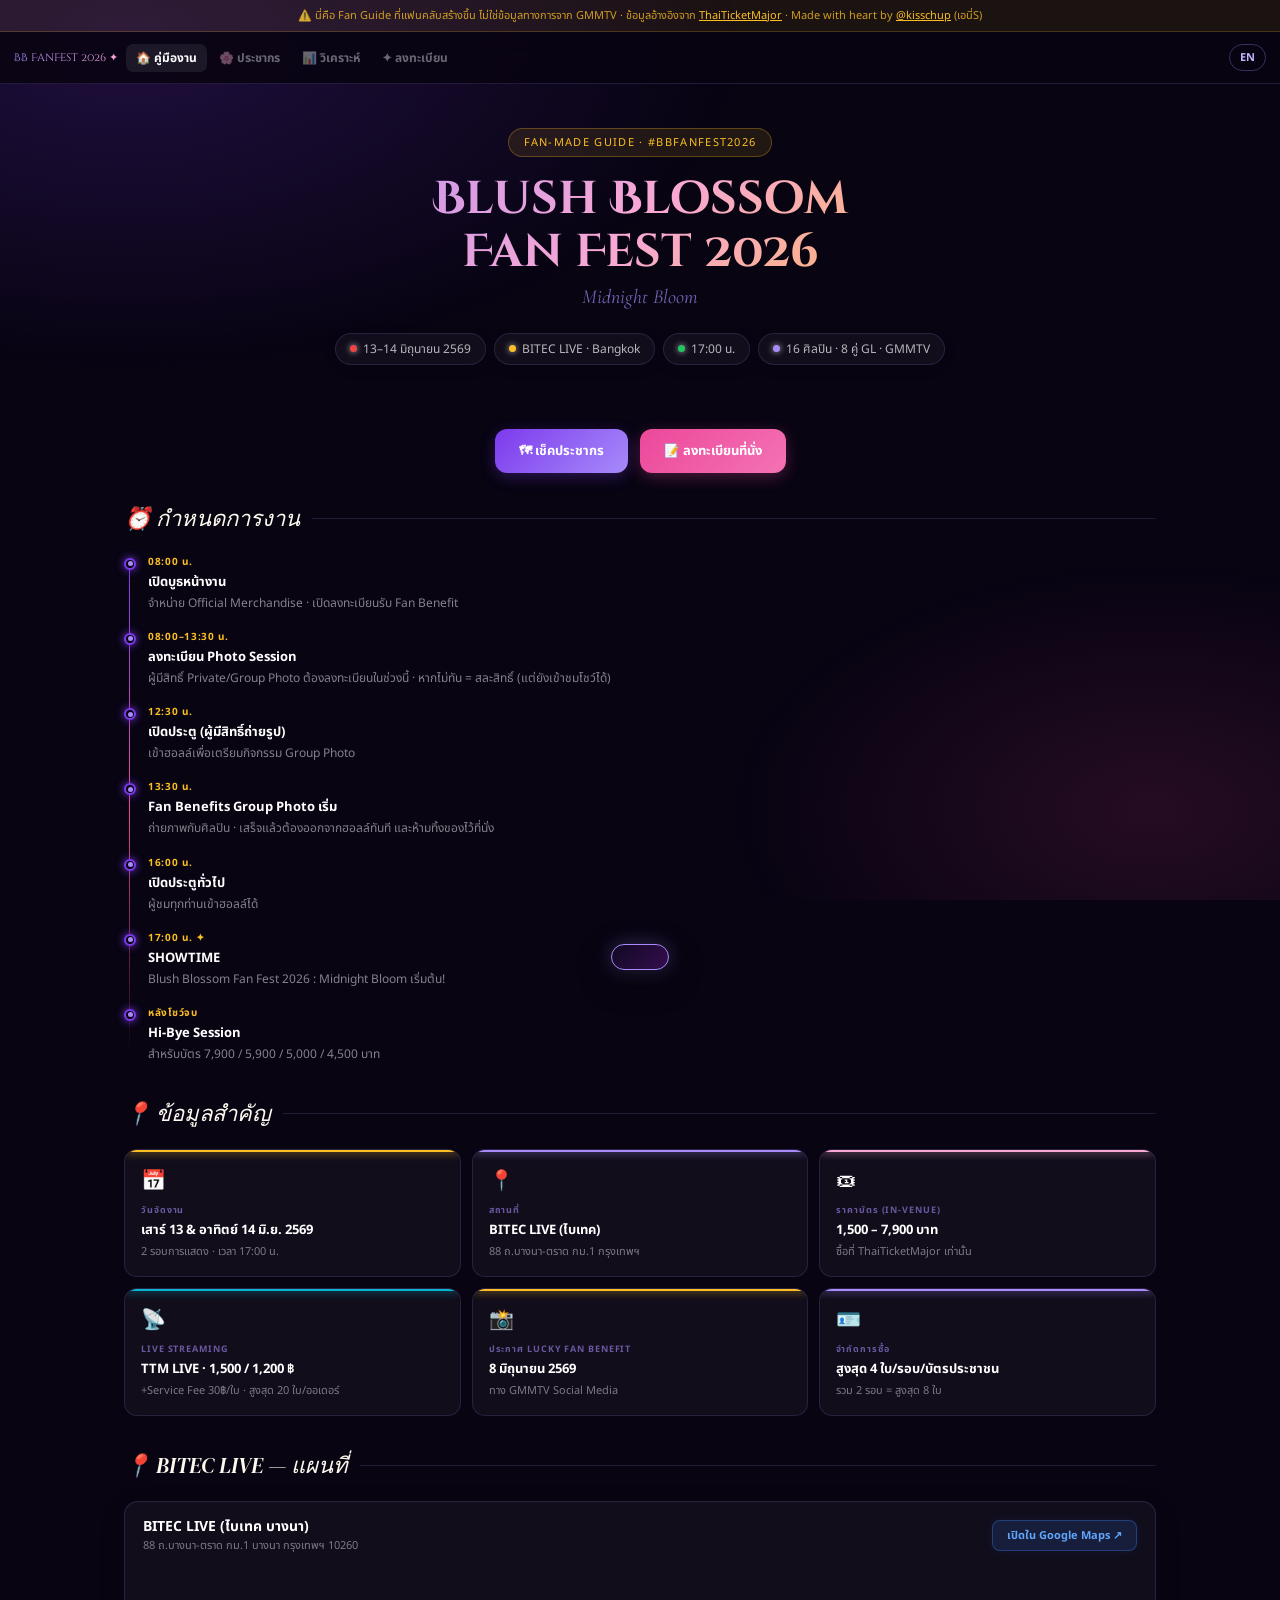
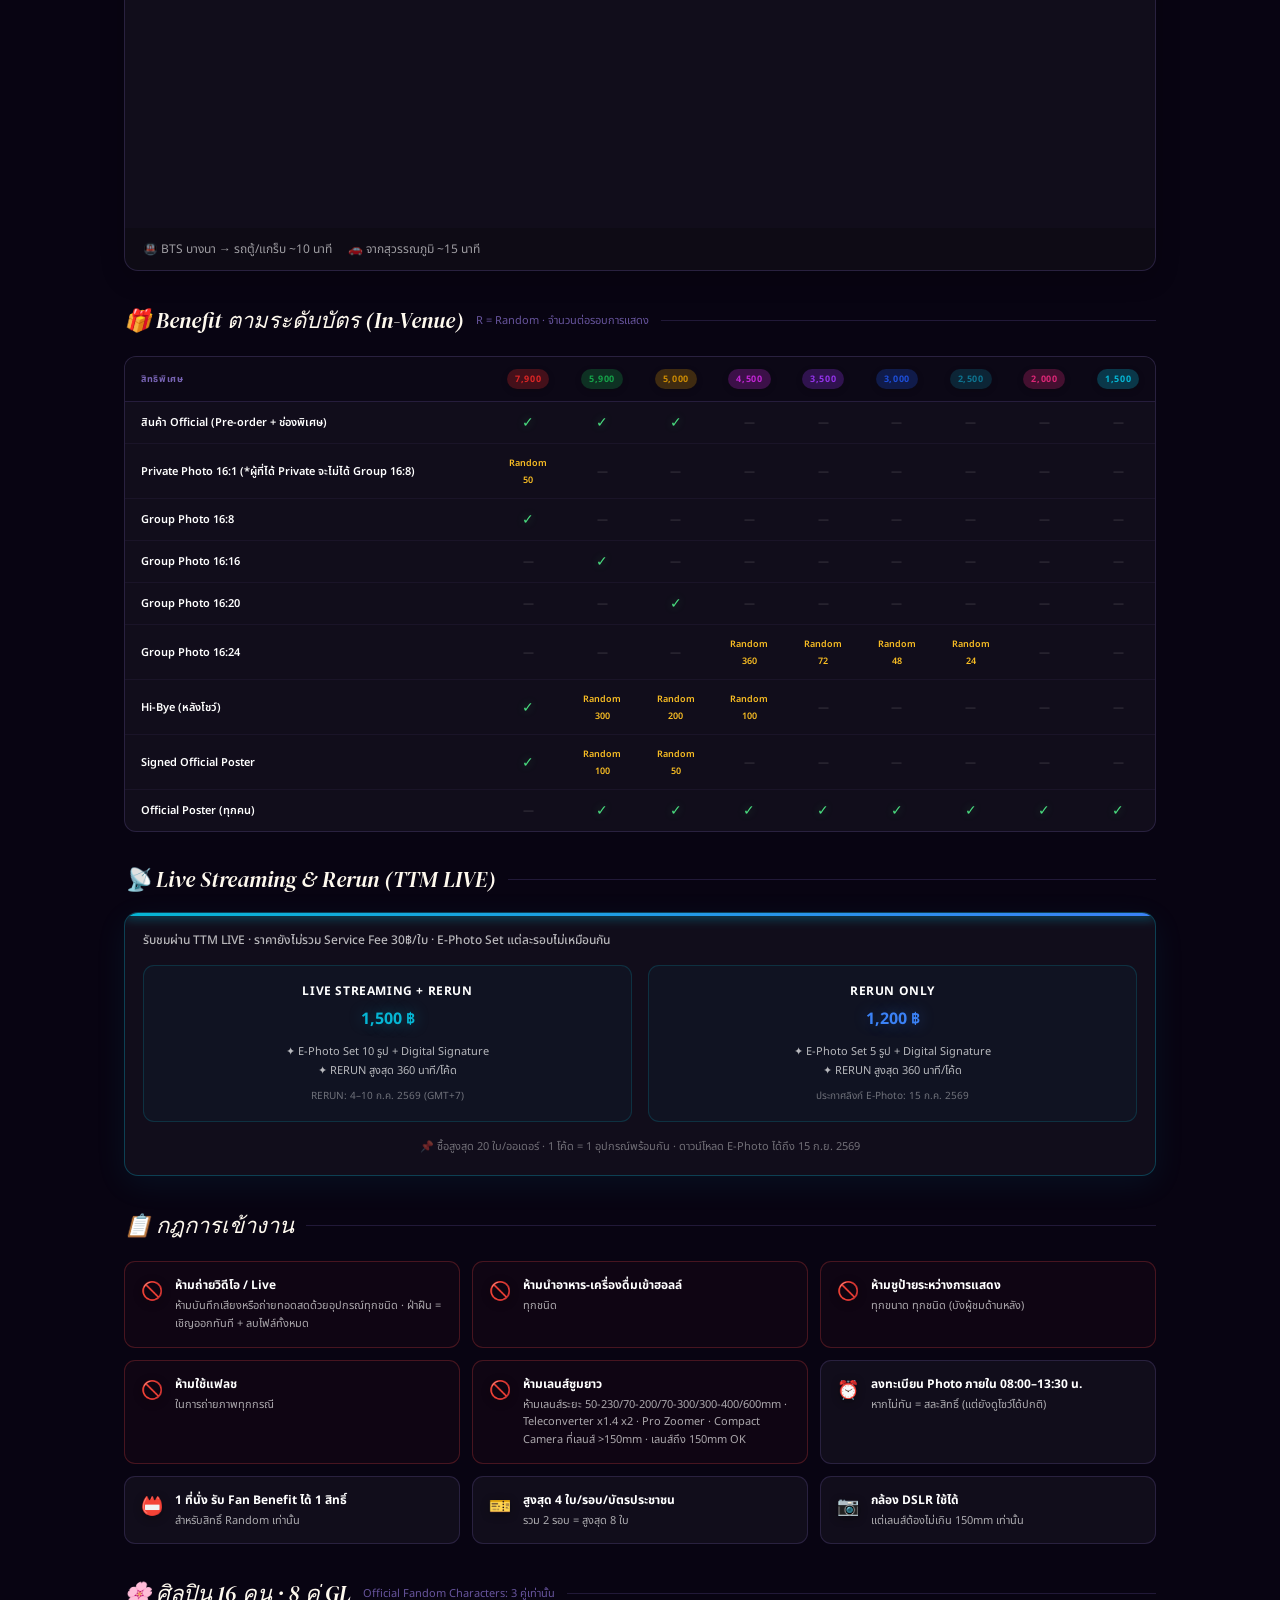
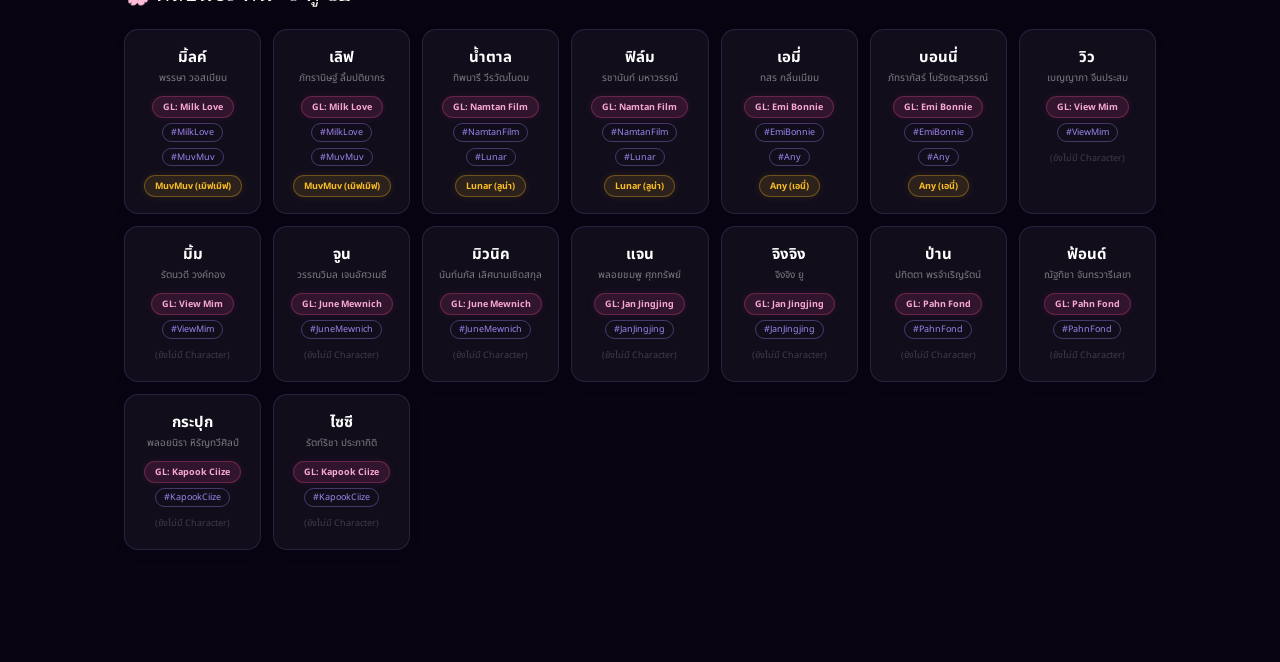
==== index.html @ 3c7a6932 "v5 update" ====
<!DOCTYPE html>
<html lang="th">
<head>
<meta charset="UTF-8">
<meta name="viewport" content="width=device-width, initial-scale=1.0">
<title>Blush Blossom Fan Fest 2026 — Fan Guide (Fan-made)</title>
<link rel="preconnect" href="https://fonts.googleapis.com">
<link href="https://fonts.googleapis.com/css2?family=Noto+Sans+Thai:wght@300;400;600;700&family=Cinzel+Decorative:wght@700&family=Cormorant+Garamond:ital,wght@0,300;0,500;1,300&family=DM+Serif+Display:ital@0;1&display=swap" rel="stylesheet">
<style>
:root{
  --ink:#080412;--card:rgba(255,255,255,.04);--card2:rgba(255,255,255,.08);
  --bdr:rgba(167,139,250,.16);--bdr2:rgba(167,139,250,.32);
  --v:#7c3aed;--lav:#a78bfa;--lav2:#c4b5fd;
  --pk:#ec4899;--rose:#f9a8d4;--gold:#fbbf24;--cream:#fef9ee;
  /* EXACT zone colors from official seating map */
  --cA2:#dc2626; --cA3:#dc2626;   /* red 7900 */
  --cA1:#ca8a04; --cA4:#ca8a04;   /* yellow 5000 */
  --cB23:#16a34a;                  /* green 5900 B2 B3 B4 */
  --cB15:#c026d3;                  /* magenta 4500 B1 B5 */
  --cC24:#c026d3;                  /* magenta 4500 C2 C4 */
  --cC135:#9333ea;                 /* purple 3500 C1 C3 C5 */
  --cDfront:#1d4ed8;               /* blue 3000 D front rows */
  --cDback:#0e7490;                /* teal 2500 D back rows */
  --cEfront:#db2777;               /* pink 2000 E front rows */
  --cEback:#06b6d4;                /* cyan 1500 E back rows */
}
*{box-sizing:border-box;margin:0;padding:0}
html{scroll-behavior:smooth}
body{font-family:'Noto Sans Thai','Sarabun',sans-serif;background:var(--ink);color:#fff;min-height:100vh;overflow-x:hidden}
body::before{content:'';position:fixed;inset:0;pointer-events:none;z-index:0;
  background:radial-gradient(ellipse 80% 60% at 10% 5%,rgba(124,58,237,.2) 0%,transparent 60%),
    radial-gradient(ellipse 60% 50% at 90% 90%,rgba(236,72,153,.13) 0%,transparent 55%)}
.stars{position:fixed;inset:0;pointer-events:none;z-index:0;overflow:hidden}
.star{position:absolute;border-radius:50%;background:#fff;animation:twinkle var(--d) ease-in-out infinite var(--dl);opacity:0}
@keyframes twinkle{0%,100%{opacity:0}50%{opacity:var(--b,.7)}}

/* ── FAN-MADE BANNER ── */
.fanmade-bar{
  background:rgba(251,191,36,.08);border-bottom:1px solid rgba(251,191,36,.2);
  padding:7px 16px;text-align:center;font-size:11px;color:rgba(251,191,36,.8);
  position:relative;z-index:200;
}
.fanmade-bar a{color:var(--gold);text-decoration:underline}

/* ── NAV ── */
nav{position:sticky;top:0;z-index:100;background:rgba(8,4,18,.88);backdrop-filter:blur(24px);
  border-bottom:1px solid var(--bdr);padding:0 14px;display:flex;align-items:center;
  justify-content:space-between;height:52px;gap:8px}
.nav-logo{font-family:'Cinzel Decorative',serif;font-size:11px;
  background:linear-gradient(135deg,var(--lav),var(--rose));
  -webkit-background-clip:text;-webkit-text-fill-color:transparent;background-clip:text;
  white-space:nowrap;flex-shrink:0;max-width:34vw;overflow:hidden;text-overflow:ellipsis}
.nav-tabs{display:flex;gap:2px;overflow-x:auto;-webkit-overflow-scrolling:touch;flex:1;min-width:0;scrollbar-width:none}
.nav-tabs::-webkit-scrollbar{height:0}
.nav-tab{padding:5px 10px;border:none;background:transparent;color:rgba(255,255,255,.4);
  font-family:'Noto Sans Thai',sans-serif;font-size:12px;font-weight:700;
  border-radius:7px;cursor:pointer;transition:all .2s;white-space:nowrap;flex:0 0 auto}
.nav-tab.active{background:var(--card2);color:#fff}
.nav-tab:not(.active):hover{color:var(--lav)}
.lang-btn{padding:4px 10px;border:1px solid var(--bdr2);border-radius:100px;
  background:transparent;color:var(--lav2);font-family:'Noto Sans Thai',sans-serif;
  font-size:11px;font-weight:700;cursor:pointer;transition:all .2s;flex-shrink:0}
.lang-btn:hover{background:var(--card2)}

@media(max-width:760px){
  nav{height:auto;padding:8px 10px;display:grid;grid-template-columns:1fr auto;grid-template-areas:'logo lang' 'tabs tabs';row-gap:8px;align-items:center}
  .nav-logo{grid-area:logo;max-width:100%;font-size:10px}
  .lang-btn{grid-area:lang;justify-self:end}
  .nav-tabs{grid-area:tabs;width:100%;padding-bottom:2px}
  .nav-tab{font-size:11px;padding:6px 10px}
}

/* ── PAGES ── */
.page{display:none;position:relative;z-index:1;animation:fadeUp .3s ease both}
.page.active{display:block}
@keyframes fadeUp{from{opacity:0;transform:translateY(10px)}to{opacity:1;transform:translateY(0)}}
.wrap{max-width:1060px;margin:0 auto;padding:0 14px 80px}

/* ── HERO ── */
.hero{text-align:center;padding:44px 14px 32px}
.hero-badge{display:inline-flex;align-items:center;gap:6px;
  background:rgba(251,191,36,.1);border:1px solid rgba(251,191,36,.28);
  border-radius:100px;padding:5px 15px;font-size:11px;color:var(--gold);
  letter-spacing:.12em;text-transform:uppercase;margin-bottom:16px}
h1{font-family:'Cinzel Decorative',serif;font-size:clamp(22px,5vw,46px);
  background:linear-gradient(135deg,var(--lav),var(--rose) 50%,var(--gold));
  -webkit-background-clip:text;-webkit-text-fill-color:transparent;background-clip:text;
  line-height:1.15;margin-bottom:6px}
.hero-sub{font-family:'Cormorant Garamond',serif;font-style:italic;
  font-size:clamp(14px,2.5vw,20px);color:rgba(167,139,250,.7);margin-bottom:24px}
.hero-pills{display:flex;flex-wrap:wrap;justify-content:center;gap:8px;margin-bottom:32px}
.hero-pill{display:flex;align-items:center;gap:6px;background:var(--card);
  border:1px solid var(--bdr);border-radius:100px;padding:6px 14px;
  font-size:12px;color:rgba(255,255,255,.7);box-shadow:0 4px 12px rgba(0,0,0,0.2)}
.hero-pill .dot{width:7px;height:7px;border-radius:50%;flex-shrink:0;box-shadow:0 0 6px currentColor}

/* ── SECTION HDR ── */
.sec-hd{font-family:'DM Serif Display',serif;font-size:22px;font-style:italic;
  color:var(--cream);margin-bottom:18px;display:flex;align-items:center;gap:12px}
.sec-hd::after{content:'';flex:1;height:1px;background:var(--bdr)}
.sec-hd small{font-size:11px;color:rgba(167,139,250,.6);font-family:'Noto Sans Thai',sans-serif;
  font-style:normal;font-weight:400}

/* ── TIMELINE ── */
.timeline{position:relative;padding-left:24px;margin-bottom:32px}
.timeline::before{content:'';position:absolute;left:5px;top:8px;bottom:8px;width:1px;
  background:linear-gradient(to bottom,var(--v),var(--pk),transparent)}
.tl-item{position:relative;margin-bottom:16px}
.tl-dot{position:absolute;left:-24px;top:4px;width:12px;height:12px;border-radius:50%;
  border:2px solid var(--v);background:var(--ink);display:flex;align-items:center;justify-content:center;box-shadow:0 0 8px var(--v)}
.tl-dot::after{content:'';width:5px;height:5px;border-radius:50%;background:var(--lav)}
.tl-time{font-size:10px;font-weight:700;color:var(--gold);letter-spacing:.07em;margin-bottom:2px}
.tl-title{font-size:13px;font-weight:700;color:#fff;margin-bottom:2px}
.tl-desc{font-size:12px;color:rgba(255,255,255,.5);line-height:1.6}

/* ── INFO CARDS ── */
.info-grid{display:grid;grid-template-columns:repeat(3,minmax(0,1fr));gap:11px;margin-bottom:32px}
.info-card{background:var(--card);border:1px solid var(--bdr);border-radius:13px;padding:16px;position:relative;overflow:hidden;transition:all 0.3s}
.info-card:hover{background:var(--card2);transform:translateY(-2px);box-shadow:0 8px 24px rgba(0,0,0,0.3)}
.info-card::before{content:'';position:absolute;top:0;left:0;right:0;height:2px;background:var(--ac,var(--lav));box-shadow:0 0 8px var(--ac,var(--lav))}
.info-icon{font-size:20px;margin-bottom:7px}
.info-label{font-size:9px;font-weight:700;color:rgba(167,139,250,.6);letter-spacing:.1em;text-transform:uppercase;margin-bottom:4px}
.info-val{font-size:13px;font-weight:700;color:#fff;line-height:1.5}
.info-sub{font-size:11px;color:rgba(255,255,255,.45);margin-top:3px;line-height:1.5}

/* ── MAPS EMBED ── */
.maps-card{background:var(--card);border:1px solid var(--bdr);border-radius:14px;overflow:hidden;margin-bottom:32px;box-shadow:0 8px 24px rgba(0,0,0,0.2)}
.maps-header{padding:14px 18px;display:flex;align-items:center;justify-content:space-between;flex-wrap:wrap;gap:8px}
.maps-title{font-size:14px;font-weight:700;color:#fff}
.maps-sub{font-size:11px;color:rgba(255,255,255,.45)}
.maps-link{padding:6px 14px;background:rgba(59,130,246,.15);border:1px solid rgba(59,130,246,.35);border-radius:8px;color:#60a5fa;font-family:'Noto Sans Thai',sans-serif;font-size:11px;font-weight:700;text-decoration:none;transition:all .2s;box-shadow:0 0 10px rgba(59,130,246,0.1)}
.maps-link:hover{background:rgba(59,130,246,.25);box-shadow:0 0 15px rgba(59,130,246,0.3)}
.maps-iframe{width:100%;height:260px;border:none;display:block}

/* ── BENEFIT TABLE ── */
.benefit-wrap{overflow-x:auto;margin-bottom:32px;border-radius:12px;border:1px solid var(--bdr);background:var(--card)}
.btable{width:100%;border-collapse:collapse;font-size:11px;min-width:640px}
.btable th{padding:12px 9px;text-align:center;font-size:9px;font-weight:700;letter-spacing:.07em;text-transform:uppercase;color:rgba(167,139,250,.7);border-bottom:1px solid var(--bdr);background:rgba(8,4,18,0.5)}
.btable th:first-child{text-align:left;min-width:160px;padding-left:16px}
.btable td{padding:10px 9px;text-align:center;border-bottom:1px solid rgba(167,139,250,.06);color:rgba(255,255,255,.75)}
.btable td:first-child{text-align:left;font-weight:600;font-size:11px;padding-left:16px;color:#fff}
.btable tr:last-child td{border-bottom:none}
.btable tr:hover td{background:rgba(167,139,250,0.05)}
.chk{color:#4ade80;font-size:14px;text-shadow:0 0 8px rgba(74,222,128,0.4)}
.crx{color:rgba(255,255,255,.18);font-size:11px}
.rnd{font-size:9px;color:var(--gold);line-height:1.3;font-weight:600}
.pbadge{display:inline-block;padding:3px 8px;border-radius:100px;font-size:9px;font-weight:700;color:#fff;box-shadow:0 2px 6px rgba(0,0,0,0.2)}

/* ── LIVE STREAMING ── */
.ls-card{background:var(--card);border:1px solid rgba(6,182,212,.3);border-radius:14px;padding:18px;margin-bottom:32px;position:relative;overflow:hidden;box-shadow:0 8px 32px rgba(6,182,212,0.08)}
.ls-card::before{content:'';position:absolute;top:0;left:0;right:0;height:3px;background:linear-gradient(90deg,#06b6d4,#3b82f6);box-shadow:0 0 12px #06b6d4}
.ls-grid{display:grid;grid-template-columns:1fr 1fr;gap:16px}
.ls-tier{text-align:center;padding:16px;background:rgba(6,182,212,.04);border:1px solid rgba(6,182,212,.18);border-radius:11px;transition:all 0.3s}
.ls-tier:hover{background:rgba(6,182,212,.08);border-color:rgba(6,182,212,.4);transform:translateY(-2px)}
.ls-price{font-size:16px;font-weight:700;color:#06b6d4;text-shadow:0 0 15px rgba(6,182,212,0.4)}
.ls-name{font-size:12px;font-weight:700;color:#fff;margin-bottom:7px;letter-spacing:0.05em}
.ls-benefit{font-size:11px;color:rgba(255,255,255,.7);line-height:1.7}

/* ── RULES ── */
.rules-grid{display:grid;grid-template-columns:repeat(auto-fit,minmax(260px,1fr));gap:12px;margin-bottom:32px}
.rule-card{background:var(--card);border:1px solid var(--bdr);border-radius:11px;padding:14px 16px;display:flex;align-items:flex-start;gap:12px;transition:all 0.2s}
.rule-card:hover{background:var(--card2);border-color:var(--bdr2)}
.rule-icon{font-size:18px;flex-shrink:0;margin-top:2px;filter:drop-shadow(0 2px 4px rgba(0,0,0,0.4))}
.rule-text{font-size:11px;color:rgba(255,255,255,.65);line-height:1.6}
.rule-text strong{color:#fff;display:block;margin-bottom:2px;font-size:12px}
.rule-no{border-color:rgba(239,68,68,.25);background:rgba(239,68,68,0.03)}
.rule-no:hover{border-color:rgba(239,68,68,.5);background:rgba(239,68,68,0.06)}

/* ── ARTISTS ── */
.artists-grid{display:grid;grid-template-columns:repeat(auto-fill,minmax(130px,1fr));gap:12px;margin-bottom:32px}
.artist-card{background:var(--card);border:1px solid var(--bdr);border-radius:14px;padding:16px 10px;text-align:center;transition:all .3s ease;box-shadow:0 4px 12px rgba(0,0,0,0.1)}
.artist-card:hover{background:var(--card2);border-color:var(--lav);transform:translateY(-4px);box-shadow:0 8px 20px rgba(167,139,250,0.15)}
.aname{font-size:15px;font-weight:700;color:#fff;margin-bottom:2px}
.afull{font-size:10px;color:rgba(255,255,255,.45);margin-bottom:8px;line-height:1.4}
.agl{display:inline-block;font-size:9px;font-weight:700;background:rgba(236,72,153,.14);border:1px solid rgba(236,72,153,.3);border-radius:100px;padding:3px 10px;color:var(--rose);margin-bottom:5px;box-shadow:0 0 8px rgba(236,72,153,0.1)}
.atag{display:flex;flex-wrap:wrap;gap:6px;justify-content:center;margin-bottom:6px}
.atag a{font-size:9px;color:rgba(167,139,250,.95);text-decoration:none;border:1px solid rgba(167,139,250,.35);border-radius:999px;padding:2px 8px;line-height:1.4;transition:all .2s}
.atag a:hover{color:#fff;border-color:var(--lav2);background:rgba(167,139,250,.25);box-shadow:0 0 10px rgba(167,139,250,0.3)}
.achar{display:inline-block;font-size:9px;font-weight:700;background:rgba(251,191,36,.12);border:1px solid rgba(251,191,36,.3);border-radius:100px;padding:3px 10px;color:var(--gold);box-shadow:0 0 8px rgba(251,191,36,0.1)}
.anochar{font-size:9px;color:rgba(255,255,255,.2);padding:3px 0}

/* ════════════════════════════════
   CENSUS PAGE - ENHANCED MAP UI
════════════════════════════════ */
.census-top{display:flex;align-items:center;justify-content:space-between;margin-bottom:20px;flex-wrap:wrap;gap:12px;padding-top:22px}
.census-title{font-family:'DM Serif Display',serif;font-size:24px;font-style:italic;color:var(--cream);text-shadow:0 2px 10px rgba(254,249,238,0.2)}
.total-badge{background:linear-gradient(135deg,rgba(124,58,237,.25),rgba(236,72,153,.25));border:1px solid rgba(167,139,250,.4);border-radius:100px;padding:8px 16px;font-size:12px;color:var(--lav);box-shadow:0 0 15px rgba(167,139,250,0.2)}
.total-badge strong{color:#fff;font-size:18px;margin:0 4px}
.live-dot{width:8px;height:8px;border-radius:50%;background:#22c55e;display:inline-block;animation:lp 1.4s ease-in-out infinite;vertical-align:middle;margin-right:6px}
@keyframes lp{0%,100%{box-shadow:0 0 0 0 rgba(34,197,94,.6)}50%{box-shadow:0 0 0 6px rgba(34,197,94,0)}}

/* stats */
.stats-top{display:grid;grid-template-columns:repeat(auto-fit,minmax(140px,1fr));gap:12px;margin-bottom:24px}
.stat-card{background:var(--card);border:1px solid var(--bdr);border-radius:14px;padding:18px;text-align:center;position:relative;overflow:hidden;transition:transform .3s, box-shadow .3s;box-shadow:0 4px 15px rgba(0,0,0,0.2)}
.stat-card:hover{transform:translateY(-3px);box-shadow:0 8px 20px rgba(0,0,0,0.3)}
.stat-card::before{content:'';position:absolute;top:0;left:0;right:0;height:3px;background:var(--ac,var(--lav));box-shadow:0 0 10px var(--ac,var(--lav))}
.stat-n{font-size:28px;font-weight:700;line-height:1;text-shadow:0 2px 10px rgba(255,255,255,0.1)}
.stat-l{font-size:10px;color:rgba(255,255,255,.5);margin-top:6px;letter-spacing:0.05em}
.stat-s{font-size:10px;color:var(--lav);margin-top:4px;font-weight:600}

.census-day-filter{display:flex;align-items:center;gap:8px;flex-wrap:wrap;margin:-8px 0 18px}
.cdf-lbl{font-size:11px;color:rgba(255,255,255,.5);font-weight:700;letter-spacing:.05em}
.cdf-chip{padding:6px 12px;border-radius:999px;border:1px solid rgba(167,139,250,.35);background:rgba(0,0,0,.25);color:rgba(255,255,255,.7);font-family:'Noto Sans Thai',sans-serif;font-size:11px;font-weight:700;cursor:pointer;transition:all .2s}
.cdf-chip:hover{border-color:var(--lav);color:#fff;background:rgba(167,139,250,.15)}
.cdf-chip.on{background:rgba(167,139,250,.25);border-color:var(--lav);color:#fff;box-shadow:0 0 12px rgba(167,139,250,.3)}
.cdf-note{width:100%;font-size:10px;color:rgba(255,255,255,.45);margin-top:2px}
.census-day-filter .cdf-lbl{font-size:13px;color:rgba(255,255,255,.7)}
.census-day-filter .cdf-chip{padding:10px 16px;font-size:13px;border-color:rgba(167,139,250,.5)}
.analysis-filter{display:flex;align-items:center;gap:8px;flex-wrap:wrap;margin:-4px 0 18px}
.analysis-filter .cdf-chip{padding:7px 12px;font-size:11px}
.analysis-grid{display:grid;grid-template-columns:repeat(auto-fit,minmax(180px,1fr));gap:12px;margin-bottom:16px}
.analysis-card{background:var(--card);border:1px solid var(--bdr);border-radius:14px;padding:14px;box-shadow:0 4px 15px rgba(0,0,0,0.18)}
.analysis-hd{font-size:10px;font-weight:800;color:var(--lav2);letter-spacing:.08em;text-transform:uppercase;margin-bottom:10px}
.analysis-kpi-n{font-size:24px;font-weight:800;line-height:1}
.analysis-kpi-l{font-size:10px;color:rgba(255,255,255,.6);margin-top:6px}
.analysis-two-col{display:grid;grid-template-columns:1fr 1fr;gap:12px;margin-bottom:12px}
.analysis-live-row{display:grid;grid-template-columns:repeat(3,minmax(0,1fr));gap:12px;margin-top:16px}
.ana-row{display:grid;grid-template-columns:54px 1fr 74px;align-items:center;gap:8px;margin-bottom:6px}
.ana-lbl{font-size:10px;font-weight:700;color:rgba(255,255,255,.8)}
.ana-val{font-size:9.5px;font-weight:800;color:var(--lav2);text-align:right;white-space:nowrap}

/* ══ ENHANCED SEAT MAP (BLUEPRINT STYLE) ══ */
.map-wrap{
  background-color:#0b0616;
  background-image:
    linear-gradient(rgba(167, 139, 250, 0.05) 1px, transparent 1px),
    linear-gradient(90deg, rgba(167, 139, 250, 0.05) 1px, transparent 1px);
  background-size:20px 20px;
  border:1px solid var(--bdr2);
  border-radius:20px;
  padding:24px;
  margin-bottom:24px;
  box-shadow:inset 0 0 40px rgba(0,0,0,0.8), 0 10px 30px rgba(0,0,0,0.3);
  position:relative;
  overflow:hidden;
}
/* Blueprint glowing corner accents */
.map-wrap::before, .map-wrap::after {
  content: ''; position: absolute; width: 40px; height: 40px; pointer-events: none;
}
.map-wrap::before {
  top: 0; left: 0; border-top: 2px solid var(--lav); border-left: 2px solid var(--lav); border-top-left-radius: 20px; opacity: 0.5;
}
.map-wrap::after {
  bottom: 0; right: 0; border-bottom: 2px solid var(--rose); border-right: 2px solid var(--rose); border-bottom-right-radius: 20px; opacity: 0.5;
}

.stage-lbl{text-align:center;margin-bottom:20px;position:relative;z-index:10;}
.stage-box{
  display:inline-block;
  background:linear-gradient(180deg, rgba(255,255,255,0.1), rgba(255,255,255,0.02));
  border:1px solid rgba(255,255,255,.3);
  border-radius:8px;
  padding:8px 40px;
  font-size:12px;
  font-weight:800;
  letter-spacing:.2em;
  color:#fff;
  text-shadow:0 0 10px rgba(255,255,255,0.8);
  box-shadow:0 0 20px rgba(255,255,255,0.1), inset 0 0 10px rgba(255,255,255,0.05);
}

svg.smap{width:100%;max-width:560px;display:block;margin:0 auto;cursor:default;filter:drop-shadow(0 10px 15px rgba(0,0,0,0.5));}

/* SVG Interactive Zones */
.zblk{
  transition:all 0.3s cubic-bezier(0.25, 0.8, 0.25, 1);
  cursor:pointer;
}
.zblk path, .zblk rect {
  stroke:rgba(255,255,255,0.3);
  stroke-width:1.5px;
  transition:all 0.3s ease;
}
.zblk:hover path, .zblk:hover rect {
  stroke:rgba(255,255,255,0.8);
  stroke-width:2px;
  filter:brightness(1.3);
}
/* This handles the glow effect dynamically using SVG filters/dropshadow */
.zblk:hover {
  filter:drop-shadow(0 0 12px currentColor) brightness(1.2);
  transform:translateY(-1px);
}
.zblk.sel {
  filter:drop-shadow(0 0 15px currentColor) brightness(1.4) !important;
  opacity:1 !important;
}
.zblk.sel path, .zblk.sel rect {
  stroke:#fff;
  stroke-width:2.5px;
}
.zblk.dim {
  opacity:0.2 !important;
  filter:grayscale(60%);
}

.zlbl{font-family:'Noto Sans Thai',sans-serif;font-weight:800;font-size:12px;fill:#fff;pointer-events:none;text-anchor:middle;dominant-baseline:middle;text-shadow:0 2px 4px rgba(0,0,0,0.8)}
.zprice{font-family:'Noto Sans Thai',sans-serif;font-size:8.5px;fill:rgba(255,255,255,.8);pointer-events:none;text-anchor:middle;dominant-baseline:middle;font-weight:600;letter-spacing:0.05em}
.zcnt-svg{font-family:'Noto Sans Thai',sans-serif;font-size:9px;fill:#fbbf24;pointer-events:none;text-anchor:middle;dominant-baseline:middle;font-weight:700;text-shadow:0 0 5px rgba(251,191,36,0.6)}

/* map legend */
.map-legend{display:flex;flex-wrap:wrap;gap:10px;justify-content:center;margin-top:20px;background:rgba(0,0,0,0.4);padding:12px;border-radius:12px;border:1px solid rgba(255,255,255,0.05)}
.leg-item{display:flex;align-items:center;gap:6px;font-size:10px;color:rgba(255,255,255,.6);font-weight:600}
.leg-dot{width:10px;height:10px;border-radius:3px;flex-shrink:0;box-shadow:0 0 5px currentColor}

/* D/E strip */
.de-section{margin-top:16px}
.de-zone-label{font-size:11px;font-weight:700;color:rgba(255,255,255,.5);letter-spacing:.1em;text-transform:uppercase;margin-bottom:10px;margin-top:16px;text-align:center}
.de-strip{display:grid;grid-template-columns:repeat(4,1fr);gap:10px}
.de-btn{border-radius:12px;padding:12px 6px;text-align:center;cursor:pointer;transition:all .2s cubic-bezier(0.25, 0.8, 0.25, 1);border:1px solid;background-clip:padding-box}
.de-btn:hover{filter:brightness(1.3);transform:translateY(-2px);box-shadow:0 4px 12px currentColor}
.de-btn.sel{outline:3px solid var(--lav);outline-offset:2px;background-color:rgba(255,255,255,0.1) !important}
.de-label{font-size:14px;font-weight:800;color:#fff;text-shadow:0 1px 3px rgba(0,0,0,0.5)}
.de-prices{font-size:9.5px;margin-top:4px;line-height:1.5;font-weight:600}
.de-cnt{font-size:11px;font-weight:800;margin-top:6px;background:rgba(0,0,0,0.4);display:inline-block;padding:2px 8px;border-radius:100px}

/* ══ GLASSMORPHISM ZONE DETAIL ══ */
.zone-detail{
  display:none;
  background:rgba(18, 9, 36, 0.6);
  backdrop-filter:blur(16px);
  -webkit-backdrop-filter:blur(16px);
  border:1px solid rgba(255,255,255,0.1);
  border-radius:20px;
  padding:24px;
  margin-bottom:24px;
  box-shadow:0 20px 40px rgba(0,0,0,0.4), inset 0 1px 0 rgba(255,255,255,0.1);
  position:relative;
}
.zone-detail.open{display:block;animation:slideUpFade .4s cubic-bezier(0.16, 1, 0.3, 1) both}
@keyframes slideUpFade{
  from{opacity:0;transform:translateY(20px) scale(0.98)}
  to{opacity:1;transform:translateY(0) scale(1)}
}

.zd-header{display:flex;align-items:flex-start;justify-content:space-between;margin-bottom:18px;flex-wrap:wrap;gap:12px;border-bottom:1px solid rgba(255,255,255,0.05);padding-bottom:16px}
.zd-title{font-size:24px;font-weight:800;letter-spacing:0.02em;text-shadow:0 0 15px currentColor}
.zd-meta{font-size:12px;color:rgba(255,255,255,.6);margin-top:4px;font-weight:500}
.zd-close{padding:6px 14px;background:rgba(255,255,255,0.05);border:1px solid rgba(255,255,255,0.1);border-radius:8px;color:rgba(255,255,255,.7);font-family:'Noto Sans Thai',sans-serif;font-size:11px;font-weight:700;cursor:pointer;transition:all .2s}
.zd-close:hover{background:rgba(239,68,68,0.15);color:#fca5a5;border-color:rgba(239,68,68,0.4)}

.filter-bar{display:flex;flex-wrap:wrap;gap:6px;margin-bottom:16px;align-items:center}
.filter-label{font-size:11px;color:rgba(255,255,255,.4);margin-right:4px;font-weight:600}
.fchip{padding:5px 12px;border:1px solid rgba(255,255,255,0.1);border-radius:100px;background:rgba(0,0,0,0.3);color:rgba(255,255,255,.5);font-family:'Noto Sans Thai',sans-serif;font-size:11px;font-weight:600;cursor:pointer;transition:all .2s}
.fchip.on{background:rgba(167,139,250,.2);border-color:var(--lav);color:#fff;box-shadow:0 0 10px rgba(167,139,250,0.3)}
.fchip.dd-on{background:rgba(251,191,36,.2);border-color:var(--gold);color:#fff;box-shadow:0 0 10px rgba(251,191,36,0.3)}
.fchip:hover:not(.on):not(.dd-on){border-color:rgba(255,255,255,0.3);color:#fff;background:rgba(255,255,255,0.05)}

/* 3D SEAT GRID */
.seat-grid-wrap{
  overflow-x:auto;
  overflow-y:visible;
  padding:44px 4px 16px 4px;
  margin:0 -8px;
  /* Custom scrollbar for seat map */
  scrollbar-width: thin;
  scrollbar-color: var(--bdr2) transparent;
}
.seat-grid-wrap::-webkit-scrollbar { height: 6px; }
.seat-grid-wrap::-webkit-scrollbar-thumb { background-color: var(--bdr2); border-radius: 10px; }

.seat-grid{display:flex;flex-direction:column;gap:4px;width:max-content;padding-left:8px}
.row-line{display:flex;align-items:center;gap:4px}
.row-lbl{font-size:10px;font-weight:800;color:rgba(255,255,255,.4);width:28px;text-align:right;flex-shrink:0;font-family:'Courier New', monospace;letter-spacing:-0.5px}

.seat{
  width:24px;
  height:24px;
  border-radius:5px;
  border:1px solid rgba(255,255,255,.1);
  background:rgba(255,255,255,.03);
  display:flex;
  align-items:center;
  justify-content:center;
  font-size:7.5px;
  font-weight:700;
  color:rgba(255,255,255,.25);
  cursor:default;
  transition:all .2s cubic-bezier(0.175, 0.885, 0.32, 1.275);
  position:relative;
  flex-shrink:0;
  font-family:monospace;
  /* 3D un-taken seat look */
  box-shadow: inset 0 2px 0 rgba(255,255,255,0.02), 0 2px 4px rgba(0,0,0,0.2);
}
.seat.taken{
  border-width:1.5px;
  color:#fff;
  cursor:pointer;
  /* Base 3D look for taken seats, color added via JS inline styles */
  box-shadow: inset 0 2px 4px rgba(255,255,255,0.2), 0 2px 8px var(--glow-color, rgba(0,0,0,0.5));
  text-shadow: 0 1px 2px rgba(0,0,0,0.8);
  font-weight: 800;
}
.seat.taken:hover{
  transform:translateY(-3px) scale(1.1);
  z-index: 10;
  filter:brightness(1.2);
  box-shadow: inset 0 2px 4px rgba(255,255,255,0.3), 0 4px 12px var(--glow-color, rgba(255,255,255,0.5));
}
.seat.is-dd{
  background:rgba(251,191,36,.25) !important;
  border-color:var(--gold) !important;
  color:#fff !important;
  --glow-color: rgba(251,191,36,0.4);
}
.seat.dimmed{
  opacity:.15;
  filter:grayscale(80%);
}

/* Enhanced Tooltip */
.seat-tip{
  display:none;
  position:absolute;
  bottom:calc(100% + 8px);
  left:50%;
  transform:translateX(-50%);
  background:rgba(8, 4, 18, 0.95);
  backdrop-filter:blur(4px);
  border:1px solid var(--lav);
  border-radius:8px;
  padding:8px 12px;
  font-size:10px;
  color:#fff;
  white-space:nowrap;
  z-index:250;
  pointer-events:none;
  min-width:120px;
  line-height:1.6;
  box-shadow:0 4px 15px rgba(0,0,0,0.5), 0 0 15px rgba(167,139,250,0.2);
  text-align:center;
}
.seat:hover .seat-tip{display:block;animation: popIn 0.2s cubic-bezier(0.175, 0.885, 0.32, 1.275)}
@keyframes popIn {
  from {opacity: 0; transform: translateX(-50%) translateY(5px) scale(0.9);}
  to {opacity: 1; transform: translateX(-50%) translateY(0) scale(1);}
}
.seat-tip::after{content:'';position:absolute;top:100%;left:50%;transform:translateX(-50%);border:5px solid transparent;border-top-color:var(--lav)}
.seat-tip strong{font-size:12px;color:var(--lav2);letter-spacing:0.5px}
.seat-tip.split-day{white-space:normal;min-width:220px;text-align:left}
.seat-tip-days{display:grid;grid-template-columns:1fr 1fr;gap:8px;margin-top:6px}
.seat-tip-day{background:rgba(255,255,255,.04);border:1px solid rgba(255,255,255,.12);border-radius:8px;padding:6px 8px}
.seat-tip-day-hd{font-size:10px;font-weight:800;color:var(--lav2);margin-bottom:4px}
.seat-tip-day-list{font-size:9px;line-height:1.45;color:rgba(255,255,255,.86)}
.seat-tip-day-empty{font-size:9px;color:rgba(255,255,255,.35)}

.seat-tip.tip-down{
  top:calc(100% + 8px);
  bottom:auto;
}
.seat-tip.tip-down::after{
  top:auto;
  bottom:100%;
  border:5px solid transparent;
  border-bottom-color:var(--lav);
}

.fan-sum{display:flex;flex-wrap:wrap;gap:8px;margin-top:20px;padding-top:16px;border-top:1px solid rgba(255,255,255,0.08)}
.fan-chip{display:flex;align-items:center;gap:6px;background:rgba(0,0,0,0.3);border:1px solid rgba(255,255,255,0.1);border-radius:100px;padding:4px 12px;font-size:11px;font-weight:600}
.fan-dot{width:8px;height:8px;border-radius:50%;flex-shrink:0;box-shadow:0 0 6px currentColor}

/* fandom bars */
.fan-bars{display:flex;flex-direction:column;gap:8px;margin-bottom:32px;background:var(--card);padding:20px;border-radius:16px;border:1px solid var(--bdr)}
.fan-bar-row{display:grid;grid-template-columns:110px 1fr 32px;align-items:center;gap:12px}
.fan-bar-name{font-size:11.5px;font-weight:700;white-space:nowrap;overflow:hidden;text-overflow:ellipsis;color:rgba(255,255,255,0.9)}
.bar-bg{background:rgba(0,0,0,0.4);border-radius:100px;height:8px;overflow:hidden;border:1px solid rgba(255,255,255,0.05);box-shadow:inset 0 1px 3px rgba(0,0,0,0.5)}
.bar-fg{height:100%;border-radius:100px;transition:width 1s cubic-bezier(.34,1.56,.64,1);box-shadow:0 0 10px currentColor}
.fan-cnt{font-size:11px;font-weight:800;color:#fff;text-align:right}
.day-split-wrap{display:flex;height:36px;border-radius:10px;overflow:hidden;gap:3px;margin-bottom:10px;box-shadow:inset 0 2px 5px rgba(0,0,0,0.2)}
.dsb{display:flex;align-items:center;justify-content:center;font-size:12px;font-weight:800;border-radius:8px;transition:flex 1s cubic-bezier(.34,1.56,.64,1);min-width:0;overflow:hidden;color:#fff;text-shadow:0 1px 3px rgba(0,0,0,0.5)}

/* ════════════════════════════════
   REGISTER PAGE
════════════════════════════════ */
/* Styles remain mostly the same, ensuring global variables apply correctly */
.reg-card{background:var(--card);border:1px solid var(--bdr);border-radius:20px;padding:32px;max-width:600px;margin:24px auto 0;position:relative;overflow:hidden;box-shadow:0 15px 35px rgba(0,0,0,0.3)}
.reg-card::before{content:'';position:absolute;top:0;left:0;right:0;height:3px;background:linear-gradient(90deg,transparent,var(--lav),var(--rose),transparent)}
.reg-title{font-family:'Cormorant Garamond',serif;font-size:24px;font-weight:500;color:var(--cream);text-align:center;margin-bottom:24px;text-shadow:0 2px 10px rgba(167,139,250,0.3)}
.frow{display:grid;grid-template-columns:1fr 1fr;gap:16px;margin-bottom:16px}
.frow.full{grid-template-columns:1fr}
.fg{display:flex;flex-direction:column;gap:6px}
.fg label{font-size:10px;font-weight:800;color:var(--lav);letter-spacing:.1em;text-transform:uppercase}
.req::after{content:' *';color:var(--rose)}
.fg select,.fg input[type=text],.fg input[type=number]{background:rgba(0,0,0,0.2);border:1px solid rgba(167,139,250,.3);border-radius:10px;padding:12px 14px;color:#fff;font-family:'Noto Sans Thai',sans-serif;font-size:14px;outline:none;transition:all .3s;width:100%;-webkit-appearance:none;appearance:none;box-shadow:inset 0 2px 4px rgba(0,0,0,0.2)}
.fg select option{background:#150930;color:#fff}
.fg select:focus,.fg input:focus{border-color:var(--rose);background:rgba(236,72,153,.08);box-shadow:0 0 0 4px rgba(236,72,153,.15), inset 0 2px 4px rgba(0,0,0,0.2)}
.seat-check{font-size:11px;min-height:16px;margin-top:2px;font-weight:700}
.seat-check.ok{color:#4ade80}
.seat-check.warn{color:#f59e0b}
.day-grid{display:grid;grid-template-columns:1fr 1fr 1fr;gap:10px}
.day-opt{position:relative}
.day-opt input{position:absolute;opacity:0;pointer-events:none}
.day-opt label{display:flex;flex-direction:column;align-items:center;padding:10px 5px;background:rgba(0,0,0,0.2);border:1px solid rgba(255,255,255,0.1);border-radius:10px;cursor:pointer;transition:all .2s;font-size:11px;color:rgba(255,255,255,.5);text-transform:none;letter-spacing:0}
.day-opt label strong{font-size:16px;color:#fff;display:block;margin-bottom:2px}
.day-opt input:checked+label{border-color:var(--v);background:rgba(124,58,237,.2);color:#fff;box-shadow:0 4px 15px rgba(124,58,237,0.2);transform:translateY(-2px)}
.fandom-wrap{display:flex;flex-wrap:wrap;gap:8px}
.fc{position:relative}
.fc input{position:absolute;opacity:0;pointer-events:none}
.fc label{display:inline-block;padding:6px 14px;background:rgba(0,0,0,0.2);border:1px solid rgba(255,255,255,0.1);border-radius:100px;font-size:12px;color:rgba(255,255,255,.6);cursor:pointer;transition:all .2s;text-transform:none;letter-spacing:0;font-weight:500}
.fc input:checked+label{background:rgba(236,72,153,.2);border-color:var(--pk);color:#fff;box-shadow:0 4px 15px rgba(236,72,153,0.2);transform:translateY(-1px)}
.fc.dd-fc input:checked+label{background:rgba(251,191,36,.2);border-color:var(--gold);color:#fff;box-shadow:0 4px 15px rgba(251,191,36,0.2)}
.divider{height:1px;background:linear-gradient(90deg,transparent,rgba(255,255,255,0.1),transparent);margin:24px 0}
.submit-btn{width:100%;padding:14px;background:linear-gradient(135deg,var(--v),var(--pk));border:none;border-radius:12px;color:#fff;font-family:'Noto Sans Thai',sans-serif;font-size:16px;font-weight:800;letter-spacing:0.05em;cursor:pointer;margin-top:20px;transition:all .3s;box-shadow:0 8px 20px rgba(124,58,237,.4)}
.submit-btn:hover{transform:translateY(-2px);box-shadow:0 12px 25px rgba(236,72,153,.5);filter:brightness(1.1)}
.submit-btn:disabled{opacity:.5;cursor:not-allowed;transform:none;box-shadow:none}
.form-note{font-size:11px;color:rgba(255,255,255,.4);margin-top:16px;text-align:center;line-height:1.7}
.live-subtitle{font-size:11px;color:rgba(255,255,255,.55);text-align:center;margin-top:-12px;margin-bottom:16px}
.live-summary{margin-top:18px;background:rgba(0,0,0,.24);border:1px solid rgba(255,255,255,.08);border-radius:12px;padding:12px}
.live-summary-top{display:grid;grid-template-columns:1fr 1fr 1fr;gap:8px;margin-bottom:10px}
.live-mini{background:rgba(255,255,255,.03);border:1px solid rgba(255,255,255,.08);border-radius:10px;padding:8px 10px}
.live-mini .n{font-size:16px;font-weight:800;line-height:1;color:#fff}
.live-mini .l{font-size:10px;color:rgba(255,255,255,.55);margin-top:4px}
.live-member-summary{margin-top:10px}
.live-country-other{display:none}
.live-fandom-col{grid-column:1 / -1}
.register-tabs{display:flex;gap:8px;justify-content:center;flex-wrap:wrap;margin:18px auto 0;max-width:600px}
.register-tab{padding:10px 16px;border-radius:999px;border:1px solid rgba(167,139,250,.35);background:rgba(0,0,0,.24);color:rgba(255,255,255,.7);font-family:'Noto Sans Thai',sans-serif;font-size:12px;font-weight:800;cursor:pointer;transition:all .2s}
.register-tab.on{background:rgba(167,139,250,.22);border-color:var(--lav);color:#fff;box-shadow:0 0 12px rgba(167,139,250,.25)}
.register-pane{display:none}
.register-pane.active{display:block}
.analysis-live-note{font-size:11px;color:rgba(255,255,255,.5);margin-bottom:12px}

/* setup banner */
.setup-banner{background:rgba(251,191,36,.07);border:1px solid rgba(251,191,36,.3);border-radius:14px;padding:16px 20px;margin-bottom:24px;font-size:12px;display:flex;align-items:flex-start;gap:14px;box-shadow:0 4px 15px rgba(251,191,36,0.05)}
.setup-banner code{background:rgba(0,0,0,0.4);border:1px solid rgba(255,255,255,0.1);border-radius:6px;padding:2px 8px;font-size:11px;color:var(--cream);word-break:break-all}
.setup-banner p{color:rgba(255,255,255,.7);line-height:1.7}

/* toast */
.toast{position:fixed;bottom:30px;left:50%;transform:translateX(-50%) translateY(100px);background:linear-gradient(135deg,rgba(18,9,36,0.95),rgba(56,15,84,0.95));backdrop-filter:blur(20px);border:1px solid var(--lav);border-radius:100px;padding:12px 28px;color:#fff;font-size:13px;font-weight:700;z-index:999;transition:transform .5s cubic-bezier(.34,1.56,.64,1);white-space:nowrap;pointer-events:none;box-shadow:0 10px 30px rgba(0,0,0,0.5), 0 0 20px rgba(167,139,250,0.3)}
.toast.show{transform:translateX(-50%) translateY(0)}

.confirm-modal{position:fixed;inset:0;z-index:1000;display:none;align-items:center;justify-content:center;padding:16px;background:rgba(5,8,20,.7);backdrop-filter:blur(6px)}
.confirm-modal.open{display:flex}
.confirm-modal-card{width:min(560px,100%);background:linear-gradient(165deg,rgba(21,9,48,.95),rgba(12,6,30,.96));border:1px solid rgba(167,139,250,.38);border-radius:16px;padding:18px;box-shadow:0 20px 48px rgba(0,0,0,.5),0 0 24px rgba(167,139,250,.15)}
.confirm-modal-title{font-size:17px;font-weight:800;color:#fff;margin-bottom:8px}
.confirm-modal-desc{font-size:12px;color:rgba(255,255,255,.78);line-height:1.6;margin-bottom:12px}
.confirm-grid{display:grid;grid-template-columns:1fr 1fr;gap:8px;margin-bottom:14px}
.confirm-item{background:rgba(255,255,255,.03);border:1px solid rgba(255,255,255,.08);border-radius:10px;padding:8px 10px}
.confirm-key{display:block;font-size:10px;color:rgba(255,255,255,.55);margin-bottom:4px;font-weight:700;letter-spacing:.04em;text-transform:uppercase}
.confirm-val{display:block;font-size:12px;color:#fff;font-weight:700;line-height:1.45;word-break:break-word}
.confirm-actions{display:flex;gap:8px;justify-content:flex-end}
.confirm-btn{border:none;border-radius:10px;padding:10px 14px;font-family:'Noto Sans Thai',sans-serif;font-size:12px;font-weight:800;cursor:pointer}
.confirm-btn.cancel{background:rgba(255,255,255,.08);color:#fff;border:1px solid rgba(255,255,255,.16)}
.confirm-btn.ok{background:linear-gradient(135deg,#ec4899,#f97316);color:#fff;box-shadow:0 8px 20px rgba(236,72,153,.35)}
.confirm-btn:disabled{opacity:.5;cursor:not-allowed;box-shadow:none;filter:grayscale(.25)}
.confirm-agree{display:flex;align-items:flex-start;gap:8px;padding:10px 12px;background:rgba(255,255,255,.03);border:1px solid rgba(255,255,255,.08);border-radius:10px;margin:0 0 12px}
.confirm-agree input{margin-top:2px}
.confirm-agree label{font-size:11px;color:rgba(255,255,255,.86);line-height:1.5;cursor:pointer}

a,button,input,select,textarea,label{touch-action:manipulation}

@media(max-width:580px){
  .wrap{padding:0 10px 70px}
  .fanmade-bar{padding:7px 10px;font-size:10px;line-height:1.5}
  .hero{padding:28px 8px 24px}
  .hero-badge{font-size:10px;padding:4px 12px;margin-bottom:12px}
  .hero-pills{gap:6px}
  .hero-pill{font-size:11px;padding:6px 10px}

  .sec-hd{font-size:19px;gap:8px;line-height:1.25;flex-wrap:wrap}
  .sec-hd small{width:100%}

  .frow{grid-template-columns:1fr;gap:12px}
  .reg-card{padding:20px 14px;border-radius:16px}
  .reg-title{font-size:22px;margin-bottom:18px}
  .fg select,.fg input[type=text],.fg input[type=number]{min-height:44px;font-size:15px}
  .day-grid{grid-template-columns:1fr 1fr}
  .submit-btn{padding:13px 14px;font-size:15px}
  .setup-banner{padding:12px 14px;gap:10px}
  .live-summary-top{grid-template-columns:1fr}
  .register-tabs{gap:6px}
  .register-tab{padding:9px 12px;font-size:11px}

  .info-grid{grid-template-columns:1fr}
  .artists-grid{grid-template-columns:repeat(auto-fill,minmax(110px,1fr))}
  .de-strip{grid-template-columns:repeat(2,1fr)}
  .ls-grid{grid-template-columns:1fr}
  .census-title{font-size:20px}

  .maps-header{padding:12px 12px;align-items:flex-start}
  .maps-link{width:100%;text-align:center}
  .maps-iframe{height:220px}

  .census-top{padding-top:14px;gap:10px}
  .census-top>div:last-child{width:100%;justify-content:space-between}
  .total-badge{padding:7px 12px;font-size:11px}
  .total-badge strong{font-size:16px}
  .stats-top{grid-template-columns:repeat(2,minmax(0,1fr));gap:8px}
  .stat-card{padding:14px}
  .stat-n{font-size:22px}
  .census-day-filter{gap:6px;margin:-4px 0 14px}
  .census-day-filter .cdf-chip{padding:9px 14px;font-size:12px}
  .analysis-filter{gap:6px;margin:-2px 0 14px}
  .analysis-filter .cdf-chip{padding:6px 10px;font-size:10px}
  .analysis-two-col{grid-template-columns:1fr}
  .cdf-note{font-size:9px}
  #census-charts{grid-template-columns:1fr !important;gap:10px !important}

  .map-wrap{padding:10px;border-radius:14px}
  .map-wrap::before,.map-wrap::after{width:24px;height:24px}
  .stage-lbl{margin-bottom:12px}
  .stage-box{padding:7px 22px;font-size:11px;letter-spacing:.12em}
  svg.smap{max-width:none}
  .map-legend{justify-content:flex-start;flex-wrap:nowrap;overflow-x:auto;padding:10px;gap:8px}
  .leg-item{flex:0 0 auto;white-space:nowrap}

  .zone-detail{padding:14px;border-radius:14px}
  .zd-title{font-size:20px}
  .zd-meta{font-size:11px}
  .filter-bar{flex-wrap:nowrap;overflow-x:auto;padding-bottom:2px}
  .filter-label,.fchip{flex:0 0 auto}

  .seat-grid-wrap{padding:34px 2px 12px 2px;margin:0 -4px}
  .row-lbl{width:24px;font-size:9px}
  .seat{width:26px;height:26px;font-size:8px;border-radius:6px}
  .seat-tip{font-size:9px;min-width:102px;padding:7px 10px}
  .seat-tip.split-day{min-width:180px}
  .seat-tip-days{grid-template-columns:1fr}

  .fan-bars{padding:14px}
  .fan-bar-row{grid-template-columns:88px 1fr 28px;gap:8px}

  .toast{max-width:calc(100vw - 20px);white-space:normal;line-height:1.5;text-align:center;padding:10px 14px;border-radius:14px}
  .confirm-grid{grid-template-columns:1fr}
  .confirm-modal-card{padding:14px}
}

@media(max-width:920px){
  .info-grid{grid-template-columns:repeat(2,minmax(0,1fr))}
  .analysis-live-row{grid-template-columns:1fr}
}

@media(max-width:400px){
  .nav-logo{font-size:9px}
  .nav-tab{font-size:10px;padding:6px 8px}
  .lang-btn{font-size:10px;padding:4px 8px}
  .hero-pill{font-size:10px}
  .stats-top{grid-template-columns:1fr}
}
</style>
</head>
<body>

<div class="stars" id="stars"></div>

<div class="fanmade-bar">
  ⚠️ <span data-th="นี่คือ Fan Guide ที่แฟนคลับสร้างขึ้น ไม่ใช่ข้อมูลทางการจาก GMMTV · ข้อมูลอ้างอิงจาก" data-en="This is a fan-made guide, not official GMMTV content · Info sourced from">นี่คือ Fan Guide ที่แฟนคลับสร้างขึ้น ไม่ใช่ข้อมูลทางการจาก GMMTV · ข้อมูลอ้างอิงจาก</span>
  <a href="https://www.thaiticketmajor.com/concert/blush-blossom-fan-fest-2026-midnight-bloom.html" target="_blank">ThaiTicketMajor</a>
  <span> · </span>
  <span>Made with heart by </span>
  <a href="https://x.com/kisschup" target="_blank" rel="noopener noreferrer">@kisschup</a>
  <span> (เอนี่S)</span>
</div>

<nav>
  <div class="nav-logo">BB FanFest 2026 ✦</div>
  <div class="nav-tabs">
    <button class="nav-tab active" onclick="goPage('home')" data-page="home">
      <span data-th="🏠 คู่มืองาน" data-en="🏠 Guide">🏠 คู่มืองาน</span>
    </button>
    <button class="nav-tab" onclick="goPage('census')" data-page="census">
      <span data-th="🌸 ประชากร" data-en="🌸 Census">🌸 ประชากร</span>
    </button>
    <button class="nav-tab" onclick="goPage('analysis')" data-page="analysis">
      <span data-th="📊 วิเคราะห์" data-en="📊 Analysis">📊 วิเคราะห์</span>
    </button>
    <button class="nav-tab" onclick="goPage('register')" data-page="register">
      <span data-th="✦ ลงทะเบียน" data-en="✦ Register">✦ ลงทะเบียน</span>
    </button>
  </div>
  <button class="lang-btn" onclick="toggleLang()" id="lang-btn">EN</button>
</nav>

<div class="page active" id="page-home">
<div class="wrap">
  <div class="hero">
    <div class="hero-badge">Fan-made Guide · #BBFanFest2026</div>
    <h1>Blush Blossom<br>Fan Fest 2026</h1>
    <div class="hero-sub">Midnight Bloom</div>
    <div class="hero-pills">
      <div class="hero-pill"><div class="dot" style="background:#ef4444"></div>
        <span data-th="13–14 มิถุนายน 2569" data-en="13–14 June 2026">13–14 มิถุนายน 2569</span></div>
      <div class="hero-pill"><div class="dot" style="background:var(--gold)"></div><span>BITEC LIVE · Bangkok</span></div>
      <div class="hero-pill"><div class="dot" style="background:#22c55e"></div>
        <span data-th="17:00 น." data-en="5:00 PM">17:00 น.</span></div>
      <div class="hero-pill"><div class="dot" style="background:var(--lav)"></div>
        <span data-th="16 ศิลปิน · 8 คู่ GL · GMMTV" data-en="16 Artists · 8 GL Pairs · GMMTV">16 ศิลปิน · 8 คู่ GL · GMMTV</span></div>
    </div>
  </div>

  <div style="display:flex;gap:12px;margin-bottom:28px;flex-wrap:wrap;justify-content:center">
    <button onclick="goPage('census')" style="padding:12px 24px;background:linear-gradient(135deg,#7c3aed,#a78bfa);border:none;border-radius:12px;color:#fff;font-family:'Noto Sans Thai',sans-serif;font-size:13px;font-weight:700;cursor:pointer;box-shadow:0 4px 15px rgba(124,58,237,0.3);transition:all 0.2s" onmouseover="this.style.boxShadow='0 6px 20px rgba(124,58,237,0.5)'" onmouseout="this.style.boxShadow='0 4px 15px rgba(124,58,237,0.3)'" data-th="🗺 เช็คประชากร" data-en="🗺 Census">🗺 เช็คประชากร</button>
    <button onclick="goPage('register')" style="padding:12px 24px;background:linear-gradient(135deg,#ec4899,#f472b6);border:none;border-radius:12px;color:#fff;font-family:'Noto Sans Thai',sans-serif;font-size:13px;font-weight:700;cursor:pointer;box-shadow:0 4px 15px rgba(236,72,153,0.3);transition:all 0.2s" onmouseover="this.style.boxShadow='0 6px 20px rgba(236,72,153,0.5)'" onmouseout="this.style.boxShadow='0 4px 15px rgba(236,72,153,0.3)'" data-th="📝 ลงทะเบียนที่นั่ง" data-en="📝 Register Seat">📝 ลงทะเบียนที่นั่ง</button>
  </div>

  <div class="sec-hd"><span data-th="⏰ กำหนดการงาน" data-en="⏰ Day Schedule">⏰ กำหนดการงาน</span></div>
  <div class="timeline" id="tl-wrap"></div>

  <div class="sec-hd"><span data-th="📍 ข้อมูลสำคัญ" data-en="📍 Key Info">📍 ข้อมูลสำคัญ</span></div>
  <div class="info-grid" id="info-grid"></div>

  <div class="sec-hd"><span data-th="📍 BITEC LIVE — แผนที่" data-en="📍 BITEC LIVE — Location">📍 BITEC LIVE — แผนที่</span></div>
  <div class="maps-card">
    <div class="maps-header">
      <div>
        <div class="maps-title">BITEC LIVE (ไบเทค บางนา)</div>
        <div class="maps-sub">88 ถ.บางนา-ตราด กม.1 บางนา กรุงเทพฯ 10260</div>
      </div>
      <a class="maps-link" href="https://www.google.com/maps/search/?api=1&query=BITEC+LIVE+Bangkok" target="_blank" rel="noopener noreferrer">
        <span data-th="เปิดใน Google Maps" data-en="Open in Google Maps">เปิดใน Google Maps</span> ↗
      </a>
    </div>
    <iframe class="maps-iframe"
      src="https://www.google.com/maps/embed?pb=!1m18!1m12!1m3!1d3877.249898752576!2d100.60756827497598!3d13.681610786716218!2m3!1f0!2f0!3f0!3m2!1i1024!2i768!4f13.1!3m3!1m2!1s0x30e2a00391d2f42b%3A0x6c6e3a28db218dba!2sBITEC%20LIVE!5e0!3m2!1sth!2sth!4v1713500000000!5m2!1sth!2sth"
      allowfullscreen="" loading="lazy" referrerpolicy="no-referrer-when-downgrade">
    </iframe>
    <div style="padding:12px 18px;font-size:12px;color:rgba(255,255,255,.6);display:flex;flex-wrap:wrap;gap:16px;background:rgba(0,0,0,0.2)">
      <span data-th="🚇 BTS บางนา → รถตู้/แกร็บ ~10 นาที" data-en="🚇 BTS Bangna → Shuttle/Grab ~10 min">🚇 BTS บางนา → รถตู้/แกร็บ ~10 นาที</span>
      <span data-th="🚗 จากสุวรรณภูมิ ~15 นาที" data-en="🚗 From Suvarnabhumi ~15 min">🚗 จากสุวรรณภูมิ ~15 นาที</span>
    </div>
  </div>

  <div class="sec-hd">
    <span data-th="🎁 Benefit ตามระดับบัตร (In-Venue)" data-en="🎁 Ticket Benefits — In-Venue">🎁 Benefit ตามระดับบัตร (In-Venue)</span>
    <small data-th="R = Random · จำนวนต่อรอบการแสดง" data-en="R = Random · quantity per show">R = Random · จำนวนต่อรอบการแสดง</small>
  </div>
  <div class="benefit-wrap"><table class="btable" id="btable"></table></div>

  <div class="sec-hd"><span data-th="📡 Live Streaming & Rerun (TTM LIVE)" data-en="📡 Live Streaming & Rerun (TTM LIVE)">📡 Live Streaming & Rerun (TTM LIVE)</span></div>
  <div class="ls-card">
    <div style="font-size:12px;color:rgba(255,255,255,.7);margin-bottom:16px;font-weight:500"
      data-th="รับชมผ่าน TTM LIVE · ราคายังไม่รวม Service Fee 30฿/ใบ · E-Photo Set แต่ละรอบไม่เหมือนกัน"
      data-en="Via TTM LIVE · Prices exclude 30 THB service fee · E-Photo Set differs per show">
      รับชมผ่าน TTM LIVE · ราคายังไม่รวม Service Fee 30฿/ใบ · E-Photo Set แต่ละรอบไม่เหมือนกัน
    </div>
    <div class="ls-grid">
      <div class="ls-tier">
        <div class="ls-name" data-th="LIVE STREAMING + RERUN" data-en="LIVE + RERUN">LIVE STREAMING + RERUN</div>
        <div class="ls-price">1,500 ฿</div>
        <div class="ls-benefit" style="margin-top:12px">
          <div data-th="✦ E-Photo Set 10 รูป + Digital Signature" data-en="✦ E-Photo Set 10 photos + Digital Sig.">✦ E-Photo Set 10 รูป + Digital Signature</div>
          <div data-th="✦ RERUN สูงสุด 360 นาที/โค้ด" data-en="✦ RERUN up to 360 min/code">✦ RERUN สูงสุด 360 นาที/โค้ด</div>
          <div style="color:rgba(255,255,255,.4);font-size:10px;margin-top:8px"
            data-th="RERUN: 4–10 ก.ค. 2569 (GMT+7)" data-en="RERUN: 4–10 Jul 2026 (GMT+7)">RERUN: 4–10 ก.ค. 2569 (GMT+7)</div>
        </div>
      </div>
      <div class="ls-tier">
        <div class="ls-name" data-th="RERUN ONLY" data-en="RERUN ONLY">RERUN ONLY</div>
        <div class="ls-price" style="color:#3b82f6;text-shadow:0 0 15px rgba(59,130,246,0.4)">1,200 ฿</div>
        <div class="ls-benefit" style="margin-top:12px">
          <div data-th="✦ E-Photo Set 5 รูป + Digital Signature" data-en="✦ E-Photo Set 5 photos + Digital Sig.">✦ E-Photo Set 5 รูป + Digital Signature</div>
          <div data-th="✦ RERUN สูงสุด 360 นาที/โค้ด" data-en="✦ RERUN up to 360 min/code">✦ RERUN สูงสุด 360 นาที/โค้ด</div>
          <div style="color:rgba(255,255,255,.4);font-size:10px;margin-top:8px"
            data-th="ประกาศลิงก์ E-Photo: 15 ก.ค. 2569" data-en="E-Photo link: 15 Jul 2026">ประกาศลิงก์ E-Photo: 15 ก.ค. 2569</div>
        </div>
      </div>
    </div>
    <div style="margin-top:16px;font-size:11px;color:rgba(255,255,255,.4);line-height:1.7;text-align:center"
      data-th="📌 ซื้อสูงสุด 20 ใบ/ออเดอร์ · 1 โค้ด = 1 อุปกรณ์พร้อมกัน · ดาวน์โหลด E-Photo ได้ถึง 15 ก.ย. 2569"
      data-en="📌 Max 20 tickets/order · 1 code = 1 device · E-Photo download until 15 Sep 2026">
      📌 ซื้อสูงสุด 20 ใบ/ออเดอร์ · 1 โค้ด = 1 อุปกรณ์พร้อมกัน · ดาวน์โหลด E-Photo ได้ถึง 15 ก.ย. 2569
    </div>
  </div>

  <div class="sec-hd"><span data-th="📋 กฎการเข้างาน" data-en="📋 Event Rules">📋 กฎการเข้างาน</span></div>
  <div class="rules-grid" id="rules-grid"></div>

  <div class="sec-hd">
    <span data-th="🌸 ศิลปิน 16 คน · 8 คู่ GL" data-en="🌸 16 Artists · 8 GL Pairs">🌸 ศิลปิน 16 คน · 8 คู่ GL</span>
    <small data-th="Official Fandom Character มี 3 คู่เท่านั้น" data-en="Official Fandom Characters: 3 pairs only">Official Fandom Characters: 3 คู่เท่านั้น</small>
  </div>
  <div class="artists-grid" id="artists-grid"></div>
</div>
</div>

<div class="page" id="page-census">
<div class="wrap">
  <div class="census-top">
    <div>
      <div class="census-title" data-th="ผังประชากรแฟนเฟสต์" data-en="Fan Census Map">ผังประชากรแฟนเฟสต์</div>
      <span style="font-size:12px;color:rgba(255,255,255,.6);display:inline-block;margin-top:4px">
        <span class="live-dot"></span>
        <span data-th="ข้อมูลจากผู้ลงทะเบียนเรียลไทม์" data-en="Live from registered fans">ข้อมูลจากผู้ลงทะเบียนเรียลไทม์</span>
      </span>
    </div>
    <div style="display:flex;gap:10px;align-items:center;flex-wrap:wrap">
      <div class="total-badge">
        <span data-th="รวม" data-en="Total">รวม</span>
        <strong id="total-cnt">0</strong>
        <span data-th="คน" data-en="fans">คน</span>
      </div>
      <button onclick="renderCensus()" style="padding:8px 16px;background:rgba(167,139,250,.15);border:1px solid var(--lav);border-radius:100px;color:#fff;font-family:'Noto Sans Thai',sans-serif;font-size:12px;font-weight:700;cursor:pointer;box-shadow:0 0 10px rgba(167,139,250,0.2);transition:all 0.2s"
        onmouseover="this.style.background='rgba(167,139,250,0.3)';this.style.boxShadow='0 0 15px rgba(167,139,250,0.4)'"
        onmouseout="this.style.background='rgba(167,139,250,0.15)';this.style.boxShadow='0 0 10px rgba(167,139,250,0.2)'"
        data-th="↻ อัปเดตข้อมูล" data-en="↻ Refresh">↻ อัปเดตข้อมูล</button>
    </div>
  </div>

  <div class="stats-top" id="census-stats"></div>
  <div class="census-day-filter" id="census-day-filter"></div>
  <div style="display:grid;grid-template-columns:1fr 1fr;gap:16px;margin-bottom:30px" id="census-charts"></div>

  <div class="sec-hd"><span data-th="🗺 คลิกโซนเพื่อดูที่นั่ง" data-en="🗺 Click zone to explore seats">🗺 คลิกโซนเพื่อดูที่นั่ง</span></div>
  
  <div class="map-wrap">
    <div class="stage-lbl"><div class="stage-box">MAIN STAGE</div></div>
    
    <svg class="smap" viewBox="0 0 520 500" xmlns="http://www.w3.org/2000/svg" id="census-map">
      <g class="zblk" id="zb-A1" onclick="openZone('A1')" style="color:var(--cA1)">
        <path d="M8 32 L70 32 L70 130 L8 116 Z" fill="rgba(202, 138, 4, 0.5)"/>
        <text class="zlbl" x="40" y="78">A1</text>
        <text class="zprice" x="40" y="92">5,000฿</text>
        <text class="zcnt-svg" x="40" y="106" id="sc-A1"></text>
      </g>
      <g class="zblk" id="zb-A2" onclick="openZone('A2')" style="color:var(--cA2)">
        <rect x="76" y="20" width="152" height="114" fill="rgba(220, 38, 38, 0.5)"/>
        <text class="zlbl" x="150" y="76">A2</text>
        <text class="zprice" x="150" y="90">7,900฿</text>
        <text class="zcnt-svg" x="150" y="104" id="sc-A2"></text>
      </g>
      <g class="zblk" id="zb-A3" onclick="openZone('A3')" style="color:var(--cA3)">
        <rect x="292" y="20" width="152" height="114" fill="rgba(220, 38, 38, 0.5)"/>
        <text class="zlbl" x="372" y="76">A3</text>
        <text class="zprice" x="372" y="90">7,900฿</text>
        <text class="zcnt-svg" x="372" y="104" id="sc-A3"></text>
      </g>
      <g class="zblk" id="zb-A4" onclick="openZone('A4')" style="color:var(--cA4)">
        <path d="M450 32 L512 32 L512 116 L450 130 Z" fill="rgba(202, 138, 4, 0.5)"/>
        <text class="zlbl" x="481" y="78">A4</text>
        <text class="zprice" x="481" y="92">5,000฿</text>
        <text class="zcnt-svg" x="481" y="106" id="sc-A4"></text>
      </g>

      <g class="zblk" id="zb-B1" onclick="openZone('B1')" style="color:var(--cB15)">
        <rect x="8" y="140" width="100" height="94" fill="rgba(192, 38, 211, 0.5)"/>
        <text class="zlbl" x="58" y="185">B1</text>
        <text class="zprice" x="58" y="198">4,500฿</text>
        <text class="zcnt-svg" x="58" y="211" id="sc-B1"></text>
      </g>
      <g class="zblk" id="zb-B2" onclick="openZone('B2')" style="color:var(--cB23)">
        <rect x="112" y="152" width="98" height="82" fill="rgba(22, 163, 74, 0.45)"/>
        <text class="zlbl" x="162" y="188">B2</text>
        <text class="zprice" x="162" y="201">5,900฿</text>
        <text class="zcnt-svg" x="162" y="214" id="sc-B2"></text>
      </g>
      <g class="zblk" id="zb-B3" onclick="openZone('B3')" style="color:var(--cB23)">
        <path d="M224 196 L296 196 L296 238 L224 238 Z" fill="rgba(22, 163, 74, 0.4)"/>
        <text class="zlbl" x="260" y="213">B3</text>
        <text class="zprice" x="260" y="225">5,900฿</text>
        <text class="zcnt-svg" x="260" y="236" id="sc-B3"></text>
      </g>
      <g class="zblk" id="zb-B4" onclick="openZone('B4')" style="color:var(--cB23)">
        <rect x="310" y="152" width="98" height="82" fill="rgba(22, 163, 74, 0.45)"/>
        <text class="zlbl" x="360" y="188">B4</text>
        <text class="zprice" x="360" y="201">5,900฿</text>
        <text class="zcnt-svg" x="360" y="214" id="sc-B4"></text>
      </g>
      <g class="zblk" id="zb-B5" onclick="openZone('B5')" style="color:var(--cB15)">
        <rect x="412" y="140" width="100" height="94" fill="rgba(192, 38, 211, 0.5)"/>
        <text class="zlbl" x="462" y="185">B5</text>
        <text class="zprice" x="462" y="198">4,500฿</text>
        <text class="zcnt-svg" x="462" y="211" id="sc-B5"></text>
      </g>

      <g class="zblk" id="zb-C1" onclick="openZone('C1')" style="color:var(--cC135)">
        <rect x="8" y="242" width="96" height="76" fill="rgba(147, 51, 234, 0.5)"/>
        <text class="zlbl" x="56" y="278">C1</text>
        <text class="zprice" x="56" y="292">3,500฿</text>
        <text class="zcnt-svg" x="56" y="306" id="sc-C1"></text>
      </g>
      <g class="zblk" id="zb-C2" onclick="openZone('C2')" style="color:var(--cC24)">
        <path d="M108 242 L238 242 L238 318 L108 318 Z" fill="rgba(192, 38, 211, 0.4)"/>
        <text class="zlbl" x="173" y="278">C2</text>
        <text class="zprice" x="173" y="292">4,500฿</text>
        <text class="zcnt-svg" x="173" y="306" id="sc-C2"></text>
      </g>
      <g class="zblk" id="zb-C3" onclick="openZone('C3')" style="color:var(--cC24)">
        <rect x="244" y="258" width="34" height="60" rx="4" fill="rgba(192, 38, 211, 0.4)"/>
        <text class="zlbl" x="261" y="286">C3</text>
        <text class="zprice" x="261" y="298">4,500฿</text>
        <text class="zcnt-svg" x="261" y="310" id="sc-C3"></text>
      </g>
      <g class="zblk" id="zb-C4" onclick="openZone('C4')" style="color:var(--cC24)">
        <rect x="282" y="242" width="130" height="76" fill="rgba(192, 38, 211, 0.4)"/>
        <text class="zlbl" x="347" y="278">C4</text>
        <text class="zprice" x="347" y="292">4,500฿</text>
        <text class="zcnt-svg" x="347" y="306" id="sc-C4"></text>
      </g>
      <g class="zblk" id="zb-C5" onclick="openZone('C5')" style="color:var(--cC135)">
        <rect x="416" y="242" width="96" height="76" fill="rgba(147, 51, 234, 0.5)"/>
        <text class="zlbl" x="464" y="278">C5</text>
        <text class="zprice" x="464" y="292">3,500฿</text>
        <text class="zcnt-svg" x="464" y="306" id="sc-C5"></text>
      </g>

      <g class="zblk" id="zb-D1" onclick="openZone('D1')" style="color:var(--cDfront)">
        <rect x="8" y="328" width="122" height="62" fill="rgba(29, 78, 216, 0.5)"/>
        <rect x="8" y="352" width="122" height="38" fill="rgba(14, 116, 144, 0.6)"/>
        <text class="zlbl" x="69" y="344">D1</text>
        <text class="zprice" x="69" y="358">3,000/2,500฿</text>
        <text class="zcnt-svg" x="69" y="374" id="sc-D1"></text>
      </g>
      <g class="zblk" id="zb-D2" onclick="openZone('D2')" style="color:var(--cDfront)">
        <rect x="136" y="328" width="122" height="62" fill="rgba(29, 78, 216, 0.5)"/>
        <rect x="136" y="352" width="122" height="38" fill="rgba(14, 116, 144, 0.6)"/>
        <text class="zlbl" x="197" y="344">D2</text>
        <text class="zprice" x="197" y="358">3,000/2,500฿</text>
        <text class="zcnt-svg" x="197" y="374" id="sc-D2"></text>
      </g>
      <g class="zblk" id="zb-D3" onclick="openZone('D3')" style="color:var(--cDfront)">
        <rect x="262" y="328" width="122" height="62" fill="rgba(29, 78, 216, 0.5)"/>
        <rect x="262" y="352" width="122" height="38" fill="rgba(14, 116, 144, 0.6)"/>
        <text class="zlbl" x="323" y="344">D3</text>
        <text class="zprice" x="323" y="358">3,000/2,500฿</text>
        <text class="zcnt-svg" x="323" y="374" id="sc-D3"></text>
      </g>
      <g class="zblk" id="zb-D4" onclick="openZone('D4')" style="color:var(--cDfront)">
        <rect x="390" y="328" width="122" height="62" fill="rgba(29, 78, 216, 0.5)"/>
        <rect x="390" y="352" width="122" height="38" fill="rgba(14, 116, 144, 0.6)"/>
        <text class="zlbl" x="451" y="344">D4</text>
        <text class="zprice" x="451" y="358">3,000/2,500฿</text>
        <text class="zcnt-svg" x="451" y="374" id="sc-D4"></text>
      </g>

      <g class="zblk" id="zb-E1" onclick="openZone('E1')" style="color:var(--cEfront)">
        <rect x="8" y="438" width="122" height="36" fill="rgba(219, 39, 119, 0.5)"/>
        <rect x="8" y="456" width="122" height="18" fill="rgba(6, 182, 212, 0.6)"/>
        <text class="zlbl" x="69" y="448">E1</text>
        <text class="zprice" x="69" y="460">2,000/1,500฿</text>
        <text class="zcnt-svg" x="69" y="470" id="sc-E1"></text>
      </g>
      <g class="zblk" id="zb-E2" onclick="openZone('E2')" style="color:var(--cEfront)">
        <rect x="136" y="438" width="122" height="36" fill="rgba(219, 39, 119, 0.5)"/>
        <rect x="136" y="456" width="122" height="18" fill="rgba(6, 182, 212, 0.6)"/>
        <text class="zlbl" x="197" y="448">E2</text>
        <text class="zprice" x="197" y="460">2,000/1,500฿</text>
        <text class="zcnt-svg" x="197" y="470" id="sc-E2"></text>
      </g>
      <g class="zblk" id="zb-E3" onclick="openZone('E3')" style="color:var(--cEfront)">
        <rect x="262" y="438" width="122" height="36" fill="rgba(219, 39, 119, 0.5)"/>
        <rect x="262" y="456" width="122" height="18" fill="rgba(6, 182, 212, 0.6)"/>
        <text class="zlbl" x="323" y="448">E3</text>
        <text class="zprice" x="323" y="460">2,000/1,500฿</text>
        <text class="zcnt-svg" x="323" y="470" id="sc-E3"></text>
      </g>
      <g class="zblk" id="zb-E4" onclick="openZone('E4')" style="color:var(--cEfront)">
        <rect x="390" y="438" width="122" height="36" fill="rgba(219, 39, 119, 0.5)"/>
        <rect x="390" y="456" width="122" height="18" fill="rgba(6, 182, 212, 0.6)"/>
        <text class="zlbl" x="451" y="448">E4</text>
        <text class="zprice" x="451" y="460">2,000/1,500฿</text>
        <text class="zcnt-svg" x="451" y="470" id="sc-E4"></text>
      </g>
    </svg>

    <div class="map-legend">
      <div class="leg-item"><div class="leg-dot" style="background:var(--cA2);box-shadow:0 0 8px var(--cA2)"></div>A2/A3 — 7,900฿</div>
      <div class="leg-item"><div class="leg-dot" style="background:var(--cB23);box-shadow:0 0 8px var(--cB23)"></div>B2/B3/B4 — 5,900฿</div>
      <div class="leg-item"><div class="leg-dot" style="background:var(--cA1);box-shadow:0 0 8px var(--cA1)"></div>A1/A4 — 5,000฿</div>
      <div class="leg-item"><div class="leg-dot" style="background:var(--cB15);box-shadow:0 0 8px var(--cB15)"></div>B1/B5/C2/C3/C4 — 4,500฿</div>
      <div class="leg-item"><div class="leg-dot" style="background:var(--cC135);box-shadow:0 0 8px var(--cC135)"></div>C1/C5 — 3,500฿</div>
      <div class="leg-item"><div class="leg-dot" style="background:var(--cDfront);box-shadow:0 0 8px var(--cDfront)"></div>D — 3,000฿ (หน้า)</div>
      <div class="leg-item"><div class="leg-dot" style="background:var(--cDback);box-shadow:0 0 8px var(--cDback)"></div>D — 2,500฿ (หลัง)</div>
      <div class="leg-item"><div class="leg-dot" style="background:var(--cEfront);box-shadow:0 0 8px var(--cEfront)"></div>E — 2,000฿ (หน้า)</div>
      <div class="leg-item"><div class="leg-dot" style="background:var(--cEback);box-shadow:0 0 8px var(--cEback)"></div>E — 1,500฿ (หลัง)</div>
    </div>
  </div>

  <div class="zone-detail" id="zone-detail">
    <div class="zd-header">
      <div>
        <div class="zd-title" id="zd-title">Zone A2</div>
        <div class="zd-meta" id="zd-meta"></div>
      </div>
      <button class="zd-close" onclick="closeZone()" data-th="✕ ปิด" data-en="✕ Close">✕ ปิด</button>
    </div>
    <div class="filter-bar" id="zd-filter"></div>
    <div class="seat-grid-wrap"><div class="seat-grid" id="seat-grid"></div></div>
    <div class="fan-sum" id="fan-sum"></div>
  </div>

  <div class="sec-hd" style="margin-top:16px"><span data-th="🌸 ด้อมที่ลงทะเบียน" data-en="🌸 Registered Fandoms">🌸 ด้อมที่ลงทะเบียน</span></div>
  <div class="fan-bars" id="census-fandoms"></div>
</div>
</div>

<div class="page" id="page-analysis">
<div class="wrap">
  <div class="census-top">
    <div>
      <div class="census-title" data-th="📊 วิเคราะห์ข้อมูลแฟน" data-en="📊 Fan Data Analysis">📊 วิเคราะห์ข้อมูลแฟน</div>
      <span style="font-size:12px;color:rgba(255,255,255,.6);display:inline-block;margin-top:4px" data-th="กรองได้ทั้งวันและด้อม เพื่อดูภาพรวมเชิงลึก" data-en="Filter by both day and fandom for deeper insights">กรองได้ทั้งวันและด้อม เพื่อดูภาพรวมเชิงลึก</span>
    </div>
    <div style="display:flex;gap:10px;align-items:center;flex-wrap:wrap">
      <button onclick="renderAnalysis()" style="padding:8px 16px;background:rgba(167,139,250,.15);border:1px solid var(--lav);border-radius:100px;color:#fff;font-family:'Noto Sans Thai',sans-serif;font-size:12px;font-weight:700;cursor:pointer;box-shadow:0 0 10px rgba(167,139,250,0.2);transition:all 0.2s"
        onmouseover="this.style.background='rgba(167,139,250,0.3)';this.style.boxShadow='0 0 15px rgba(167,139,250,0.4)'"
        onmouseout="this.style.background='rgba(167,139,250,0.15)';this.style.boxShadow='0 0 10px rgba(167,139,250,0.2)'"
        data-th="↻ อัปเดตข้อมูล" data-en="↻ Refresh">↻ อัปเดตข้อมูล</button>
    </div>
  </div>

  <div class="analysis-filter" id="analysis-filter"></div>
  <div class="analysis-grid" id="analysis-kpis"></div>
  <div class="analysis-two-col">
    <div class="analysis-card">
      <div class="analysis-hd" data-th="กระจายตามโซนหลัก" data-en="Main Zone Split">กระจายตามโซนหลัก</div>
      <div id="analysis-zone-bars"></div>
    </div>
    <div class="analysis-card">
      <div class="analysis-hd" data-th="กระจายตามด้อม" data-en="Fandom Split">กระจายตามด้อม</div>
      <div id="analysis-fandom-bars"></div>
    </div>
  </div>
  <div class="analysis-two-col">
    <div class="analysis-card">
      <div class="analysis-hd" data-th="ตำแหน่งซ้าย/ขวา" data-en="Left/Right Position">ตำแหน่งซ้าย/ขวา</div>
      <div id="analysis-side-bars"></div>
    </div>
    <div class="analysis-card">
      <div class="analysis-hd" data-th="ตำแหน่งหน้า/หลัง" data-en="Front/Back Position">ตำแหน่งหน้า/หลัง</div>
      <div id="analysis-depth-bars"></div>
    </div>
  </div>
  <div class="analysis-card">
    <div class="analysis-hd" data-th="Top โซนย่อย" data-en="Top Sub-zones">Top โซนย่อย</div>
    <div id="analysis-subzone-bars"></div>
  </div>
  <div class="analysis-live-row">
    <div class="analysis-card">
      <div class="analysis-hd" data-th="Live Streaming Insights" data-en="Live Streaming Insights">Live Streaming Insights</div>
      <div class="analysis-live-note" data-th="ส่วนนี้ใช้ฟิลเตอร์วันร่วมกับหน้า Analysis แต่ไม่ใช้ฟิลเตอร์ด้อม" data-en="This section uses the day filter from Analysis, but not the fandom filter">ส่วนนี้ใช้ฟิลเตอร์วันร่วมกับหน้า Analysis แต่ไม่ใช้ฟิลเตอร์ด้อม</div>
      <div class="analysis-grid" id="analysis-live-kpis"></div>
    </div>
    <div class="analysis-card">
      <div class="analysis-hd" data-th="ประเทศยอดนิยม (Live)" data-en="Top Countries (Live)">ประเทศยอดนิยม (Live)</div>
      <div id="analysis-live-country-bars"></div>
    </div>
    <div class="analysis-card">
      <div class="analysis-hd" data-th="ปริมาณด้อม (Live)" data-en="Live Fandom Volume">ปริมาณด้อม (Live)</div>
      <div id="analysis-live-fandom-bars"></div>
    </div>
  </div>
</div>
</div>

<div class="page" id="page-register">
<div class="wrap">
  <div class="register-tabs">
    <button class="register-tab on" id="register-tab-seat" onclick="setRegisterTab('seat')" data-th="🎟 ที่นั่ง" data-en="🎟 Seat">🎟 ที่นั่ง</button>
    <button class="register-tab" id="register-tab-live" onclick="setRegisterTab('live')" data-th="📡 Live Streaming" data-en="📡 Live Streaming">📡 Live Streaming</button>
  </div>

  <div class="register-pane active" id="register-pane-seat">
  <div class="reg-card">
    <div class="setup-banner" id="setup-banner">
      <div style="font-size:22px;flex-shrink:0">⚙️</div>
      <p>
        <strong style="color:var(--gold);font-size:14px;display:block;margin-bottom:4px">ตั้งค่า Google Sheets:</strong>
        แก้บรรทัด <code>const GAS_URL = ''</code> ในไฟล์ HTML ด้วย URL จาก Apps Script
        <br><span style="color:rgba(255,255,255,0.4);font-size:11px;margin-top:4px;display:inline-block">· ดูไฟล์ apps-script-code.gs และ SETUP_GUIDE.md ที่แนบมา</span>
      </p>
    </div>

    <div class="reg-title" data-th="📝 เช็กประชากร — ลงทะเบียนที่นั่ง" data-en="📝 Census — Register Your Seat">📝 เช็กประชากร — ลงทะเบียนที่นั่ง</div>

    <div class="fg" style="margin-bottom:16px">
      <label class="req" data-th="วันที่ไป (เลือก 1 วันต่อ 1 รายการ)" data-en="Day (1 day per entry)">วันที่ไป (เลือก 1 วันต่อ 1 รายการ)</label>
      <div class="day-grid">
        <div class="day-opt"><input type="radio" name="show-day" id="d13" value="13" onchange="checkSeatDuplicateRealtime()"><label for="d13"><strong>13</strong><span data-th="มิ.ย." data-en="Jun">มิ.ย.</span></label></div>
        <div class="day-opt"><input type="radio" name="show-day" id="d14" value="14" onchange="checkSeatDuplicateRealtime()"><label for="d14"><strong>14</strong><span data-th="มิ.ย." data-en="Jun">มิ.ย.</span></label></div>
      </div>
    </div>

    <div class="frow">
      <div class="fg">
        <label class="req" data-th="โซนหลัก" data-en="Zone">โซนหลัก</label>
        <select id="main-zone" onchange="updateSub()">
          <option value="" disabled selected data-th="เลือกโซน" data-en="Select zone">เลือกโซน</option>
          <option value="A">A (5,000–7,900฿)</option>
          <option value="B">B (4,500–5,900฿)</option>
          <option value="C">C (3,500–4,500฿)</option>
          <option value="D">D (2,500–3,000฿)</option>
          <option value="E">E Grand Stand (1,500–2,000฿)</option>
        </select>
      </div>
      <div class="fg">
        <label class="req" data-th="โซนย่อย" data-en="Sub-Zone">โซนย่อย</label>
        <select id="sub-zone" onchange="updatePrice();updateRowOptions();checkSeatDuplicateRealtime()"><option value="" disabled selected>—</option></select>
      </div>
    </div>

    <div class="frow">
      <div class="fg">
        <label class="req" data-th="ราคาบัตร" data-en="Ticket Price">ราคาบัตร</label>
        <select id="seat-price"><option value="" disabled selected data-th="เลือกราคา" data-en="Select price">เลือกราคา</option></select>
      </div>
      <div class="fg" style="display:grid;grid-template-columns:1fr 1fr;gap:12px">
        <div class="fg">
          <label class="req" data-th="แถว" data-en="Row">แถว</label>
          <select id="seat-row" onchange="updateSeatOptions();checkSeatDuplicateRealtime()"><option value="" disabled selected>—</option></select>
        </div>
        <div class="fg">
          <label class="req" data-th="ที่นั่ง" data-en="Seat">ที่นั่ง</label>
          <select id="seat-num" onchange="checkSeatDuplicateRealtime()"><option value="" disabled selected>—</option></select>
        </div>
      </div>
      <div class="seat-check" id="seat-check-msg"></div>
    </div>

    <div class="divider"></div>

    <div class="fg" style="margin-bottom:16px">
      <label class="req" data-th="ด้อมของคุณ (เลือกได้หลายคน)" data-en="Your Fandom(s)">ด้อมของคุณ (เลือกได้หลายคน)</label>
      <div style="font-size:11px;color:rgba(251,191,36,.8);margin-bottom:10px"
        data-th="💛 DD = ชอบทุกคน"
        data-en="💛 DD = Love all">
        💛 DD = ชอบทุกคน
      </div>
      <div class="fandom-wrap" id="fandom-wrap"></div>
    </div>

    <div class="frow full">
      <div class="fg">
        <label data-th="Twitter / ชื่อเล่น (ไม่บังคับ)" data-en="Twitter / Nickname (optional)">Twitter / ชื่อเล่น (ไม่บังคับ)</label>
        <input type="text" id="nickname" placeholder="@yourname">
      </div>
    </div>

    <button class="submit-btn" onclick="submitForm()" id="submit-btn"
      data-th="✦ บันทึก & ส่งข้อมูล" data-en="✦ Save & Submit">✦ บันทึก & ส่งข้อมูล</button>
    <p class="form-note"
      data-th="ข้อมูลถูกส่งไปเก็บที่ Google Sheets · ไม่มีข้อมูลส่วนตัวที่ระบุตัวตนได้ · Fan-made เพื่อแฟนด้อม 🌸"
      data-en="Data saved to Google Sheets · No personally identifiable info · Fan-made for fans 🌸">
      ข้อมูลถูกส่งไปเก็บที่ Google Sheets · ไม่มีข้อมูลส่วนตัวที่ระบุตัวตนได้ · Fan-made เพื่อแฟนด้อม 🌸
    </p>
  </div>
  </div>

  <div class="register-pane" id="register-pane-live">
  <div class="reg-card">
    <div class="reg-title" data-th="📡 สำรวจแฟนคลับ Live Streaming" data-en="📡 Live Streaming Fan Census">📡 สำรวจแฟนคลับ Live Streaming</div>
    <div class="live-subtitle" data-th="ฟอร์มนี้แยกจากฟอร์มที่นั่งหลัก · ใช้ดูปริมาณผู้ชมสตรีมตามประเทศ" data-en="This form is separate from seat registration · Track streaming viewers by country">ฟอร์มนี้แยกจากฟอร์มที่นั่งหลัก · ใช้ดูปริมาณผู้ชมสตรีมตามประเทศ</div>

    <div class="frow">
      <div class="fg">
        <label class="req" data-th="วันรับชม" data-en="Viewing Day">วันรับชม</label>
        <select id="live-day">
          <option value="13">13 Jun</option>
          <option value="14">14 Jun</option>
          <option value="both">Both Days</option>
        </select>
      </div>
      <div class="fg">
        <label class="req" data-th="ประเทศ" data-en="Country">ประเทศ</label>
        <select id="live-country" onchange="updateLiveCountryOtherVisibility()"></select>
      </div>
    </div>

    <div class="frow">
      <div class="fg live-country-other" id="live-country-other-wrap">
        <label class="req" data-th="ประเทศ (พิมพ์อังกฤษ)" data-en="Country (English only)">ประเทศ (พิมพ์อังกฤษ)</label>
        <input type="text" id="live-country-other" placeholder="e.g. Argentina">
      </div>
      <div class="fg live-fandom-col">
        <label class="req" data-th="ด้อมของคุณ (เลือกได้หลายคน)" data-en="Your Fandom(s)">ด้อมของคุณ (เลือกได้หลายคน)</label>
        <div style="font-size:11px;color:rgba(251,191,36,.8);margin-bottom:10px"
          data-th="💛 DD = ชอบทุกคน"
          data-en="💛 DD = Love all">
          💛 DD = ชอบทุกคน
        </div>
        <div class="fandom-wrap" id="live-fandom-wrap"></div>
      </div>
    </div>

    <div class="frow full">
      <div class="fg">
        <label class="req" data-th="ชื่อทวิตเตอร์" data-en="Twitter Handle">ชื่อทวิตเตอร์</label>
        <input type="text" id="live-twitter" placeholder="@fanclubTH">
      </div>
    </div>

    <button class="submit-btn" onclick="submitLiveStreamingForm()" id="live-submit-btn" data-th="✦ บันทึก Live Streaming" data-en="✦ Save Live Streaming">✦ บันทึก Live Streaming</button>
    <div class="live-summary" id="live-summary"></div>
  </div>
  </div>
</div>
</div>

<div class="toast" id="toast"></div>

<div class="confirm-modal" id="seat-overwrite-modal" aria-hidden="true">
  <div class="confirm-modal-card" role="dialog" aria-modal="true" aria-labelledby="seat-overwrite-title">
    <div class="confirm-modal-title" id="seat-overwrite-title">ยืนยันการลงทับข้อมูลที่นั่ง</div>
    <div class="confirm-modal-desc" id="seat-overwrite-desc">การลงทะเบียนนี้เป็นการลงทับข้อมูลที่มีอยู่ โปรดแน่ใจว่าข้อมูลดังกล่าวเป็นข้อมูลของท่านเอง</div>
    <div class="confirm-grid">
      <div class="confirm-item"><span class="confirm-key">Day</span><span class="confirm-val" id="ow-day">-</span></div>
      <div class="confirm-item"><span class="confirm-key">Zone</span><span class="confirm-val" id="ow-zone">-</span></div>
      <div class="confirm-item"><span class="confirm-key">Row / Seat</span><span class="confirm-val" id="ow-seat">-</span></div>
      <div class="confirm-item"><span class="confirm-key">Price</span><span class="confirm-val" id="ow-price">-</span></div>
      <div class="confirm-item"><span class="confirm-key">Fandoms</span><span class="confirm-val" id="ow-fandoms">-</span></div>
      <div class="confirm-item"><span class="confirm-key">Twitter / Nickname</span><span class="confirm-val" id="ow-nickname">-</span></div>
    </div>
    <div class="confirm-agree">
      <input type="checkbox" id="ow-self-confirm">
      <label for="ow-self-confirm" id="ow-self-confirm-label">ยืนยันว่าเป็นข้อมูลของตนเองและอนุญาตให้ลงทับข้อมูลที่นั่งนี้</label>
    </div>
    <div class="confirm-actions">
      <button class="confirm-btn cancel" id="ow-cancel" type="button">ยกเลิก</button>
      <button class="confirm-btn ok" id="ow-confirm" type="button" disabled>ยืนยันลงทับ</button>
    </div>
  </div>
</div>

<script>
/* ══════════════════════════════════════
   CONFIG — แก้ตรงนี้เพียงจุดเดียว
══════════════════════════════════════ */
const GAS_URL = 'https://script.google.com/macros/s/AKfycbxM7qb34OBMz6mglki6smCaOiQnmK1oxmldkVk5P33j_NzxPeUgMsPpPUtSEBT8V59j/exec';
// วาง URL ที่ได้จาก Google Apps Script "Deploy as Web App" ตรงนี้
// ตัวอย่าง: 'https://script.google.com/macros/s/AKfycb.../exec'

/* ══════════════════════════════════════
   ARTISTS DATA — verified from ThaiTicketMajor
══════════════════════════════════════ */
const ARTISTS = [
  {id:'milk',   name:'มิ้ลค์',   nameEn:'Milk',     full:'พรรษา วอสเบียน',            glPair:'love',    pairTag:'Milk Love',      charTh:'MuvMuv (เมิฟเมิฟ)', charEn:'MuvMuv', color:'#818cf8'},
  {id:'love',   name:'เลิฟ',    nameEn:'Love',     full:'ภัทรานิษฐ์ ลิ้มปติยากร',   glPair:'milk',    pairTag:'Milk Love',      charTh:'MuvMuv (เมิฟเมิฟ)', charEn:'MuvMuv', color:'#c084fc'},
  {id:'namtan', name:'น้ำตาล',  nameEn:'Namtan',   full:'ทิพนารี วีรวัฒโนดม',        glPair:'film',    pairTag:'Namtan Film',    charTh:'Lunar (ลูน่า)',      charEn:'Lunar',  color:'#fb923c'},
  {id:'film',   name:'ฟิล์ม',   nameEn:'Film',     full:'รชานันท์ มหาวรรณ์',         glPair:'namtan',  pairTag:'Namtan Film',    charTh:'Lunar (ลูน่า)',      charEn:'Lunar',  color:'#f472b6'},
  {id:'emi',    name:'เอมี่',    nameEn:'Emi',      full:'ทสร กลิ่นเนียม',             glPair:'bonnie',  pairTag:'Emi Bonnie',     charTh:'Any (เอนี่)',        charEn:'Any',    color:'#38bdf8'},
  {id:'bonnie', name:'บอนนี่',  nameEn:'Bonnie',   full:'ภัทราภัสร์ โบรัชตะสุวรรณ์', glPair:'emi',     pairTag:'Emi Bonnie',     charTh:'Any (เอนี่)',        charEn:'Any',    color:'#fb7185'},
  {id:'view',   name:'วิว',     nameEn:'View',     full:'เบญญาภา จีนประสม',          glPair:'mim',     pairTag:'View Mim',       charTh:null, charEn:null, color:'#34d399'},
  {id:'mim',    name:'มิ้ม',    nameEn:'Mim',      full:'รัตนวดี วงค์ทอง',            glPair:'view',    pairTag:'View Mim',       charTh:null, charEn:null, color:'#f9a8d4'},
  {id:'june',   name:'จูน',     nameEn:'June',     full:'วรรณวิมล เจนอัศวเมธี',      glPair:'munich',  pairTag:'June Mewnich',   charTh:null, charEn:null, color:'#fde68a'},
  {id:'munich', name:'มิวนิค',  nameEn:'Mewnich',  full:'นันท์นภัส เลิศนามเชิดสกุล', glPair:'june',    pairTag:'June Mewnich',   charTh:null, charEn:null, color:'#7dd3fc'},
  {id:'jan',    name:'แจน',     nameEn:'Jan',      full:'พลอยชมพู ศุภทรัพย์',        glPair:'jing',    pairTag:'Jan Jingjing',   charTh:null, charEn:null, color:'#a5f3fc'},
  {id:'jing',   name:'จิงจิง',  nameEn:'Jingjing', full:'จิงจิง ยู',                  glPair:'jan',     pairTag:'Jan Jingjing',   charTh:null, charEn:null, color:'#fdba74'},
  {id:'pan',    name:'ป่าน',    nameEn:'Pahn',     full:'ปทิตตา พรจำเริญรัตน์',      glPair:'fond',    pairTag:'Pahn Fond',      charTh:null, charEn:null, color:'#d8b4fe'},
  {id:'fond',   name:'ฟ้อนด์',  nameEn:'Fond',     full:'ณัฐทิชา จันทรวารีเลขา',     glPair:'pan',     pairTag:'Pahn Fond',      charTh:null, charEn:null, color:'#fca5a5'},
  {id:'krapook',name:'กระปุก', nameEn:'Kapook',   full:'พลอยนิรา หิรัญทวีศิลป์',    glPair:'saisee',  pairTag:'Kapook Ciize',   charTh:null, charEn:null, color:'#6ee7b7'},
  {id:'saisee', name:'ไซซี',   nameEn:'Ciize',    full:'รัตท์ริชา ประภากิติ',        glPair:'krapook', pairTag:'Kapook Ciize',   charTh:null, charEn:null, color:'#fde68a'},
];

const PAIR_HASHTAGS = {
  'Milk Love':'#MilkLove #MuvMuv',
  'Namtan Film':'#NamtanFilm #Lunar',
  'Emi Bonnie':'#EmiBonnie #Any',
  'View Mim':'#ViewMim',
  'June Mewnich':'#JuneMewnich',
  'Jan Jingjing':'#JanJingjing',
  'Pahn Fond':'#PahnFond',
  'Kapook Ciize':'#KapookCiize',
};

const PAIRS = [
  {id:'milklove', tag:'Milk Love', th:'มิ้ลค์×เลิฟ', color:'#a78bfa'},
  {id:'namtanfilm', tag:'Namtan Film', th:'น้ำตาล×ฟิล์ม', color:'#fb923c'},
  {id:'emibonnie', tag:'Emi Bonnie', th:'เอมี่×บอนนี่', color:'#38bdf8'},
  {id:'viewmim', tag:'View Mim', th:'วิว×มิ้ม', color:'#34d399'},
  {id:'junemewnich', tag:'June Mewnich', th:'จูน×มิวนิค', color:'#fde68a'},
  {id:'janjingjing', tag:'Jan Jingjing', th:'แจน×จิงจิง', color:'#fdba74'},
  {id:'pahnfond', tag:'Pahn Fond', th:'ป่าน×ฟ้อนด์', color:'#d8b4fe'},
  {id:'kapookciize', tag:'Kapook Ciize', th:'กระปุก×ไซซี', color:'#6ee7b7'},
];
const PAIR_BY_ID = Object.fromEntries(PAIRS.map(p=>[p.id,p]));
const ARTIST_TO_PAIR = {
  milk:'milklove',love:'milklove',
  namtan:'namtanfilm',film:'namtanfilm',
  emi:'emibonnie',bonnie:'emibonnie',
  view:'viewmim',mim:'viewmim',
  june:'junemewnich',munich:'junemewnich',
  jan:'janjingjing',jing:'janjingjing',
  pan:'pahnfond',fond:'pahnfond',
  krapook:'kapookciize',saisee:'kapookciize',
};

function normalizeFandoms(raw){
  const arr=Array.isArray(raw)?raw:(raw?[raw]:[]);
  const out=[];
  arr.forEach(f=>{
    if(!f)return;
    if(f==='dd'){out.push('dd');return;}
    if(PAIR_BY_ID[f]){out.push(f);return;}
    if(ARTIST_TO_PAIR[f]){out.push(ARTIST_TO_PAIR[f]);return;}
    out.push(f);
  });
  return [...new Set(out)];
}
function fandomName(fid){
  if(fid==='dd') return '💛 DD';
  const p=PAIR_BY_ID[fid];
  if(!p) return fid;
  return lang==='th'?p.th:p.tag;
}
function fandomColor(fid){
  if(fid==='dd') return 'var(--gold)';
  return PAIR_BY_ID[fid]?.color||'var(--lav)';
}

/* ══════════════════════════════════════
   ZONE CONFIG — corrected prices
══════════════════════════════════════ */
const ZONES = {
  A:{subs:['A1','A2','A3','A4'],
     prices:{A1:'5,000',A2:'7,900',A3:'7,900',A4:'5,000'},
     colors:{A1:'#ca8a04',A2:'#dc2626',A3:'#dc2626',A4:'#ca8a04'},
     mainColor:'#dc2626'},
  B:{subs:['B1','B2','B3','B4','B5'],
     prices:{B1:'4,500',B2:'5,900',B3:'5,900',B4:'5,900',B5:'4,500'},
     colors:{B1:'#c026d3',B2:'#16a34a',B3:'#16a34a',B4:'#16a34a',B5:'#c026d3'},
     mainColor:'#16a34a'},
  C:{subs:['C1','C2','C3','C4','C5'],
     prices:{C1:'3,500',C2:'4,500',C3:'4,500',C4:'4,500',C5:'3,500'},
     colors:{C1:'#9333ea',C2:'#c026d3',C3:'#c026d3',C4:'#c026d3',C5:'#9333ea'},
     mainColor:'#9333ea'},
  D:{subs:['D1','D2','D3','D4'],
     prices:{D1:'3,000/2,500',D2:'3,000/2,500',D3:'3,000/2,500',D4:'3,000/2,500'},
     colors:{D1:'#1d4ed8',D2:'#1d4ed8',D3:'#1d4ed8',D4:'#1d4ed8'},
     colorBack:{D1:'#0e7490',D2:'#0e7490',D3:'#0e7490',D4:'#0e7490'},
     mainColor:'#1d4ed8'},
  E:{subs:['E1','E2','E3','E4'],
     prices:{E1:'2,000/1,500',E2:'2,000/1,500',E3:'2,000/1,500',E4:'2,000/1,500'},
     colors:{E1:'#db2777',E2:'#db2777',E3:'#db2777',E4:'#db2777'},
     colorBack:{E1:'#06b6d4',E2:'#06b6d4',E3:'#06b6d4',E4:'#06b6d4'},
     mainColor:'#db2777'},
};

// Seat rows per main zone (reference)
const ZONE_ROWS = {
  A:['A','B','C','D','E','F','G','H','J','K','L','M','N','P','Q','R','S','T','U','V','W','X','Y','Z'],
  B:['BA','BB','BC','BD','BE','BF','BG','BH','BJ','BK','BL','BM','BN','BP','BQ','BR','BS','BT','BU','BV','BW'],
  C:['CA','CB','CC','CD','CE','CF','CG','CH','CJ','CK'],
  D:['DA','DB','DC','DD','DE','DF','DG','DH','DJ','DK','DL','DM'],
  E:['EA','EB','EC','ED','EE','EF','EG','EH','EJ','EK','EL','EM','EN','EP','EQ'],
};

// Exact row list per sub-zone (from user-provided zoomed map)
const SZ_ROWS = {
  A1:['A','B','C','D','E','F','G','H','J','K','L','M','N','P','Q','R','S','T','U'],
  A2:['A','B','C','D','E','F','G','H','J','K','L','M','N','P','Q','R','S','T'],
  A3:['A','B','C','D','E','F','G','H','J','K','L','M','N','P','Q','R','S','T','U','V','W','X','Y','Z'],
  A4:['A','B','C','D','E','F','G','H','J','K','L','M','N','P','Q','R','S','T','U','V','W','X','Y','Z'],
  B1:['BA','BB','BC','BD','BE','BF','BG','BH','BJ','BK','BL','BM','BN','BP','BQ','BR','BS','BT','BU','BV','BW'],
  B2:['BC','BD','BE','BF','BG','BH','BJ','BK','BL','BM','BN','BP','BQ','BR','BS','BT','BU','BV','BW'],
  B3:['BK','BL','BM','BN','BP','BQ','BR','BS','BT','BU','BV','BW'],
  B4:['BJ','BK','BL','BM','BN','BP','BQ','BR','BS','BT','BU','BV','BW'],
  B5:['BF','BG','BH','BJ','BK','BL','BM','BN','BP','BQ','BR','BS','BT','BU','BV','BW'],
  C1:['CA','CB','CC','CD','CE','CF','CG','CH','CJ','CK'],
  C2:['CA','CB','CC','CD','CE','CF','CG','CH','CJ','CK'],
  C3:['CA','CB','CC','CD','CE','CF','CG','CH','CJ','CK'],
  C4:['CA','CB','CC','CD','CE','CF','CG','CH','CJ','CK'],
  C5:['CA','CB','CC','CD','CE','CF','CG','CH','CJ','CK'],
  D1:['DA','DB','DC','DD','DE','DF','DG','DH','DJ','DK','DL','DM'],
  D2:['DA','DB','DC','DD','DE','DF','DG','DH','DJ','DK','DL','DM'],
  D3:['DA','DB','DC','DD','DE','DF','DG','DH','DJ','DK','DL','DM'],
  D4:['DA','DB','DC','DD','DE','DF','DG','DH','DJ','DK','DL','DM'],
  E1:['EA','EB','EC','ED','EE','EF','EG','EH','EJ','EK','EL','EM','EN','EP','EQ'],
  E2:['EA','EB','EC','ED','EE','EF','EG','EH','EJ','EK','EL','EM','EN','EP','EQ'],
  E3:['EA','EB','EC','ED','EE','EF','EG','EH','EJ','EK','EL','EM','EN','EP','EQ'],
  E4:['EA','EB','EC','ED','EE','EF','EG','EH','EJ','EK','EL','EM','EN','EP','EQ'],
};

// Sub-zone seat column ranges
const SZ_RANGE = {
  A1:{r:[1,17]},A2:{r:[18,50]},A3:{r:[52,67]},A4:{r:[68,83]},
  B1:{r:[1,17]},B2:{r:[18,35]},B3:{r:[39,52]},B4:{r:[53,67]},B5:{r:[68,83]},
  C1:{r:[1,17]},C2:{r:[18,37]},C3:{r:[38,52]},C4:{r:[53,67]},C5:{r:[68,83]},
  D1:{r:[1,12]},D2:{r:[13,28]},D3:{r:[45,60]},D4:{r:[61,72]},
  E1:{r:[1,16]},E2:{r:[17,36]},E3:{r:[37,56]},E4:{r:[57,72]},
};

// Exact row->seat window per sub-zone (from user-provided zoomed map)
const SZ_WINDOWS = {
  A1:{A:[14,17],B:[12,17],C:[10,17],D:[8,17],E:[6,17],F:[4,17],G:[2,17],H:[1,17],J:[1,17],K:[1,17],L:[1,17],M:[1,17],N:[1,17],P:[1,17],Q:[1,17],R:[1,17],S:[1,17],T:[1,17],U:[1,17]},
  A2:{A:[18,44],B:[18,46],C:[18,47],D:[18,48],E:[18,49],F:[18,50],G:[18,50],H:[18,50],J:[18,50],K:[18,50],L:[18,50],M:[18,50],N:[18,49],P:[18,48],Q:[18,48],R:[18,38],S:[18,36],T:[18,22]},
  A3:{A:[53,67],B:[54,67],C:[54,67],D:[55,67],E:[55,67],F:[55,67],G:[55,67],H:[55,67],J:[55,67],K:[55,67],L:[55,67],M:[55,67],N:[54,67],P:[54,67],Q:[53,67],R:[52,67],S:[52,67],T:[55,67],U:[56,67],V:[56,67],W:[57,67],X:[58,67],Y:[58,64],Z:[58,61]},
  A4:{A:[68,73],B:[68,75],C:[68,77],D:[68,79],E:[68,81],F:[68,83],G:[68,83],H:[68,83],J:[68,83],K:[68,83],L:[68,83],M:[68,83],N:[68,83],P:[68,83],Q:[68,83],R:[68,83],S:[68,83],T:[68,83],U:[72,83],V:[74,83],W:[77,83],X:[80,83],Y:[80,83],Z:[78,83]},

  B1:{BA:[1,11],BB:[1,9],BC:[1,8],BD:[1,7],BE:[1,9],BF:[1,11],BG:[1,14],BH:[1,17],BJ:[1,17],BK:[1,17],BL:[1,17],BM:[1,17],BN:[1,17],BP:[1,17],BQ:[1,17],BR:[1,17],BS:[1,17],BT:[1,17],BU:[1,17],BV:[1,17],BW:[1,17]},
  B2:{BC:[24,28],BD:[21,28],BE:[19,29],BF:[18,30],BG:[18,30],BH:[18,31],BJ:[18,33],BK:[18,35],BL:[18,34],BM:[18,33],BN:[18,33],BP:[18,32],BQ:[18,32],BR:[18,31],BS:[18,31],BT:[18,31],BU:[18,31],BV:[18,31],BW:[18,31]},
  B3:{BK:[51,52],BL:[50,52],BM:[41,52],BN:[41,52],BP:[40,52],BQ:[40,52],BR:[39,52],BS:[39,52],BT:[39,52],BU:[39,52],BV:[40,52],BW:[41,52]},
  B4:{BJ:[53,67],BK:[53,67],BL:[53,67],BM:[53,67],BN:[53,67],BP:[53,67],BQ:[53,67],BR:[53,67],BS:[53,67],BT:[53,67],BU:[53,67],BV:[53,67],BW:[53,67]},
  B5:{BF:[73,83],BG:[70,83],BH:[68,83],BJ:[68,83],BK:[68,83],BL:[68,83],BM:[68,83],BN:[68,83],BP:[68,83],BQ:[68,83],BR:[68,83],BS:[68,83],BT:[68,83],BU:[68,83],BV:[68,83],BW:[68,83]},

  C1:{CA:[1,17],CB:[1,17],CC:[1,17],CD:[1,17],CE:[1,17],CF:[1,17],CG:[1,17],CH:[1,17],CJ:[1,17],CK:[1,17]},
  C2:{CA:[18,32],CB:[18,33],CC:[18,33],CD:[18,34],CE:[18,35],CF:[18,36],CG:[18,37],CH:[18,37],CJ:[18,37],CK:[18,37]},
  C3:{CA:[43,52],CB:[44,52],CC:[45,52],CD:[46,52],CE:[48,52],CF:[49,52],CG:[49,52],CH:[38,52],CJ:[38,52],CK:[38,52]},
  C4:{CA:[53,67],CB:[53,67],CC:[53,67],CD:[53,67],CE:[53,67],CF:[53,67],CG:[53,67],CH:[53,67],CJ:[53,67],CK:[53,67]},
  C5:{CA:[68,83],CB:[68,83],CC:[68,83],CD:[68,83],CE:[68,83],CF:[68,83],CG:[68,83],CH:[68,83],CJ:[68,83],CK:[68,83]},

  D1:{DA:[1,12],DB:[1,12],DC:[1,12],DD:[1,12],DE:[1,12],DF:[1,12],DG:[1,12],DH:[1,12],DJ:[1,12],DK:[1,12],DL:[1,12],DM:[1,12]},
  D2:{DA:[13,28],DB:[13,28],DC:[13,28],DD:[13,28],DE:[13,28],DF:[13,28],DG:[13,28],DH:[13,28],DJ:[13,28],DK:[13,28],DL:[13,28],DM:[13,28]},
  D3:{DA:[45,60],DB:[45,60],DC:[45,60],DD:[45,60],DE:[45,60],DF:[45,60],DG:[45,60],DH:[45,60],DJ:[45,60],DK:[45,60],DL:[45,60],DM:[45,60]},
  D4:{DA:[61,72],DB:[61,72],DC:[61,72],DD:[61,72],DE:[61,72],DF:[61,72],DG:[61,72],DH:[61,72],DJ:[61,72],DK:[61,72],DL:[61,72],DM:[61,72]},

  E1:{EA:[1,16],EB:[1,16],EC:[1,16],ED:[1,16],EE:[1,16],EF:[1,16],EG:[1,16],EH:[1,16],EJ:[1,16],EK:[1,16],EL:[1,16],EM:[1,16],EN:[1,16],EP:[1,16],EQ:[1,16]},
  E2:{EA:[17,36],EB:[17,36],EC:[17,36],ED:[17,36],EE:[17,36],EF:[17,36],EG:[17,36],EH:[17,36],EJ:[17,36],EK:[17,36],EL:[17,36],EM:[17,36],EN:[17,36],EP:[17,36],EQ:[17,36]},
  E3:{EA:[37,56],EB:[37,56],EC:[37,56],ED:[37,56],EE:[37,56],EF:[37,56],EG:[37,56],EH:[37,56],EJ:[37,56],EK:[37,56],EL:[37,56],EM:[37,56],EN:[37,56],EP:[37,56],EQ:[37,56]},
  E4:{EA:[57,72],EB:[57,72],EC:[57,72],ED:[57,72],EE:[57,72],EF:[57,72],EG:[57,72],EH:[57,72],EJ:[57,72],EK:[57,72],EL:[57,72],EM:[57,72],EN:[57,72],EP:[57,72],EQ:[57,72]},
};

function calcZoneCapacity(zoneId){
  const rows=SZ_ROWS[zoneId]||[];
  let sum=0;
  rows.forEach(r=>{
    const w=SZ_WINDOWS[zoneId]?.[r];
    if(w){sum+=Math.max(0,w[1]-w[0]+1);return;}
    const rg=SZ_RANGE[zoneId]?.r;
    if(rg) sum+=Math.max(0,rg[1]-rg[0]+1);
  });
  return sum;
}

const SUBZONE_CAPACITY=Object.fromEntries(
  Object.keys(SZ_ROWS).map(sz=>[sz,calcZoneCapacity(sz)])
);

function getRowSeatWindow(zoneId,rowName){
  const r=(rowName||'').toUpperCase();
  const w=SZ_WINDOWS[zoneId]?.[r];
  if(w)return{start:w[0],end:w[1],count:w[1]-w[0]+1};
  const rg=SZ_RANGE[zoneId]?.r;
  return rg?{start:rg[0],end:rg[1],count:rg[1]-rg[0]+1}:null;
}

function normalizeRowForZone(mainZone,rowRaw){
  const r=(rowRaw||'').toUpperCase().trim();
  if(mainZone==='A'&&/^A[A-Z]$/.test(r)) return r.slice(1); // backward compatibility: AA->A, AB->B ...
  return r;
}
// All sub-zone price options (for dropdown)
const SZ_PRICES = {
  A1:['5,000'],A2:['7,900'],A3:['7,900'],A4:['5,000'],
  B1:['4,500'],B2:['5,900'],B3:['5,900'],B4:['5,900'],B5:['4,500'],
  C1:['3,500'],C2:['4,500'],C3:['4,500'],C4:['4,500'],C5:['3,500'],
  D1:['3,000','2,500'],D2:['3,000','2,500'],D3:['3,000','2,500'],D4:['3,000','2,500'],
  E1:['2,000','1,500'],E2:['2,000','1,500'],E3:['2,000','1,500'],E4:['2,000','1,500'],
};

/* ══ STARS ══ */
(()=>{const se=document.getElementById('stars');for(let i=0;i<120;i++){const s=document.createElement('div');s.className='star';s.style.left=Math.random()*100+'%';s.style.top=Math.random()*100+'%';const sz=Math.random()<.15?3:2;s.style.width=s.style.height=sz+'px';s.style.setProperty('--d',(2+Math.random()*5)+'s');s.style.setProperty('--dl',(-Math.random()*7)+'s');s.style.setProperty('--b',(0.3+Math.random()*.7).toFixed(2));se.appendChild(s);}})();

/* ══ SETUP BANNER ══ */
if(GAS_URL) document.getElementById('setup-banner').style.display='none';

/* ══ LANG ══ */
let lang='th';
function toggleLang(){
  lang=lang==='th'?'en':'th';
  document.getElementById('lang-btn').textContent=lang==='th'?'EN':'ไทย';
  document.querySelectorAll('[data-th]').forEach(el=>{
    const v=el.dataset[lang]||el.dataset.th;
    if(['OPTION','SPAN','STRONG','SMALL','A','DIV','P'].includes(el.tagName)||!el.children.length)
      el.textContent=v;
  });
  buildHomePage();buildFandomChips();buildDEStrip();buildCensusDayFilter();buildAnalysisFilter();buildLiveCountryOptions();buildLiveFandomChips();renderLiveStreamingSummary();setRegisterTab(registerTab);checkSeatDuplicateRealtime();
  syncLiveData().then(()=>{
    renderLiveStreamingSummary();
    if(document.getElementById('page-analysis')?.classList.contains('active')) renderAnalysis();
  });
  if(document.getElementById('page-census')?.classList.contains('active')) renderCensus();
  if(document.getElementById('page-analysis')?.classList.contains('active')) renderAnalysis();
}

/* ══ NAV ══ */
function goPage(id){
  document.querySelectorAll('.page').forEach(p=>p.classList.remove('active'));
  document.getElementById('page-'+id).classList.add('active');
  document.querySelectorAll('.nav-tab').forEach(b=>b.classList.toggle('active',b.dataset.page===id));
  if(id==='census')renderCensus();
  if(id==='analysis')renderAnalysis();
  if(id==='register'){
    Promise.all([syncData(true),syncLiveData(true)]).then(()=>{
      setRegisterTab(registerTab);
      checkSeatDuplicateRealtime();
      renderLiveStreamingSummary();
    });
  }
}

/* ══ TOAST ══ */
function toast(msg,dur=3200){const el=document.getElementById('toast');el.textContent=msg;el.classList.add('show');setTimeout(()=>el.classList.remove('show'),dur)}

function openSeatOverwriteModal(payload){
  const modal=document.getElementById('seat-overwrite-modal');
  if(!modal) return Promise.resolve(false);

  const set=(id,v)=>{const el=document.getElementById(id);if(el) el.textContent=v||'-';};
  const dayLabel=(payload?.day==='13'||payload?.day==='14')?`${payload.day} ${lang==='th'?'มิ.ย.':'Jun'}`:'-';
  set('ow-day',dayLabel);
  set('ow-zone',`${payload?.mainZone||'-'} / ${payload?.subZone||'-'}`);
  set('ow-seat',`${payload?.row||'-'} / ${payload?.seatNum||'-'}`);
  set('ow-price',payload?.price?`${payload.price}฿`:'-');
  set('ow-fandoms',(payload?.fandomNames||[]).join(', ')||'-');
  set('ow-nickname',payload?.nickname||'—');

  const title=document.getElementById('seat-overwrite-title');
  const desc=document.getElementById('seat-overwrite-desc');
  const btnCancel=document.getElementById('ow-cancel');
  const btnConfirm=document.getElementById('ow-confirm');
  const chkOwn=document.getElementById('ow-self-confirm');
  const chkOwnLabel=document.getElementById('ow-self-confirm-label');
  if(title) title.textContent=lang==='th'?'ยืนยันการลงทับข้อมูลที่นั่ง':'Confirm seat overwrite';
  if(desc) desc.textContent=lang==='th'
    ? 'การลงทะเบียนนี้เป็นการลงทับข้อมูลที่มีอยู่ โปรดแน่ใจว่าข้อมูลดังกล่าวเป็นข้อมูลของท่านเอง'
    : 'This submission will overwrite existing seat data. Please make sure this record belongs to you.';
  if(btnCancel) btnCancel.textContent=lang==='th'?'ยกเลิก':'Cancel';
  if(btnConfirm) btnConfirm.textContent=lang==='th'?'ยืนยันลงทับ':'Confirm overwrite';
  if(chkOwnLabel) chkOwnLabel.textContent=lang==='th'
    ? 'ยืนยันว่าเป็นข้อมูลของตนเองและอนุญาตให้ลงทับข้อมูลที่นั่งนี้'
    : 'I confirm this is my own record and allow overwriting this seat entry.';
  if(chkOwn){chkOwn.checked=false;}
  if(btnConfirm){btnConfirm.disabled=true;}

  return new Promise(resolve=>{
    const cleanup=()=>{
      modal.classList.remove('open');
      modal.setAttribute('aria-hidden','true');
      modal.removeEventListener('click',onBackdrop);
      document.removeEventListener('keydown',onEsc);
      btnCancel?.removeEventListener('click',onCancel);
      btnConfirm?.removeEventListener('click',onConfirm);
      chkOwn?.removeEventListener('change',onAgreeChange);
    };
    const close=(ok)=>{cleanup();resolve(ok);};
    const onCancel=()=>close(false);
    const onConfirm=()=>close(true);
    const onAgreeChange=()=>{if(btnConfirm) btnConfirm.disabled=!chkOwn?.checked;};
    const onBackdrop=(ev)=>{if(ev.target===modal) close(false);};
    const onEsc=(ev)=>{if(ev.key==='Escape') close(false);};

    btnCancel?.addEventListener('click',onCancel);
    btnConfirm?.addEventListener('click',onConfirm);
    chkOwn?.addEventListener('change',onAgreeChange);
    modal.addEventListener('click',onBackdrop);
    document.addEventListener('keydown',onEsc);
    modal.classList.add('open');
    modal.setAttribute('aria-hidden','false');
  });
}

/* ══════════════════════════════════════
   HOME PAGE DATA
══════════════════════════════════════ */
const TL={
  th:[
    {t:'08:00 น.',h:'เปิดบูธหน้างาน',d:'จำหน่าย Official Merchandise · เปิดลงทะเบียนรับ Fan Benefit'},
    {t:'08:00–13:30 น.',h:'ลงทะเบียน Photo Session',d:'ผู้มีสิทธิ์ Private/Group Photo ต้องลงทะเบียนในช่วงนี้ · หากไม่ทัน = สละสิทธิ์ (แต่ยังเข้าชมโชว์ได้)'},
    {t:'12:30 น.',h:'เปิดประตู (ผู้มีสิทธิ์ถ่ายรูป)',d:'เข้าฮอลล์เพื่อเตรียมกิจกรรม Group Photo'},
    {t:'13:30 น.',h:'Fan Benefits Group Photo เริ่ม',d:'ถ่ายภาพกับศิลปิน · เสร็จแล้วต้องออกจากฮอลล์ทันที และห้ามทิ้งของไว้ที่นั่ง'},
    {t:'16:00 น.',h:'เปิดประตูทั่วไป',d:'ผู้ชมทุกท่านเข้าฮอลล์ได้'},
    {t:'17:00 น. ✦',h:'SHOWTIME',d:'Blush Blossom Fan Fest 2026 : Midnight Bloom เริ่มต้น!'},
    {t:'หลังโชว์จบ',h:'Hi-Bye Session',d:'สำหรับบัตร 7,900 / 5,900 / 5,000 / 4,500 บาท'},
  ],
  en:[
    {t:'8:00 AM',h:'Merchandise Booth Opens',d:'Official goods on sale · Fan Benefit registration begins'},
    {t:'8:00–1:30 PM',h:'Photo Session Registration',d:'Must register during this window · Late = forfeit slot (can still attend show)'},
    {t:'12:30 PM',h:'Hall Opens (Photo holders)',d:'Enter hall to prepare for Group Photo'},
    {t:'1:30 PM',h:'Fan Benefit Group Photo Starts',d:'Photos with artists · Must exit hall immediately after · Do not leave belongings'},
    {t:'4:00 PM',h:'General Doors Open',d:'All ticket holders may enter'},
    {t:'5:00 PM ✦',h:'SHOWTIME',d:'Blush Blossom Fan Fest 2026 : Midnight Bloom begins!'},
    {t:'After show',h:'Hi-Bye Session',d:'For 7,900 / 5,900 / 5,000 / 4,500 THB tickets'},
  ]
};
const INFO={
  th:[
    {i:'📅',l:'วันจัดงาน',v:'เสาร์ 13 & อาทิตย์ 14 มิ.ย. 2569',s:'2 รอบการแสดง · เวลา 17:00 น.',ac:'var(--gold)'},
    {i:'📍',l:'สถานที่',v:'BITEC LIVE (ไบเทค)',s:'88 ถ.บางนา-ตราด กม.1 กรุงเทพฯ',ac:'var(--lav)'},
    {i:'🎟',l:'ราคาบัตร (In-Venue)',v:'1,500 – 7,900 บาท',s:'ซื้อที่ ThaiTicketMajor เท่านั้น',ac:'var(--rose)'},
    {i:'📡',l:'Live Streaming',v:'TTM LIVE · 1,500 / 1,200 ฿',s:'+Service Fee 30฿/ใบ · สูงสุด 20 ใบ/ออเดอร์',ac:'#06b6d4'},
    {i:'📸',l:'ประกาศ Lucky Fan Benefit',v:'8 มิถุนายน 2569',s:'ทาง GMMTV Social Media',ac:'var(--gold)'},
    {i:'🪪',l:'จำกัดการซื้อ',v:'สูงสุด 4 ใบ/รอบ/บัตรประชาชน',s:'รวม 2 รอบ = สูงสุด 8 ใบ',ac:'var(--lav)'},
  ],
  en:[
    {i:'📅',l:'Date',v:'Sat 13 & Sun 14 June 2026',s:'2 shows · 5:00 PM each',ac:'var(--gold)'},
    {i:'📍',l:'Venue',v:'BITEC LIVE',s:'88 Bangna-Trad Rd. Km.1, Bangkok',ac:'var(--lav)'},
    {i:'🎟',l:'In-Venue Tickets',v:'1,500 – 7,900 THB',s:'ThaiTicketMajor only',ac:'var(--rose)'},
    {i:'📡',l:'Live Streaming',v:'TTM LIVE · 1,500 / 1,200 THB',s:'+30 THB service fee · Max 20/order',ac:'#06b6d4'},
    {i:'📸',l:'Fan Benefit Lucky Draw',v:'8 June 2026',s:'Via GMMTV Social Media',ac:'var(--gold)'},
    {i:'🪪',l:'Purchase Limit',v:'Max 4 tickets/show per ID',s:'Max 8 across both shows',ac:'var(--lav)'},
  ]
};
const BPRICES=['7,900','5,900','5,000','4,500','3,500','3,000','2,500','2,000','1,500'];
const BCOLORS=['#dc2626','#16a34a','#ca8a04','#c026d3','#9333ea','#1d4ed8','#0e7490','#db2777','#06b6d4'];
const BROWS={
  th:[
    {l:'สินค้า Official (Pre-order + ช่องพิเศษ)',v:['✓','✓','✓','—','—','—','—','—','—']},
    {l:'Private Photo 16:1 (*ผู้ที่ได้ Private จะไม่ได้ Group 16:8)',v:['R50','—','—','—','—','—','—','—','—']},
    {l:'Group Photo 16:8',v:['✓','—','—','—','—','—','—','—','—']},
    {l:'Group Photo 16:16',v:['—','✓','—','—','—','—','—','—','—']},
    {l:'Group Photo 16:20',v:['—','—','✓','—','—','—','—','—','—']},
    {l:'Group Photo 16:24',v:['—','—','—','R360','R72','R48','R24','—','—']},
    {l:'Hi-Bye (หลังโชว์)',v:['✓','R300','R200','R100','—','—','—','—','—']},
    {l:'Signed Official Poster',v:['✓','R100','R50','—','—','—','—','—','—']},
    {l:'Official Poster (ทุกคน)',v:['—','✓','✓','✓','✓','✓','✓','✓','✓']},
  ],
  en:[
    {l:'Official Merch (pre-order + special lane)',v:['✓','✓','✓','—','—','—','—','—','—']},
    {l:'Private Photo 16:1 (*Private winners ineligible for Group 16:8)',v:['R50','—','—','—','—','—','—','—','—']},
    {l:'Group Photo 16:8',v:['✓','—','—','—','—','—','—','—','—']},
    {l:'Group Photo 16:16',v:['—','✓','—','—','—','—','—','—','—']},
    {l:'Group Photo 16:20',v:['—','—','✓','—','—','—','—','—','—']},
    {l:'Group Photo 16:24',v:['—','—','—','R360','R72','R48','R24','—','—']},
    {l:'Hi-Bye (post-show)',v:['✓','R300','R200','R100','—','—','—','—','—']},
    {l:'Signed Official Poster',v:['✓','R100','R50','—','—','—','—','—','—']},
    {l:'Official Poster (everyone)',v:['—','✓','✓','✓','✓','✓','✓','✓','✓']},
  ]
};
const RULES={
  th:[
    {i:'🚫',t:'ห้ามถ่ายวิดีโอ / Live',d:'ห้ามบันทึกเสียงหรือถ่ายทอดสดด้วยอุปกรณ์ทุกชนิด · ฝ่าฝืน = เชิญออกทันที + ลบไฟล์ทั้งหมด',no:true},
    {i:'🚫',t:'ห้ามนำอาหาร-เครื่องดื่มเข้าฮอลล์',d:'ทุกชนิด',no:true},
    {i:'🚫',t:'ห้ามชูป้ายระหว่างการแสดง',d:'ทุกขนาด ทุกชนิด (บังผู้ชมด้านหลัง)',no:true},
    {i:'🚫',t:'ห้ามใช้แฟลช',d:'ในการถ่ายภาพทุกกรณี',no:true},
    {i:'🚫',t:'ห้ามเลนส์ซูมยาว',d:'ห้ามเลนส์ระยะ 50-230/70-200/70-300/300-400/600mm · Teleconverter x1.4 x2 · Pro Zoomer · Compact Camera ที่เลนส์ >150mm · เลนส์ถึง 150mm OK',no:true},
    {i:'⏰',t:'ลงทะเบียน Photo ภายใน 08:00–13:30 น.',d:'หากไม่ทัน = สละสิทธิ์ (แต่ยังดูโชว์ได้ปกติ)',no:false},
    {i:'📛',t:'1 ที่นั่ง รับ Fan Benefit ได้ 1 สิทธิ์',d:'สำหรับสิทธิ์ Random เท่านั้น',no:false},
    {i:'🎫',t:'สูงสุด 4 ใบ/รอบ/บัตรประชาชน',d:'รวม 2 รอบ = สูงสุด 8 ใบ',no:false},
    {i:'📷',t:'กล้อง DSLR ใช้ได้',d:'แต่เลนส์ต้องไม่เกิน 150mm เท่านั้น',no:false},
  ],
  en:[
    {i:'🚫',t:'No video/livestream',d:'No recording of any kind · Violators = removed immediately + files deleted',no:true},
    {i:'🚫',t:'No food or drinks inside hall',d:'All types prohibited',no:true},
    {i:'🚫',t:'No signs during show',d:'All types/sizes (blocks other fans\' view)',no:true},
    {i:'🚫',t:'No flash photography',d:'At any time',no:true},
    {i:'🚫',t:'Long zoom lenses prohibited',d:'50-230/70-200/70-300/300-400/600mm · Teleconverters · Pro Zoomer · Compact with >150mm · Up to 150mm OK',no:true},
    {i:'⏰',t:'Register for photo by 1:30 PM',d:'Late = forfeit slot (can still attend show)',no:false},
    {i:'📛',t:'1 ticket = 1 Fan Benefit slot',d:'For randomly allocated benefits only',no:false},
    {i:'🎫',t:'Max 4 tickets/show per ID',d:'Max 8 across both shows',no:false},
    {i:'📷',t:'DSLR cameras allowed',d:'Lens must be 150mm or shorter',no:false},
  ]
};

const LIVE_COUNTRIES=[
  'Thailand','Japan','China','Taiwan','Hong Kong','South Korea','Philippines','Vietnam','Indonesia','Malaysia','Singapore','Myanmar','Cambodia','Laos','India','United States','Canada','Mexico','Brazil','United Kingdom','France','Germany','Australia','New Zealand'
];

function buildHomePage(){
  document.getElementById('tl-wrap').innerHTML=TL[lang].map(t=>`
    <div class="tl-item"><div class="tl-dot"></div>
      <div class="tl-time">${t.t}</div>
      <div class="tl-title">${t.h}</div>
      <div class="tl-desc">${t.d}</div>
    </div>`).join('');
  document.getElementById('info-grid').innerHTML=INFO[lang].map(c=>`
    <div class="info-card" style="--ac:${c.ac}">
      <div class="info-icon">${c.i}</div>
      <div class="info-label">${c.l}</div>
      <div class="info-val">${c.v}</div>
      <div class="info-sub">${c.s}</div>
    </div>`).join('');
  // Benefit table
  const rows=BROWS[lang];
  let th=`<thead><tr><th style="min-width:170px">${lang==='th'?'สิทธิพิเศษ':'Benefit'}</th>`;
  BPRICES.forEach((p,i)=>th+=`<th><span class="pbadge" style="background:${BCOLORS[i]}44;color:${BCOLORS[i]}">${p}</span></th>`);
  th+='</tr></thead>';
  const tb='<tbody>'+rows.map(r=>`<tr><td>${r.l}</td>${r.v.map(v=>{
    if(v==='✓')return`<td><span class="chk">✓</span></td>`;
    if(v==='—')return`<td><span class="crx">—</span></td>`;
    return`<td><span class="rnd">Random<br>${v.replace('R','')}</span></td>`;
  }).join('')}</tr>`).join('')+'</tbody>';
  document.getElementById('btable').innerHTML=th+tb;
  // Rules
  document.getElementById('rules-grid').innerHTML=RULES[lang].map(r=>`
    <div class="rule-card ${r.no?'rule-no':''}">
      <div class="rule-icon">${r.i}</div>
      <div class="rule-text"><strong>${r.t}</strong>${r.d}</div>
    </div>`).join('');
  // Artists
  document.getElementById('artists-grid').innerHTML=ARTISTS.map(a=>{
    const glPairLabel=a.pairTag||'—';
    const pairTags=(PAIR_HASHTAGS[glPairLabel]||'').split(' ').filter(Boolean);
    const tagLinks=pairTags.map(tag=>`<a href="https://x.com/search?q=${encodeURIComponent(tag)}" target="_blank" rel="noopener noreferrer">${tag}</a>`).join('');
    return`<div class="artist-card">
      <div class="aname">${lang==='th'?a.name:a.nameEn}</div>
      <div class="afull">${a.full}</div>
      <div class="agl">GL: ${glPairLabel}</div>
      ${pairTags.length?`<div class="atag">${tagLinks}</div>`:''}
      ${a.charTh?`<div class="achar">${lang==='th'?a.charTh:a.charEn}</div>`:`<div class="anochar">${lang==='th'?'(ยังไม่มี Character)':'(No official char.)'}</div>`}
    </div>`;
  }).join('');
}

/* ══ SUB-ZONE + PRICE SELECTS ══ */
function updateSub(){
  const m=document.getElementById('main-zone').value;
  const ss=document.getElementById('sub-zone');
  const sp=document.getElementById('seat-price');
  const sr=document.getElementById('seat-row');
  const sn=document.getElementById('seat-num');
  ss.innerHTML='';sp.innerHTML='';sr.innerHTML='';sn.innerHTML='';
  const addDash=(el)=>{const ph=document.createElement('option');ph.value='';ph.disabled=true;ph.selected=true;ph.textContent='—';el.appendChild(ph);};
  addDash(ss);addDash(sp);addDash(sr);addDash(sn);
  if(!m){setSeatCheckMessage('','');return;}
  ZONES[m].subs.forEach(z=>{
    const o=document.createElement('option');o.value=z;
    o.textContent=`${z} — ${ZONES[m].prices[z]}฿`;ss.appendChild(o);
  });
  updatePrice();
  updateRowOptions();
  checkSeatDuplicateRealtime();
}
function updatePrice(){
  const sz=document.getElementById('sub-zone').value;
  const sp=document.getElementById('seat-price');sp.innerHTML='';
  const ph=document.createElement('option');
  ph.value='';ph.disabled=true;ph.selected=true;ph.textContent='—';
  sp.appendChild(ph);
  if(!sz)return;
  (SZ_PRICES[sz]||[]).forEach(p=>{const o=document.createElement('option');o.value=p;o.textContent=p+'฿';sp.appendChild(o);});
}

function updateRowOptions(){
  const sz=document.getElementById('sub-zone').value;
  const mz=document.getElementById('main-zone').value;
  const sr=document.getElementById('seat-row');
  const sn=document.getElementById('seat-num');
  sr.innerHTML='';sn.innerHTML='';
  const addDash=(el)=>{const ph=document.createElement('option');ph.value='';ph.disabled=true;ph.selected=true;ph.textContent='—';el.appendChild(ph);};
  addDash(sr);addDash(sn);
  if(!sz||!mz)return;
  const rows=SZ_ROWS[sz]||ZONE_ROWS[mz]||[];
  rows.forEach(r=>{const o=document.createElement('option');o.value=r;o.textContent=r;sr.appendChild(o);});
}

function updateSeatOptions(){
  const sz=document.getElementById('sub-zone').value;
  const row=document.getElementById('seat-row').value;
  const sn=document.getElementById('seat-num');
  sn.innerHTML='';
  const ph=document.createElement('option');
  ph.value='';ph.disabled=true;ph.selected=true;ph.textContent='—';
  sn.appendChild(ph);
  if(!sz||!row)return;
  const win=getRowSeatWindow(sz,row);
  if(!win)return;
  for(let s=win.start;s<=win.end;s++){
    const o=document.createElement('option');
    o.value=String(s);
    o.textContent=s<10?'0'+s:String(s);
    sn.appendChild(o);
  }
}

function setSeatCheckMessage(type,msg){
  const el=document.getElementById('seat-check-msg');
  if(!el)return;
  el.className='seat-check'+(type?` ${type}`:'');
  el.textContent=msg||'';
}

/* ══ FANDOM CHIPS ══ */
function buildFandomChips(){
  const fw=document.getElementById('fandom-wrap');fw.innerHTML='';
  const dd=document.createElement('div');dd.className='fc dd-fc';
  dd.innerHTML=`<input type="checkbox" id="f-dd" value="dd"><label for="f-dd">💛 DD (ได้หมด)</label>`;
  fw.appendChild(dd);
  PAIRS.forEach(p=>{
    const d=document.createElement('div');d.className='fc';
    const lbl=lang==='th'?`${p.th} (${p.tag})`:p.tag;
    d.innerHTML=`<input type="checkbox" id="f-${p.id}" value="${p.id}"><label for="f-${p.id}" style="border-color:${p.color}44">${lbl}</label>`;
    fw.appendChild(d);
  });
}

/* ══ LIVE STREAMING (SEPARATE FORM) ══ */
const LIVE_LOCAL_KEY='bb_live_stream_v1';
let LIVE_DATA_CACHE=(()=>{try{return JSON.parse(localStorage.getItem(LIVE_LOCAL_KEY)||'[]')}catch{return[]}})();
let LIVE_LAST_SYNC_AT=0;

function normalizeLiveEntry(e){
  const day=String(e?.day||'').trim().toLowerCase();
  const safeDay=(day==='13'||day==='14'||day==='both')?day:'';
  const country=normalizeCountryName(e?.country||'');
  const fandoms=normalizeLiveFandoms(
    Array.isArray(e?.fandoms)
      ? e.fandoms
      : (Array.isArray(e?.members)?e.members:(e?.member?[e.member]:[]))
  );
  const twitter=normalizeTwitterHandle(e?.twitter||'');
  return {
    id:Number(e?.id||Date.now()),
    day:safeDay,
    country,
    fandoms,
    twitter,
    ts:String(e?.ts||new Date().toISOString())
  };
}

function dedupeLiveEntries(list){
  const arr=Array.isArray(list)?list:[];
  const map=new Map();
  arr.forEach(raw=>{
    const e=normalizeLiveEntry(raw);
    if(!e.day||!e.country||!e.twitter) return;
    const key=`${e.day}|${e.twitter}`;
    const prev=map.get(key);
    if(!prev){map.set(key,e);return;}
    const tPrev=Date.parse(prev?.ts||'')||0;
    const tCur=Date.parse(e?.ts||'')||0;
    if(tCur>=tPrev) map.set(key,e);
  });
  return [...map.values()];
}

function getLiveData(){
  const clean=dedupeLiveEntries(Array.isArray(LIVE_DATA_CACHE)?LIVE_DATA_CACHE:[]);
  if(clean.length!==((Array.isArray(LIVE_DATA_CACHE)?LIVE_DATA_CACHE:[]).length)){
    LIVE_DATA_CACHE=clean;
    localStorage.setItem(LIVE_LOCAL_KEY,JSON.stringify(LIVE_DATA_CACHE));
  }
  return clean;
}

function saveLiveData(list){
  LIVE_DATA_CACHE=dedupeLiveEntries(Array.isArray(list)?list:[]);
  localStorage.setItem(LIVE_LOCAL_KEY,JSON.stringify(LIVE_DATA_CACHE));
}

async function fetchRemoteLiveData(){
  if(!GAS_URL) return null;
  const url=`${GAS_URL}${GAS_URL.includes('?')?'&':'?'}action=read_live&t=${Date.now()}`;
  const res=await fetch(url,{method:'GET'});
  if(!res.ok) throw new Error(`Live read failed: ${res.status}`);
  const json=await res.json();
  const arr=Array.isArray(json?.data)?json.data:[];
  return dedupeLiveEntries(arr.map(normalizeLiveEntry));
}

async function syncLiveData(force=false){
  const now=Date.now();
  if(!force&&(now-LIVE_LAST_SYNC_AT)<10000&&getLiveData().length) return getLiveData();
  if(GAS_URL){
    try{
      const remote=await fetchRemoteLiveData();
      if(Array.isArray(remote)){
        saveLiveData(remote);
        LIVE_LAST_SYNC_AT=now;
        return remote;
      }
    }catch(err){console.warn('GAS live read error',err)}
  }
  const local=(()=>{try{return JSON.parse(localStorage.getItem(LIVE_LOCAL_KEY)||'[]')}catch{return[]}})();
  LIVE_DATA_CACHE=dedupeLiveEntries(Array.isArray(local)?local.map(normalizeLiveEntry):[]);
  LIVE_LAST_SYNC_AT=now;
  return LIVE_DATA_CACHE;
}

function buildLiveCountryOptions(){
  const sel=document.getElementById('live-country');
  if(!sel) return;
  const cur=sel.value;
  sel.innerHTML=`<option value="" disabled selected>${lang==='th'?'เลือกประเทศ':'Select country'}</option>`+
    LIVE_COUNTRIES.map(c=>`<option value="${c}">${c}</option>`).join('')+
    `<option value="OTHER">${lang==='th'?'Other (พิมพ์อังกฤษ)':'Other (type in English)'}</option>`;
  if(cur&&[...sel.options].some(o=>o.value===cur)) sel.value=cur;
  updateLiveCountryOtherVisibility();
}

function normalizeLiveFandoms(raw){
  return normalizeFandoms(raw).filter(id=>id==='dd'||!!PAIR_BY_ID[id]);
}

function buildLiveFandomChips(){
  const wrap=document.getElementById('live-fandom-wrap');
  if(!wrap) return;
  const selected=new Set(getSelectedLiveFandoms());
  wrap.innerHTML='';

  const dd=document.createElement('div');dd.className='fc dd-fc';
  dd.innerHTML=`<input type="checkbox" id="lf-dd" value="dd"><label for="lf-dd">💛 DD (ได้หมด)</label>`;
  wrap.appendChild(dd);

  PAIRS.forEach(p=>{
    const d=document.createElement('div');d.className='fc';
    const lbl=lang==='th'?`${p.th} (${p.tag})`:p.tag;
    d.innerHTML=`<input type="checkbox" id="lf-${p.id}" value="${p.id}"><label for="lf-${p.id}" style="border-color:${p.color}44">${lbl}</label>`;
    wrap.appendChild(d);
  });

  [...wrap.querySelectorAll('input[type="checkbox"]')].forEach(inp=>{inp.checked=selected.has(inp.value)});
}

function getSelectedLiveFandoms(){
  const wrap=document.getElementById('live-fandom-wrap');
  if(!wrap) return [];
  return normalizeLiveFandoms([...wrap.querySelectorAll('input[type="checkbox"]:checked')].map(i=>i.value));
}

function clearLiveFandomSelection(){
  const wrap=document.getElementById('live-fandom-wrap');
  if(!wrap) return;
  wrap.querySelectorAll('input[type="checkbox"]').forEach(inp=>{inp.checked=false;});
}

function liveFandomName(id){
  return fandomName(id);
}

function liveFandomColor(id){
  return fandomColor(id);
}

function updateLiveCountryOtherVisibility(){
  const sel=document.getElementById('live-country');
  const wrap=document.getElementById('live-country-other-wrap');
  const inp=document.getElementById('live-country-other');
  if(!sel||!wrap||!inp) return;
  const isOther=sel.value==='OTHER';
  wrap.style.display=isOther?'flex':'none';
  if(!isOther) inp.value='';
}

function normalizeCountryName(v){
  return String(v||'').trim().replace(/\s+/g,' ');
}

function isEnglishCountryName(v){
  return /^[A-Za-z][A-Za-z .'-]{1,39}$/.test(String(v||'').trim());
}

function normalizeTwitterHandle(v){
  const raw=String(v||'').trim().replace(/^@+/,'').toLowerCase();
  return raw?`@${raw}`:'';
}

function isValidTwitterHandle(v){
  return /^@[A-Za-z0-9_]{1,15}$/.test(String(v||'').trim());
}

function getLiveDaySet(day){
  if(day==='both') return new Set(['13','14']);
  return new Set([String(day||'')]);
}

function hasLiveTwitterDuplicate(handle,day){
  const targetHandle=normalizeTwitterHandle(handle);
  const targetDays=getLiveDaySet(day);
  return getLiveData().some(e=>{
    if(normalizeTwitterHandle(e?.twitter)!==targetHandle) return false;
    const existingDays=getLiveDaySet(e?.day);
    return [...targetDays].some(d=>existingDays.has(d));
  });
}

function renderLiveStreamingSummary(){
  const box=document.getElementById('live-summary');
  if(!box) return;
  const data=getLiveData();
  if(!data.length){
    box.innerHTML=`<div style="color:rgba(255,255,255,.45);font-size:12px;text-align:center;padding:8px 4px">${lang==='th'?'ยังไม่มีข้อมูล Live Streaming':'No live streaming data yet'}</div>`;
    return;
  }
  const totalQty=data.length;
  const dayCnt={13:0,14:0};
  const countryCnt={};
  const fandomCnt={};
  data.forEach(e=>{
    const day=String(e.day||'both');
    if(day==='13'||day==='both') dayCnt[13]+=1;
    if(day==='14'||day==='both') dayCnt[14]+=1;
    const c=String(e.country||'Unknown');
    countryCnt[c]=(countryCnt[c]||0)+1;
    normalizeLiveFandoms(e.fandoms||[]).forEach(fid=>{fandomCnt[fid]=(fandomCnt[fid]||0)+1;});
  });
  const sorted=Object.entries(countryCnt).sort((a,b)=>b[1]-a[1]).slice(0,8);
  const max=Math.max(...sorted.map(([,v])=>v),1);
  const fanSorted=Object.entries(fandomCnt).sort((a,b)=>b[1]-a[1]).slice(0,6);
  const fanMax=Math.max(...fanSorted.map(([,v])=>v),1);
  box.innerHTML=`
    <div class="live-summary-top">
      <div class="live-mini"><div class="n">${totalQty}</div><div class="l">${lang==='th'?'รวมทั้งหมด':'Total Fans'}</div></div>
      <div class="live-mini"><div class="n">${dayCnt[13]}</div><div class="l">13 Jun</div></div>
      <div class="live-mini"><div class="n">${dayCnt[14]}</div><div class="l">14 Jun</div></div>
    </div>
    ${sorted.map(([c,v])=>`<div class="ana-row"><div class="ana-lbl">${c}</div><div class="bar-bg"><div class="bar-fg" style="width:${v/max*100}%;background:linear-gradient(90deg,#06b6d4,#3b82f6)"></div></div><div class="ana-val">${v} (${Math.round(v/Math.max(totalQty,1)*100)}%)</div></div>`).join('')}
    ${fanSorted.length?`<div style="height:1px;background:rgba(255,255,255,.08);margin:10px 0"></div><div style="font-size:11px;color:rgba(255,255,255,.55);margin-bottom:6px">${lang==='th'?'ด้อม (Live)':'Live fandoms'}</div>${fanSorted.map(([fid,v])=>`<div class="ana-row"><div class="ana-lbl">${liveFandomName(fid)}</div><div class="bar-bg"><div class="bar-fg" style="width:${v/fanMax*100}%;background:${liveFandomColor(fid)};box-shadow:0 0 8px ${liveFandomColor(fid)}"></div></div><div class="ana-val">${v}</div></div>`).join('')}`:''}
  `;
}

async function submitLiveStreamingForm(){
  const day=document.getElementById('live-day')?.value||'';
  const countrySel=document.getElementById('live-country')?.value||'';
  const otherRaw=document.getElementById('live-country-other')?.value||'';
  const fandoms=getSelectedLiveFandoms();
  const twitter=normalizeTwitterHandle(document.getElementById('live-twitter')?.value||'');
  if(!day){toast('❌ '+(lang==='th'?'กรุณาเลือกวัน':'Please select day'));return}
  if(!countrySel){toast('❌ '+(lang==='th'?'กรุณาเลือกประเทศ':'Please select country'));return}
  if(!fandoms.length){toast('❌ '+(lang==='th'?'กรุณาเลือกด้อมอย่างน้อย 1 ด้อม':'Please select at least one fandom'));return}
  let country=countrySel;
  if(countrySel==='OTHER'){
    country=normalizeCountryName(otherRaw);
    if(!isEnglishCountryName(country)){
      toast('❌ '+(lang==='th'?'ประเทศอื่นๆ กรุณาพิมพ์เป็นภาษาอังกฤษ':'Other country must be English text'));
      return;
    }
  }
  if(!isValidTwitterHandle(twitter)){
    toast('❌ '+(lang==='th'?'กรุณาใส่ชื่อทวิตให้ถูกต้อง เช่น @fanclubTH':'Please enter a valid Twitter handle, e.g. @fanclubTH'));
    return;
  }
  await syncLiveData(true);
  if(hasLiveTwitterDuplicate(twitter,day)){
    toast('❌ '+(lang==='th'?'ชื่อทวิตนี้เคยส่งแล้วในวันเดียวกัน':'This Twitter handle was already submitted for the same day.'));
    return;
  }
  const entry={id:Date.now(),day,country,fandoms,twitter,ts:new Date().toISOString()};
  const btn=document.getElementById('live-submit-btn');
  if(btn){btn.disabled=true;btn.textContent='⏳...';}

  let remoteStatus='none';
  let remoteMessage='';
  if(GAS_URL){
    try{
      const res=await fetch(GAS_URL,{
        method:'POST',
        mode:'cors',
        headers:{'Content-Type':'text/plain;charset=utf-8'},
        body:JSON.stringify({...entry,action:'save_live',type:'live'})
      });
      if(!res.ok) throw new Error(`Live write failed: ${res.status}`);
      const json=await res.json();
      remoteStatus=String(json?.status||'').toLowerCase();
      remoteMessage=String(json?.message||'').trim();
      if(remoteStatus==='ok'){
        await syncLiveData(true);
      }
    }catch(err){console.warn('GAS live write error',err)}
  }

  if(remoteStatus==='skipped'){
    if(btn){btn.disabled=false;btn.textContent=lang==='th'?'✦ บันทึก Live Streaming':'✦ Save Live Streaming';}
    toast('❌ '+(lang==='th'?'ชื่อทวิตนี้เคยส่งแล้วในวันเดียวกัน':'This Twitter handle was already submitted for the same day.'));
    return;
  }

  if(remoteStatus!=='ok'){
    saveLiveData([...getLiveData(),entry]);
  }

  renderLiveStreamingSummary();
  if(document.getElementById('page-analysis')?.classList.contains('active')) renderAnalysis();
  document.getElementById('live-day').value='13';
  document.getElementById('live-country').value='';
  document.getElementById('live-country-other').value='';
  clearLiveFandomSelection();
  document.getElementById('live-twitter').value='';
  updateLiveCountryOtherVisibility();
  if(btn){btn.disabled=false;btn.textContent=lang==='th'?'✦ บันทึก Live Streaming':'✦ Save Live Streaming';}
  if(remoteStatus==='ok'){
    toast(lang==='th'?'📡 บันทึก Live ลง Sheets แล้ว':'📡 Live data saved to Sheets');
  }else{
    const reason=remoteMessage?` (${remoteMessage})`:'';
    toast((lang==='th'
      ? `📡 บันทึก Live แบบ Local (fallback) แล้ว · กรุณาเช็กการ Deploy Apps Script${reason}`
      : `📡 Live data saved locally (fallback) · Please verify Apps Script deployment${reason}`));
  }
}

/* ══ D/E STRIP ══ */
function buildDEStrip(){
  ['D','E'].forEach(m=>{
    const el=document.getElementById(`de-${m}-strip`);if(!el)return;
    el.innerHTML=ZONES[m].subs.map(z=>`
      <div class="de-btn" id="deb-${z}" onclick="openZone('${z}')"
        style="background:${ZONES[m].colors[z]}22;border-color:${ZONES[m].colors[z]}55">
        <div class="de-label">${z}</div>
        <div class="de-prices">
          <span style="color:${ZONES[m].colors[z]}">${m==='D'?'3,000':'2,000'}฿</span>
          <span style="color:rgba(255,255,255,.3)"> / </span>
          <span style="color:${ZONES[m].colorBack[z]}">${m==='D'?'2,500':'1,500'}฿</span>
        </div>
        <div class="de-cnt" id="dbc-${z}" style="color:${ZONES[m].colors[z]}">0</div>
      </div>`).join('');
  });
}

/* ══════════════════════════════════════
   STORAGE & GOOGLE SHEETS
══════════════════════════════════════ */
const LOCAL_KEY='bb_v3';
let DATA_CACHE=(()=>{try{return JSON.parse(localStorage.getItem(LOCAL_KEY)||'[]')}catch{return[]}})();
let lastSyncAt=0;

function dedupeEntries(list){
  const arr=Array.isArray(list)?list:[];
  const map=new Map();
  arr.forEach(raw=>{
    const e=normalizeEntry(raw);
    const days=getEntryDays(e).sort().join(',');
    const key=`${days}|${String(e?.subZone||'').toUpperCase()}|${String(e?.row||'').toUpperCase()}|${Number(e?.seatNum||0)}`;
    const prev=map.get(key);
    if(!prev){map.set(key,e);return;}
    const tPrev=Date.parse(prev?.ts||prev?.submittedAt||'')||0;
    const tCur=Date.parse(e?.ts||e?.submittedAt||'')||0;
    if(tCur>=tPrev) map.set(key,e);
  });
  return [...map.values()];
}
function getData(){
  const clean=dedupeEntries(Array.isArray(DATA_CACHE)?DATA_CACHE:[]);
  if(clean.length!==((Array.isArray(DATA_CACHE)?DATA_CACHE:[]).length)){
    DATA_CACHE=clean;
    localStorage.setItem(LOCAL_KEY,JSON.stringify(DATA_CACHE));
  }
  return clean;
}
function saveLocal(d){
  DATA_CACHE=dedupeEntries(Array.isArray(d)?d:[]);
  localStorage.setItem(LOCAL_KEY,JSON.stringify(DATA_CACHE));
}
function normalizeEntry(e){
  const mainZone=String(e?.mainZone||'').toUpperCase();
  return {
    ...e,
    mainZone,
    subZone:String(e?.subZone||'').toUpperCase(),
    row:normalizeRowForZone(mainZone,String(e?.row||'').toUpperCase()),
    seatNum:Number(e?.seatNum||0),
    days:getEntryDays(e)
  };
}
async function fetchRemoteData(){
  if(!GAS_URL)return null;
  const url=`${GAS_URL}${GAS_URL.includes('?')?'&':'?'}action=read&t=${Date.now()}`;
  const res=await fetch(url,{method:'GET'});
  if(!res.ok) throw new Error(`Read failed: ${res.status}`);
  const json=await res.json();
  const arr=Array.isArray(json?.data)?json.data:[];
  return arr.map(normalizeEntry);
}
async function syncData(force=false){
  const now=Date.now();
  if(!force&&(now-lastSyncAt)<10000&&getData().length) return getData();
  if(GAS_URL){
    try{
      const remote=await fetchRemoteData();
      if(Array.isArray(remote)){saveLocal(remote);lastSyncAt=now;return remote;}
    }catch(err){console.warn('GAS read error',err)}
  }
  const local=(()=>{try{return JSON.parse(localStorage.getItem(LOCAL_KEY)||'[]')}catch{return[]}})();
  DATA_CACHE=dedupeEntries(Array.isArray(local)?local.map(normalizeEntry):[]);
  lastSyncAt=now;
  return DATA_CACHE;
}
function isSeatTaken(data,{day,subZone,row,seatNum}){
  return (data||[]).some(e=>
    String(e?.subZone||'').toUpperCase()===String(subZone||'').toUpperCase()&&
    String(e?.row||'').toUpperCase()===String(row||'').toUpperCase()&&
    Number(e?.seatNum||0)===Number(seatNum||0)&&
    getEntryDays(e).includes(String(day||''))
  );
}
async function checkSeatDuplicateRealtime(){
  const day=document.querySelector('.day-opt input:checked')?.value||'';
  const mz=document.getElementById('main-zone').value;
  const sz=document.getElementById('sub-zone').value;
  const row=document.getElementById('seat-row').value;
  const num=document.getElementById('seat-num').value;
  if(!(day&&mz&&sz&&row&&num)){setSeatCheckMessage('','');return false;}
  const seatNum=parseInt(num,10);
  if(!Number.isInteger(seatNum)||seatNum<1){setSeatCheckMessage('','');return false;}
  await syncData();
  const dup=isSeatTaken(getData(),{day,subZone:sz,row,seatNum});
  if(dup){
    setSeatCheckMessage('warn',lang==='th'?'⚠️ ที่นั่งนี้มีคนลงแล้วในวันนี้':'⚠️ Seat already taken for this day');
    return true;
  }
  setSeatCheckMessage('ok',lang==='th'?'✅ ที่นั่งนี้ยังว่าง':'✅ Seat is available');
  return false;
}

async function submitForm(){
  const day=document.querySelector('.day-opt input:checked')?.value||'';
  if(!day){toast('❌ '+(lang==='th'?'กรุณาเลือกวันที่ไป':'Select day'));return}
  const mz=document.getElementById('main-zone').value;
  const sz=document.getElementById('sub-zone').value;
  const pr=document.getElementById('seat-price').value;
  const rowRaw=document.getElementById('seat-row').value.trim().toUpperCase();
  const num=document.getElementById('seat-num').value.trim();
  if(!mz){toast('❌ '+(lang==='th'?'กรุณาเลือกโซน':'Select zone'));return}
  if(!sz){toast('❌ '+(lang==='th'?'กรุณาเลือกโซนย่อย':'Select sub-zone'));return}
  if(!pr){toast('❌ '+(lang==='th'?'กรุณาเลือกราคา':'Select price'));return}
  if(!rowRaw){toast('❌ '+(lang==='th'?'กรุณาเลือกแถว':'Select row'));return}
  if(!num){toast('❌ '+(lang==='th'?'กรุณาเลือกเลขที่นั่ง':'Select seat no.'));return}
  const row=normalizeRowForZone(mz,rowRaw);
  const seatNum=parseInt(num,10);
  if(!Number.isInteger(seatNum)||seatNum<1){toast('❌ '+(lang==='th'?'เลขที่นั่งไม่ถูกต้อง':'Invalid seat number'));return}
  const validRows=SZ_ROWS[sz]||ZONE_ROWS[mz]||[];
  if(!validRows.includes(row)){toast('❌ '+(lang==='th'?'แถวไม่ตรงกับโซนที่เลือก':'Row does not match selected zone'));return}
  const rowWin=getRowSeatWindow(sz,row);
  if(!rowWin){toast('❌ '+(lang==='th'?`แถว ${row} ไม่มีที่นั่งใน ${sz}`:`Row ${row} has no seats in ${sz}`));return}
  if(seatNum<rowWin.start||seatNum>rowWin.end){toast('❌ '+(lang==='th'?`เลขที่นั่งของ ${sz} แถว ${row} ต้องอยู่ระหว่าง ${rowWin.start}-${rowWin.end}`:`Seat number for ${sz} row ${row} must be ${rowWin.start}-${rowWin.end}`));return}
  const fandoms=[...document.querySelectorAll('#fandom-wrap input:checked')].map(c=>c.value);
  if(!fandoms.length){toast('❌ '+(lang==='th'?'กรุณาเลือกคู่/ด้อม':'Select pair/fandom'));return}
  const normalizedFandoms=normalizeFandoms(fandoms);
  const nickname=document.getElementById('nickname').value.trim()||'—';
  await syncData(true);
  let overwrite=false;
  if(isSeatTaken(getData(),{day,subZone:sz,row,seatNum})){
    setSeatCheckMessage('warn',lang==='th'?'⚠️ ที่นั่งนี้ถูกลงทะเบียนแล้วในวันเดียวกัน':'⚠️ This seat is already registered for this day');
    const ok=await openSeatOverwriteModal({
      day,mainZone:mz,subZone:sz,row,seatNum,price:pr,
      fandomNames:normalizedFandoms.map(fid=>fandomName(fid)),
      nickname
    });
    if(!ok){
      toast('❌ '+(lang==='th'?'ยกเลิกการลงทับข้อมูล':'Overwrite cancelled'));
      return;
    }
    overwrite=true;
  }
  const dayStr=day+' มิ.ย.';
  const entry={id:Date.now(),days:[day],dayStr,mainZone:mz,subZone:sz,price:pr,row,seatNum,fandoms:normalizedFandoms,nickname,overwrite,ts:new Date().toISOString()};
  const btn=document.getElementById('submit-btn');btn.disabled=true;btn.textContent='⏳...';
  // Save to Google Sheets
  let remoteStatus='none';
  let remoteMessage='';
  if(GAS_URL){
    try{
      const res=await fetch(GAS_URL,{
        method:'POST',
        mode:'cors',
        headers:{'Content-Type':'text/plain;charset=utf-8'},
        body:JSON.stringify(entry)
      });
      if(!res.ok) throw new Error(`Seat write failed: ${res.status}`);
      const json=await res.json();
      remoteStatus=String(json?.status||'').toLowerCase();
      remoteMessage=String(json?.message||'').trim();
    }catch(e){console.warn('GAS error',e)}
  }

  if(remoteStatus==='skipped'){
    setSeatCheckMessage('warn',lang==='th'?'⚠️ ที่นั่งนี้ถูกลงทะเบียนแล้วในวันเดียวกัน':'⚠️ This seat is already registered for this day');
    toast('❌ '+(lang==='th'?'ที่นั่งนี้มีคนลงไว้แล้ว (วันเดียวกัน)':'Seat already taken for this day'));
    btn.disabled=false;btn.textContent=lang==='th'?'✦ บันทึก & ส่งข้อมูล':'✦ Save & Submit';
    return;
  }

  const remoteSaved=remoteStatus==='ok'||remoteStatus==='updated';

  // Save local only when remote did not persist
  if(!remoteSaved){
    const data=[...getData(),normalizeEntry(entry)];
    saveLocal(data);
    // Keep recent local state hot to avoid immediate remote overwrite path.
    lastSyncAt=Date.now();
  }else{
    await syncData(true);
  }
  if(remoteStatus==='ok'){
    toast(lang==='th'?'🌸 บันทึกสำเร็จ! (Google Sheets)':'🌸 Saved to Google Sheets');
  }else if(remoteStatus==='updated'){
    toast(lang==='th'?'🌸 ลงทับข้อมูลเดิมสำเร็จ (Google Sheets)':'🌸 Existing seat entry overwritten successfully (Google Sheets)');
  }else{
    const reason=remoteMessage?` (${remoteMessage})`:'';
    toast(lang==='th'
      ? `🌸 บันทึก Local แล้ว · Responses ยังไม่เข้า${reason}`
      : `🌸 Saved locally · Responses sheet not updated${reason}`);
  }
  // Reset
  document.querySelectorAll('.day-opt input,.fc input').forEach(c=>c.checked=false);
  ['nickname'].forEach(id=>document.getElementById(id).value='');
  document.getElementById('main-zone').value='';
  document.getElementById('sub-zone').innerHTML='<option value="" disabled selected>—</option>';
  document.getElementById('seat-price').innerHTML='<option value="" disabled selected>—</option>';
  document.getElementById('seat-row').innerHTML='<option value="" disabled selected>—</option>';
  document.getElementById('seat-num').innerHTML='<option value="" disabled selected>—</option>';
  setSeatCheckMessage('','');
  btn.disabled=false;btn.textContent=lang==='th'?'✦ บันทึก & ส่งข้อมูล':'✦ Save & Submit';
}

/* ══════════════════════════════════════
   CENSUS RENDER
══════════════════════════════════════ */
let curZone=null,curFilter='all';
let censusDayFilter='all';
let analysisDayFilter='all';
let analysisFandomFilter='all';
let registerTab='seat';

function setRegisterTab(tab){
  registerTab=tab;
  const isSeat=tab==='seat';
  document.getElementById('register-tab-seat')?.classList.toggle('on',isSeat);
  document.getElementById('register-tab-live')?.classList.toggle('on',!isSeat);
  document.getElementById('register-pane-seat')?.classList.toggle('active',isSeat);
  document.getElementById('register-pane-live')?.classList.toggle('active',!isSeat);
}

function getEntryDays(entry){
  const out=[];
  const add=(v)=>{const s=String(v||'').trim();if(s==='13'||s==='14')out.push(s)};
  if(Array.isArray(entry?.days)) entry.days.forEach(add);
  else if(entry?.days){
    const parts=String(entry.days).split(/[^0-9]+/).filter(Boolean);
    parts.forEach(add);
  }
  if(!out.length&&entry?.dayStr){
    const m=String(entry.dayStr).match(/13|14/g)||[];
    m.forEach(add);
  }
  return [...new Set(out)];
}

function getCensusFilteredData(){
  const data=getData();
  if(censusDayFilter==='all') return data;
  return data.filter(e=>getEntryDays(e).includes(censusDayFilter));
}

function buildCensusDayFilter(){
  const wrap=document.getElementById('census-day-filter');
  if(!wrap) return;
  wrap.innerHTML=`
    <span class="cdf-lbl">${lang==='th'?'แยกวัน:':'Day Filter:'}</span>
    <button class="cdf-chip ${censusDayFilter==='all'?'on':''}" onclick="setCensusDayFilter('all')">${lang==='th'?'ทั้งหมด':'All'}</button>
    <button class="cdf-chip ${censusDayFilter==='13'?'on':''}" onclick="setCensusDayFilter('13')">13 ${lang==='th'?'มิ.ย.':'Jun'}</button>
    <button class="cdf-chip ${censusDayFilter==='14'?'on':''}" onclick="setCensusDayFilter('14')">14 ${lang==='th'?'มิ.ย.':'Jun'}</button>
    <span class="cdf-note">${censusDayFilter==='all'
      ? (lang==='th'?'โหมดทั้งหมดใช้ดูภาพรวม · ถ้าจะดูคนนั่งใกล้กันให้เลือกวัน':'All mode is for overview · select a day to inspect nearby seats')
      : (lang==='th'?'กำลังดูข้อมูลรายวัน เหมาะสำหรับดูคนนั่งใกล้กัน':'Day view enabled for nearby-seat fandom analysis')}
    </span>
  `;
}

function setCensusDayFilter(day){
  censusDayFilter=day;
  buildCensusDayFilter();
  renderCensus();
}

function getAnalysisFilteredData(){
  let data=getData();
  if(analysisDayFilter!=='all') data=data.filter(e=>getEntryDays(e).includes(analysisDayFilter));
  if(analysisFandomFilter!=='all') data=data.filter(e=>normalizeFandoms(e.fandoms).includes(analysisFandomFilter));
  return data;
}

function getFilteredLiveData(){
  const data=getLiveData();
  if(analysisDayFilter==='all') return data;
  return data.filter(e=>getLiveDaySet(e?.day).has(analysisDayFilter));
}

function buildAnalysisFilter(){
  const wrap=document.getElementById('analysis-filter');
  if(!wrap) return;
  const chips=[{id:'all',label:lang==='th'?'ทุกด้อม':'All fandoms'},{id:'dd',label:'DD'}];
  PAIRS.forEach(p=>chips.push({id:p.id,label:fandomName(p.id)}));
  wrap.innerHTML=`
    <span class="cdf-lbl">${lang==='th'?'วัน:':'Day:'}</span>
    <button class="cdf-chip ${analysisDayFilter==='all'?'on':''}" onclick="setAnalysisDayFilter('all')">${lang==='th'?'ทั้งหมด':'All'}</button>
    <button class="cdf-chip ${analysisDayFilter==='13'?'on':''}" onclick="setAnalysisDayFilter('13')">13 ${lang==='th'?'มิ.ย.':'Jun'}</button>
    <button class="cdf-chip ${analysisDayFilter==='14'?'on':''}" onclick="setAnalysisDayFilter('14')">14 ${lang==='th'?'มิ.ย.':'Jun'}</button>
    <span class="cdf-lbl" style="margin-left:8px">${lang==='th'?'ด้อม:':'Fandom:'}</span>
    ${chips.map(c=>`<button class="cdf-chip ${analysisFandomFilter===c.id?'on':''}" onclick="setAnalysisFandomFilter('${c.id}')">${c.label}</button>`).join('')}
  `;
}

function setAnalysisDayFilter(day){
  analysisDayFilter=day;
  buildAnalysisFilter();
  renderAnalysis();
}

function setAnalysisFandomFilter(fid){
  analysisFandomFilter=fid;
  buildAnalysisFilter();
  renderAnalysis();
}

function resolveEntrySubZone(entry){
  const main=String(entry?.mainZone||'').toUpperCase();
  const explicit=String(entry?.subZone||'').toUpperCase();
  if(explicit) return explicit;
  if(!ZONES[main]) return main;
  const row=normalizeRowForZone(main,String(entry?.row||'').toUpperCase());
  const seatNum=Number(entry?.seatNum||0);
  const hit=ZONES[main].subs.find(sz=>{
    const win=getRowSeatWindow(sz,row);
    return !!(win&&Number.isInteger(seatNum)&&seatNum>=win.start&&seatNum<=win.end);
  });
  return hit||main;
}

function getSideBucket(subZone){
  const main=String(subZone||'')[0];
  const subs=ZONES[main]?.subs||[];
  const idx=subs.indexOf(subZone);
  if(idx<0) return 'unknown';
  const mid=Math.floor(subs.length/2);
  if(subs.length%2===1&&idx===mid) return 'center';
  return idx<subs.length/2?'left':'right';
}

function getDepthBucket(mainZone){
  return ['A','B','C'].includes(mainZone)?'front':'back';
}

async function renderAnalysis(){
  await syncData();
  await syncLiveData();
  buildAnalysisFilter();
  const data=getAnalysisFilteredData();
  const total=data.length;
  const zoneCnt={},subCnt={},fanCnt={},sideCnt={},depthCnt={};
  data.forEach(r=>{
    const mz=String(r.mainZone||'').toUpperCase();
    zoneCnt[mz]=(zoneCnt[mz]||0)+1;
    const sz=resolveEntrySubZone(r);
    subCnt[sz]=(subCnt[sz]||0)+1;
    const side=getSideBucket(sz);
    sideCnt[side]=(sideCnt[side]||0)+1;
    const depth=getDepthBucket(mz);
    depthCnt[depth]=(depthCnt[depth]||0)+1;
    normalizeFandoms(r.fandoms).forEach(f=>{fanCnt[f]=(fanCnt[f]||0)+1});
  });
  const topZone=Object.entries(zoneCnt).sort((a,b)=>b[1]-a[1])[0];
  const topFandom=Object.entries(fanCnt).sort((a,b)=>b[1]-a[1])[0];
  const leftCnt=sideCnt.left||0;
  const rightCnt=sideCnt.right||0;
  const frontCnt=depthCnt.front||0;
  const backCnt=depthCnt.back||0;
  const sideLead=leftCnt===rightCnt
    ? (lang==='th'?'ซ้าย-ขวาเท่ากัน':'Left/Right Tie')
    : (leftCnt>rightCnt
      ? (lang==='th'?'ฝั่งซ้ายมากกว่า':'Left side leads')
      : (lang==='th'?'ฝั่งขวามากกว่า':'Right side leads'));
  const depthLead=frontCnt===backCnt
    ? (lang==='th'?'หน้า-หลังเท่ากัน':'Front/Back Tie')
    : (frontCnt>backCnt
      ? (lang==='th'?'โซนหน้ามากกว่า':'Front zones lead')
      : (lang==='th'?'โซนหลังมากกว่า':'Back zones lead'));
  const seatKeys=new Set(data.map(e=>`${resolveEntrySubZone(e)}|${normalizeRowForZone(e.mainZone,e.row)}|${Number(e.seatNum||0)}|${getEntryDays(e).sort().join(',')}`));
  document.getElementById('analysis-kpis').innerHTML=`
    <div class="analysis-card"><div class="analysis-kpi-n">${total}</div><div class="analysis-kpi-l">${lang==='th'?'รายการหลังกรอง':'Filtered entries'}</div></div>
    <div class="analysis-card"><div class="analysis-kpi-n">${seatKeys.size}</div><div class="analysis-kpi-l">${lang==='th'?'ที่นั่งไม่ซ้ำ':'Unique seats'}</div></div>
    <div class="analysis-card"><div class="analysis-kpi-n">${topZone?('Zone '+topZone[0]):'—'}</div><div class="analysis-kpi-l">${lang==='th'?'โซนหลักนำ':'Leading main zone'}</div></div>
    <div class="analysis-card"><div class="analysis-kpi-n">${topFandom?fandomName(topFandom[0]):'—'}</div><div class="analysis-kpi-l">${lang==='th'?'ด้อมนำ':'Leading fandom'}</div></div>
    <div class="analysis-card"><div class="analysis-kpi-n" style="font-size:16px;line-height:1.3">${sideLead}</div><div class="analysis-kpi-l">${lang==='th'?'เปรียบเทียบซ้าย/ขวา':'Left vs Right'}</div></div>
    <div class="analysis-card"><div class="analysis-kpi-n" style="font-size:16px;line-height:1.3">${depthLead}</div><div class="analysis-kpi-l">${lang==='th'?'เปรียบเทียบหน้า/หลัง':'Front vs Back'}</div></div>
  `;

  const renderRows=(obj,getLabel,getColor,maxCount=10,showPct=false)=>{
    const entries=Object.entries(obj).sort((a,b)=>b[1]-a[1]).slice(0,maxCount);
    const max=Math.max(...entries.map(e=>e[1]),1);
    const sum=Math.max(entries.reduce((acc,[,v])=>acc+v,0),1);
    if(!entries.length) return `<div style="color:rgba(255,255,255,.35);font-size:12px;padding:8px 0">${lang==='th'?'ยังไม่มีข้อมูล':'No data'}</div>`;
    return entries.map(([k,c])=>{
      const pct=Math.round((c/sum)*100);
      const val=showPct?`${c} (${pct}%)`:`${c}`;
      return `<div class="ana-row"><div class="ana-lbl" style="color:${getColor(k)}">${getLabel(k)}</div><div class="bar-bg"><div class="bar-fg" style="width:${c/max*100}%;background:${getColor(k)};box-shadow:0 0 8px ${getColor(k)}"></div></div><div class="ana-val">${val}</div></div>`;
    }).join('');
  };

  document.getElementById('analysis-zone-bars').innerHTML=renderRows(zoneCnt,k=>'Zone '+k,k=>ZONES[k]?.mainColor||'var(--lav)',8);
  document.getElementById('analysis-fandom-bars').innerHTML=renderRows(fanCnt,k=>fandomName(k),k=>fandomColor(k),12);
  document.getElementById('analysis-side-bars').innerHTML=renderRows(
    sideCnt,
    k=>k==='left'?(lang==='th'?'ซ้าย':'Left'):k==='right'?(lang==='th'?'ขวา':'Right'):k==='center'?(lang==='th'?'กลาง':'Center'):(lang==='th'?'ไม่ทราบ':'Unknown'),
    k=>k==='left'?'#60a5fa':k==='right'?'#f472b6':k==='center'?'#c084fc':'#94a3b8',
    4,
    true
  );
  document.getElementById('analysis-depth-bars').innerHTML=renderRows(
    depthCnt,
    k=>k==='front'?(lang==='th'?'หน้า':'Front'):(lang==='th'?'หลัง':'Back'),
    k=>k==='front'?'#f59e0b':'#22d3ee',
    2,
    true
  );
  document.getElementById('analysis-subzone-bars').innerHTML=renderRows(subCnt,k=>k,k=>ZONES[k[0]]?.colors?.[k]||ZONES[k[0]]?.mainColor||'var(--lav)',20);

  const live=getFilteredLiveData();
  const liveKpis=document.getElementById('analysis-live-kpis');
  const liveCountries=document.getElementById('analysis-live-country-bars');
  const liveFandoms=document.getElementById('analysis-live-fandom-bars');
  if(liveKpis&&liveCountries&&liveFandoms){
    if(!live.length){
      liveKpis.innerHTML='';
      liveCountries.innerHTML=`<div style="color:rgba(255,255,255,.35);font-size:12px;padding:8px 0">${lang==='th'?'ยังไม่มีข้อมูล Live Streaming':'No live streaming data'}</div>`;
      liveFandoms.innerHTML=`<div style="color:rgba(255,255,255,.35);font-size:12px;padding:8px 0">${lang==='th'?'ยังไม่มีข้อมูลด้อมใน Live':'No live fandom data'}</div>`;
    }else{
      const liveCountryCnt={}, liveDayCnt={13:0,14:0}, liveFandomCnt={};
      live.forEach(e=>{
        const country=String(e.country||'Unknown');
        liveCountryCnt[country]=(liveCountryCnt[country]||0)+1;
        normalizeLiveFandoms(e?.fandoms||e?.members||[]).forEach(f=>{liveFandomCnt[f]=(liveFandomCnt[f]||0)+1;});
        const day=String(e.day||'both');
        if(day==='13'||day==='both') liveDayCnt[13]+=1;
        if(day==='14'||day==='both') liveDayCnt[14]+=1;
      });
      const topCountry=Object.entries(liveCountryCnt).sort((a,b)=>b[1]-a[1])[0];
      liveKpis.innerHTML=`
        <div class="analysis-card"><div class="analysis-kpi-n">${live.length}</div><div class="analysis-kpi-l">${lang==='th'?'บัญชี Live ที่ตรงฟิลเตอร์วัน':'Live accounts matching day filter'}</div></div>
        <div class="analysis-card"><div class="analysis-kpi-n">${topCountry?topCountry[0]:'—'}</div><div class="analysis-kpi-l">${lang==='th'?'ประเทศนำ':'Top country'}</div></div>
        <div class="analysis-card"><div class="analysis-kpi-n">${liveDayCnt[13]}</div><div class="analysis-kpi-l">13 Jun</div></div>
        <div class="analysis-card"><div class="analysis-kpi-n">${liveDayCnt[14]}</div><div class="analysis-kpi-l">14 Jun</div></div>
      `;
      liveCountries.innerHTML=renderRows(liveCountryCnt,k=>k,()=>'#38bdf8',10,true);
      liveFandoms.innerHTML=renderRows(liveFandomCnt,k=>liveFandomName(k),k=>liveFandomColor(k),12,true);
    }
  }
}

async function renderCensus(){
  await syncData();
  buildCensusDayFilter();
  const data=getCensusFilteredData();
  document.getElementById('total-cnt').textContent=data.length;
  const zoneCnt={},subCnt={},fanCnt={},dayCnt={'13':0,'14':0};
  data.forEach(r=>{
    zoneCnt[r.mainZone]=(zoneCnt[r.mainZone]||0)+1;
    const sz=r.subZone||r.mainZone;subCnt[sz]=(subCnt[sz]||0)+1;
    normalizeFandoms(r.fandoms).forEach(f=>{fanCnt[f]=(fanCnt[f]||0)+1});
    getEntryDays(r).forEach(d=>{if(d in dayCnt)dayCnt[d]++});
  });
  const total=data.length||1;
  const topZ=Object.entries(zoneCnt).sort((a,b)=>b[1]-a[1])[0];
  const topF=Object.entries(fanCnt).sort((a,b)=>b[1]-a[1])[0];
  const ddCnt=fanCnt['dd']||0;
  document.getElementById('census-stats').innerHTML=`
    <div class="stat-card" style="--ac:var(--lav)"><div class="stat-n">${data.length}</div><div class="stat-l">${lang==='th'?'ลงทะเบียนแล้ว':'Registered'}</div></div>
    <div class="stat-card" style="--ac:${topZ?ZONES[topZ[0]]?.mainColor:'var(--pk)'}"><div class="stat-n">${topZ?'Zone '+topZ[0]:'—'}</div><div class="stat-l">${lang==='th'?'โซนยอดนิยม':'Top Zone'}</div><div class="stat-s">${topZ?.[1]||0}${lang==='th'?'คน':' fans'}</div></div>
    <div class="stat-card" style="--ac:var(--rose)"><div class="stat-n">${topF?fandomName(topF[0]):'—'}</div><div class="stat-l">${lang==='th'?'ด้อมมากสุด':'Top Fandom'}</div><div class="stat-s">${topF?.[1]||0}${lang==='th'?'คน':' fans'}</div></div>
    <div class="stat-card" style="--ac:var(--gold)"><div class="stat-n">${ddCnt}</div><div class="stat-l">💛 DD${lang==='th'?'(ได้หมด)':'(All-rounder)'}</div><div class="stat-s">${Math.round(ddCnt/total*100)}%</div></div>
  `;
  // Charts
  const d13=dayCnt['13'],d14=dayCnt['14'];
  document.getElementById('census-charts').innerHTML=`
    <div style="background:var(--card);border:1px solid var(--bdr);border-radius:16px;padding:18px;box-shadow:0 4px 15px rgba(0,0,0,0.1)">
      <div style="font-size:10px;font-weight:800;color:var(--lav);letter-spacing:.1em;text-transform:uppercase;margin-bottom:12px">${lang==='th'?'วันที่ไป':'Attendance'}</div>
      <div class="day-split-wrap">
        <div class="dsb" style="flex:${d13||.01};background:linear-gradient(135deg,#7c3aed,#a855f7)">${d13>0?d13:''}</div>
        <div class="dsb" style="flex:${d14||.01};background:linear-gradient(135deg,#ec4899,#f97316)">${d14>0?d14:''}</div>
      </div>
      <div style="font-size:11px;color:rgba(255,255,255,.5);display:flex;gap:12px;flex-wrap:wrap;margin-top:8px;font-weight:600">
        <span><span style="color:#a855f7">●</span> 13 มิ.ย. (${d13})</span><span><span style="color:#f97316">●</span> 14 มิ.ย. (${d14})</span>
      </div>
    </div>
    <div style="background:var(--card);border:1px solid var(--bdr);border-radius:16px;padding:18px;box-shadow:0 4px 15px rgba(0,0,0,0.1)">
      <div style="font-size:10px;font-weight:800;color:var(--lav);letter-spacing:.1em;text-transform:uppercase;margin-bottom:12px">${lang==='th'?'สัดส่วนโซน':'Zone Split'}</div>
      ${Object.entries(ZONES).map(([k,v])=>{const c=zoneCnt[k]||0;return`<div style="display:grid;grid-template-columns:46px 1fr 28px;align-items:center;gap:8px;margin-bottom:6px"><span style="font-size:10px;color:${v.mainColor};font-weight:800">Zone ${k}</span><div class="bar-bg"><div class="bar-fg" style="background:${v.mainColor};width:${c/total*100}%;box-shadow:0 0 10px ${v.mainColor}"></div></div><span style="font-size:10px;font-weight:800;color:${v.mainColor};text-align:right">${c}</span></div>`;}).join('')}
    </div>
  `;
  // SVG zone count labels
  Object.keys(ZONES).forEach(m=>{
    ZONES[m].subs.forEach(sz=>{
      const el=document.getElementById('sc-'+sz);
      if(el){
        const reg=subCnt[sz]||0;
        const cap=SUBZONE_CAPACITY[sz]||0;
        el.textContent=cap?`${reg}/${cap}`:`${reg}`;
        el.removeAttribute('title');
      }
    });
  });
  // D/E strip counts
  [...ZONES.D.subs,...ZONES.E.subs].forEach(sz=>{
    const el=document.getElementById('dbc-'+sz);
    if(el){
      const reg=subCnt[sz]||0;
      const cap=SUBZONE_CAPACITY[sz]||0;
      el.textContent=cap?`${reg}/${cap}`:`${reg}`;
      el.removeAttribute('title');
    }
  });
  // Fandom bars
  const sortedF=Object.entries(fanCnt).sort((a,b)=>b[1]-a[1]);
  const maxF=Math.max(...sortedF.map(f=>f[1]),1);
  document.getElementById('census-fandoms').innerHTML=sortedF.slice(0,14).map(([id,c])=>{
    const nm=fandomName(id);
    const col=fandomColor(id);
    return`<div class="fan-bar-row"><div class="fan-bar-name">${nm}</div><div class="bar-bg"><div class="bar-fg" style="background:${id==='dd'?'linear-gradient(90deg,var(--gold),#f97316)':'linear-gradient(90deg,'+col+','+col+'88)'};width:${c/maxF*100}%;box-shadow:0 0 8px ${col}"></div></div><div class="fan-cnt">${c}</div></div>`;
  }).join('')||`<div style="color:rgba(255,255,255,.28);font-size:13px;text-align:center;padding:20px 0">${lang==='th'?'ยังไม่มีข้อมูล · ไปลงทะเบียนกันก่อนเลย 🌸':'No data yet · Go register! 🌸'}</div>`;
  
  if(curZone) openZone(curZone);
}

/* ══ ZONE DETAIL ══ */
function entryBelongsToZone(entry,zoneId){
  const main=zoneId[0];
  if(String(entry?.mainZone||'').toUpperCase()!==main) return false;
  const sub=String(entry?.subZone||'').toUpperCase();
  if(sub) return sub===zoneId;
  const row=normalizeRowForZone(main,String(entry?.row||'').toUpperCase());
  const seatNum=Number(entry?.seatNum||0);
  const win=getRowSeatWindow(zoneId,row);
  return !!(win&&Number.isInteger(seatNum)&&seatNum>=win.start&&seatNum<=win.end);
}

function openZone(zoneId){
  curZone=zoneId;curFilter='all';
  const m=zoneId[0];
  const col=ZONES[m].colors[zoneId]||ZONES[m].mainColor;
  const pr=ZONES[m].prices[zoneId]||'';
  const cap=SUBZONE_CAPACITY[zoneId]||0;
  document.querySelectorAll('.zblk').forEach(g=>{g.classList.toggle('sel',g.id==='zb-'+zoneId);g.classList.toggle('dim',g.id!=='zb-'+zoneId&&g.id.startsWith('zb-'))});
  document.querySelectorAll('.de-btn').forEach(b=>b.classList.toggle('sel',b.id==='deb-'+zoneId));
  const data=getCensusFilteredData();
  const entries=data.filter(e=>entryBelongsToZone(e,zoneId));
  const uniqueSeats=new Set(entries.map(e=>`${normalizeRowForZone(m,e.row)}-${Number(e.seatNum||0)}`)).size;
  const det=document.getElementById('zone-detail');
  det.style.borderColor=col+'88';
  det.style.boxShadow=`0 20px 40px rgba(0,0,0,0.6), inset 0 1px 0 rgba(255,255,255,0.2), 0 0 20px ${col}22`;
  det.classList.add('open');
  det.scrollIntoView({behavior:'smooth',block:'center'});
  document.getElementById('zd-title').textContent=`Zone ${zoneId}`;
  document.getElementById('zd-title').style.color=col;
  document.getElementById('zd-meta').textContent=
    censusDayFilter==='all'
      ? (lang==='th'
          ? `${uniqueSeats}/${cap||'—'} ที่นั่ง · ${entries.length} รายการลงทะเบียน · ${pr}฿`
          : `${uniqueSeats}/${cap||'—'} seats · ${entries.length} registrations · ${pr}฿`)
      : `${entries.length}/${cap||'—'} ${lang==='th'?'คนลงทะเบียน':'registered fans'} · ${pr}฿`;
  const fanIds=[...new Set(entries.flatMap(e=>normalizeFandoms(e.fandoms)))];
  document.getElementById('zd-filter').innerHTML=`
    <span class="filter-label">${lang==='th'?'กรองด้อม:':'Filter:'}</span>
    <button class="fchip on" onclick="filterZone('all',this)">${lang==='th'?'ทั้งหมด':'All'}</button>
    <button class="fchip" onclick="filterZone('dd',this)">💛 DD</button>
    ${fanIds.filter(f=>f!=='dd').map(f=>{const p=PAIR_BY_ID[f];return`<button class="fchip" onclick="filterZone('${f}',this)" style="border-color:${(p?.color||'var(--lav)')}44">${fandomName(f)}</button>`;}).join('')}
  `;
  buildSeatGrid(zoneId,entries,'all');
}
function closeZone(){
  curZone=null;
  document.getElementById('zone-detail').classList.remove('open');
  document.querySelectorAll('.zblk').forEach(g=>{g.classList.remove('sel','dim')});
  document.querySelectorAll('.de-btn').forEach(b=>b.classList.remove('sel'));
}
function filterZone(fid,btn){
  curFilter=fid;
  document.querySelectorAll('#zd-filter .fchip').forEach(b=>b.classList.remove('on','dd-on'));
  btn.classList.add(fid==='dd'?'dd-on':'on');
  const data=getCensusFilteredData();const m=curZone[0];
  const entries=data.filter(e=>entryBelongsToZone(e,curZone));
  buildSeatGrid(curZone,entries,fid);
}
function buildSeatGrid(zoneId,entries,filter){
  const m=zoneId[0];
  const range=SZ_RANGE[zoneId]||{r:[1,20]};
  const [sMin,sMax]=range.r;
  const rows=SZ_ROWS[zoneId]||ZONE_ROWS[m]||[];
  const sMap={};
  entries.forEach(e=>{
    const rr=normalizeRowForZone(m,e.row);
    const k=`${rr}-${e.seatNum}`;
    if(!sMap[k])sMap[k]=[];
    sMap[k].push(e);
  });
  const grid=document.getElementById('seat-grid');grid.innerHTML='';
  rows.forEach((rowName,rowIdx)=>{
    const line=document.createElement('div');line.className='row-line';
    const lbl=document.createElement('div');lbl.className='row-lbl';lbl.textContent=rowName;line.appendChild(lbl);
    const win=getRowSeatWindow(zoneId,rowName);
    for(let s=sMin;s<=sMax;s++){
      const k=`${rowName}-${s}`;const es=sMap[k]||[];
      const btn=document.createElement('div');btn.className='seat';btn.textContent=s<10?'0'+s:s;
      if(!win||s<win.start||s>win.end){
        btn.style.visibility='hidden';
        btn.style.pointerEvents='none';
        btn.textContent='';
        line.appendChild(btn);
        continue;
      }
      let match=es;if(filter!=='all')match=es.filter(e=>normalizeFandoms(e.fandoms).includes(filter));
      if(match.length>0){
        btn.classList.add('taken');
        const by13=match.filter(e=>getEntryDays(e).includes('13'));
        const by14=match.filter(e=>getEntryDays(e).includes('14'));
        const sameDayCollision=by13.length>1||by14.length>1;
        const crossDayOnly=!sameDayCollision&&by13.length>0&&by14.length>0;
        const ff=normalizeFandoms(match[0].fandoms||[]);const isDD=ff.includes('dd')&&ff.length===1;
        if(sameDayCollision){
          btn.style.background='rgba(251,191,36,.28)';
          btn.style.borderColor='#fbbf24';
          btn.style.setProperty('--glow-color','#fbbf24');
        }else if(crossDayOnly){
          btn.style.background='rgba(59,130,246,.22)';
          btn.style.borderColor='#60a5fa';
          btn.style.setProperty('--glow-color','#60a5fa');
        }else if(isDD){btn.classList.add('is-dd')}
        else{
          const mainF=ff.filter(f=>f!=='dd')[0];
          const col=fandomColor(mainF).replace('var(--lav)','#a78bfa');
          btn.style.background=col+'44';
          btn.style.borderColor=col;
          // Set CSS variable for glow effect
          btn.style.setProperty('--glow-color', col);
        }
        const tip=document.createElement('div');tip.className='seat-tip';
        const showDown=rowIdx<Math.ceil(rows.length*0.35);
        if(showDown) tip.classList.add('tip-down');
        if(sameDayCollision){
          tip.classList.add('split-day');
          const renderDayList=(arr)=>{
            if(!arr.length) return `<div class="seat-tip-day-empty">${lang==='th'?'ไม่มีข้อมูล':'No data'}</div>`;
            const lines=arr.slice(0,3).map(e=>{
              const ftxt=normalizeFandoms(e.fandoms||[]).map(f=>fandomName(f)).join(', ');
              return `<div>${e.nickname||'—'} · ${ftxt}</div>`;
            }).join('');
            const more=arr.length>3?`<div>+${arr.length-3} ${lang==='th'?'รายการ':'more'}</div>`:'';
            return `${lines}${more}`;
          };
          tip.innerHTML=`
            <strong>${lang==='th'?'ที่นั่งซ้ำในวันเดียวกัน':'Same seat conflict in the same day'} (${match.length})</strong>
            <div class="seat-tip-days">
              <div class="seat-tip-day">
                <div class="seat-tip-day-hd">13 ${lang==='th'?'มิ.ย.':'Jun'} (${by13.length})</div>
                <div class="seat-tip-day-list">${renderDayList(by13)}</div>
              </div>
              <div class="seat-tip-day">
                <div class="seat-tip-day-hd">14 ${lang==='th'?'มิ.ย.':'Jun'} (${by14.length})</div>
                <div class="seat-tip-day-list">${renderDayList(by14)}</div>
              </div>
            </div>`;
        }else if(crossDayOnly){
          tip.classList.add('split-day');
          const renderDayList=(arr)=>{
            if(!arr.length) return `<div class="seat-tip-day-empty">${lang==='th'?'ไม่มีข้อมูล':'No data'}</div>`;
            const lines=arr.slice(0,3).map(e=>{
              const ftxt=normalizeFandoms(e.fandoms||[]).map(f=>fandomName(f)).join(', ');
              return `<div>${e.nickname||'—'} · ${ftxt}</div>`;
            }).join('');
            const more=arr.length>3?`<div>+${arr.length-3} ${lang==='th'?'รายการ':'more'}</div>`:'';
            return `${lines}${more}`;
          };
          tip.innerHTML=`
            <strong>${lang==='th'?'ที่นั่งนี้มีผู้ลงทะเบียนคนละวัน':'Seat used on different days'}</strong>
            <div class="seat-tip-days">
              <div class="seat-tip-day">
                <div class="seat-tip-day-hd">13 ${lang==='th'?'มิ.ย.':'Jun'} (${by13.length})</div>
                <div class="seat-tip-day-list">${renderDayList(by13)}</div>
              </div>
              <div class="seat-tip-day">
                <div class="seat-tip-day-hd">14 ${lang==='th'?'มิ.ย.':'Jun'} (${by14.length})</div>
                <div class="seat-tip-day-list">${renderDayList(by14)}</div>
              </div>
            </div>`;
        }else{
          const fn=ff.map(f=>fandomName(f)).join(', ');
          const singleDays=[...new Set(getEntryDays(match[0]))].sort().map(d=>`${d} ${lang==='th'?'มิ.ย.':'Jun'}`).join(', ');
          tip.innerHTML=`<strong>${match[0].nickname||'—'}</strong><br>${fn}<br><span style="color:rgba(255,255,255,.4);font-size:9px">${singleDays||''} · ${match[0].price||''}฿</span>`;
        }
        btn.appendChild(tip);
      } else if(es.length>0)btn.classList.add('dimmed');
      line.appendChild(btn);
    }
    grid.appendChild(line);
  });
  // Fan summary
  const fanCnt={};
  (filter==='all'?entries:entries.filter(e=>normalizeFandoms(e.fandoms).includes(filter))).forEach(e=>normalizeFandoms(e.fandoms).forEach(f=>{fanCnt[f]=(fanCnt[f]||0)+1}));
  document.getElementById('fan-sum').innerHTML=`<span style="font-size:11px;color:rgba(255,255,255,.5);margin-right:8px;font-weight:600">${lang==='th'?'ด้อมในโซนนี้:':'Fandoms here:'}</span>`+
    Object.entries(fanCnt).sort((a,b)=>b[1]-a[1]).slice(0,12).map(([id,c])=>{
      const col=fandomColor(id);
      return`<div class="fan-chip" style="border-color:${col}44"><div class="fan-dot" style="background:${col};box-shadow:0 0 5px ${col}"></div><span style="color:rgba(255,255,255,0.8)">${fandomName(id)}</span><strong style="color:${col}">${c}</strong></div>`;
    }).join('');
}

/* ══ INIT ══ */
buildHomePage();
buildFandomChips();
buildDEStrip();
buildLiveCountryOptions();
buildLiveFandomChips();
renderLiveStreamingSummary();
syncData(true);
syncLiveData(true).then(()=>renderLiveStreamingSummary());

// Trigger initial fetch if GAS_URL is set
if(GAS_URL) renderCensus();
</script>
</body>
</html>
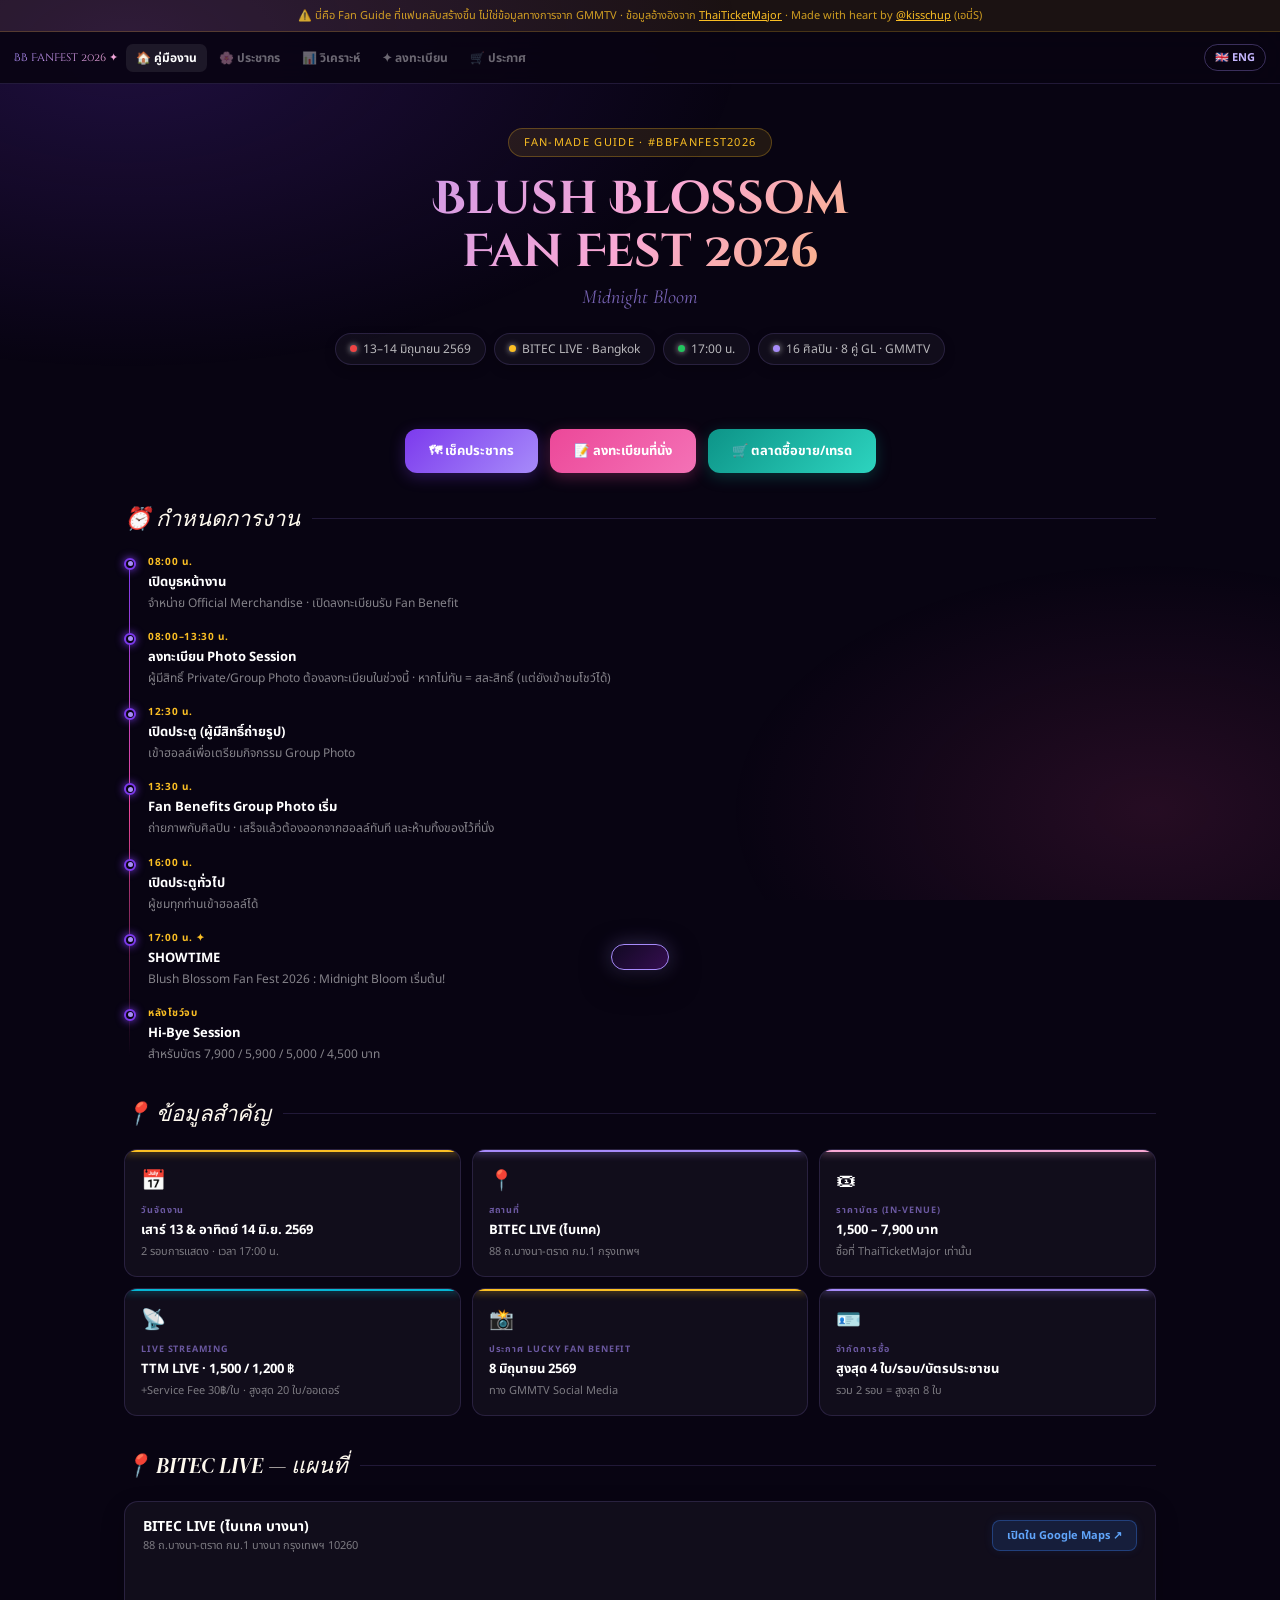
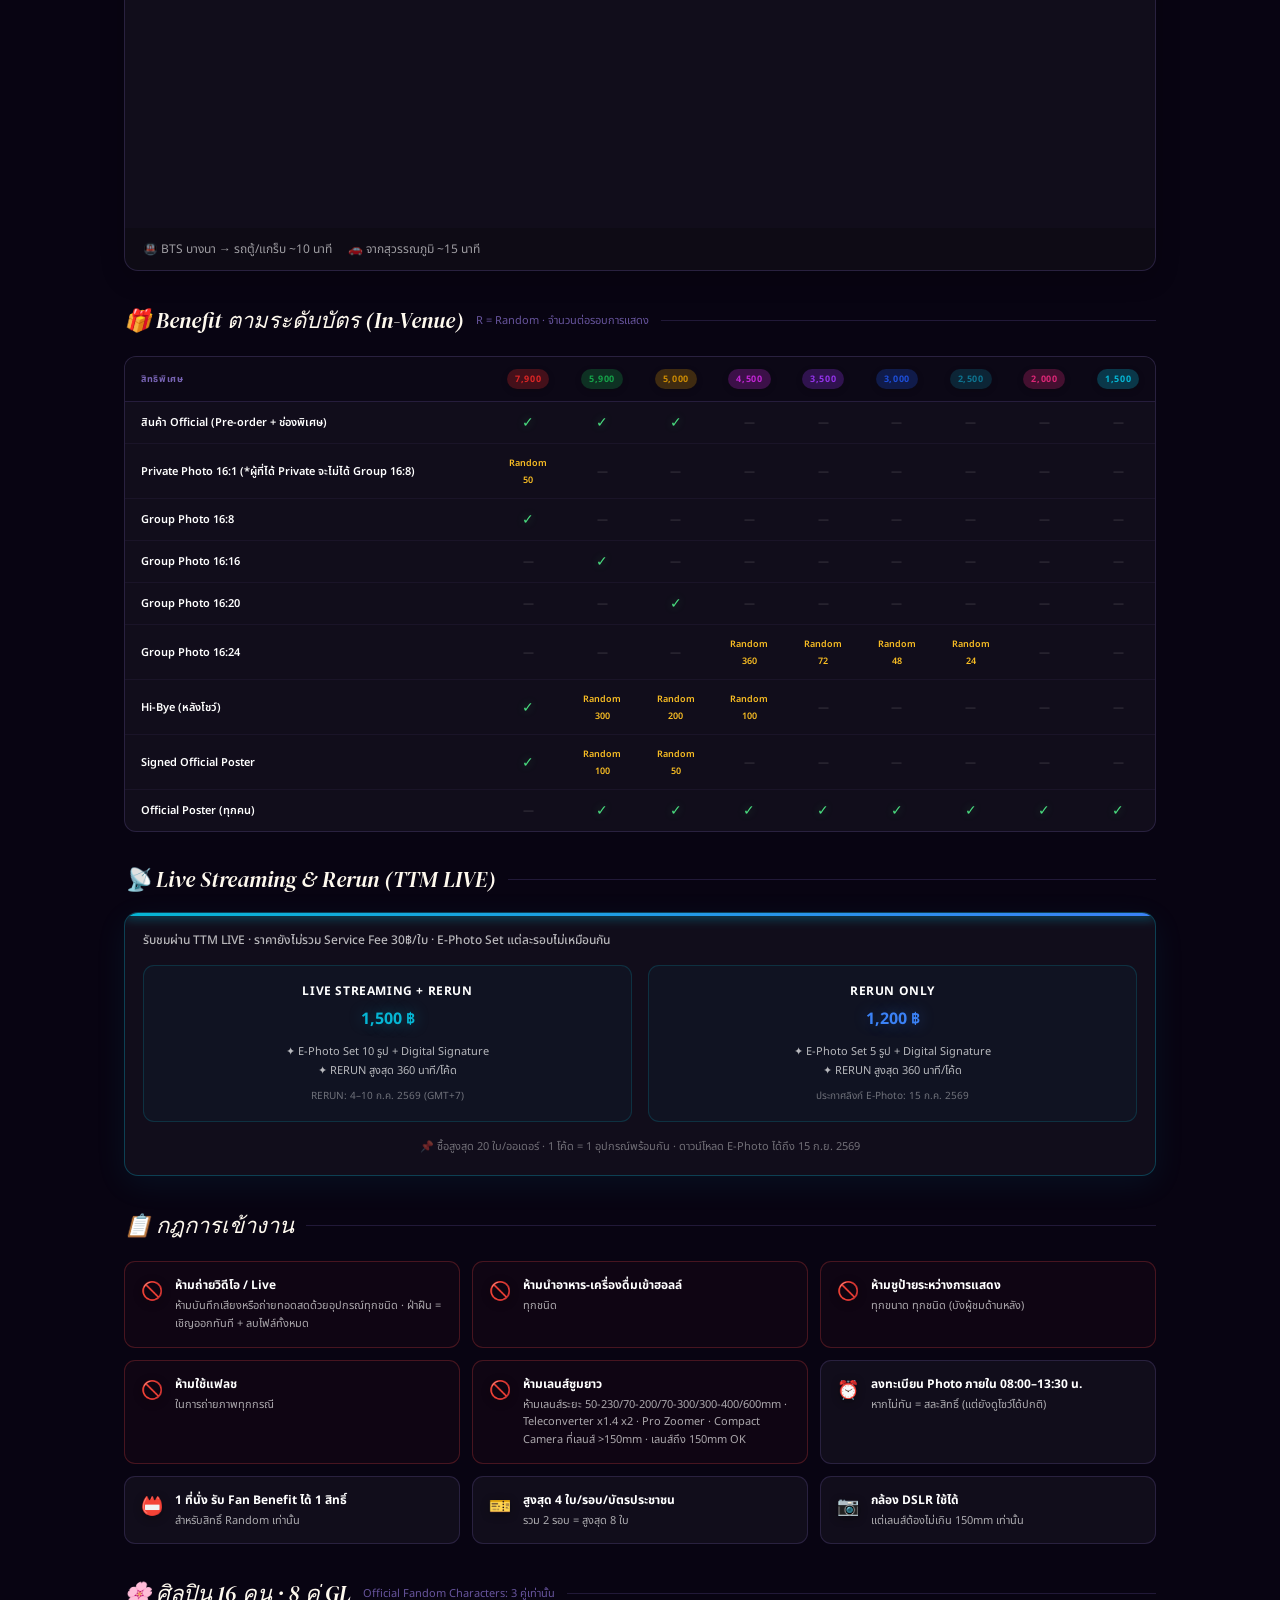
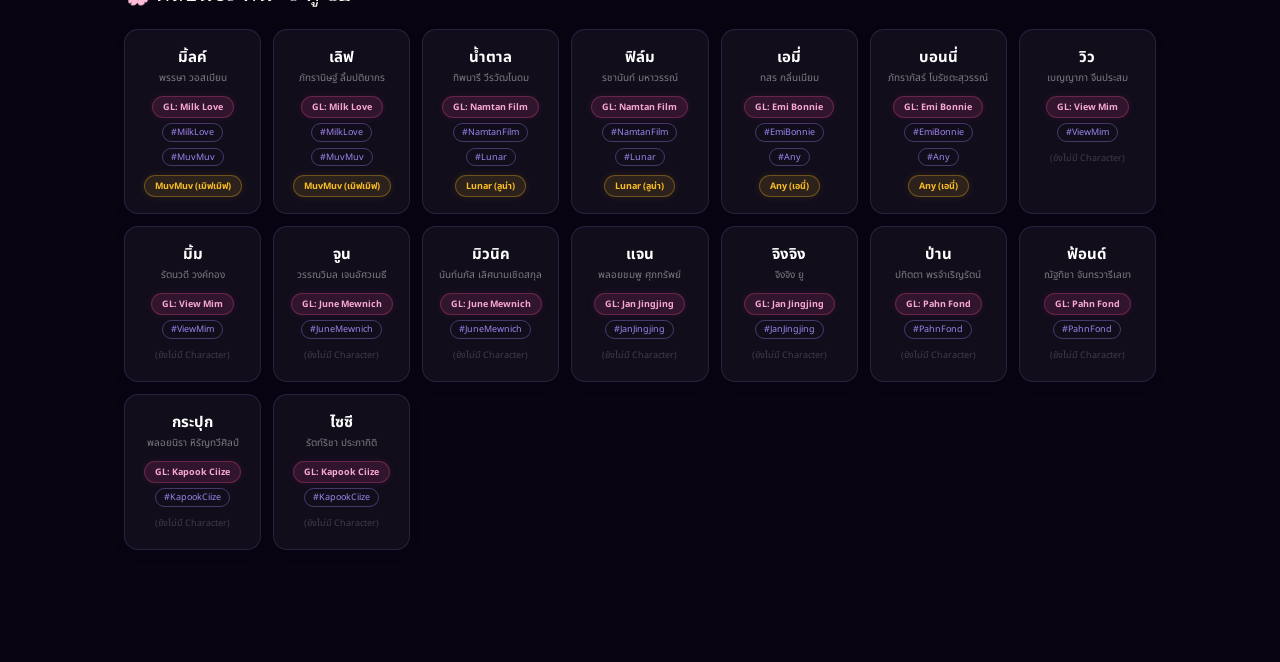
==== commit 7c31fd66: "market feature" ====
--- a/index.html
+++ b/index.html
@@ -1,645 +1,12 @@
-<!DOCTYPE html>
+﻿<!DOCTYPE html>
 <html lang="th">
 <head>
 <meta charset="UTF-8">
 <meta name="viewport" content="width=device-width, initial-scale=1.0">
 <title>Blush Blossom Fan Fest 2026 — Fan Guide (Fan-made)</title>
 <link rel="preconnect" href="https://fonts.googleapis.com">
-<link href="https://fonts.googleapis.com/css2?family=Noto+Sans+Thai:wght@300;400;600;700&family=Cinzel+Decorative:wght@700&family=Cormorant+Garamond:ital,wght@0,300;0,500;1,300&family=DM+Serif+Display:ital@0;1&display=swap" rel="stylesheet">
-<style>
-:root{
-  --ink:#080412;--card:rgba(255,255,255,.04);--card2:rgba(255,255,255,.08);
-  --bdr:rgba(167,139,250,.16);--bdr2:rgba(167,139,250,.32);
-  --v:#7c3aed;--lav:#a78bfa;--lav2:#c4b5fd;
-  --pk:#ec4899;--rose:#f9a8d4;--gold:#fbbf24;--cream:#fef9ee;
-  /* EXACT zone colors from official seating map */
-  --cA2:#dc2626; --cA3:#dc2626;   /* red 7900 */
-  --cA1:#ca8a04; --cA4:#ca8a04;   /* yellow 5000 */
-  --cB23:#16a34a;                  /* green 5900 B2 B3 B4 */
-  --cB15:#c026d3;                  /* magenta 4500 B1 B5 */
-  --cC24:#c026d3;                  /* magenta 4500 C2 C4 */
-  --cC135:#9333ea;                 /* purple 3500 C1 C3 C5 */
-  --cDfront:#1d4ed8;               /* blue 3000 D front rows */
-  --cDback:#0e7490;                /* teal 2500 D back rows */
-  --cEfront:#db2777;               /* pink 2000 E front rows */
-  --cEback:#06b6d4;                /* cyan 1500 E back rows */
-}
-*{box-sizing:border-box;margin:0;padding:0}
-html{scroll-behavior:smooth}
-body{font-family:'Noto Sans Thai','Sarabun',sans-serif;background:var(--ink);color:#fff;min-height:100vh;overflow-x:hidden}
-body::before{content:'';position:fixed;inset:0;pointer-events:none;z-index:0;
-  background:radial-gradient(ellipse 80% 60% at 10% 5%,rgba(124,58,237,.2) 0%,transparent 60%),
-    radial-gradient(ellipse 60% 50% at 90% 90%,rgba(236,72,153,.13) 0%,transparent 55%)}
-.stars{position:fixed;inset:0;pointer-events:none;z-index:0;overflow:hidden}
-.star{position:absolute;border-radius:50%;background:#fff;animation:twinkle var(--d) ease-in-out infinite var(--dl);opacity:0}
-@keyframes twinkle{0%,100%{opacity:0}50%{opacity:var(--b,.7)}}
-
-/* ── FAN-MADE BANNER ── */
-.fanmade-bar{
-  background:rgba(251,191,36,.08);border-bottom:1px solid rgba(251,191,36,.2);
-  padding:7px 16px;text-align:center;font-size:11px;color:rgba(251,191,36,.8);
-  position:relative;z-index:200;
-}
-.fanmade-bar a{color:var(--gold);text-decoration:underline}
-
-/* ── NAV ── */
-nav{position:sticky;top:0;z-index:100;background:rgba(8,4,18,.88);backdrop-filter:blur(24px);
-  border-bottom:1px solid var(--bdr);padding:0 14px;display:flex;align-items:center;
-  justify-content:space-between;height:52px;gap:8px}
-.nav-logo{font-family:'Cinzel Decorative',serif;font-size:11px;
-  background:linear-gradient(135deg,var(--lav),var(--rose));
-  -webkit-background-clip:text;-webkit-text-fill-color:transparent;background-clip:text;
-  white-space:nowrap;flex-shrink:0;max-width:34vw;overflow:hidden;text-overflow:ellipsis}
-.nav-tabs{display:flex;gap:2px;overflow-x:auto;-webkit-overflow-scrolling:touch;flex:1;min-width:0;scrollbar-width:none}
-.nav-tabs::-webkit-scrollbar{height:0}
-.nav-tab{padding:5px 10px;border:none;background:transparent;color:rgba(255,255,255,.4);
-  font-family:'Noto Sans Thai',sans-serif;font-size:12px;font-weight:700;
-  border-radius:7px;cursor:pointer;transition:all .2s;white-space:nowrap;flex:0 0 auto}
-.nav-tab.active{background:var(--card2);color:#fff}
-.nav-tab:not(.active):hover{color:var(--lav)}
-.lang-btn{padding:4px 10px;border:1px solid var(--bdr2);border-radius:100px;
-  background:transparent;color:var(--lav2);font-family:'Noto Sans Thai',sans-serif;
-  font-size:11px;font-weight:700;cursor:pointer;transition:all .2s;flex-shrink:0}
-.lang-btn:hover{background:var(--card2)}
-
-@media(max-width:760px){
-  nav{height:auto;padding:8px 10px;display:grid;grid-template-columns:1fr auto;grid-template-areas:'logo lang' 'tabs tabs';row-gap:8px;align-items:center}
-  .nav-logo{grid-area:logo;max-width:100%;font-size:10px}
-  .lang-btn{grid-area:lang;justify-self:end}
-  .nav-tabs{grid-area:tabs;width:100%;padding-bottom:2px}
-  .nav-tab{font-size:11px;padding:6px 10px}
-}
-
-/* ── PAGES ── */
-.page{display:none;position:relative;z-index:1;animation:fadeUp .3s ease both}
-.page.active{display:block}
-@keyframes fadeUp{from{opacity:0;transform:translateY(10px)}to{opacity:1;transform:translateY(0)}}
-.wrap{max-width:1060px;margin:0 auto;padding:0 14px 80px}
-
-/* ── HERO ── */
-.hero{text-align:center;padding:44px 14px 32px}
-.hero-badge{display:inline-flex;align-items:center;gap:6px;
-  background:rgba(251,191,36,.1);border:1px solid rgba(251,191,36,.28);
-  border-radius:100px;padding:5px 15px;font-size:11px;color:var(--gold);
-  letter-spacing:.12em;text-transform:uppercase;margin-bottom:16px}
-h1{font-family:'Cinzel Decorative',serif;font-size:clamp(22px,5vw,46px);
-  background:linear-gradient(135deg,var(--lav),var(--rose) 50%,var(--gold));
-  -webkit-background-clip:text;-webkit-text-fill-color:transparent;background-clip:text;
-  line-height:1.15;margin-bottom:6px}
-.hero-sub{font-family:'Cormorant Garamond',serif;font-style:italic;
-  font-size:clamp(14px,2.5vw,20px);color:rgba(167,139,250,.7);margin-bottom:24px}
-.hero-pills{display:flex;flex-wrap:wrap;justify-content:center;gap:8px;margin-bottom:32px}
-.hero-pill{display:flex;align-items:center;gap:6px;background:var(--card);
-  border:1px solid var(--bdr);border-radius:100px;padding:6px 14px;
-  font-size:12px;color:rgba(255,255,255,.7);box-shadow:0 4px 12px rgba(0,0,0,0.2)}
-.hero-pill .dot{width:7px;height:7px;border-radius:50%;flex-shrink:0;box-shadow:0 0 6px currentColor}
-
-/* ── SECTION HDR ── */
-.sec-hd{font-family:'DM Serif Display',serif;font-size:22px;font-style:italic;
-  color:var(--cream);margin-bottom:18px;display:flex;align-items:center;gap:12px}
-.sec-hd::after{content:'';flex:1;height:1px;background:var(--bdr)}
-.sec-hd small{font-size:11px;color:rgba(167,139,250,.6);font-family:'Noto Sans Thai',sans-serif;
-  font-style:normal;font-weight:400}
-
-/* ── TIMELINE ── */
-.timeline{position:relative;padding-left:24px;margin-bottom:32px}
-.timeline::before{content:'';position:absolute;left:5px;top:8px;bottom:8px;width:1px;
-  background:linear-gradient(to bottom,var(--v),var(--pk),transparent)}
-.tl-item{position:relative;margin-bottom:16px}
-.tl-dot{position:absolute;left:-24px;top:4px;width:12px;height:12px;border-radius:50%;
-  border:2px solid var(--v);background:var(--ink);display:flex;align-items:center;justify-content:center;box-shadow:0 0 8px var(--v)}
-.tl-dot::after{content:'';width:5px;height:5px;border-radius:50%;background:var(--lav)}
-.tl-time{font-size:10px;font-weight:700;color:var(--gold);letter-spacing:.07em;margin-bottom:2px}
-.tl-title{font-size:13px;font-weight:700;color:#fff;margin-bottom:2px}
-.tl-desc{font-size:12px;color:rgba(255,255,255,.5);line-height:1.6}
-
-/* ── INFO CARDS ── */
-.info-grid{display:grid;grid-template-columns:repeat(3,minmax(0,1fr));gap:11px;margin-bottom:32px}
-.info-card{background:var(--card);border:1px solid var(--bdr);border-radius:13px;padding:16px;position:relative;overflow:hidden;transition:all 0.3s}
-.info-card:hover{background:var(--card2);transform:translateY(-2px);box-shadow:0 8px 24px rgba(0,0,0,0.3)}
-.info-card::before{content:'';position:absolute;top:0;left:0;right:0;height:2px;background:var(--ac,var(--lav));box-shadow:0 0 8px var(--ac,var(--lav))}
-.info-icon{font-size:20px;margin-bottom:7px}
-.info-label{font-size:9px;font-weight:700;color:rgba(167,139,250,.6);letter-spacing:.1em;text-transform:uppercase;margin-bottom:4px}
-.info-val{font-size:13px;font-weight:700;color:#fff;line-height:1.5}
-.info-sub{font-size:11px;color:rgba(255,255,255,.45);margin-top:3px;line-height:1.5}
-
-/* ── MAPS EMBED ── */
-.maps-card{background:var(--card);border:1px solid var(--bdr);border-radius:14px;overflow:hidden;margin-bottom:32px;box-shadow:0 8px 24px rgba(0,0,0,0.2)}
-.maps-header{padding:14px 18px;display:flex;align-items:center;justify-content:space-between;flex-wrap:wrap;gap:8px}
-.maps-title{font-size:14px;font-weight:700;color:#fff}
-.maps-sub{font-size:11px;color:rgba(255,255,255,.45)}
-.maps-link{padding:6px 14px;background:rgba(59,130,246,.15);border:1px solid rgba(59,130,246,.35);border-radius:8px;color:#60a5fa;font-family:'Noto Sans Thai',sans-serif;font-size:11px;font-weight:700;text-decoration:none;transition:all .2s;box-shadow:0 0 10px rgba(59,130,246,0.1)}
-.maps-link:hover{background:rgba(59,130,246,.25);box-shadow:0 0 15px rgba(59,130,246,0.3)}
-.maps-iframe{width:100%;height:260px;border:none;display:block}
-
-/* ── BENEFIT TABLE ── */
-.benefit-wrap{overflow-x:auto;margin-bottom:32px;border-radius:12px;border:1px solid var(--bdr);background:var(--card)}
-.btable{width:100%;border-collapse:collapse;font-size:11px;min-width:640px}
-.btable th{padding:12px 9px;text-align:center;font-size:9px;font-weight:700;letter-spacing:.07em;text-transform:uppercase;color:rgba(167,139,250,.7);border-bottom:1px solid var(--bdr);background:rgba(8,4,18,0.5)}
-.btable th:first-child{text-align:left;min-width:160px;padding-left:16px}
-.btable td{padding:10px 9px;text-align:center;border-bottom:1px solid rgba(167,139,250,.06);color:rgba(255,255,255,.75)}
-.btable td:first-child{text-align:left;font-weight:600;font-size:11px;padding-left:16px;color:#fff}
-.btable tr:last-child td{border-bottom:none}
-.btable tr:hover td{background:rgba(167,139,250,0.05)}
-.chk{color:#4ade80;font-size:14px;text-shadow:0 0 8px rgba(74,222,128,0.4)}
-.crx{color:rgba(255,255,255,.18);font-size:11px}
-.rnd{font-size:9px;color:var(--gold);line-height:1.3;font-weight:600}
-.pbadge{display:inline-block;padding:3px 8px;border-radius:100px;font-size:9px;font-weight:700;color:#fff;box-shadow:0 2px 6px rgba(0,0,0,0.2)}
-
-/* ── LIVE STREAMING ── */
-.ls-card{background:var(--card);border:1px solid rgba(6,182,212,.3);border-radius:14px;padding:18px;margin-bottom:32px;position:relative;overflow:hidden;box-shadow:0 8px 32px rgba(6,182,212,0.08)}
-.ls-card::before{content:'';position:absolute;top:0;left:0;right:0;height:3px;background:linear-gradient(90deg,#06b6d4,#3b82f6);box-shadow:0 0 12px #06b6d4}
-.ls-grid{display:grid;grid-template-columns:1fr 1fr;gap:16px}
-.ls-tier{text-align:center;padding:16px;background:rgba(6,182,212,.04);border:1px solid rgba(6,182,212,.18);border-radius:11px;transition:all 0.3s}
-.ls-tier:hover{background:rgba(6,182,212,.08);border-color:rgba(6,182,212,.4);transform:translateY(-2px)}
-.ls-price{font-size:16px;font-weight:700;color:#06b6d4;text-shadow:0 0 15px rgba(6,182,212,0.4)}
-.ls-name{font-size:12px;font-weight:700;color:#fff;margin-bottom:7px;letter-spacing:0.05em}
-.ls-benefit{font-size:11px;color:rgba(255,255,255,.7);line-height:1.7}
-
-/* ── RULES ── */
-.rules-grid{display:grid;grid-template-columns:repeat(auto-fit,minmax(260px,1fr));gap:12px;margin-bottom:32px}
-.rule-card{background:var(--card);border:1px solid var(--bdr);border-radius:11px;padding:14px 16px;display:flex;align-items:flex-start;gap:12px;transition:all 0.2s}
-.rule-card:hover{background:var(--card2);border-color:var(--bdr2)}
-.rule-icon{font-size:18px;flex-shrink:0;margin-top:2px;filter:drop-shadow(0 2px 4px rgba(0,0,0,0.4))}
-.rule-text{font-size:11px;color:rgba(255,255,255,.65);line-height:1.6}
-.rule-text strong{color:#fff;display:block;margin-bottom:2px;font-size:12px}
-.rule-no{border-color:rgba(239,68,68,.25);background:rgba(239,68,68,0.03)}
-.rule-no:hover{border-color:rgba(239,68,68,.5);background:rgba(239,68,68,0.06)}
-
-/* ── ARTISTS ── */
-.artists-grid{display:grid;grid-template-columns:repeat(auto-fill,minmax(130px,1fr));gap:12px;margin-bottom:32px}
-.artist-card{background:var(--card);border:1px solid var(--bdr);border-radius:14px;padding:16px 10px;text-align:center;transition:all .3s ease;box-shadow:0 4px 12px rgba(0,0,0,0.1)}
-.artist-card:hover{background:var(--card2);border-color:var(--lav);transform:translateY(-4px);box-shadow:0 8px 20px rgba(167,139,250,0.15)}
-.aname{font-size:15px;font-weight:700;color:#fff;margin-bottom:2px}
-.afull{font-size:10px;color:rgba(255,255,255,.45);margin-bottom:8px;line-height:1.4}
-.agl{display:inline-block;font-size:9px;font-weight:700;background:rgba(236,72,153,.14);border:1px solid rgba(236,72,153,.3);border-radius:100px;padding:3px 10px;color:var(--rose);margin-bottom:5px;box-shadow:0 0 8px rgba(236,72,153,0.1)}
-.atag{display:flex;flex-wrap:wrap;gap:6px;justify-content:center;margin-bottom:6px}
-.atag a{font-size:9px;color:rgba(167,139,250,.95);text-decoration:none;border:1px solid rgba(167,139,250,.35);border-radius:999px;padding:2px 8px;line-height:1.4;transition:all .2s}
-.atag a:hover{color:#fff;border-color:var(--lav2);background:rgba(167,139,250,.25);box-shadow:0 0 10px rgba(167,139,250,0.3)}
-.achar{display:inline-block;font-size:9px;font-weight:700;background:rgba(251,191,36,.12);border:1px solid rgba(251,191,36,.3);border-radius:100px;padding:3px 10px;color:var(--gold);box-shadow:0 0 8px rgba(251,191,36,0.1)}
-.anochar{font-size:9px;color:rgba(255,255,255,.2);padding:3px 0}
-
-/* ════════════════════════════════
-   CENSUS PAGE - ENHANCED MAP UI
-════════════════════════════════ */
-.census-top{display:flex;align-items:center;justify-content:space-between;margin-bottom:20px;flex-wrap:wrap;gap:12px;padding-top:22px}
-.census-title{font-family:'DM Serif Display',serif;font-size:24px;font-style:italic;color:var(--cream);text-shadow:0 2px 10px rgba(254,249,238,0.2)}
-.total-badge{background:linear-gradient(135deg,rgba(124,58,237,.25),rgba(236,72,153,.25));border:1px solid rgba(167,139,250,.4);border-radius:100px;padding:8px 16px;font-size:12px;color:var(--lav);box-shadow:0 0 15px rgba(167,139,250,0.2)}
-.total-badge strong{color:#fff;font-size:18px;margin:0 4px}
-.live-dot{width:8px;height:8px;border-radius:50%;background:#22c55e;display:inline-block;animation:lp 1.4s ease-in-out infinite;vertical-align:middle;margin-right:6px}
-@keyframes lp{0%,100%{box-shadow:0 0 0 0 rgba(34,197,94,.6)}50%{box-shadow:0 0 0 6px rgba(34,197,94,0)}}
-
-/* stats */
-.stats-top{display:grid;grid-template-columns:repeat(auto-fit,minmax(140px,1fr));gap:12px;margin-bottom:24px}
-.stat-card{background:var(--card);border:1px solid var(--bdr);border-radius:14px;padding:18px;text-align:center;position:relative;overflow:hidden;transition:transform .3s, box-shadow .3s;box-shadow:0 4px 15px rgba(0,0,0,0.2)}
-.stat-card:hover{transform:translateY(-3px);box-shadow:0 8px 20px rgba(0,0,0,0.3)}
-.stat-card::before{content:'';position:absolute;top:0;left:0;right:0;height:3px;background:var(--ac,var(--lav));box-shadow:0 0 10px var(--ac,var(--lav))}
-.stat-n{font-size:28px;font-weight:700;line-height:1;text-shadow:0 2px 10px rgba(255,255,255,0.1)}
-.stat-l{font-size:10px;color:rgba(255,255,255,.5);margin-top:6px;letter-spacing:0.05em}
-.stat-s{font-size:10px;color:var(--lav);margin-top:4px;font-weight:600}
-
-.census-day-filter{display:flex;align-items:center;gap:8px;flex-wrap:wrap;margin:-8px 0 18px}
-.cdf-lbl{font-size:11px;color:rgba(255,255,255,.5);font-weight:700;letter-spacing:.05em}
-.cdf-chip{padding:6px 12px;border-radius:999px;border:1px solid rgba(167,139,250,.35);background:rgba(0,0,0,.25);color:rgba(255,255,255,.7);font-family:'Noto Sans Thai',sans-serif;font-size:11px;font-weight:700;cursor:pointer;transition:all .2s}
-.cdf-chip:hover{border-color:var(--lav);color:#fff;background:rgba(167,139,250,.15)}
-.cdf-chip.on{background:rgba(167,139,250,.25);border-color:var(--lav);color:#fff;box-shadow:0 0 12px rgba(167,139,250,.3)}
-.cdf-note{width:100%;font-size:10px;color:rgba(255,255,255,.45);margin-top:2px}
-.census-day-filter .cdf-lbl{font-size:13px;color:rgba(255,255,255,.7)}
-.census-day-filter .cdf-chip{padding:10px 16px;font-size:13px;border-color:rgba(167,139,250,.5)}
-.analysis-filter{display:flex;align-items:center;gap:8px;flex-wrap:wrap;margin:-4px 0 18px}
-.analysis-filter .cdf-chip{padding:7px 12px;font-size:11px}
-.analysis-grid{display:grid;grid-template-columns:repeat(auto-fit,minmax(180px,1fr));gap:12px;margin-bottom:16px}
-.analysis-card{background:var(--card);border:1px solid var(--bdr);border-radius:14px;padding:14px;box-shadow:0 4px 15px rgba(0,0,0,0.18)}
-.analysis-hd{font-size:10px;font-weight:800;color:var(--lav2);letter-spacing:.08em;text-transform:uppercase;margin-bottom:10px}
-.analysis-kpi-n{font-size:24px;font-weight:800;line-height:1}
-.analysis-kpi-l{font-size:10px;color:rgba(255,255,255,.6);margin-top:6px}
-.analysis-two-col{display:grid;grid-template-columns:1fr 1fr;gap:12px;margin-bottom:12px}
-.analysis-live-row{display:grid;grid-template-columns:repeat(3,minmax(0,1fr));gap:12px;margin-top:16px}
-.ana-row{display:grid;grid-template-columns:54px 1fr 74px;align-items:center;gap:8px;margin-bottom:6px}
-.ana-lbl{font-size:10px;font-weight:700;color:rgba(255,255,255,.8)}
-.ana-val{font-size:9.5px;font-weight:800;color:var(--lav2);text-align:right;white-space:nowrap}
-
-/* ══ ENHANCED SEAT MAP (BLUEPRINT STYLE) ══ */
-.map-wrap{
-  background-color:#0b0616;
-  background-image:
-    linear-gradient(rgba(167, 139, 250, 0.05) 1px, transparent 1px),
-    linear-gradient(90deg, rgba(167, 139, 250, 0.05) 1px, transparent 1px);
-  background-size:20px 20px;
-  border:1px solid var(--bdr2);
-  border-radius:20px;
-  padding:24px;
-  margin-bottom:24px;
-  box-shadow:inset 0 0 40px rgba(0,0,0,0.8), 0 10px 30px rgba(0,0,0,0.3);
-  position:relative;
-  overflow:hidden;
-}
-/* Blueprint glowing corner accents */
-.map-wrap::before, .map-wrap::after {
-  content: ''; position: absolute; width: 40px; height: 40px; pointer-events: none;
-}
-.map-wrap::before {
-  top: 0; left: 0; border-top: 2px solid var(--lav); border-left: 2px solid var(--lav); border-top-left-radius: 20px; opacity: 0.5;
-}
-.map-wrap::after {
-  bottom: 0; right: 0; border-bottom: 2px solid var(--rose); border-right: 2px solid var(--rose); border-bottom-right-radius: 20px; opacity: 0.5;
-}
-
-.stage-lbl{text-align:center;margin-bottom:20px;position:relative;z-index:10;}
-.stage-box{
-  display:inline-block;
-  background:linear-gradient(180deg, rgba(255,255,255,0.1), rgba(255,255,255,0.02));
-  border:1px solid rgba(255,255,255,.3);
-  border-radius:8px;
-  padding:8px 40px;
-  font-size:12px;
-  font-weight:800;
-  letter-spacing:.2em;
-  color:#fff;
-  text-shadow:0 0 10px rgba(255,255,255,0.8);
-  box-shadow:0 0 20px rgba(255,255,255,0.1), inset 0 0 10px rgba(255,255,255,0.05);
-}
-
-svg.smap{width:100%;max-width:560px;display:block;margin:0 auto;cursor:default;filter:drop-shadow(0 10px 15px rgba(0,0,0,0.5));}
-
-/* SVG Interactive Zones */
-.zblk{
-  transition:all 0.3s cubic-bezier(0.25, 0.8, 0.25, 1);
-  cursor:pointer;
-}
-.zblk path, .zblk rect {
-  stroke:rgba(255,255,255,0.3);
-  stroke-width:1.5px;
-  transition:all 0.3s ease;
-}
-.zblk:hover path, .zblk:hover rect {
-  stroke:rgba(255,255,255,0.8);
-  stroke-width:2px;
-  filter:brightness(1.3);
-}
-/* This handles the glow effect dynamically using SVG filters/dropshadow */
-.zblk:hover {
-  filter:drop-shadow(0 0 12px currentColor) brightness(1.2);
-  transform:translateY(-1px);
-}
-.zblk.sel {
-  filter:drop-shadow(0 0 15px currentColor) brightness(1.4) !important;
-  opacity:1 !important;
-}
-.zblk.sel path, .zblk.sel rect {
-  stroke:#fff;
-  stroke-width:2.5px;
-}
-.zblk.dim {
-  opacity:0.2 !important;
-  filter:grayscale(60%);
-}
-
-.zlbl{font-family:'Noto Sans Thai',sans-serif;font-weight:800;font-size:12px;fill:#fff;pointer-events:none;text-anchor:middle;dominant-baseline:middle;text-shadow:0 2px 4px rgba(0,0,0,0.8)}
-.zprice{font-family:'Noto Sans Thai',sans-serif;font-size:8.5px;fill:rgba(255,255,255,.8);pointer-events:none;text-anchor:middle;dominant-baseline:middle;font-weight:600;letter-spacing:0.05em}
-.zcnt-svg{font-family:'Noto Sans Thai',sans-serif;font-size:9px;fill:#fbbf24;pointer-events:none;text-anchor:middle;dominant-baseline:middle;font-weight:700;text-shadow:0 0 5px rgba(251,191,36,0.6)}
-
-/* map legend */
-.map-legend{display:flex;flex-wrap:wrap;gap:10px;justify-content:center;margin-top:20px;background:rgba(0,0,0,0.4);padding:12px;border-radius:12px;border:1px solid rgba(255,255,255,0.05)}
-.leg-item{display:flex;align-items:center;gap:6px;font-size:10px;color:rgba(255,255,255,.6);font-weight:600}
-.leg-dot{width:10px;height:10px;border-radius:3px;flex-shrink:0;box-shadow:0 0 5px currentColor}
-
-/* D/E strip */
-.de-section{margin-top:16px}
-.de-zone-label{font-size:11px;font-weight:700;color:rgba(255,255,255,.5);letter-spacing:.1em;text-transform:uppercase;margin-bottom:10px;margin-top:16px;text-align:center}
-.de-strip{display:grid;grid-template-columns:repeat(4,1fr);gap:10px}
-.de-btn{border-radius:12px;padding:12px 6px;text-align:center;cursor:pointer;transition:all .2s cubic-bezier(0.25, 0.8, 0.25, 1);border:1px solid;background-clip:padding-box}
-.de-btn:hover{filter:brightness(1.3);transform:translateY(-2px);box-shadow:0 4px 12px currentColor}
-.de-btn.sel{outline:3px solid var(--lav);outline-offset:2px;background-color:rgba(255,255,255,0.1) !important}
-.de-label{font-size:14px;font-weight:800;color:#fff;text-shadow:0 1px 3px rgba(0,0,0,0.5)}
-.de-prices{font-size:9.5px;margin-top:4px;line-height:1.5;font-weight:600}
-.de-cnt{font-size:11px;font-weight:800;margin-top:6px;background:rgba(0,0,0,0.4);display:inline-block;padding:2px 8px;border-radius:100px}
-
-/* ══ GLASSMORPHISM ZONE DETAIL ══ */
-.zone-detail{
-  display:none;
-  background:rgba(18, 9, 36, 0.6);
-  backdrop-filter:blur(16px);
-  -webkit-backdrop-filter:blur(16px);
-  border:1px solid rgba(255,255,255,0.1);
-  border-radius:20px;
-  padding:24px;
-  margin-bottom:24px;
-  box-shadow:0 20px 40px rgba(0,0,0,0.4), inset 0 1px 0 rgba(255,255,255,0.1);
-  position:relative;
-}
-.zone-detail.open{display:block;animation:slideUpFade .4s cubic-bezier(0.16, 1, 0.3, 1) both}
-@keyframes slideUpFade{
-  from{opacity:0;transform:translateY(20px) scale(0.98)}
-  to{opacity:1;transform:translateY(0) scale(1)}
-}
-
-.zd-header{display:flex;align-items:flex-start;justify-content:space-between;margin-bottom:18px;flex-wrap:wrap;gap:12px;border-bottom:1px solid rgba(255,255,255,0.05);padding-bottom:16px}
-.zd-title{font-size:24px;font-weight:800;letter-spacing:0.02em;text-shadow:0 0 15px currentColor}
-.zd-meta{font-size:12px;color:rgba(255,255,255,.6);margin-top:4px;font-weight:500}
-.zd-close{padding:6px 14px;background:rgba(255,255,255,0.05);border:1px solid rgba(255,255,255,0.1);border-radius:8px;color:rgba(255,255,255,.7);font-family:'Noto Sans Thai',sans-serif;font-size:11px;font-weight:700;cursor:pointer;transition:all .2s}
-.zd-close:hover{background:rgba(239,68,68,0.15);color:#fca5a5;border-color:rgba(239,68,68,0.4)}
-
-.filter-bar{display:flex;flex-wrap:wrap;gap:6px;margin-bottom:16px;align-items:center}
-.filter-label{font-size:11px;color:rgba(255,255,255,.4);margin-right:4px;font-weight:600}
-.fchip{padding:5px 12px;border:1px solid rgba(255,255,255,0.1);border-radius:100px;background:rgba(0,0,0,0.3);color:rgba(255,255,255,.5);font-family:'Noto Sans Thai',sans-serif;font-size:11px;font-weight:600;cursor:pointer;transition:all .2s}
-.fchip.on{background:rgba(167,139,250,.2);border-color:var(--lav);color:#fff;box-shadow:0 0 10px rgba(167,139,250,0.3)}
-.fchip.dd-on{background:rgba(251,191,36,.2);border-color:var(--gold);color:#fff;box-shadow:0 0 10px rgba(251,191,36,0.3)}
-.fchip:hover:not(.on):not(.dd-on){border-color:rgba(255,255,255,0.3);color:#fff;background:rgba(255,255,255,0.05)}
-
-/* 3D SEAT GRID */
-.seat-grid-wrap{
-  overflow-x:auto;
-  overflow-y:visible;
-  padding:44px 4px 16px 4px;
-  margin:0 -8px;
-  /* Custom scrollbar for seat map */
-  scrollbar-width: thin;
-  scrollbar-color: var(--bdr2) transparent;
-}
-.seat-grid-wrap::-webkit-scrollbar { height: 6px; }
-.seat-grid-wrap::-webkit-scrollbar-thumb { background-color: var(--bdr2); border-radius: 10px; }
-
-.seat-grid{display:flex;flex-direction:column;gap:4px;width:max-content;padding-left:8px}
-.row-line{display:flex;align-items:center;gap:4px}
-.row-lbl{font-size:10px;font-weight:800;color:rgba(255,255,255,.4);width:28px;text-align:right;flex-shrink:0;font-family:'Courier New', monospace;letter-spacing:-0.5px}
-
-.seat{
-  width:24px;
-  height:24px;
-  border-radius:5px;
-  border:1px solid rgba(255,255,255,.1);
-  background:rgba(255,255,255,.03);
-  display:flex;
-  align-items:center;
-  justify-content:center;
-  font-size:7.5px;
-  font-weight:700;
-  color:rgba(255,255,255,.25);
-  cursor:default;
-  transition:all .2s cubic-bezier(0.175, 0.885, 0.32, 1.275);
-  position:relative;
-  flex-shrink:0;
-  font-family:monospace;
-  /* 3D un-taken seat look */
-  box-shadow: inset 0 2px 0 rgba(255,255,255,0.02), 0 2px 4px rgba(0,0,0,0.2);
-}
-.seat.taken{
-  border-width:1.5px;
-  color:#fff;
-  cursor:pointer;
-  /* Base 3D look for taken seats, color added via JS inline styles */
-  box-shadow: inset 0 2px 4px rgba(255,255,255,0.2), 0 2px 8px var(--glow-color, rgba(0,0,0,0.5));
-  text-shadow: 0 1px 2px rgba(0,0,0,0.8);
-  font-weight: 800;
-}
-.seat.taken:hover{
-  transform:translateY(-3px) scale(1.1);
-  z-index: 10;
-  filter:brightness(1.2);
-  box-shadow: inset 0 2px 4px rgba(255,255,255,0.3), 0 4px 12px var(--glow-color, rgba(255,255,255,0.5));
-}
-.seat.is-dd{
-  background:rgba(251,191,36,.25) !important;
-  border-color:var(--gold) !important;
-  color:#fff !important;
-  --glow-color: rgba(251,191,36,0.4);
-}
-.seat.dimmed{
-  opacity:.15;
-  filter:grayscale(80%);
-}
-
-/* Enhanced Tooltip */
-.seat-tip{
-  display:none;
-  position:absolute;
-  bottom:calc(100% + 8px);
-  left:50%;
-  transform:translateX(-50%);
-  background:rgba(8, 4, 18, 0.95);
-  backdrop-filter:blur(4px);
-  border:1px solid var(--lav);
-  border-radius:8px;
-  padding:8px 12px;
-  font-size:10px;
-  color:#fff;
-  white-space:nowrap;
-  z-index:250;
-  pointer-events:none;
-  min-width:120px;
-  line-height:1.6;
-  box-shadow:0 4px 15px rgba(0,0,0,0.5), 0 0 15px rgba(167,139,250,0.2);
-  text-align:center;
-}
-.seat:hover .seat-tip{display:block;animation: popIn 0.2s cubic-bezier(0.175, 0.885, 0.32, 1.275)}
-@keyframes popIn {
-  from {opacity: 0; transform: translateX(-50%) translateY(5px) scale(0.9);}
-  to {opacity: 1; transform: translateX(-50%) translateY(0) scale(1);}
-}
-.seat-tip::after{content:'';position:absolute;top:100%;left:50%;transform:translateX(-50%);border:5px solid transparent;border-top-color:var(--lav)}
-.seat-tip strong{font-size:12px;color:var(--lav2);letter-spacing:0.5px}
-.seat-tip.split-day{white-space:normal;min-width:220px;text-align:left}
-.seat-tip-days{display:grid;grid-template-columns:1fr 1fr;gap:8px;margin-top:6px}
-.seat-tip-day{background:rgba(255,255,255,.04);border:1px solid rgba(255,255,255,.12);border-radius:8px;padding:6px 8px}
-.seat-tip-day-hd{font-size:10px;font-weight:800;color:var(--lav2);margin-bottom:4px}
-.seat-tip-day-list{font-size:9px;line-height:1.45;color:rgba(255,255,255,.86)}
-.seat-tip-day-empty{font-size:9px;color:rgba(255,255,255,.35)}
-
-.seat-tip.tip-down{
-  top:calc(100% + 8px);
-  bottom:auto;
-}
-.seat-tip.tip-down::after{
-  top:auto;
-  bottom:100%;
-  border:5px solid transparent;
-  border-bottom-color:var(--lav);
-}
-
-.fan-sum{display:flex;flex-wrap:wrap;gap:8px;margin-top:20px;padding-top:16px;border-top:1px solid rgba(255,255,255,0.08)}
-.fan-chip{display:flex;align-items:center;gap:6px;background:rgba(0,0,0,0.3);border:1px solid rgba(255,255,255,0.1);border-radius:100px;padding:4px 12px;font-size:11px;font-weight:600}
-.fan-dot{width:8px;height:8px;border-radius:50%;flex-shrink:0;box-shadow:0 0 6px currentColor}
-
-/* fandom bars */
-.fan-bars{display:flex;flex-direction:column;gap:8px;margin-bottom:32px;background:var(--card);padding:20px;border-radius:16px;border:1px solid var(--bdr)}
-.fan-bar-row{display:grid;grid-template-columns:110px 1fr 32px;align-items:center;gap:12px}
-.fan-bar-name{font-size:11.5px;font-weight:700;white-space:nowrap;overflow:hidden;text-overflow:ellipsis;color:rgba(255,255,255,0.9)}
-.bar-bg{background:rgba(0,0,0,0.4);border-radius:100px;height:8px;overflow:hidden;border:1px solid rgba(255,255,255,0.05);box-shadow:inset 0 1px 3px rgba(0,0,0,0.5)}
-.bar-fg{height:100%;border-radius:100px;transition:width 1s cubic-bezier(.34,1.56,.64,1);box-shadow:0 0 10px currentColor}
-.fan-cnt{font-size:11px;font-weight:800;color:#fff;text-align:right}
-.day-split-wrap{display:flex;height:36px;border-radius:10px;overflow:hidden;gap:3px;margin-bottom:10px;box-shadow:inset 0 2px 5px rgba(0,0,0,0.2)}
-.dsb{display:flex;align-items:center;justify-content:center;font-size:12px;font-weight:800;border-radius:8px;transition:flex 1s cubic-bezier(.34,1.56,.64,1);min-width:0;overflow:hidden;color:#fff;text-shadow:0 1px 3px rgba(0,0,0,0.5)}
-
-/* ════════════════════════════════
-   REGISTER PAGE
-════════════════════════════════ */
-/* Styles remain mostly the same, ensuring global variables apply correctly */
-.reg-card{background:var(--card);border:1px solid var(--bdr);border-radius:20px;padding:32px;max-width:600px;margin:24px auto 0;position:relative;overflow:hidden;box-shadow:0 15px 35px rgba(0,0,0,0.3)}
-.reg-card::before{content:'';position:absolute;top:0;left:0;right:0;height:3px;background:linear-gradient(90deg,transparent,var(--lav),var(--rose),transparent)}
-.reg-title{font-family:'Cormorant Garamond',serif;font-size:24px;font-weight:500;color:var(--cream);text-align:center;margin-bottom:24px;text-shadow:0 2px 10px rgba(167,139,250,0.3)}
-.frow{display:grid;grid-template-columns:1fr 1fr;gap:16px;margin-bottom:16px}
-.frow.full{grid-template-columns:1fr}
-.fg{display:flex;flex-direction:column;gap:6px}
-.fg label{font-size:10px;font-weight:800;color:var(--lav);letter-spacing:.1em;text-transform:uppercase}
-.req::after{content:' *';color:var(--rose)}
-.fg select,.fg input[type=text],.fg input[type=number]{background:rgba(0,0,0,0.2);border:1px solid rgba(167,139,250,.3);border-radius:10px;padding:12px 14px;color:#fff;font-family:'Noto Sans Thai',sans-serif;font-size:14px;outline:none;transition:all .3s;width:100%;-webkit-appearance:none;appearance:none;box-shadow:inset 0 2px 4px rgba(0,0,0,0.2)}
-.fg select option{background:#150930;color:#fff}
-.fg select:focus,.fg input:focus{border-color:var(--rose);background:rgba(236,72,153,.08);box-shadow:0 0 0 4px rgba(236,72,153,.15), inset 0 2px 4px rgba(0,0,0,0.2)}
-.seat-check{font-size:11px;min-height:16px;margin-top:2px;font-weight:700}
-.seat-check.ok{color:#4ade80}
-.seat-check.warn{color:#f59e0b}
-.day-grid{display:grid;grid-template-columns:1fr 1fr 1fr;gap:10px}
-.day-opt{position:relative}
-.day-opt input{position:absolute;opacity:0;pointer-events:none}
-.day-opt label{display:flex;flex-direction:column;align-items:center;padding:10px 5px;background:rgba(0,0,0,0.2);border:1px solid rgba(255,255,255,0.1);border-radius:10px;cursor:pointer;transition:all .2s;font-size:11px;color:rgba(255,255,255,.5);text-transform:none;letter-spacing:0}
-.day-opt label strong{font-size:16px;color:#fff;display:block;margin-bottom:2px}
-.day-opt input:checked+label{border-color:var(--v);background:rgba(124,58,237,.2);color:#fff;box-shadow:0 4px 15px rgba(124,58,237,0.2);transform:translateY(-2px)}
-.fandom-wrap{display:flex;flex-wrap:wrap;gap:8px}
-.fc{position:relative}
-.fc input{position:absolute;opacity:0;pointer-events:none}
-.fc label{display:inline-block;padding:6px 14px;background:rgba(0,0,0,0.2);border:1px solid rgba(255,255,255,0.1);border-radius:100px;font-size:12px;color:rgba(255,255,255,.6);cursor:pointer;transition:all .2s;text-transform:none;letter-spacing:0;font-weight:500}
-.fc input:checked+label{background:rgba(236,72,153,.2);border-color:var(--pk);color:#fff;box-shadow:0 4px 15px rgba(236,72,153,0.2);transform:translateY(-1px)}
-.fc.dd-fc input:checked+label{background:rgba(251,191,36,.2);border-color:var(--gold);color:#fff;box-shadow:0 4px 15px rgba(251,191,36,0.2)}
-.divider{height:1px;background:linear-gradient(90deg,transparent,rgba(255,255,255,0.1),transparent);margin:24px 0}
-.submit-btn{width:100%;padding:14px;background:linear-gradient(135deg,var(--v),var(--pk));border:none;border-radius:12px;color:#fff;font-family:'Noto Sans Thai',sans-serif;font-size:16px;font-weight:800;letter-spacing:0.05em;cursor:pointer;margin-top:20px;transition:all .3s;box-shadow:0 8px 20px rgba(124,58,237,.4)}
-.submit-btn:hover{transform:translateY(-2px);box-shadow:0 12px 25px rgba(236,72,153,.5);filter:brightness(1.1)}
-.submit-btn:disabled{opacity:.5;cursor:not-allowed;transform:none;box-shadow:none}
-.form-note{font-size:11px;color:rgba(255,255,255,.4);margin-top:16px;text-align:center;line-height:1.7}
-.live-subtitle{font-size:11px;color:rgba(255,255,255,.55);text-align:center;margin-top:-12px;margin-bottom:16px}
-.live-summary{margin-top:18px;background:rgba(0,0,0,.24);border:1px solid rgba(255,255,255,.08);border-radius:12px;padding:12px}
-.live-summary-top{display:grid;grid-template-columns:1fr 1fr 1fr;gap:8px;margin-bottom:10px}
-.live-mini{background:rgba(255,255,255,.03);border:1px solid rgba(255,255,255,.08);border-radius:10px;padding:8px 10px}
-.live-mini .n{font-size:16px;font-weight:800;line-height:1;color:#fff}
-.live-mini .l{font-size:10px;color:rgba(255,255,255,.55);margin-top:4px}
-.live-member-summary{margin-top:10px}
-.live-country-other{display:none}
-.live-fandom-col{grid-column:1 / -1}
-.register-tabs{display:flex;gap:8px;justify-content:center;flex-wrap:wrap;margin:18px auto 0;max-width:600px}
-.register-tab{padding:10px 16px;border-radius:999px;border:1px solid rgba(167,139,250,.35);background:rgba(0,0,0,.24);color:rgba(255,255,255,.7);font-family:'Noto Sans Thai',sans-serif;font-size:12px;font-weight:800;cursor:pointer;transition:all .2s}
-.register-tab.on{background:rgba(167,139,250,.22);border-color:var(--lav);color:#fff;box-shadow:0 0 12px rgba(167,139,250,.25)}
-.register-pane{display:none}
-.register-pane.active{display:block}
-.analysis-live-note{font-size:11px;color:rgba(255,255,255,.5);margin-bottom:12px}
-
-/* setup banner */
-.setup-banner{background:rgba(251,191,36,.07);border:1px solid rgba(251,191,36,.3);border-radius:14px;padding:16px 20px;margin-bottom:24px;font-size:12px;display:flex;align-items:flex-start;gap:14px;box-shadow:0 4px 15px rgba(251,191,36,0.05)}
-.setup-banner code{background:rgba(0,0,0,0.4);border:1px solid rgba(255,255,255,0.1);border-radius:6px;padding:2px 8px;font-size:11px;color:var(--cream);word-break:break-all}
-.setup-banner p{color:rgba(255,255,255,.7);line-height:1.7}
-
-/* toast */
-.toast{position:fixed;bottom:30px;left:50%;transform:translateX(-50%) translateY(100px);background:linear-gradient(135deg,rgba(18,9,36,0.95),rgba(56,15,84,0.95));backdrop-filter:blur(20px);border:1px solid var(--lav);border-radius:100px;padding:12px 28px;color:#fff;font-size:13px;font-weight:700;z-index:999;transition:transform .5s cubic-bezier(.34,1.56,.64,1);white-space:nowrap;pointer-events:none;box-shadow:0 10px 30px rgba(0,0,0,0.5), 0 0 20px rgba(167,139,250,0.3)}
-.toast.show{transform:translateX(-50%) translateY(0)}
-
-.confirm-modal{position:fixed;inset:0;z-index:1000;display:none;align-items:center;justify-content:center;padding:16px;background:rgba(5,8,20,.7);backdrop-filter:blur(6px)}
-.confirm-modal.open{display:flex}
-.confirm-modal-card{width:min(560px,100%);background:linear-gradient(165deg,rgba(21,9,48,.95),rgba(12,6,30,.96));border:1px solid rgba(167,139,250,.38);border-radius:16px;padding:18px;box-shadow:0 20px 48px rgba(0,0,0,.5),0 0 24px rgba(167,139,250,.15)}
-.confirm-modal-title{font-size:17px;font-weight:800;color:#fff;margin-bottom:8px}
-.confirm-modal-desc{font-size:12px;color:rgba(255,255,255,.78);line-height:1.6;margin-bottom:12px}
-.confirm-grid{display:grid;grid-template-columns:1fr 1fr;gap:8px;margin-bottom:14px}
-.confirm-item{background:rgba(255,255,255,.03);border:1px solid rgba(255,255,255,.08);border-radius:10px;padding:8px 10px}
-.confirm-key{display:block;font-size:10px;color:rgba(255,255,255,.55);margin-bottom:4px;font-weight:700;letter-spacing:.04em;text-transform:uppercase}
-.confirm-val{display:block;font-size:12px;color:#fff;font-weight:700;line-height:1.45;word-break:break-word}
-.confirm-actions{display:flex;gap:8px;justify-content:flex-end}
-.confirm-btn{border:none;border-radius:10px;padding:10px 14px;font-family:'Noto Sans Thai',sans-serif;font-size:12px;font-weight:800;cursor:pointer}
-.confirm-btn.cancel{background:rgba(255,255,255,.08);color:#fff;border:1px solid rgba(255,255,255,.16)}
-.confirm-btn.ok{background:linear-gradient(135deg,#ec4899,#f97316);color:#fff;box-shadow:0 8px 20px rgba(236,72,153,.35)}
-.confirm-btn:disabled{opacity:.5;cursor:not-allowed;box-shadow:none;filter:grayscale(.25)}
-.confirm-agree{display:flex;align-items:flex-start;gap:8px;padding:10px 12px;background:rgba(255,255,255,.03);border:1px solid rgba(255,255,255,.08);border-radius:10px;margin:0 0 12px}
-.confirm-agree input{margin-top:2px}
-.confirm-agree label{font-size:11px;color:rgba(255,255,255,.86);line-height:1.5;cursor:pointer}
-
-a,button,input,select,textarea,label{touch-action:manipulation}
-
-@media(max-width:580px){
-  .wrap{padding:0 10px 70px}
-  .fanmade-bar{padding:7px 10px;font-size:10px;line-height:1.5}
-  .hero{padding:28px 8px 24px}
-  .hero-badge{font-size:10px;padding:4px 12px;margin-bottom:12px}
-  .hero-pills{gap:6px}
-  .hero-pill{font-size:11px;padding:6px 10px}
-
-  .sec-hd{font-size:19px;gap:8px;line-height:1.25;flex-wrap:wrap}
-  .sec-hd small{width:100%}
-
-  .frow{grid-template-columns:1fr;gap:12px}
-  .reg-card{padding:20px 14px;border-radius:16px}
-  .reg-title{font-size:22px;margin-bottom:18px}
-  .fg select,.fg input[type=text],.fg input[type=number]{min-height:44px;font-size:15px}
-  .day-grid{grid-template-columns:1fr 1fr}
-  .submit-btn{padding:13px 14px;font-size:15px}
-  .setup-banner{padding:12px 14px;gap:10px}
-  .live-summary-top{grid-template-columns:1fr}
-  .register-tabs{gap:6px}
-  .register-tab{padding:9px 12px;font-size:11px}
-
-  .info-grid{grid-template-columns:1fr}
-  .artists-grid{grid-template-columns:repeat(auto-fill,minmax(110px,1fr))}
-  .de-strip{grid-template-columns:repeat(2,1fr)}
-  .ls-grid{grid-template-columns:1fr}
-  .census-title{font-size:20px}
-
-  .maps-header{padding:12px 12px;align-items:flex-start}
-  .maps-link{width:100%;text-align:center}
-  .maps-iframe{height:220px}
-
-  .census-top{padding-top:14px;gap:10px}
-  .census-top>div:last-child{width:100%;justify-content:space-between}
-  .total-badge{padding:7px 12px;font-size:11px}
-  .total-badge strong{font-size:16px}
-  .stats-top{grid-template-columns:repeat(2,minmax(0,1fr));gap:8px}
-  .stat-card{padding:14px}
-  .stat-n{font-size:22px}
-  .census-day-filter{gap:6px;margin:-4px 0 14px}
-  .census-day-filter .cdf-chip{padding:9px 14px;font-size:12px}
-  .analysis-filter{gap:6px;margin:-2px 0 14px}
-  .analysis-filter .cdf-chip{padding:6px 10px;font-size:10px}
-  .analysis-two-col{grid-template-columns:1fr}
-  .cdf-note{font-size:9px}
-  #census-charts{grid-template-columns:1fr !important;gap:10px !important}
-
-  .map-wrap{padding:10px;border-radius:14px}
-  .map-wrap::before,.map-wrap::after{width:24px;height:24px}
-  .stage-lbl{margin-bottom:12px}
-  .stage-box{padding:7px 22px;font-size:11px;letter-spacing:.12em}
-  svg.smap{max-width:none}
-  .map-legend{justify-content:flex-start;flex-wrap:nowrap;overflow-x:auto;padding:10px;gap:8px}
-  .leg-item{flex:0 0 auto;white-space:nowrap}
-
-  .zone-detail{padding:14px;border-radius:14px}
-  .zd-title{font-size:20px}
-  .zd-meta{font-size:11px}
-  .filter-bar{flex-wrap:nowrap;overflow-x:auto;padding-bottom:2px}
-  .filter-label,.fchip{flex:0 0 auto}
-
-  .seat-grid-wrap{padding:34px 2px 12px 2px;margin:0 -4px}
-  .row-lbl{width:24px;font-size:9px}
-  .seat{width:26px;height:26px;font-size:8px;border-radius:6px}
-  .seat-tip{font-size:9px;min-width:102px;padding:7px 10px}
-  .seat-tip.split-day{min-width:180px}
-  .seat-tip-days{grid-template-columns:1fr}
-
-  .fan-bars{padding:14px}
-  .fan-bar-row{grid-template-columns:88px 1fr 28px;gap:8px}
-
-  .toast{max-width:calc(100vw - 20px);white-space:normal;line-height:1.5;text-align:center;padding:10px 14px;border-radius:14px}
-  .confirm-grid{grid-template-columns:1fr}
-  .confirm-modal-card{padding:14px}
-}
-
-@media(max-width:920px){
-  .info-grid{grid-template-columns:repeat(2,minmax(0,1fr))}
-  .analysis-live-row{grid-template-columns:1fr}
-}
-
-@media(max-width:400px){
-  .nav-logo{font-size:9px}
-  .nav-tab{font-size:10px;padding:6px 8px}
-  .lang-btn{font-size:10px;padding:4px 8px}
-  .hero-pill{font-size:10px}
-  .stats-top{grid-template-columns:1fr}
-}
-</style>
+<link href="https://fonts.googleapis.com/css2?family=Noto+Sans+Thai:wght@300;400;600;700&family=Playpen+Sans+Thai:wght@400;500;600;700&family=Cinzel+Decorative:wght@700&family=Cormorant+Garamond:ital,wght@0,300;0,500;1,300&family=DM+Serif+Display:ital@0;1&display=swap" rel="stylesheet">
+<link rel="stylesheet" href="assets/style.css">
 </head>
 <body>
 
@@ -669,8 +36,11 @@
     <button class="nav-tab" onclick="goPage('register')" data-page="register">
       <span data-th="✦ ลงทะเบียน" data-en="✦ Register">✦ ลงทะเบียน</span>
     </button>
-  </div>
-  <button class="lang-btn" onclick="toggleLang()" id="lang-btn">EN</button>
+    <button class="nav-tab" onclick="goPage('marketplace')" data-page="marketplace">
+      <span data-th="🛒 ประกาศ" data-en="🛒 Listings">🛒 ประกาศ</span>
+    </button>
+  </div>
+  <button class="lang-btn" onclick="toggleLang()" id="lang-btn">🇬🇧 ENG</button>
 </nav>
 
 <div class="page active" id="page-home">
@@ -693,6 +63,7 @@
   <div style="display:flex;gap:12px;margin-bottom:28px;flex-wrap:wrap;justify-content:center">
     <button onclick="goPage('census')" style="padding:12px 24px;background:linear-gradient(135deg,#7c3aed,#a78bfa);border:none;border-radius:12px;color:#fff;font-family:'Noto Sans Thai',sans-serif;font-size:13px;font-weight:700;cursor:pointer;box-shadow:0 4px 15px rgba(124,58,237,0.3);transition:all 0.2s" onmouseover="this.style.boxShadow='0 6px 20px rgba(124,58,237,0.5)'" onmouseout="this.style.boxShadow='0 4px 15px rgba(124,58,237,0.3)'" data-th="🗺 เช็คประชากร" data-en="🗺 Census">🗺 เช็คประชากร</button>
     <button onclick="goPage('register')" style="padding:12px 24px;background:linear-gradient(135deg,#ec4899,#f472b6);border:none;border-radius:12px;color:#fff;font-family:'Noto Sans Thai',sans-serif;font-size:13px;font-weight:700;cursor:pointer;box-shadow:0 4px 15px rgba(236,72,153,0.3);transition:all 0.2s" onmouseover="this.style.boxShadow='0 6px 20px rgba(236,72,153,0.5)'" onmouseout="this.style.boxShadow='0 4px 15px rgba(236,72,153,0.3)'" data-th="📝 ลงทะเบียนที่นั่ง" data-en="📝 Register Seat">📝 ลงทะเบียนที่นั่ง</button>
+    <button onclick="goPage('marketplace')" style="padding:12px 24px;background:linear-gradient(135deg,#0d9488,#2dd4bf);border:none;border-radius:12px;color:#fff;font-family:'Noto Sans Thai',sans-serif;font-size:13px;font-weight:700;cursor:pointer;box-shadow:0 4px 15px rgba(13,148,136,0.3);transition:all 0.2s" onmouseover="this.style.boxShadow='0 6px 20px rgba(13,148,136,0.5)'" onmouseout="this.style.boxShadow='0 4px 15px rgba(13,148,136,0.3)'" data-th="🛒 ตลาดซื้อขาย/เทรด" data-en="🛒 Marketplace">🛒 ตลาดซื้อขาย/เทรด</button>
   </div>
 
   <div class="sec-hd"><span data-th="⏰ กำหนดการงาน" data-en="⏰ Day Schedule">⏰ กำหนดการงาน</span></div>
@@ -1049,6 +420,7 @@
   <div class="register-tabs">
     <button class="register-tab on" id="register-tab-seat" onclick="setRegisterTab('seat')" data-th="🎟 ที่นั่ง" data-en="🎟 Seat">🎟 ที่นั่ง</button>
     <button class="register-tab" id="register-tab-live" onclick="setRegisterTab('live')" data-th="📡 Live Streaming" data-en="📡 Live Streaming">📡 Live Streaming</button>
+    <button class="register-tab" id="register-tab-marketplace" onclick="setRegisterTab('marketplace')" data-th="🛒 ลงประกาศ" data-en="🛒 List Ticket">🛒 ลงประกาศ</button>
   </div>
 
   <div class="register-pane active" id="register-pane-seat">
@@ -1127,6 +499,20 @@
       </div>
     </div>
 
+    <div class="frow full" style="margin-top:6px">
+      <div class="fg">
+        <label style="font-size:12px;font-weight:600;color:rgba(255,255,255,.65);display:block;margin-bottom:6px">
+          🔑 <span data-th="Transfer Code (ถ้ามี — สำหรับผู้รับซื้อ/เทรดจาก Marketplace)" data-en="Transfer Code (optional — for buyers/traders from Marketplace)">Transfer Code (ถ้ามี — สำหรับผู้รับซื้อ/เทรดจาก Marketplace)</span>
+        </label>
+        <div style="display:flex;gap:8px;flex-wrap:wrap">
+          <input type="text" id="reg-mp-tc" placeholder="TR-xxxxxxxxxx" style="flex:1;min-width:160px;font-family:monospace;font-size:13px;letter-spacing:.04em" oninput="clearMpTCStatus()">
+          <button type="button" onclick="verifyMpTC()" id="reg-mp-tc-btn" style="padding:8px 14px;background:rgba(13,148,136,.15);border:1px solid rgba(13,148,136,.4);border-radius:10px;color:#2dd4bf;font-family:'Noto Sans Thai',sans-serif;font-size:12px;font-weight:700;cursor:pointer;white-space:nowrap" data-th="ตรวจสอบ" data-en="Verify">🔍 ตรวจสอบ</button>
+        </div>
+        <div id="reg-mp-tc-status" style="margin-top:6px;font-size:11px;line-height:1.6"></div>
+        <div style="font-size:11px;color:rgba(255,255,255,.35);margin-top:4px" data-th="ใส่เฉพาะถ้าได้รับ Transfer Code จากผู้ขาย/เทรด — ระบบจะยืนยันสิทธิ์และลงทะเบียนให้อัตโนมัติ" data-en="Fill in only if you received a Transfer Code — the system will verify ownership and register automatically">ใส่เฉพาะถ้าได้รับ Transfer Code จากผู้ขาย/เทรด — ระบบจะยืนยันสิทธิ์และลงทะเบียนให้อัตโนมัติ</div>
+      </div>
+    </div>
+
     <button class="submit-btn" onclick="submitForm()" id="submit-btn"
       data-th="✦ บันทึก & ส่งข้อมูล" data-en="✦ Save & Submit">✦ บันทึก & ส่งข้อมูล</button>
     <p class="form-note"
@@ -1137,6 +523,135 @@
   </div>
   </div>
 
+  <div class="register-pane" id="register-pane-marketplace">
+  <div class="reg-card">
+    <div class="setup-banner" id="setup-banner-mp">
+      <div style="font-size:22px;flex-shrink:0">⚙️</div>
+      <p>
+        <strong style="color:var(--gold);font-size:14px;display:block;margin-bottom:4px">ตั้งค่า Google Sheets:</strong>
+        ฟีเจอร์นี้ต้องการ Google Apps Script URL เพื่อบันทึกข้อมูล
+        <br><span style="color:rgba(255,255,255,0.4);font-size:11px;margin-top:4px;display:inline-block">· ดูไฟล์ apps-script-code.gs และ SETUP_GUIDE.md ที่แนบมา</span>
+      </p>
+    </div>
+    <div class="reg-title" data-th="🛒 ลงประกาศขาย / เทรดบัตร" data-en="🛒 List Ticket — Resell or Trade">🛒 ลงประกาศขาย / เทรดบัตร</div>
+
+    <div class="fg" style="margin-bottom:16px">
+      <label class="req" data-th="ประเภทประกาศ" data-en="Listing Type">ประเภทประกาศ</label>
+      <div class="day-grid">
+        <div class="day-opt">
+          <input type="radio" name="mp-type" id="mp-resell" value="resell" onchange="onMpTypeChange()">
+          <label for="mp-resell"><strong>📤</strong> <span data-th="ขายต่อ (Resell)" data-en="Resell">ขายต่อ (Resell)</span></label>
+        </div>
+        <div class="day-opt">
+          <input type="radio" name="mp-type" id="mp-trade" value="trade" onchange="onMpTypeChange()">
+          <label for="mp-trade"><strong>🔄</strong> <span data-th="แลกบัตร (Trade)" data-en="Trade">แลกบัตร (Trade)</span></label>
+        </div>
+      </div>
+    </div>
+
+    <div class="fg" style="margin-bottom:16px">
+      <label class="req" data-th="วันที่แสดง" data-en="Show Day">วันที่แสดง</label>
+      <div class="day-grid">
+        <div class="day-opt"><input type="radio" name="mp-day" id="mp-d13" value="13"><label for="mp-d13"><strong>13</strong> <span data-th="มิ.ย." data-en="Jun">มิ.ย.</span></label></div>
+        <div class="day-opt"><input type="radio" name="mp-day" id="mp-d14" value="14"><label for="mp-d14"><strong>14</strong> <span data-th="มิ.ย." data-en="Jun">มิ.ย.</span></label></div>
+      </div>
+    </div>
+
+    <div class="frow">
+      <div class="fg">
+        <label class="req" data-th="โซนหลัก" data-en="Zone">โซนหลัก</label>
+        <select id="mp-main-zone" onchange="updateMpSub()">
+          <option value="" disabled selected data-th="เลือกโซน" data-en="Select zone">เลือกโซน</option>
+          <option value="A">A (5,000–7,900฿)</option>
+          <option value="B">B (4,500–5,900฿)</option>
+          <option value="C">C (3,500–4,500฿)</option>
+          <option value="D">D (2,500–3,000฿)</option>
+          <option value="E">E Grand Stand (1,500–2,000฿)</option>
+        </select>
+      </div>
+      <div class="fg">
+        <label class="req" data-th="โซนย่อย" data-en="Sub-Zone">โซนย่อย</label>
+        <select id="mp-sub-zone" onchange="updateMpPrice();updateMpRowOptions()"><option value="" disabled selected>—</option></select>
+      </div>
+    </div>
+
+    <div class="frow">
+      <div class="fg">
+        <label class="req" data-th="ราคาบัตร (Original เท่านั้น)" data-en="Ticket Price (Original only)">ราคาบัตร (Original เท่านั้น)</label>
+        <div id="mp-price-lock-wrap">
+          <div id="mp-price-display" style="padding:10px 14px;background:rgba(167,139,250,0.1);border:1px solid rgba(167,139,250,0.3);border-radius:10px;font-size:14px;font-weight:700;color:#a78bfa;min-height:42px;display:flex;align-items:center;gap:6px">
+            <span id="mp-price-text" style="color:rgba(255,255,255,.35)" data-th="เลือกโซนก่อน" data-en="Select zone first">เลือกโซนก่อน</span>
+          </div>
+          <select id="mp-price-tier" style="display:none;margin-top:8px">
+            <option value="" disabled selected data-th="เลือก tier ราคาของคุณ" data-en="Select your price tier">เลือก tier ราคาของคุณ</option>
+          </select>
+          <input type="hidden" id="mp-price-value">
+        </div>
+        <div style="font-size:11px;color:rgba(251,191,36,.7);margin-top:6px" data-th="🔒 ราคาถูกล็อกตามโซน — ห้ามปรับขึ้นหรือลด" data-en="🔒 Price locked to zone — no markups or discounts">🔒 ราคาถูกล็อกตามโซน — ห้ามปรับขึ้นหรือลด</div>
+      </div>
+      <div class="fg" style="display:grid;grid-template-columns:1fr 1fr;gap:12px">
+        <div class="fg">
+          <label class="req" data-th="แถว" data-en="Row">แถว</label>
+          <select id="mp-row" onchange="updateMpSeatOptions()"><option value="" disabled selected>—</option></select>
+        </div>
+        <div class="fg">
+          <label class="req" data-th="ที่นั่ง" data-en="Seat">ที่นั่ง</label>
+          <select id="mp-seat-num"><option value="" disabled selected>—</option></select>
+        </div>
+      </div>
+    </div>
+    <div class="seat-check" id="mp-seat-check-msg"></div>
+
+    <div class="divider"></div>
+
+    <div class="fg" id="mp-looking-for-wrap" style="display:none;margin-bottom:16px">
+      <label data-th="Looking for โซน (เลือกได้หลายโซน)" data-en="Looking for Zone(s)">Looking for โซน (เลือกได้หลายโซน)</label>
+      <div style="font-size:11px;color:rgba(255,255,255,.5);margin-bottom:8px" data-th="ระบุโซนที่อยากได้ — ไม่บังคับ" data-en="Specify desired zones — optional">ระบุโซนที่อยากได้ — ไม่บังคับ</div>
+      <div class="fandom-wrap" id="mp-lf-wrap"></div>
+    </div>
+
+    <div class="frow full">
+      <div class="fg">
+        <label class="req" data-th="ลิงก์รูปหลักฐานเจ้าของบัตร (Google Drive)" data-en="Proof Image Link (Google Drive)">ลิงก์รูปหลักฐานเจ้าของบัตร (Google Drive)</label>
+        <input type="text" id="mp-proof-url" placeholder="https://drive.google.com/file/d/..." style="font-size:12px">
+        <div style="font-size:11px;color:rgba(255,255,255,.45);margin-top:6px;line-height:1.7">
+          <span style="color:#fde68a;font-weight:700">⚠️ ต้องตั้งเป็น "Anyone with the link" เท่านั้น — ถ้าลิงก์เปิดไม่ได้ผู้ซื้อจะไม่สามารถตรวจสอบได้</span><br>
+          <span data-th="📌 วิธีแชร์: Google Drive → คลิกขวารูป → Share → Change to Anyone with the link → Copy link" data-en="📌 How to share: Google Drive → right-click image → Share → Change to Anyone with the link → Copy link">📌 วิธีแชร์: Google Drive → คลิกขวารูป → Share → Change to "Anyone with the link" → Copy link</span><br>
+          <span data-th="🔒 แนะนำ blur เลขบัตร/ชื่อ/ข้อมูลส่วนตัวที่ไม่จำเป็นออกก่อนแชร์" data-en="🔒 Blur your ID/name/personal info before sharing">🔒 แนะนำ blur เลขบัตร/ชื่อ/ข้อมูลส่วนตัวที่ไม่จำเป็นออกก่อนแชร์</span>
+        </div>
+      </div>
+    </div>
+
+    <div class="frow">
+      <div class="fg">
+        <label data-th="Twitter / X (@handle)" data-en="Twitter / X (@handle)">Twitter / X (@handle)</label>
+        <input type="text" id="mp-twitter" placeholder="@yourname">
+      </div>
+      <div class="fg">
+        <label data-th="LINE ID" data-en="LINE ID">LINE ID</label>
+        <input type="text" id="mp-line-id" placeholder="your.line.id">
+      </div>
+    </div>
+    <div style="font-size:11px;color:rgba(251,191,36,.7);margin-bottom:14px" data-th="⚡ ต้องกรอก Twitter หรือ LINE ID อย่างน้อย 1 ช่อง" data-en="⚡ Twitter or LINE ID — at least one required">⚡ ต้องกรอก Twitter หรือ LINE ID อย่างน้อย 1 ช่อง</div>
+
+    <div class="frow full">
+      <div class="fg">
+        <label data-th="หมายเหตุ (ไม่บังคับ)" data-en="Note (optional)">หมายเหตุ (ไม่บังคับ)</label>
+        <input type="text" id="mp-note" placeholder="เช่น มือสอง สภาพดี / Only trading for Day 13" maxlength="300">
+      </div>
+    </div>
+
+    <div class="seat-check" id="mp-dup-msg"></div>
+
+    <button class="submit-btn" onclick="submitMarketplaceForm()" id="mp-submit-btn" data-th="🛒 ลงประกาศ" data-en="🛒 Post Listing">🛒 ลงประกาศ</button>
+    <p class="form-note" data-th="ลงประกาศแล้วจะได้ Owner Key สำหรับปิดประกาศ · ข้อมูลติดต่อจะแสดงสาธารณะ · ห้ามตั้งราคาเกิน Original" data-en="After posting you'll receive an Owner Key to close the listing · Contact info will be public · No markups allowed">ลงประกาศแล้วจะได้ Owner Key สำหรับปิดประกาศ · ข้อมูลติดต่อจะแสดงสาธารณะ · ห้ามตั้งราคาเกิน Original</p>
+
+    <div style="margin-top:12px;text-align:center">
+      <button onclick="goPage('marketplace')" style="padding:8px 20px;background:rgba(167,139,250,.12);border:1px solid rgba(167,139,250,.3);border-radius:100px;color:#a78bfa;font-family:'Noto Sans Thai',sans-serif;font-size:12px;font-weight:700;cursor:pointer" data-th="📋 ดูประกาศทั้งหมด →" data-en="📋 View all listings →">📋 ดูประกาศทั้งหมด →</button>
+    </div>
+  </div>
+  </div>
+
   <div class="register-pane" id="register-pane-live">
   <div class="reg-card">
     <div class="reg-title" data-th="📡 สำรวจแฟนคลับ Live Streaming" data-en="📡 Live Streaming Fan Census">📡 สำรวจแฟนคลับ Live Streaming</div>
@@ -1183,6 +698,57 @@
     <button class="submit-btn" onclick="submitLiveStreamingForm()" id="live-submit-btn" data-th="✦ บันทึก Live Streaming" data-en="✦ Save Live Streaming">✦ บันทึก Live Streaming</button>
     <div class="live-summary" id="live-summary"></div>
   </div>
+  </div>
+</div>
+</div>
+
+<div class="page" id="page-marketplace">
+<div class="wrap">
+  <div class="census-top">
+    <div>
+      <div class="census-title" data-th="🛒 ประกาศขาย / เทรดบัตร" data-en="🛒 Ticket Listings — Resell &amp; Trade">🛒 ประกาศขาย / เทรดบัตร</div>
+      <span style="font-size:12px;color:rgba(255,255,255,.6);display:inline-block;margin-top:4px">
+        <span class="live-dot"></span>
+        <span data-th="ประกาศจากแฟนคลับที่ลงทะเบียนจริง" data-en="Listings from registered fans">ประกาศจากแฟนคลับที่ลงทะเบียนจริง</span>
+      </span>
+    </div>
+    <div style="display:flex;gap:10px;align-items:center;flex-wrap:wrap">
+      <div class="total-badge">
+        <strong id="mkt-total">0</strong>
+        <span data-th="ประกาศ" data-en="listings">ประกาศ</span>
+      </div>
+      <button onclick="syncMarketplaceData(true).then(renderMarketplaceListings)" style="padding:8px 16px;background:rgba(244,114,182,.15);border:1px solid #f472b6;border-radius:100px;color:#fff;font-family:'Noto Sans Thai',sans-serif;font-size:12px;font-weight:700;cursor:pointer" data-th="↻ อัปเดต" data-en="↻ Refresh">↻ อัปเดต</button>
+      <button onclick="setRegisterTab('marketplace');goPage('register')" style="padding:8px 16px;background:linear-gradient(135deg,#7c3aed,#a78bfa);border:none;border-radius:100px;color:#fff;font-family:'Noto Sans Thai',sans-serif;font-size:12px;font-weight:700;cursor:pointer" data-th="+ ลงประกาศใหม่" data-en="+ New listing">+ ลงประกาศใหม่</button>
+    </div>
+  </div>
+
+  <div style="display:flex;gap:8px;flex-wrap:wrap;margin-bottom:14px;align-items:center">
+    <span style="font-size:12px;color:rgba(255,255,255,.5);font-weight:600" data-th="กรอง:" data-en="Filter:">กรอง:</span>
+    <button class="cdf-chip on" id="mkt-f-day-all" onclick="setMktFilter('day','all')" data-th="ทุกวัน" data-en="All days">ทุกวัน</button>
+    <button class="cdf-chip" id="mkt-f-day-13" onclick="setMktFilter('day','13')" data-th="13 มิ.ย." data-en="13 Jun">13 มิ.ย.</button>
+    <button class="cdf-chip" id="mkt-f-day-14" onclick="setMktFilter('day','14')" data-th="14 มิ.ย." data-en="14 Jun">14 มิ.ย.</button>
+    <span style="color:rgba(255,255,255,.2)">|</span>
+    <button class="cdf-chip on" id="mkt-f-type-all" onclick="setMktFilter('type','all')" data-th="ทุกประเภท" data-en="All types">ทุกประเภท</button>
+    <button class="cdf-chip" id="mkt-f-type-resell" onclick="setMktFilter('type','resell')" data-th="ขายต่อ" data-en="Resell">ขายต่อ</button>
+    <button class="cdf-chip" id="mkt-f-type-trade" onclick="setMktFilter('type','trade')" data-th="เทรด" data-en="Trade">เทรด</button>
+    <span style="color:rgba(255,255,255,.2)">|</span>
+    <select id="mkt-f-zone" onchange="setMktFilter('zone',this.value)" style="padding:5px 10px;background:rgba(255,255,255,.07);border:1px solid rgba(255,255,255,.15);border-radius:100px;color:#fff;font-family:'Noto Sans Thai',sans-serif;font-size:12px">
+      <option value="all" data-th="ทุกโซน" data-en="All zones">ทุกโซน</option>
+      <option value="A">Zone A</option>
+      <option value="B">Zone B</option>
+      <option value="C">Zone C</option>
+      <option value="D">Zone D</option>
+      <option value="E">Zone E</option>
+    </select>
+  </div>
+
+  <div id="mkt-listings" style="display:grid;grid-template-columns:repeat(auto-fill,minmax(300px,1fr));gap:14px">
+    <div style="grid-column:1/-1;text-align:center;color:rgba(255,255,255,.35);padding:40px 0;font-size:13px" data-th="กำลังโหลดประกาศ..." data-en="Loading listings...">กำลังโหลดประกาศ...</div>
+  </div>
+
+  <div style="margin-top:24px;padding:14px 18px;border-radius:12px;background:rgba(251,191,36,.06);border:1px solid rgba(251,191,36,.2);font-size:12px;color:rgba(255,255,255,.5);line-height:1.8">
+    <strong style="color:#fde68a">⚠️ ข้อควรระวัง:</strong>
+    <span data-th="ข้อมูลในประกาศเป็นข้อมูลที่ผู้ลงประกาศกรอกเอง ระบบไม่ได้ยืนยันตัวตน · ตรวจสอบหลักฐานก่อนดำเนินการ · อย่าโอนเงินก่อนได้รับบัตรและตรวจสอบแล้ว" data-en="Listing info is self-reported and not verified by this system · Check proof before proceeding · Never transfer money before receiving and verifying the ticket">ข้อมูลในประกาศเป็นข้อมูลที่ผู้ลงประกาศกรอกเอง ระบบไม่ได้ยืนยันตัวตน · ตรวจสอบหลักฐานก่อนดำเนินการ · อย่าโอนเงินก่อนได้รับบัตรและตรวจสอบแล้ว</span>
   </div>
 </div>
 </div>
@@ -1212,1568 +778,145 @@
   </div>
 </div>
 
-<script>
-/* ══════════════════════════════════════
-   CONFIG — แก้ตรงนี้เพียงจุดเดียว
-══════════════════════════════════════ */
-const GAS_URL = 'https://script.google.com/macros/s/AKfycbxM7qb34OBMz6mglki6smCaOiQnmK1oxmldkVk5P33j_NzxPeUgMsPpPUtSEBT8V59j/exec';
-// วาง URL ที่ได้จาก Google Apps Script "Deploy as Web App" ตรงนี้
-// ตัวอย่าง: 'https://script.google.com/macros/s/AKfycb.../exec'
-
-/* ══════════════════════════════════════
-   ARTISTS DATA — verified from ThaiTicketMajor
-══════════════════════════════════════ */
-const ARTISTS = [
-  {id:'milk',   name:'มิ้ลค์',   nameEn:'Milk',     full:'พรรษา วอสเบียน',            glPair:'love',    pairTag:'Milk Love',      charTh:'MuvMuv (เมิฟเมิฟ)', charEn:'MuvMuv', color:'#818cf8'},
-  {id:'love',   name:'เลิฟ',    nameEn:'Love',     full:'ภัทรานิษฐ์ ลิ้มปติยากร',   glPair:'milk',    pairTag:'Milk Love',      charTh:'MuvMuv (เมิฟเมิฟ)', charEn:'MuvMuv', color:'#c084fc'},
-  {id:'namtan', name:'น้ำตาล',  nameEn:'Namtan',   full:'ทิพนารี วีรวัฒโนดม',        glPair:'film',    pairTag:'Namtan Film',    charTh:'Lunar (ลูน่า)',      charEn:'Lunar',  color:'#fb923c'},
-  {id:'film',   name:'ฟิล์ม',   nameEn:'Film',     full:'รชานันท์ มหาวรรณ์',         glPair:'namtan',  pairTag:'Namtan Film',    charTh:'Lunar (ลูน่า)',      charEn:'Lunar',  color:'#f472b6'},
-  {id:'emi',    name:'เอมี่',    nameEn:'Emi',      full:'ทสร กลิ่นเนียม',             glPair:'bonnie',  pairTag:'Emi Bonnie',     charTh:'Any (เอนี่)',        charEn:'Any',    color:'#38bdf8'},
-  {id:'bonnie', name:'บอนนี่',  nameEn:'Bonnie',   full:'ภัทราภัสร์ โบรัชตะสุวรรณ์', glPair:'emi',     pairTag:'Emi Bonnie',     charTh:'Any (เอนี่)',        charEn:'Any',    color:'#fb7185'},
-  {id:'view',   name:'วิว',     nameEn:'View',     full:'เบญญาภา จีนประสม',          glPair:'mim',     pairTag:'View Mim',       charTh:null, charEn:null, color:'#34d399'},
-  {id:'mim',    name:'มิ้ม',    nameEn:'Mim',      full:'รัตนวดี วงค์ทอง',            glPair:'view',    pairTag:'View Mim',       charTh:null, charEn:null, color:'#f9a8d4'},
-  {id:'june',   name:'จูน',     nameEn:'June',     full:'วรรณวิมล เจนอัศวเมธี',      glPair:'munich',  pairTag:'June Mewnich',   charTh:null, charEn:null, color:'#fde68a'},
-  {id:'munich', name:'มิวนิค',  nameEn:'Mewnich',  full:'นันท์นภัส เลิศนามเชิดสกุล', glPair:'june',    pairTag:'June Mewnich',   charTh:null, charEn:null, color:'#7dd3fc'},
-  {id:'jan',    name:'แจน',     nameEn:'Jan',      full:'พลอยชมพู ศุภทรัพย์',        glPair:'jing',    pairTag:'Jan Jingjing',   charTh:null, charEn:null, color:'#a5f3fc'},
-  {id:'jing',   name:'จิงจิง',  nameEn:'Jingjing', full:'จิงจิง ยู',                  glPair:'jan',     pairTag:'Jan Jingjing',   charTh:null, charEn:null, color:'#fdba74'},
-  {id:'pan',    name:'ป่าน',    nameEn:'Pahn',     full:'ปทิตตา พรจำเริญรัตน์',      glPair:'fond',    pairTag:'Pahn Fond',      charTh:null, charEn:null, color:'#d8b4fe'},
-  {id:'fond',   name:'ฟ้อนด์',  nameEn:'Fond',     full:'ณัฐทิชา จันทรวารีเลขา',     glPair:'pan',     pairTag:'Pahn Fond',      charTh:null, charEn:null, color:'#fca5a5'},
-  {id:'krapook',name:'กระปุก', nameEn:'Kapook',   full:'พลอยนิรา หิรัญทวีศิลป์',    glPair:'saisee',  pairTag:'Kapook Ciize',   charTh:null, charEn:null, color:'#6ee7b7'},
-  {id:'saisee', name:'ไซซี',   nameEn:'Ciize',    full:'รัตท์ริชา ประภากิติ',        glPair:'krapook', pairTag:'Kapook Ciize',   charTh:null, charEn:null, color:'#fde68a'},
-];
-
-const PAIR_HASHTAGS = {
-  'Milk Love':'#MilkLove #MuvMuv',
-  'Namtan Film':'#NamtanFilm #Lunar',
-  'Emi Bonnie':'#EmiBonnie #Any',
-  'View Mim':'#ViewMim',
-  'June Mewnich':'#JuneMewnich',
-  'Jan Jingjing':'#JanJingjing',
-  'Pahn Fond':'#PahnFond',
-  'Kapook Ciize':'#KapookCiize',
-};
-
-const PAIRS = [
-  {id:'milklove', tag:'Milk Love', th:'มิ้ลค์×เลิฟ', color:'#a78bfa'},
-  {id:'namtanfilm', tag:'Namtan Film', th:'น้ำตาล×ฟิล์ม', color:'#fb923c'},
-  {id:'emibonnie', tag:'Emi Bonnie', th:'เอมี่×บอนนี่', color:'#38bdf8'},
-  {id:'viewmim', tag:'View Mim', th:'วิว×มิ้ม', color:'#34d399'},
-  {id:'junemewnich', tag:'June Mewnich', th:'จูน×มิวนิค', color:'#fde68a'},
-  {id:'janjingjing', tag:'Jan Jingjing', th:'แจน×จิงจิง', color:'#fdba74'},
-  {id:'pahnfond', tag:'Pahn Fond', th:'ป่าน×ฟ้อนด์', color:'#d8b4fe'},
-  {id:'kapookciize', tag:'Kapook Ciize', th:'กระปุก×ไซซี', color:'#6ee7b7'},
-];
-const PAIR_BY_ID = Object.fromEntries(PAIRS.map(p=>[p.id,p]));
-const ARTIST_TO_PAIR = {
-  milk:'milklove',love:'milklove',
-  namtan:'namtanfilm',film:'namtanfilm',
-  emi:'emibonnie',bonnie:'emibonnie',
-  view:'viewmim',mim:'viewmim',
-  june:'junemewnich',munich:'junemewnich',
-  jan:'janjingjing',jing:'janjingjing',
-  pan:'pahnfond',fond:'pahnfond',
-  krapook:'kapookciize',saisee:'kapookciize',
-};
-
-function normalizeFandoms(raw){
-  const arr=Array.isArray(raw)?raw:(raw?[raw]:[]);
-  const out=[];
-  arr.forEach(f=>{
-    if(!f)return;
-    if(f==='dd'){out.push('dd');return;}
-    if(PAIR_BY_ID[f]){out.push(f);return;}
-    if(ARTIST_TO_PAIR[f]){out.push(ARTIST_TO_PAIR[f]);return;}
-    out.push(f);
-  });
-  return [...new Set(out)];
-}
-function fandomName(fid){
-  if(fid==='dd') return '💛 DD';
-  const p=PAIR_BY_ID[fid];
-  if(!p) return fid;
-  return lang==='th'?p.th:p.tag;
-}
-function fandomColor(fid){
-  if(fid==='dd') return 'var(--gold)';
-  return PAIR_BY_ID[fid]?.color||'var(--lav)';
-}
-
-/* ══════════════════════════════════════
-   ZONE CONFIG — corrected prices
-══════════════════════════════════════ */
-const ZONES = {
-  A:{subs:['A1','A2','A3','A4'],
-     prices:{A1:'5,000',A2:'7,900',A3:'7,900',A4:'5,000'},
-     colors:{A1:'#ca8a04',A2:'#dc2626',A3:'#dc2626',A4:'#ca8a04'},
-     mainColor:'#dc2626'},
-  B:{subs:['B1','B2','B3','B4','B5'],
-     prices:{B1:'4,500',B2:'5,900',B3:'5,900',B4:'5,900',B5:'4,500'},
-     colors:{B1:'#c026d3',B2:'#16a34a',B3:'#16a34a',B4:'#16a34a',B5:'#c026d3'},
-     mainColor:'#16a34a'},
-  C:{subs:['C1','C2','C3','C4','C5'],
-     prices:{C1:'3,500',C2:'4,500',C3:'4,500',C4:'4,500',C5:'3,500'},
-     colors:{C1:'#9333ea',C2:'#c026d3',C3:'#c026d3',C4:'#c026d3',C5:'#9333ea'},
-     mainColor:'#9333ea'},
-  D:{subs:['D1','D2','D3','D4'],
-     prices:{D1:'3,000/2,500',D2:'3,000/2,500',D3:'3,000/2,500',D4:'3,000/2,500'},
-     colors:{D1:'#1d4ed8',D2:'#1d4ed8',D3:'#1d4ed8',D4:'#1d4ed8'},
-     colorBack:{D1:'#0e7490',D2:'#0e7490',D3:'#0e7490',D4:'#0e7490'},
-     mainColor:'#1d4ed8'},
-  E:{subs:['E1','E2','E3','E4'],
-     prices:{E1:'2,000/1,500',E2:'2,000/1,500',E3:'2,000/1,500',E4:'2,000/1,500'},
-     colors:{E1:'#db2777',E2:'#db2777',E3:'#db2777',E4:'#db2777'},
-     colorBack:{E1:'#06b6d4',E2:'#06b6d4',E3:'#06b6d4',E4:'#06b6d4'},
-     mainColor:'#db2777'},
-};
-
-// Seat rows per main zone (reference)
-const ZONE_ROWS = {
-  A:['A','B','C','D','E','F','G','H','J','K','L','M','N','P','Q','R','S','T','U','V','W','X','Y','Z'],
-  B:['BA','BB','BC','BD','BE','BF','BG','BH','BJ','BK','BL','BM','BN','BP','BQ','BR','BS','BT','BU','BV','BW'],
-  C:['CA','CB','CC','CD','CE','CF','CG','CH','CJ','CK'],
-  D:['DA','DB','DC','DD','DE','DF','DG','DH','DJ','DK','DL','DM'],
-  E:['EA','EB','EC','ED','EE','EF','EG','EH','EJ','EK','EL','EM','EN','EP','EQ'],
-};
-
-// Exact row list per sub-zone (from user-provided zoomed map)
-const SZ_ROWS = {
-  A1:['A','B','C','D','E','F','G','H','J','K','L','M','N','P','Q','R','S','T','U'],
-  A2:['A','B','C','D','E','F','G','H','J','K','L','M','N','P','Q','R','S','T'],
-  A3:['A','B','C','D','E','F','G','H','J','K','L','M','N','P','Q','R','S','T','U','V','W','X','Y','Z'],
-  A4:['A','B','C','D','E','F','G','H','J','K','L','M','N','P','Q','R','S','T','U','V','W','X','Y','Z'],
-  B1:['BA','BB','BC','BD','BE','BF','BG','BH','BJ','BK','BL','BM','BN','BP','BQ','BR','BS','BT','BU','BV','BW'],
-  B2:['BC','BD','BE','BF','BG','BH','BJ','BK','BL','BM','BN','BP','BQ','BR','BS','BT','BU','BV','BW'],
-  B3:['BK','BL','BM','BN','BP','BQ','BR','BS','BT','BU','BV','BW'],
-  B4:['BJ','BK','BL','BM','BN','BP','BQ','BR','BS','BT','BU','BV','BW'],
-  B5:['BF','BG','BH','BJ','BK','BL','BM','BN','BP','BQ','BR','BS','BT','BU','BV','BW'],
-  C1:['CA','CB','CC','CD','CE','CF','CG','CH','CJ','CK'],
-  C2:['CA','CB','CC','CD','CE','CF','CG','CH','CJ','CK'],
-  C3:['CA','CB','CC','CD','CE','CF','CG','CH','CJ','CK'],
-  C4:['CA','CB','CC','CD','CE','CF','CG','CH','CJ','CK'],
-  C5:['CA','CB','CC','CD','CE','CF','CG','CH','CJ','CK'],
-  D1:['DA','DB','DC','DD','DE','DF','DG','DH','DJ','DK','DL','DM'],
-  D2:['DA','DB','DC','DD','DE','DF','DG','DH','DJ','DK','DL','DM'],
-  D3:['DA','DB','DC','DD','DE','DF','DG','DH','DJ','DK','DL','DM'],
-  D4:['DA','DB','DC','DD','DE','DF','DG','DH','DJ','DK','DL','DM'],
-  E1:['EA','EB','EC','ED','EE','EF','EG','EH','EJ','EK','EL','EM','EN','EP','EQ'],
-  E2:['EA','EB','EC','ED','EE','EF','EG','EH','EJ','EK','EL','EM','EN','EP','EQ'],
-  E3:['EA','EB','EC','ED','EE','EF','EG','EH','EJ','EK','EL','EM','EN','EP','EQ'],
-  E4:['EA','EB','EC','ED','EE','EF','EG','EH','EJ','EK','EL','EM','EN','EP','EQ'],
-};
-
-// Sub-zone seat column ranges
-const SZ_RANGE = {
-  A1:{r:[1,17]},A2:{r:[18,50]},A3:{r:[52,67]},A4:{r:[68,83]},
-  B1:{r:[1,17]},B2:{r:[18,35]},B3:{r:[39,52]},B4:{r:[53,67]},B5:{r:[68,83]},
-  C1:{r:[1,17]},C2:{r:[18,37]},C3:{r:[38,52]},C4:{r:[53,67]},C5:{r:[68,83]},
-  D1:{r:[1,12]},D2:{r:[13,28]},D3:{r:[45,60]},D4:{r:[61,72]},
-  E1:{r:[1,16]},E2:{r:[17,36]},E3:{r:[37,56]},E4:{r:[57,72]},
-};
-
-// Exact row->seat window per sub-zone (from user-provided zoomed map)
-const SZ_WINDOWS = {
-  A1:{A:[14,17],B:[12,17],C:[10,17],D:[8,17],E:[6,17],F:[4,17],G:[2,17],H:[1,17],J:[1,17],K:[1,17],L:[1,17],M:[1,17],N:[1,17],P:[1,17],Q:[1,17],R:[1,17],S:[1,17],T:[1,17],U:[1,17]},
-  A2:{A:[18,44],B:[18,46],C:[18,47],D:[18,48],E:[18,49],F:[18,50],G:[18,50],H:[18,50],J:[18,50],K:[18,50],L:[18,50],M:[18,50],N:[18,49],P:[18,48],Q:[18,48],R:[18,38],S:[18,36],T:[18,22]},
-  A3:{A:[53,67],B:[54,67],C:[54,67],D:[55,67],E:[55,67],F:[55,67],G:[55,67],H:[55,67],J:[55,67],K:[55,67],L:[55,67],M:[55,67],N:[54,67],P:[54,67],Q:[53,67],R:[52,67],S:[52,67],T:[55,67],U:[56,67],V:[56,67],W:[57,67],X:[58,67],Y:[58,64],Z:[58,61]},
-  A4:{A:[68,73],B:[68,75],C:[68,77],D:[68,79],E:[68,81],F:[68,83],G:[68,83],H:[68,83],J:[68,83],K:[68,83],L:[68,83],M:[68,83],N:[68,83],P:[68,83],Q:[68,83],R:[68,83],S:[68,83],T:[68,83],U:[72,83],V:[74,83],W:[77,83],X:[80,83],Y:[80,83],Z:[78,83]},
-
-  B1:{BA:[1,11],BB:[1,9],BC:[1,8],BD:[1,7],BE:[1,9],BF:[1,11],BG:[1,14],BH:[1,17],BJ:[1,17],BK:[1,17],BL:[1,17],BM:[1,17],BN:[1,17],BP:[1,17],BQ:[1,17],BR:[1,17],BS:[1,17],BT:[1,17],BU:[1,17],BV:[1,17],BW:[1,17]},
-  B2:{BC:[24,28],BD:[21,28],BE:[19,29],BF:[18,30],BG:[18,30],BH:[18,31],BJ:[18,33],BK:[18,35],BL:[18,34],BM:[18,33],BN:[18,33],BP:[18,32],BQ:[18,32],BR:[18,31],BS:[18,31],BT:[18,31],BU:[18,31],BV:[18,31],BW:[18,31]},
-  B3:{BK:[51,52],BL:[50,52],BM:[41,52],BN:[41,52],BP:[40,52],BQ:[40,52],BR:[39,52],BS:[39,52],BT:[39,52],BU:[39,52],BV:[40,52],BW:[41,52]},
-  B4:{BJ:[53,67],BK:[53,67],BL:[53,67],BM:[53,67],BN:[53,67],BP:[53,67],BQ:[53,67],BR:[53,67],BS:[53,67],BT:[53,67],BU:[53,67],BV:[53,67],BW:[53,67]},
-  B5:{BF:[73,83],BG:[70,83],BH:[68,83],BJ:[68,83],BK:[68,83],BL:[68,83],BM:[68,83],BN:[68,83],BP:[68,83],BQ:[68,83],BR:[68,83],BS:[68,83],BT:[68,83],BU:[68,83],BV:[68,83],BW:[68,83]},
-
-  C1:{CA:[1,17],CB:[1,17],CC:[1,17],CD:[1,17],CE:[1,17],CF:[1,17],CG:[1,17],CH:[1,17],CJ:[1,17],CK:[1,17]},
-  C2:{CA:[18,32],CB:[18,33],CC:[18,33],CD:[18,34],CE:[18,35],CF:[18,36],CG:[18,37],CH:[18,37],CJ:[18,37],CK:[18,37]},
-  C3:{CA:[43,52],CB:[44,52],CC:[45,52],CD:[46,52],CE:[48,52],CF:[49,52],CG:[49,52],CH:[38,52],CJ:[38,52],CK:[38,52]},
-  C4:{CA:[53,67],CB:[53,67],CC:[53,67],CD:[53,67],CE:[53,67],CF:[53,67],CG:[53,67],CH:[53,67],CJ:[53,67],CK:[53,67]},
-  C5:{CA:[68,83],CB:[68,83],CC:[68,83],CD:[68,83],CE:[68,83],CF:[68,83],CG:[68,83],CH:[68,83],CJ:[68,83],CK:[68,83]},
-
-  D1:{DA:[1,12],DB:[1,12],DC:[1,12],DD:[1,12],DE:[1,12],DF:[1,12],DG:[1,12],DH:[1,12],DJ:[1,12],DK:[1,12],DL:[1,12],DM:[1,12]},
-  D2:{DA:[13,28],DB:[13,28],DC:[13,28],DD:[13,28],DE:[13,28],DF:[13,28],DG:[13,28],DH:[13,28],DJ:[13,28],DK:[13,28],DL:[13,28],DM:[13,28]},
-  D3:{DA:[45,60],DB:[45,60],DC:[45,60],DD:[45,60],DE:[45,60],DF:[45,60],DG:[45,60],DH:[45,60],DJ:[45,60],DK:[45,60],DL:[45,60],DM:[45,60]},
-  D4:{DA:[61,72],DB:[61,72],DC:[61,72],DD:[61,72],DE:[61,72],DF:[61,72],DG:[61,72],DH:[61,72],DJ:[61,72],DK:[61,72],DL:[61,72],DM:[61,72]},
-
-  E1:{EA:[1,16],EB:[1,16],EC:[1,16],ED:[1,16],EE:[1,16],EF:[1,16],EG:[1,16],EH:[1,16],EJ:[1,16],EK:[1,16],EL:[1,16],EM:[1,16],EN:[1,16],EP:[1,16],EQ:[1,16]},
-  E2:{EA:[17,36],EB:[17,36],EC:[17,36],ED:[17,36],EE:[17,36],EF:[17,36],EG:[17,36],EH:[17,36],EJ:[17,36],EK:[17,36],EL:[17,36],EM:[17,36],EN:[17,36],EP:[17,36],EQ:[17,36]},
-  E3:{EA:[37,56],EB:[37,56],EC:[37,56],ED:[37,56],EE:[37,56],EF:[37,56],EG:[37,56],EH:[37,56],EJ:[37,56],EK:[37,56],EL:[37,56],EM:[37,56],EN:[37,56],EP:[37,56],EQ:[37,56]},
-  E4:{EA:[57,72],EB:[57,72],EC:[57,72],ED:[57,72],EE:[57,72],EF:[57,72],EG:[57,72],EH:[57,72],EJ:[57,72],EK:[57,72],EL:[57,72],EM:[57,72],EN:[57,72],EP:[57,72],EQ:[57,72]},
-};
-
-function calcZoneCapacity(zoneId){
-  const rows=SZ_ROWS[zoneId]||[];
-  let sum=0;
-  rows.forEach(r=>{
-    const w=SZ_WINDOWS[zoneId]?.[r];
-    if(w){sum+=Math.max(0,w[1]-w[0]+1);return;}
-    const rg=SZ_RANGE[zoneId]?.r;
-    if(rg) sum+=Math.max(0,rg[1]-rg[0]+1);
-  });
-  return sum;
-}
-
-const SUBZONE_CAPACITY=Object.fromEntries(
-  Object.keys(SZ_ROWS).map(sz=>[sz,calcZoneCapacity(sz)])
-);
-
-function getRowSeatWindow(zoneId,rowName){
-  const r=(rowName||'').toUpperCase();
-  const w=SZ_WINDOWS[zoneId]?.[r];
-  if(w)return{start:w[0],end:w[1],count:w[1]-w[0]+1};
-  const rg=SZ_RANGE[zoneId]?.r;
-  return rg?{start:rg[0],end:rg[1],count:rg[1]-rg[0]+1}:null;
-}
-
-function normalizeRowForZone(mainZone,rowRaw){
-  const r=(rowRaw||'').toUpperCase().trim();
-  if(mainZone==='A'&&/^A[A-Z]$/.test(r)) return r.slice(1); // backward compatibility: AA->A, AB->B ...
-  return r;
-}
-// All sub-zone price options (for dropdown)
-const SZ_PRICES = {
-  A1:['5,000'],A2:['7,900'],A3:['7,900'],A4:['5,000'],
-  B1:['4,500'],B2:['5,900'],B3:['5,900'],B4:['5,900'],B5:['4,500'],
-  C1:['3,500'],C2:['4,500'],C3:['4,500'],C4:['4,500'],C5:['3,500'],
-  D1:['3,000','2,500'],D2:['3,000','2,500'],D3:['3,000','2,500'],D4:['3,000','2,500'],
-  E1:['2,000','1,500'],E2:['2,000','1,500'],E3:['2,000','1,500'],E4:['2,000','1,500'],
-};
-
-/* ══ STARS ══ */
-(()=>{const se=document.getElementById('stars');for(let i=0;i<120;i++){const s=document.createElement('div');s.className='star';s.style.left=Math.random()*100+'%';s.style.top=Math.random()*100+'%';const sz=Math.random()<.15?3:2;s.style.width=s.style.height=sz+'px';s.style.setProperty('--d',(2+Math.random()*5)+'s');s.style.setProperty('--dl',(-Math.random()*7)+'s');s.style.setProperty('--b',(0.3+Math.random()*.7).toFixed(2));se.appendChild(s);}})();
-
-/* ══ SETUP BANNER ══ */
-if(GAS_URL) document.getElementById('setup-banner').style.display='none';
-
-/* ══ LANG ══ */
-let lang='th';
-function toggleLang(){
-  lang=lang==='th'?'en':'th';
-  document.getElementById('lang-btn').textContent=lang==='th'?'EN':'ไทย';
-  document.querySelectorAll('[data-th]').forEach(el=>{
-    const v=el.dataset[lang]||el.dataset.th;
-    if(['OPTION','SPAN','STRONG','SMALL','A','DIV','P'].includes(el.tagName)||!el.children.length)
-      el.textContent=v;
-  });
-  buildHomePage();buildFandomChips();buildDEStrip();buildCensusDayFilter();buildAnalysisFilter();buildLiveCountryOptions();buildLiveFandomChips();renderLiveStreamingSummary();setRegisterTab(registerTab);checkSeatDuplicateRealtime();
-  syncLiveData().then(()=>{
-    renderLiveStreamingSummary();
-    if(document.getElementById('page-analysis')?.classList.contains('active')) renderAnalysis();
-  });
-  if(document.getElementById('page-census')?.classList.contains('active')) renderCensus();
-  if(document.getElementById('page-analysis')?.classList.contains('active')) renderAnalysis();
-}
-
-/* ══ NAV ══ */
-function goPage(id){
-  document.querySelectorAll('.page').forEach(p=>p.classList.remove('active'));
-  document.getElementById('page-'+id).classList.add('active');
-  document.querySelectorAll('.nav-tab').forEach(b=>b.classList.toggle('active',b.dataset.page===id));
-  if(id==='census')renderCensus();
-  if(id==='analysis')renderAnalysis();
-  if(id==='register'){
-    Promise.all([syncData(true),syncLiveData(true)]).then(()=>{
-      setRegisterTab(registerTab);
-      checkSeatDuplicateRealtime();
-      renderLiveStreamingSummary();
-    });
-  }
-}
-
-/* ══ TOAST ══ */
-function toast(msg,dur=3200){const el=document.getElementById('toast');el.textContent=msg;el.classList.add('show');setTimeout(()=>el.classList.remove('show'),dur)}
-
-function openSeatOverwriteModal(payload){
-  const modal=document.getElementById('seat-overwrite-modal');
-  if(!modal) return Promise.resolve(false);
-
-  const set=(id,v)=>{const el=document.getElementById(id);if(el) el.textContent=v||'-';};
-  const dayLabel=(payload?.day==='13'||payload?.day==='14')?`${payload.day} ${lang==='th'?'มิ.ย.':'Jun'}`:'-';
-  set('ow-day',dayLabel);
-  set('ow-zone',`${payload?.mainZone||'-'} / ${payload?.subZone||'-'}`);
-  set('ow-seat',`${payload?.row||'-'} / ${payload?.seatNum||'-'}`);
-  set('ow-price',payload?.price?`${payload.price}฿`:'-');
-  set('ow-fandoms',(payload?.fandomNames||[]).join(', ')||'-');
-  set('ow-nickname',payload?.nickname||'—');
-
-  const title=document.getElementById('seat-overwrite-title');
-  const desc=document.getElementById('seat-overwrite-desc');
-  const btnCancel=document.getElementById('ow-cancel');
-  const btnConfirm=document.getElementById('ow-confirm');
-  const chkOwn=document.getElementById('ow-self-confirm');
-  const chkOwnLabel=document.getElementById('ow-self-confirm-label');
-  if(title) title.textContent=lang==='th'?'ยืนยันการลงทับข้อมูลที่นั่ง':'Confirm seat overwrite';
-  if(desc) desc.textContent=lang==='th'
-    ? 'การลงทะเบียนนี้เป็นการลงทับข้อมูลที่มีอยู่ โปรดแน่ใจว่าข้อมูลดังกล่าวเป็นข้อมูลของท่านเอง'
-    : 'This submission will overwrite existing seat data. Please make sure this record belongs to you.';
-  if(btnCancel) btnCancel.textContent=lang==='th'?'ยกเลิก':'Cancel';
-  if(btnConfirm) btnConfirm.textContent=lang==='th'?'ยืนยันลงทับ':'Confirm overwrite';
-  if(chkOwnLabel) chkOwnLabel.textContent=lang==='th'
-    ? 'ยืนยันว่าเป็นข้อมูลของตนเองและอนุญาตให้ลงทับข้อมูลที่นั่งนี้'
-    : 'I confirm this is my own record and allow overwriting this seat entry.';
-  if(chkOwn){chkOwn.checked=false;}
-  if(btnConfirm){btnConfirm.disabled=true;}
-
-  return new Promise(resolve=>{
-    const cleanup=()=>{
-      modal.classList.remove('open');
-      modal.setAttribute('aria-hidden','true');
-      modal.removeEventListener('click',onBackdrop);
-      document.removeEventListener('keydown',onEsc);
-      btnCancel?.removeEventListener('click',onCancel);
-      btnConfirm?.removeEventListener('click',onConfirm);
-      chkOwn?.removeEventListener('change',onAgreeChange);
-    };
-    const close=(ok)=>{cleanup();resolve(ok);};
-    const onCancel=()=>close(false);
-    const onConfirm=()=>close(true);
-    const onAgreeChange=()=>{if(btnConfirm) btnConfirm.disabled=!chkOwn?.checked;};
-    const onBackdrop=(ev)=>{if(ev.target===modal) close(false);};
-    const onEsc=(ev)=>{if(ev.key==='Escape') close(false);};
-
-    btnCancel?.addEventListener('click',onCancel);
-    btnConfirm?.addEventListener('click',onConfirm);
-    chkOwn?.addEventListener('change',onAgreeChange);
-    modal.addEventListener('click',onBackdrop);
-    document.addEventListener('keydown',onEsc);
-    modal.classList.add('open');
-    modal.setAttribute('aria-hidden','false');
-  });
-}
-
-/* ══════════════════════════════════════
-   HOME PAGE DATA
-══════════════════════════════════════ */
-const TL={
-  th:[
-    {t:'08:00 น.',h:'เปิดบูธหน้างาน',d:'จำหน่าย Official Merchandise · เปิดลงทะเบียนรับ Fan Benefit'},
-    {t:'08:00–13:30 น.',h:'ลงทะเบียน Photo Session',d:'ผู้มีสิทธิ์ Private/Group Photo ต้องลงทะเบียนในช่วงนี้ · หากไม่ทัน = สละสิทธิ์ (แต่ยังเข้าชมโชว์ได้)'},
-    {t:'12:30 น.',h:'เปิดประตู (ผู้มีสิทธิ์ถ่ายรูป)',d:'เข้าฮอลล์เพื่อเตรียมกิจกรรม Group Photo'},
-    {t:'13:30 น.',h:'Fan Benefits Group Photo เริ่ม',d:'ถ่ายภาพกับศิลปิน · เสร็จแล้วต้องออกจากฮอลล์ทันที และห้ามทิ้งของไว้ที่นั่ง'},
-    {t:'16:00 น.',h:'เปิดประตูทั่วไป',d:'ผู้ชมทุกท่านเข้าฮอลล์ได้'},
-    {t:'17:00 น. ✦',h:'SHOWTIME',d:'Blush Blossom Fan Fest 2026 : Midnight Bloom เริ่มต้น!'},
-    {t:'หลังโชว์จบ',h:'Hi-Bye Session',d:'สำหรับบัตร 7,900 / 5,900 / 5,000 / 4,500 บาท'},
-  ],
-  en:[
-    {t:'8:00 AM',h:'Merchandise Booth Opens',d:'Official goods on sale · Fan Benefit registration begins'},
-    {t:'8:00–1:30 PM',h:'Photo Session Registration',d:'Must register during this window · Late = forfeit slot (can still attend show)'},
-    {t:'12:30 PM',h:'Hall Opens (Photo holders)',d:'Enter hall to prepare for Group Photo'},
-    {t:'1:30 PM',h:'Fan Benefit Group Photo Starts',d:'Photos with artists · Must exit hall immediately after · Do not leave belongings'},
-    {t:'4:00 PM',h:'General Doors Open',d:'All ticket holders may enter'},
-    {t:'5:00 PM ✦',h:'SHOWTIME',d:'Blush Blossom Fan Fest 2026 : Midnight Bloom begins!'},
-    {t:'After show',h:'Hi-Bye Session',d:'For 7,900 / 5,900 / 5,000 / 4,500 THB tickets'},
-  ]
-};
-const INFO={
-  th:[
-    {i:'📅',l:'วันจัดงาน',v:'เสาร์ 13 & อาทิตย์ 14 มิ.ย. 2569',s:'2 รอบการแสดง · เวลา 17:00 น.',ac:'var(--gold)'},
-    {i:'📍',l:'สถานที่',v:'BITEC LIVE (ไบเทค)',s:'88 ถ.บางนา-ตราด กม.1 กรุงเทพฯ',ac:'var(--lav)'},
-    {i:'🎟',l:'ราคาบัตร (In-Venue)',v:'1,500 – 7,900 บาท',s:'ซื้อที่ ThaiTicketMajor เท่านั้น',ac:'var(--rose)'},
-    {i:'📡',l:'Live Streaming',v:'TTM LIVE · 1,500 / 1,200 ฿',s:'+Service Fee 30฿/ใบ · สูงสุด 20 ใบ/ออเดอร์',ac:'#06b6d4'},
-    {i:'📸',l:'ประกาศ Lucky Fan Benefit',v:'8 มิถุนายน 2569',s:'ทาง GMMTV Social Media',ac:'var(--gold)'},
-    {i:'🪪',l:'จำกัดการซื้อ',v:'สูงสุด 4 ใบ/รอบ/บัตรประชาชน',s:'รวม 2 รอบ = สูงสุด 8 ใบ',ac:'var(--lav)'},
-  ],
-  en:[
-    {i:'📅',l:'Date',v:'Sat 13 & Sun 14 June 2026',s:'2 shows · 5:00 PM each',ac:'var(--gold)'},
-    {i:'📍',l:'Venue',v:'BITEC LIVE',s:'88 Bangna-Trad Rd. Km.1, Bangkok',ac:'var(--lav)'},
-    {i:'🎟',l:'In-Venue Tickets',v:'1,500 – 7,900 THB',s:'ThaiTicketMajor only',ac:'var(--rose)'},
-    {i:'📡',l:'Live Streaming',v:'TTM LIVE · 1,500 / 1,200 THB',s:'+30 THB service fee · Max 20/order',ac:'#06b6d4'},
-    {i:'📸',l:'Fan Benefit Lucky Draw',v:'8 June 2026',s:'Via GMMTV Social Media',ac:'var(--gold)'},
-    {i:'🪪',l:'Purchase Limit',v:'Max 4 tickets/show per ID',s:'Max 8 across both shows',ac:'var(--lav)'},
-  ]
-};
-const BPRICES=['7,900','5,900','5,000','4,500','3,500','3,000','2,500','2,000','1,500'];
-const BCOLORS=['#dc2626','#16a34a','#ca8a04','#c026d3','#9333ea','#1d4ed8','#0e7490','#db2777','#06b6d4'];
-const BROWS={
-  th:[
-    {l:'สินค้า Official (Pre-order + ช่องพิเศษ)',v:['✓','✓','✓','—','—','—','—','—','—']},
-    {l:'Private Photo 16:1 (*ผู้ที่ได้ Private จะไม่ได้ Group 16:8)',v:['R50','—','—','—','—','—','—','—','—']},
-    {l:'Group Photo 16:8',v:['✓','—','—','—','—','—','—','—','—']},
-    {l:'Group Photo 16:16',v:['—','✓','—','—','—','—','—','—','—']},
-    {l:'Group Photo 16:20',v:['—','—','✓','—','—','—','—','—','—']},
-    {l:'Group Photo 16:24',v:['—','—','—','R360','R72','R48','R24','—','—']},
-    {l:'Hi-Bye (หลังโชว์)',v:['✓','R300','R200','R100','—','—','—','—','—']},
-    {l:'Signed Official Poster',v:['✓','R100','R50','—','—','—','—','—','—']},
-    {l:'Official Poster (ทุกคน)',v:['—','✓','✓','✓','✓','✓','✓','✓','✓']},
-  ],
-  en:[
-    {l:'Official Merch (pre-order + special lane)',v:['✓','✓','✓','—','—','—','—','—','—']},
-    {l:'Private Photo 16:1 (*Private winners ineligible for Group 16:8)',v:['R50','—','—','—','—','—','—','—','—']},
-    {l:'Group Photo 16:8',v:['✓','—','—','—','—','—','—','—','—']},
-    {l:'Group Photo 16:16',v:['—','✓','—','—','—','—','—','—','—']},
-    {l:'Group Photo 16:20',v:['—','—','✓','—','—','—','—','—','—']},
-    {l:'Group Photo 16:24',v:['—','—','—','R360','R72','R48','R24','—','—']},
-    {l:'Hi-Bye (post-show)',v:['✓','R300','R200','R100','—','—','—','—','—']},
-    {l:'Signed Official Poster',v:['✓','R100','R50','—','—','—','—','—','—']},
-    {l:'Official Poster (everyone)',v:['—','✓','✓','✓','✓','✓','✓','✓','✓']},
-  ]
-};
-const RULES={
-  th:[
-    {i:'🚫',t:'ห้ามถ่ายวิดีโอ / Live',d:'ห้ามบันทึกเสียงหรือถ่ายทอดสดด้วยอุปกรณ์ทุกชนิด · ฝ่าฝืน = เชิญออกทันที + ลบไฟล์ทั้งหมด',no:true},
-    {i:'🚫',t:'ห้ามนำอาหาร-เครื่องดื่มเข้าฮอลล์',d:'ทุกชนิด',no:true},
-    {i:'🚫',t:'ห้ามชูป้ายระหว่างการแสดง',d:'ทุกขนาด ทุกชนิด (บังผู้ชมด้านหลัง)',no:true},
-    {i:'🚫',t:'ห้ามใช้แฟลช',d:'ในการถ่ายภาพทุกกรณี',no:true},
-    {i:'🚫',t:'ห้ามเลนส์ซูมยาว',d:'ห้ามเลนส์ระยะ 50-230/70-200/70-300/300-400/600mm · Teleconverter x1.4 x2 · Pro Zoomer · Compact Camera ที่เลนส์ >150mm · เลนส์ถึง 150mm OK',no:true},
-    {i:'⏰',t:'ลงทะเบียน Photo ภายใน 08:00–13:30 น.',d:'หากไม่ทัน = สละสิทธิ์ (แต่ยังดูโชว์ได้ปกติ)',no:false},
-    {i:'📛',t:'1 ที่นั่ง รับ Fan Benefit ได้ 1 สิทธิ์',d:'สำหรับสิทธิ์ Random เท่านั้น',no:false},
-    {i:'🎫',t:'สูงสุด 4 ใบ/รอบ/บัตรประชาชน',d:'รวม 2 รอบ = สูงสุด 8 ใบ',no:false},
-    {i:'📷',t:'กล้อง DSLR ใช้ได้',d:'แต่เลนส์ต้องไม่เกิน 150mm เท่านั้น',no:false},
-  ],
-  en:[
-    {i:'🚫',t:'No video/livestream',d:'No recording of any kind · Violators = removed immediately + files deleted',no:true},
-    {i:'🚫',t:'No food or drinks inside hall',d:'All types prohibited',no:true},
-    {i:'🚫',t:'No signs during show',d:'All types/sizes (blocks other fans\' view)',no:true},
-    {i:'🚫',t:'No flash photography',d:'At any time',no:true},
-    {i:'🚫',t:'Long zoom lenses prohibited',d:'50-230/70-200/70-300/300-400/600mm · Teleconverters · Pro Zoomer · Compact with >150mm · Up to 150mm OK',no:true},
-    {i:'⏰',t:'Register for photo by 1:30 PM',d:'Late = forfeit slot (can still attend show)',no:false},
-    {i:'📛',t:'1 ticket = 1 Fan Benefit slot',d:'For randomly allocated benefits only',no:false},
-    {i:'🎫',t:'Max 4 tickets/show per ID',d:'Max 8 across both shows',no:false},
-    {i:'📷',t:'DSLR cameras allowed',d:'Lens must be 150mm or shorter',no:false},
-  ]
-};
-
-const LIVE_COUNTRIES=[
-  'Thailand','Japan','China','Taiwan','Hong Kong','South Korea','Philippines','Vietnam','Indonesia','Malaysia','Singapore','Myanmar','Cambodia','Laos','India','United States','Canada','Mexico','Brazil','United Kingdom','France','Germany','Australia','New Zealand'
-];
-
-function buildHomePage(){
-  document.getElementById('tl-wrap').innerHTML=TL[lang].map(t=>`
-    <div class="tl-item"><div class="tl-dot"></div>
-      <div class="tl-time">${t.t}</div>
-      <div class="tl-title">${t.h}</div>
-      <div class="tl-desc">${t.d}</div>
-    </div>`).join('');
-  document.getElementById('info-grid').innerHTML=INFO[lang].map(c=>`
-    <div class="info-card" style="--ac:${c.ac}">
-      <div class="info-icon">${c.i}</div>
-      <div class="info-label">${c.l}</div>
-      <div class="info-val">${c.v}</div>
-      <div class="info-sub">${c.s}</div>
-    </div>`).join('');
-  // Benefit table
-  const rows=BROWS[lang];
-  let th=`<thead><tr><th style="min-width:170px">${lang==='th'?'สิทธิพิเศษ':'Benefit'}</th>`;
-  BPRICES.forEach((p,i)=>th+=`<th><span class="pbadge" style="background:${BCOLORS[i]}44;color:${BCOLORS[i]}">${p}</span></th>`);
-  th+='</tr></thead>';
-  const tb='<tbody>'+rows.map(r=>`<tr><td>${r.l}</td>${r.v.map(v=>{
-    if(v==='✓')return`<td><span class="chk">✓</span></td>`;
-    if(v==='—')return`<td><span class="crx">—</span></td>`;
-    return`<td><span class="rnd">Random<br>${v.replace('R','')}</span></td>`;
-  }).join('')}</tr>`).join('')+'</tbody>';
-  document.getElementById('btable').innerHTML=th+tb;
-  // Rules
-  document.getElementById('rules-grid').innerHTML=RULES[lang].map(r=>`
-    <div class="rule-card ${r.no?'rule-no':''}">
-      <div class="rule-icon">${r.i}</div>
-      <div class="rule-text"><strong>${r.t}</strong>${r.d}</div>
-    </div>`).join('');
-  // Artists
-  document.getElementById('artists-grid').innerHTML=ARTISTS.map(a=>{
-    const glPairLabel=a.pairTag||'—';
-    const pairTags=(PAIR_HASHTAGS[glPairLabel]||'').split(' ').filter(Boolean);
-    const tagLinks=pairTags.map(tag=>`<a href="https://x.com/search?q=${encodeURIComponent(tag)}" target="_blank" rel="noopener noreferrer">${tag}</a>`).join('');
-    return`<div class="artist-card">
-      <div class="aname">${lang==='th'?a.name:a.nameEn}</div>
-      <div class="afull">${a.full}</div>
-      <div class="agl">GL: ${glPairLabel}</div>
-      ${pairTags.length?`<div class="atag">${tagLinks}</div>`:''}
-      ${a.charTh?`<div class="achar">${lang==='th'?a.charTh:a.charEn}</div>`:`<div class="anochar">${lang==='th'?'(ยังไม่มี Character)':'(No official char.)'}</div>`}
-    </div>`;
-  }).join('');
-}
-
-/* ══ SUB-ZONE + PRICE SELECTS ══ */
-function updateSub(){
-  const m=document.getElementById('main-zone').value;
-  const ss=document.getElementById('sub-zone');
-  const sp=document.getElementById('seat-price');
-  const sr=document.getElementById('seat-row');
-  const sn=document.getElementById('seat-num');
-  ss.innerHTML='';sp.innerHTML='';sr.innerHTML='';sn.innerHTML='';
-  const addDash=(el)=>{const ph=document.createElement('option');ph.value='';ph.disabled=true;ph.selected=true;ph.textContent='—';el.appendChild(ph);};
-  addDash(ss);addDash(sp);addDash(sr);addDash(sn);
-  if(!m){setSeatCheckMessage('','');return;}
-  ZONES[m].subs.forEach(z=>{
-    const o=document.createElement('option');o.value=z;
-    o.textContent=`${z} — ${ZONES[m].prices[z]}฿`;ss.appendChild(o);
-  });
-  updatePrice();
-  updateRowOptions();
-  checkSeatDuplicateRealtime();
-}
-function updatePrice(){
-  const sz=document.getElementById('sub-zone').value;
-  const sp=document.getElementById('seat-price');sp.innerHTML='';
-  const ph=document.createElement('option');
-  ph.value='';ph.disabled=true;ph.selected=true;ph.textContent='—';
-  sp.appendChild(ph);
-  if(!sz)return;
-  (SZ_PRICES[sz]||[]).forEach(p=>{const o=document.createElement('option');o.value=p;o.textContent=p+'฿';sp.appendChild(o);});
-}
-
-function updateRowOptions(){
-  const sz=document.getElementById('sub-zone').value;
-  const mz=document.getElementById('main-zone').value;
-  const sr=document.getElementById('seat-row');
-  const sn=document.getElementById('seat-num');
-  sr.innerHTML='';sn.innerHTML='';
-  const addDash=(el)=>{const ph=document.createElement('option');ph.value='';ph.disabled=true;ph.selected=true;ph.textContent='—';el.appendChild(ph);};
-  addDash(sr);addDash(sn);
-  if(!sz||!mz)return;
-  const rows=SZ_ROWS[sz]||ZONE_ROWS[mz]||[];
-  rows.forEach(r=>{const o=document.createElement('option');o.value=r;o.textContent=r;sr.appendChild(o);});
-}
-
-function updateSeatOptions(){
-  const sz=document.getElementById('sub-zone').value;
-  const row=document.getElementById('seat-row').value;
-  const sn=document.getElementById('seat-num');
-  sn.innerHTML='';
-  const ph=document.createElement('option');
-  ph.value='';ph.disabled=true;ph.selected=true;ph.textContent='—';
-  sn.appendChild(ph);
-  if(!sz||!row)return;
-  const win=getRowSeatWindow(sz,row);
-  if(!win)return;
-  for(let s=win.start;s<=win.end;s++){
-    const o=document.createElement('option');
-    o.value=String(s);
-    o.textContent=s<10?'0'+s:String(s);
-    sn.appendChild(o);
-  }
-}
-
-function setSeatCheckMessage(type,msg){
-  const el=document.getElementById('seat-check-msg');
-  if(!el)return;
-  el.className='seat-check'+(type?` ${type}`:'');
-  el.textContent=msg||'';
-}
-
-/* ══ FANDOM CHIPS ══ */
-function buildFandomChips(){
-  const fw=document.getElementById('fandom-wrap');fw.innerHTML='';
-  const dd=document.createElement('div');dd.className='fc dd-fc';
-  dd.innerHTML=`<input type="checkbox" id="f-dd" value="dd"><label for="f-dd">💛 DD (ได้หมด)</label>`;
-  fw.appendChild(dd);
-  PAIRS.forEach(p=>{
-    const d=document.createElement('div');d.className='fc';
-    const lbl=lang==='th'?`${p.th} (${p.tag})`:p.tag;
-    d.innerHTML=`<input type="checkbox" id="f-${p.id}" value="${p.id}"><label for="f-${p.id}" style="border-color:${p.color}44">${lbl}</label>`;
-    fw.appendChild(d);
-  });
-}
-
-/* ══ LIVE STREAMING (SEPARATE FORM) ══ */
-const LIVE_LOCAL_KEY='bb_live_stream_v1';
-let LIVE_DATA_CACHE=(()=>{try{return JSON.parse(localStorage.getItem(LIVE_LOCAL_KEY)||'[]')}catch{return[]}})();
-let LIVE_LAST_SYNC_AT=0;
-
-function normalizeLiveEntry(e){
-  const day=String(e?.day||'').trim().toLowerCase();
-  const safeDay=(day==='13'||day==='14'||day==='both')?day:'';
-  const country=normalizeCountryName(e?.country||'');
-  const fandoms=normalizeLiveFandoms(
-    Array.isArray(e?.fandoms)
-      ? e.fandoms
-      : (Array.isArray(e?.members)?e.members:(e?.member?[e.member]:[]))
-  );
-  const twitter=normalizeTwitterHandle(e?.twitter||'');
-  return {
-    id:Number(e?.id||Date.now()),
-    day:safeDay,
-    country,
-    fandoms,
-    twitter,
-    ts:String(e?.ts||new Date().toISOString())
-  };
-}
-
-function dedupeLiveEntries(list){
-  const arr=Array.isArray(list)?list:[];
-  const map=new Map();
-  arr.forEach(raw=>{
-    const e=normalizeLiveEntry(raw);
-    if(!e.day||!e.country||!e.twitter) return;
-    const key=`${e.day}|${e.twitter}`;
-    const prev=map.get(key);
-    if(!prev){map.set(key,e);return;}
-    const tPrev=Date.parse(prev?.ts||'')||0;
-    const tCur=Date.parse(e?.ts||'')||0;
-    if(tCur>=tPrev) map.set(key,e);
-  });
-  return [...map.values()];
-}
-
-function getLiveData(){
-  const clean=dedupeLiveEntries(Array.isArray(LIVE_DATA_CACHE)?LIVE_DATA_CACHE:[]);
-  if(clean.length!==((Array.isArray(LIVE_DATA_CACHE)?LIVE_DATA_CACHE:[]).length)){
-    LIVE_DATA_CACHE=clean;
-    localStorage.setItem(LIVE_LOCAL_KEY,JSON.stringify(LIVE_DATA_CACHE));
-  }
-  return clean;
-}
-
-function saveLiveData(list){
-  LIVE_DATA_CACHE=dedupeLiveEntries(Array.isArray(list)?list:[]);
-  localStorage.setItem(LIVE_LOCAL_KEY,JSON.stringify(LIVE_DATA_CACHE));
-}
-
-async function fetchRemoteLiveData(){
-  if(!GAS_URL) return null;
-  const url=`${GAS_URL}${GAS_URL.includes('?')?'&':'?'}action=read_live&t=${Date.now()}`;
-  const res=await fetch(url,{method:'GET'});
-  if(!res.ok) throw new Error(`Live read failed: ${res.status}`);
-  const json=await res.json();
-  const arr=Array.isArray(json?.data)?json.data:[];
-  return dedupeLiveEntries(arr.map(normalizeLiveEntry));
-}
-
-async function syncLiveData(force=false){
-  const now=Date.now();
-  if(!force&&(now-LIVE_LAST_SYNC_AT)<10000&&getLiveData().length) return getLiveData();
-  if(GAS_URL){
-    try{
-      const remote=await fetchRemoteLiveData();
-      if(Array.isArray(remote)){
-        saveLiveData(remote);
-        LIVE_LAST_SYNC_AT=now;
-        return remote;
-      }
-    }catch(err){console.warn('GAS live read error',err)}
-  }
-  const local=(()=>{try{return JSON.parse(localStorage.getItem(LIVE_LOCAL_KEY)||'[]')}catch{return[]}})();
-  LIVE_DATA_CACHE=dedupeLiveEntries(Array.isArray(local)?local.map(normalizeLiveEntry):[]);
-  LIVE_LAST_SYNC_AT=now;
-  return LIVE_DATA_CACHE;
-}
-
-function buildLiveCountryOptions(){
-  const sel=document.getElementById('live-country');
-  if(!sel) return;
-  const cur=sel.value;
-  sel.innerHTML=`<option value="" disabled selected>${lang==='th'?'เลือกประเทศ':'Select country'}</option>`+
-    LIVE_COUNTRIES.map(c=>`<option value="${c}">${c}</option>`).join('')+
-    `<option value="OTHER">${lang==='th'?'Other (พิมพ์อังกฤษ)':'Other (type in English)'}</option>`;
-  if(cur&&[...sel.options].some(o=>o.value===cur)) sel.value=cur;
-  updateLiveCountryOtherVisibility();
-}
-
-function normalizeLiveFandoms(raw){
-  return normalizeFandoms(raw).filter(id=>id==='dd'||!!PAIR_BY_ID[id]);
-}
-
-function buildLiveFandomChips(){
-  const wrap=document.getElementById('live-fandom-wrap');
-  if(!wrap) return;
-  const selected=new Set(getSelectedLiveFandoms());
-  wrap.innerHTML='';
-
-  const dd=document.createElement('div');dd.className='fc dd-fc';
-  dd.innerHTML=`<input type="checkbox" id="lf-dd" value="dd"><label for="lf-dd">💛 DD (ได้หมด)</label>`;
-  wrap.appendChild(dd);
-
-  PAIRS.forEach(p=>{
-    const d=document.createElement('div');d.className='fc';
-    const lbl=lang==='th'?`${p.th} (${p.tag})`:p.tag;
-    d.innerHTML=`<input type="checkbox" id="lf-${p.id}" value="${p.id}"><label for="lf-${p.id}" style="border-color:${p.color}44">${lbl}</label>`;
-    wrap.appendChild(d);
-  });
-
-  [...wrap.querySelectorAll('input[type="checkbox"]')].forEach(inp=>{inp.checked=selected.has(inp.value)});
-}
-
-function getSelectedLiveFandoms(){
-  const wrap=document.getElementById('live-fandom-wrap');
-  if(!wrap) return [];
-  return normalizeLiveFandoms([...wrap.querySelectorAll('input[type="checkbox"]:checked')].map(i=>i.value));
-}
-
-function clearLiveFandomSelection(){
-  const wrap=document.getElementById('live-fandom-wrap');
-  if(!wrap) return;
-  wrap.querySelectorAll('input[type="checkbox"]').forEach(inp=>{inp.checked=false;});
-}
-
-function liveFandomName(id){
-  return fandomName(id);
-}
-
-function liveFandomColor(id){
-  return fandomColor(id);
-}
-
-function updateLiveCountryOtherVisibility(){
-  const sel=document.getElementById('live-country');
-  const wrap=document.getElementById('live-country-other-wrap');
-  const inp=document.getElementById('live-country-other');
-  if(!sel||!wrap||!inp) return;
-  const isOther=sel.value==='OTHER';
-  wrap.style.display=isOther?'flex':'none';
-  if(!isOther) inp.value='';
-}
-
-function normalizeCountryName(v){
-  return String(v||'').trim().replace(/\s+/g,' ');
-}
-
-function isEnglishCountryName(v){
-  return /^[A-Za-z][A-Za-z .'-]{1,39}$/.test(String(v||'').trim());
-}
-
-function normalizeTwitterHandle(v){
-  const raw=String(v||'').trim().replace(/^@+/,'').toLowerCase();
-  return raw?`@${raw}`:'';
-}
-
-function isValidTwitterHandle(v){
-  return /^@[A-Za-z0-9_]{1,15}$/.test(String(v||'').trim());
-}
-
-function getLiveDaySet(day){
-  if(day==='both') return new Set(['13','14']);
-  return new Set([String(day||'')]);
-}
-
-function hasLiveTwitterDuplicate(handle,day){
-  const targetHandle=normalizeTwitterHandle(handle);
-  const targetDays=getLiveDaySet(day);
-  return getLiveData().some(e=>{
-    if(normalizeTwitterHandle(e?.twitter)!==targetHandle) return false;
-    const existingDays=getLiveDaySet(e?.day);
-    return [...targetDays].some(d=>existingDays.has(d));
-  });
-}
-
-function renderLiveStreamingSummary(){
-  const box=document.getElementById('live-summary');
-  if(!box) return;
-  const data=getLiveData();
-  if(!data.length){
-    box.innerHTML=`<div style="color:rgba(255,255,255,.45);font-size:12px;text-align:center;padding:8px 4px">${lang==='th'?'ยังไม่มีข้อมูล Live Streaming':'No live streaming data yet'}</div>`;
-    return;
-  }
-  const totalQty=data.length;
-  const dayCnt={13:0,14:0};
-  const countryCnt={};
-  const fandomCnt={};
-  data.forEach(e=>{
-    const day=String(e.day||'both');
-    if(day==='13'||day==='both') dayCnt[13]+=1;
-    if(day==='14'||day==='both') dayCnt[14]+=1;
-    const c=String(e.country||'Unknown');
-    countryCnt[c]=(countryCnt[c]||0)+1;
-    normalizeLiveFandoms(e.fandoms||[]).forEach(fid=>{fandomCnt[fid]=(fandomCnt[fid]||0)+1;});
-  });
-  const sorted=Object.entries(countryCnt).sort((a,b)=>b[1]-a[1]).slice(0,8);
-  const max=Math.max(...sorted.map(([,v])=>v),1);
-  const fanSorted=Object.entries(fandomCnt).sort((a,b)=>b[1]-a[1]).slice(0,6);
-  const fanMax=Math.max(...fanSorted.map(([,v])=>v),1);
-  box.innerHTML=`
-    <div class="live-summary-top">
-      <div class="live-mini"><div class="n">${totalQty}</div><div class="l">${lang==='th'?'รวมทั้งหมด':'Total Fans'}</div></div>
-      <div class="live-mini"><div class="n">${dayCnt[13]}</div><div class="l">13 Jun</div></div>
-      <div class="live-mini"><div class="n">${dayCnt[14]}</div><div class="l">14 Jun</div></div>
-    </div>
-    ${sorted.map(([c,v])=>`<div class="ana-row"><div class="ana-lbl">${c}</div><div class="bar-bg"><div class="bar-fg" style="width:${v/max*100}%;background:linear-gradient(90deg,#06b6d4,#3b82f6)"></div></div><div class="ana-val">${v} (${Math.round(v/Math.max(totalQty,1)*100)}%)</div></div>`).join('')}
-    ${fanSorted.length?`<div style="height:1px;background:rgba(255,255,255,.08);margin:10px 0"></div><div style="font-size:11px;color:rgba(255,255,255,.55);margin-bottom:6px">${lang==='th'?'ด้อม (Live)':'Live fandoms'}</div>${fanSorted.map(([fid,v])=>`<div class="ana-row"><div class="ana-lbl">${liveFandomName(fid)}</div><div class="bar-bg"><div class="bar-fg" style="width:${v/fanMax*100}%;background:${liveFandomColor(fid)};box-shadow:0 0 8px ${liveFandomColor(fid)}"></div></div><div class="ana-val">${v}</div></div>`).join('')}`:''}
-  `;
-}
-
-async function submitLiveStreamingForm(){
-  const day=document.getElementById('live-day')?.value||'';
-  const countrySel=document.getElementById('live-country')?.value||'';
-  const otherRaw=document.getElementById('live-country-other')?.value||'';
-  const fandoms=getSelectedLiveFandoms();
-  const twitter=normalizeTwitterHandle(document.getElementById('live-twitter')?.value||'');
-  if(!day){toast('❌ '+(lang==='th'?'กรุณาเลือกวัน':'Please select day'));return}
-  if(!countrySel){toast('❌ '+(lang==='th'?'กรุณาเลือกประเทศ':'Please select country'));return}
-  if(!fandoms.length){toast('❌ '+(lang==='th'?'กรุณาเลือกด้อมอย่างน้อย 1 ด้อม':'Please select at least one fandom'));return}
-  let country=countrySel;
-  if(countrySel==='OTHER'){
-    country=normalizeCountryName(otherRaw);
-    if(!isEnglishCountryName(country)){
-      toast('❌ '+(lang==='th'?'ประเทศอื่นๆ กรุณาพิมพ์เป็นภาษาอังกฤษ':'Other country must be English text'));
-      return;
-    }
-  }
-  if(!isValidTwitterHandle(twitter)){
-    toast('❌ '+(lang==='th'?'กรุณาใส่ชื่อทวิตให้ถูกต้อง เช่น @fanclubTH':'Please enter a valid Twitter handle, e.g. @fanclubTH'));
-    return;
-  }
-  await syncLiveData(true);
-  if(hasLiveTwitterDuplicate(twitter,day)){
-    toast('❌ '+(lang==='th'?'ชื่อทวิตนี้เคยส่งแล้วในวันเดียวกัน':'This Twitter handle was already submitted for the same day.'));
-    return;
-  }
-  const entry={id:Date.now(),day,country,fandoms,twitter,ts:new Date().toISOString()};
-  const btn=document.getElementById('live-submit-btn');
-  if(btn){btn.disabled=true;btn.textContent='⏳...';}
-
-  let remoteStatus='none';
-  let remoteMessage='';
-  if(GAS_URL){
-    try{
-      const res=await fetch(GAS_URL,{
-        method:'POST',
-        mode:'cors',
-        headers:{'Content-Type':'text/plain;charset=utf-8'},
-        body:JSON.stringify({...entry,action:'save_live',type:'live'})
-      });
-      if(!res.ok) throw new Error(`Live write failed: ${res.status}`);
-      const json=await res.json();
-      remoteStatus=String(json?.status||'').toLowerCase();
-      remoteMessage=String(json?.message||'').trim();
-      if(remoteStatus==='ok'){
-        await syncLiveData(true);
-      }
-    }catch(err){console.warn('GAS live write error',err)}
-  }
-
-  if(remoteStatus==='skipped'){
-    if(btn){btn.disabled=false;btn.textContent=lang==='th'?'✦ บันทึก Live Streaming':'✦ Save Live Streaming';}
-    toast('❌ '+(lang==='th'?'ชื่อทวิตนี้เคยส่งแล้วในวันเดียวกัน':'This Twitter handle was already submitted for the same day.'));
-    return;
-  }
-
-  if(remoteStatus!=='ok'){
-    saveLiveData([...getLiveData(),entry]);
-  }
-
-  renderLiveStreamingSummary();
-  if(document.getElementById('page-analysis')?.classList.contains('active')) renderAnalysis();
-  document.getElementById('live-day').value='13';
-  document.getElementById('live-country').value='';
-  document.getElementById('live-country-other').value='';
-  clearLiveFandomSelection();
-  document.getElementById('live-twitter').value='';
-  updateLiveCountryOtherVisibility();
-  if(btn){btn.disabled=false;btn.textContent=lang==='th'?'✦ บันทึก Live Streaming':'✦ Save Live Streaming';}
-  if(remoteStatus==='ok'){
-    toast(lang==='th'?'📡 บันทึก Live ลง Sheets แล้ว':'📡 Live data saved to Sheets');
-  }else{
-    const reason=remoteMessage?` (${remoteMessage})`:'';
-    toast((lang==='th'
-      ? `📡 บันทึก Live แบบ Local (fallback) แล้ว · กรุณาเช็กการ Deploy Apps Script${reason}`
-      : `📡 Live data saved locally (fallback) · Please verify Apps Script deployment${reason}`));
-  }
-}
-
-/* ══ D/E STRIP ══ */
-function buildDEStrip(){
-  ['D','E'].forEach(m=>{
-    const el=document.getElementById(`de-${m}-strip`);if(!el)return;
-    el.innerHTML=ZONES[m].subs.map(z=>`
-      <div class="de-btn" id="deb-${z}" onclick="openZone('${z}')"
-        style="background:${ZONES[m].colors[z]}22;border-color:${ZONES[m].colors[z]}55">
-        <div class="de-label">${z}</div>
-        <div class="de-prices">
-          <span style="color:${ZONES[m].colors[z]}">${m==='D'?'3,000':'2,000'}฿</span>
-          <span style="color:rgba(255,255,255,.3)"> / </span>
-          <span style="color:${ZONES[m].colorBack[z]}">${m==='D'?'2,500':'1,500'}฿</span>
-        </div>
-        <div class="de-cnt" id="dbc-${z}" style="color:${ZONES[m].colors[z]}">0</div>
-      </div>`).join('');
-  });
-}
-
-/* ══════════════════════════════════════
-   STORAGE & GOOGLE SHEETS
-══════════════════════════════════════ */
-const LOCAL_KEY='bb_v3';
-let DATA_CACHE=(()=>{try{return JSON.parse(localStorage.getItem(LOCAL_KEY)||'[]')}catch{return[]}})();
-let lastSyncAt=0;
-
-function dedupeEntries(list){
-  const arr=Array.isArray(list)?list:[];
-  const map=new Map();
-  arr.forEach(raw=>{
-    const e=normalizeEntry(raw);
-    const days=getEntryDays(e).sort().join(',');
-    const key=`${days}|${String(e?.subZone||'').toUpperCase()}|${String(e?.row||'').toUpperCase()}|${Number(e?.seatNum||0)}`;
-    const prev=map.get(key);
-    if(!prev){map.set(key,e);return;}
-    const tPrev=Date.parse(prev?.ts||prev?.submittedAt||'')||0;
-    const tCur=Date.parse(e?.ts||e?.submittedAt||'')||0;
-    if(tCur>=tPrev) map.set(key,e);
-  });
-  return [...map.values()];
-}
-function getData(){
-  const clean=dedupeEntries(Array.isArray(DATA_CACHE)?DATA_CACHE:[]);
-  if(clean.length!==((Array.isArray(DATA_CACHE)?DATA_CACHE:[]).length)){
-    DATA_CACHE=clean;
-    localStorage.setItem(LOCAL_KEY,JSON.stringify(DATA_CACHE));
-  }
-  return clean;
-}
-function saveLocal(d){
-  DATA_CACHE=dedupeEntries(Array.isArray(d)?d:[]);
-  localStorage.setItem(LOCAL_KEY,JSON.stringify(DATA_CACHE));
-}
-function normalizeEntry(e){
-  const mainZone=String(e?.mainZone||'').toUpperCase();
-  return {
-    ...e,
-    mainZone,
-    subZone:String(e?.subZone||'').toUpperCase(),
-    row:normalizeRowForZone(mainZone,String(e?.row||'').toUpperCase()),
-    seatNum:Number(e?.seatNum||0),
-    days:getEntryDays(e)
-  };
-}
-async function fetchRemoteData(){
-  if(!GAS_URL)return null;
-  const url=`${GAS_URL}${GAS_URL.includes('?')?'&':'?'}action=read&t=${Date.now()}`;
-  const res=await fetch(url,{method:'GET'});
-  if(!res.ok) throw new Error(`Read failed: ${res.status}`);
-  const json=await res.json();
-  const arr=Array.isArray(json?.data)?json.data:[];
-  return arr.map(normalizeEntry);
-}
-async function syncData(force=false){
-  const now=Date.now();
-  if(!force&&(now-lastSyncAt)<10000&&getData().length) return getData();
-  if(GAS_URL){
-    try{
-      const remote=await fetchRemoteData();
-      if(Array.isArray(remote)){saveLocal(remote);lastSyncAt=now;return remote;}
-    }catch(err){console.warn('GAS read error',err)}
-  }
-  const local=(()=>{try{return JSON.parse(localStorage.getItem(LOCAL_KEY)||'[]')}catch{return[]}})();
-  DATA_CACHE=dedupeEntries(Array.isArray(local)?local.map(normalizeEntry):[]);
-  lastSyncAt=now;
-  return DATA_CACHE;
-}
-function isSeatTaken(data,{day,subZone,row,seatNum}){
-  return (data||[]).some(e=>
-    String(e?.subZone||'').toUpperCase()===String(subZone||'').toUpperCase()&&
-    String(e?.row||'').toUpperCase()===String(row||'').toUpperCase()&&
-    Number(e?.seatNum||0)===Number(seatNum||0)&&
-    getEntryDays(e).includes(String(day||''))
-  );
-}
-async function checkSeatDuplicateRealtime(){
-  const day=document.querySelector('.day-opt input:checked')?.value||'';
-  const mz=document.getElementById('main-zone').value;
-  const sz=document.getElementById('sub-zone').value;
-  const row=document.getElementById('seat-row').value;
-  const num=document.getElementById('seat-num').value;
-  if(!(day&&mz&&sz&&row&&num)){setSeatCheckMessage('','');return false;}
-  const seatNum=parseInt(num,10);
-  if(!Number.isInteger(seatNum)||seatNum<1){setSeatCheckMessage('','');return false;}
-  await syncData();
-  const dup=isSeatTaken(getData(),{day,subZone:sz,row,seatNum});
-  if(dup){
-    setSeatCheckMessage('warn',lang==='th'?'⚠️ ที่นั่งนี้มีคนลงแล้วในวันนี้':'⚠️ Seat already taken for this day');
-    return true;
-  }
-  setSeatCheckMessage('ok',lang==='th'?'✅ ที่นั่งนี้ยังว่าง':'✅ Seat is available');
-  return false;
-}
-
-async function submitForm(){
-  const day=document.querySelector('.day-opt input:checked')?.value||'';
-  if(!day){toast('❌ '+(lang==='th'?'กรุณาเลือกวันที่ไป':'Select day'));return}
-  const mz=document.getElementById('main-zone').value;
-  const sz=document.getElementById('sub-zone').value;
-  const pr=document.getElementById('seat-price').value;
-  const rowRaw=document.getElementById('seat-row').value.trim().toUpperCase();
-  const num=document.getElementById('seat-num').value.trim();
-  if(!mz){toast('❌ '+(lang==='th'?'กรุณาเลือกโซน':'Select zone'));return}
-  if(!sz){toast('❌ '+(lang==='th'?'กรุณาเลือกโซนย่อย':'Select sub-zone'));return}
-  if(!pr){toast('❌ '+(lang==='th'?'กรุณาเลือกราคา':'Select price'));return}
-  if(!rowRaw){toast('❌ '+(lang==='th'?'กรุณาเลือกแถว':'Select row'));return}
-  if(!num){toast('❌ '+(lang==='th'?'กรุณาเลือกเลขที่นั่ง':'Select seat no.'));return}
-  const row=normalizeRowForZone(mz,rowRaw);
-  const seatNum=parseInt(num,10);
-  if(!Number.isInteger(seatNum)||seatNum<1){toast('❌ '+(lang==='th'?'เลขที่นั่งไม่ถูกต้อง':'Invalid seat number'));return}
-  const validRows=SZ_ROWS[sz]||ZONE_ROWS[mz]||[];
-  if(!validRows.includes(row)){toast('❌ '+(lang==='th'?'แถวไม่ตรงกับโซนที่เลือก':'Row does not match selected zone'));return}
-  const rowWin=getRowSeatWindow(sz,row);
-  if(!rowWin){toast('❌ '+(lang==='th'?`แถว ${row} ไม่มีที่นั่งใน ${sz}`:`Row ${row} has no seats in ${sz}`));return}
-  if(seatNum<rowWin.start||seatNum>rowWin.end){toast('❌ '+(lang==='th'?`เลขที่นั่งของ ${sz} แถว ${row} ต้องอยู่ระหว่าง ${rowWin.start}-${rowWin.end}`:`Seat number for ${sz} row ${row} must be ${rowWin.start}-${rowWin.end}`));return}
-  const fandoms=[...document.querySelectorAll('#fandom-wrap input:checked')].map(c=>c.value);
-  if(!fandoms.length){toast('❌ '+(lang==='th'?'กรุณาเลือกคู่/ด้อม':'Select pair/fandom'));return}
-  const normalizedFandoms=normalizeFandoms(fandoms);
-  const nickname=document.getElementById('nickname').value.trim()||'—';
-  await syncData(true);
-  let overwrite=false;
-  if(isSeatTaken(getData(),{day,subZone:sz,row,seatNum})){
-    setSeatCheckMessage('warn',lang==='th'?'⚠️ ที่นั่งนี้ถูกลงทะเบียนแล้วในวันเดียวกัน':'⚠️ This seat is already registered for this day');
-    const ok=await openSeatOverwriteModal({
-      day,mainZone:mz,subZone:sz,row,seatNum,price:pr,
-      fandomNames:normalizedFandoms.map(fid=>fandomName(fid)),
-      nickname
-    });
-    if(!ok){
-      toast('❌ '+(lang==='th'?'ยกเลิกการลงทับข้อมูล':'Overwrite cancelled'));
-      return;
-    }
-    overwrite=true;
-  }
-  const dayStr=day+' มิ.ย.';
-  const entry={id:Date.now(),days:[day],dayStr,mainZone:mz,subZone:sz,price:pr,row,seatNum,fandoms:normalizedFandoms,nickname,overwrite,ts:new Date().toISOString()};
-  const btn=document.getElementById('submit-btn');btn.disabled=true;btn.textContent='⏳...';
-  // Save to Google Sheets
-  let remoteStatus='none';
-  let remoteMessage='';
-  if(GAS_URL){
-    try{
-      const res=await fetch(GAS_URL,{
-        method:'POST',
-        mode:'cors',
-        headers:{'Content-Type':'text/plain;charset=utf-8'},
-        body:JSON.stringify(entry)
-      });
-      if(!res.ok) throw new Error(`Seat write failed: ${res.status}`);
-      const json=await res.json();
-      remoteStatus=String(json?.status||'').toLowerCase();
-      remoteMessage=String(json?.message||'').trim();
-    }catch(e){console.warn('GAS error',e)}
-  }
-
-  if(remoteStatus==='skipped'){
-    setSeatCheckMessage('warn',lang==='th'?'⚠️ ที่นั่งนี้ถูกลงทะเบียนแล้วในวันเดียวกัน':'⚠️ This seat is already registered for this day');
-    toast('❌ '+(lang==='th'?'ที่นั่งนี้มีคนลงไว้แล้ว (วันเดียวกัน)':'Seat already taken for this day'));
-    btn.disabled=false;btn.textContent=lang==='th'?'✦ บันทึก & ส่งข้อมูล':'✦ Save & Submit';
-    return;
-  }
-
-  const remoteSaved=remoteStatus==='ok'||remoteStatus==='updated';
-
-  // Save local only when remote did not persist
-  if(!remoteSaved){
-    const data=[...getData(),normalizeEntry(entry)];
-    saveLocal(data);
-    // Keep recent local state hot to avoid immediate remote overwrite path.
-    lastSyncAt=Date.now();
-  }else{
-    await syncData(true);
-  }
-  if(remoteStatus==='ok'){
-    toast(lang==='th'?'🌸 บันทึกสำเร็จ! (Google Sheets)':'🌸 Saved to Google Sheets');
-  }else if(remoteStatus==='updated'){
-    toast(lang==='th'?'🌸 ลงทับข้อมูลเดิมสำเร็จ (Google Sheets)':'🌸 Existing seat entry overwritten successfully (Google Sheets)');
-  }else{
-    const reason=remoteMessage?` (${remoteMessage})`:'';
-    toast(lang==='th'
-      ? `🌸 บันทึก Local แล้ว · Responses ยังไม่เข้า${reason}`
-      : `🌸 Saved locally · Responses sheet not updated${reason}`);
-  }
-  // Reset
-  document.querySelectorAll('.day-opt input,.fc input').forEach(c=>c.checked=false);
-  ['nickname'].forEach(id=>document.getElementById(id).value='');
-  document.getElementById('main-zone').value='';
-  document.getElementById('sub-zone').innerHTML='<option value="" disabled selected>—</option>';
-  document.getElementById('seat-price').innerHTML='<option value="" disabled selected>—</option>';
-  document.getElementById('seat-row').innerHTML='<option value="" disabled selected>—</option>';
-  document.getElementById('seat-num').innerHTML='<option value="" disabled selected>—</option>';
-  setSeatCheckMessage('','');
-  btn.disabled=false;btn.textContent=lang==='th'?'✦ บันทึก & ส่งข้อมูล':'✦ Save & Submit';
-}
-
-/* ══════════════════════════════════════
-   CENSUS RENDER
-══════════════════════════════════════ */
-let curZone=null,curFilter='all';
-let censusDayFilter='all';
-let analysisDayFilter='all';
-let analysisFandomFilter='all';
-let registerTab='seat';
-
-function setRegisterTab(tab){
-  registerTab=tab;
-  const isSeat=tab==='seat';
-  document.getElementById('register-tab-seat')?.classList.toggle('on',isSeat);
-  document.getElementById('register-tab-live')?.classList.toggle('on',!isSeat);
-  document.getElementById('register-pane-seat')?.classList.toggle('active',isSeat);
-  document.getElementById('register-pane-live')?.classList.toggle('active',!isSeat);
-}
-
-function getEntryDays(entry){
-  const out=[];
-  const add=(v)=>{const s=String(v||'').trim();if(s==='13'||s==='14')out.push(s)};
-  if(Array.isArray(entry?.days)) entry.days.forEach(add);
-  else if(entry?.days){
-    const parts=String(entry.days).split(/[^0-9]+/).filter(Boolean);
-    parts.forEach(add);
-  }
-  if(!out.length&&entry?.dayStr){
-    const m=String(entry.dayStr).match(/13|14/g)||[];
-    m.forEach(add);
-  }
-  return [...new Set(out)];
-}
-
-function getCensusFilteredData(){
-  const data=getData();
-  if(censusDayFilter==='all') return data;
-  return data.filter(e=>getEntryDays(e).includes(censusDayFilter));
-}
-
-function buildCensusDayFilter(){
-  const wrap=document.getElementById('census-day-filter');
-  if(!wrap) return;
-  wrap.innerHTML=`
-    <span class="cdf-lbl">${lang==='th'?'แยกวัน:':'Day Filter:'}</span>
-    <button class="cdf-chip ${censusDayFilter==='all'?'on':''}" onclick="setCensusDayFilter('all')">${lang==='th'?'ทั้งหมด':'All'}</button>
-    <button class="cdf-chip ${censusDayFilter==='13'?'on':''}" onclick="setCensusDayFilter('13')">13 ${lang==='th'?'มิ.ย.':'Jun'}</button>
-    <button class="cdf-chip ${censusDayFilter==='14'?'on':''}" onclick="setCensusDayFilter('14')">14 ${lang==='th'?'มิ.ย.':'Jun'}</button>
-    <span class="cdf-note">${censusDayFilter==='all'
-      ? (lang==='th'?'โหมดทั้งหมดใช้ดูภาพรวม · ถ้าจะดูคนนั่งใกล้กันให้เลือกวัน':'All mode is for overview · select a day to inspect nearby seats')
-      : (lang==='th'?'กำลังดูข้อมูลรายวัน เหมาะสำหรับดูคนนั่งใกล้กัน':'Day view enabled for nearby-seat fandom analysis')}
-    </span>
-  `;
-}
-
-function setCensusDayFilter(day){
-  censusDayFilter=day;
-  buildCensusDayFilter();
-  renderCensus();
-}
-
-function getAnalysisFilteredData(){
-  let data=getData();
-  if(analysisDayFilter!=='all') data=data.filter(e=>getEntryDays(e).includes(analysisDayFilter));
-  if(analysisFandomFilter!=='all') data=data.filter(e=>normalizeFandoms(e.fandoms).includes(analysisFandomFilter));
-  return data;
-}
-
-function getFilteredLiveData(){
-  const data=getLiveData();
-  if(analysisDayFilter==='all') return data;
-  return data.filter(e=>getLiveDaySet(e?.day).has(analysisDayFilter));
-}
-
-function buildAnalysisFilter(){
-  const wrap=document.getElementById('analysis-filter');
-  if(!wrap) return;
-  const chips=[{id:'all',label:lang==='th'?'ทุกด้อม':'All fandoms'},{id:'dd',label:'DD'}];
-  PAIRS.forEach(p=>chips.push({id:p.id,label:fandomName(p.id)}));
-  wrap.innerHTML=`
-    <span class="cdf-lbl">${lang==='th'?'วัน:':'Day:'}</span>
-    <button class="cdf-chip ${analysisDayFilter==='all'?'on':''}" onclick="setAnalysisDayFilter('all')">${lang==='th'?'ทั้งหมด':'All'}</button>
-    <button class="cdf-chip ${analysisDayFilter==='13'?'on':''}" onclick="setAnalysisDayFilter('13')">13 ${lang==='th'?'มิ.ย.':'Jun'}</button>
-    <button class="cdf-chip ${analysisDayFilter==='14'?'on':''}" onclick="setAnalysisDayFilter('14')">14 ${lang==='th'?'มิ.ย.':'Jun'}</button>
-    <span class="cdf-lbl" style="margin-left:8px">${lang==='th'?'ด้อม:':'Fandom:'}</span>
-    ${chips.map(c=>`<button class="cdf-chip ${analysisFandomFilter===c.id?'on':''}" onclick="setAnalysisFandomFilter('${c.id}')">${c.label}</button>`).join('')}
-  `;
-}
-
-function setAnalysisDayFilter(day){
-  analysisDayFilter=day;
-  buildAnalysisFilter();
-  renderAnalysis();
-}
-
-function setAnalysisFandomFilter(fid){
-  analysisFandomFilter=fid;
-  buildAnalysisFilter();
-  renderAnalysis();
-}
-
-function resolveEntrySubZone(entry){
-  const main=String(entry?.mainZone||'').toUpperCase();
-  const explicit=String(entry?.subZone||'').toUpperCase();
-  if(explicit) return explicit;
-  if(!ZONES[main]) return main;
-  const row=normalizeRowForZone(main,String(entry?.row||'').toUpperCase());
-  const seatNum=Number(entry?.seatNum||0);
-  const hit=ZONES[main].subs.find(sz=>{
-    const win=getRowSeatWindow(sz,row);
-    return !!(win&&Number.isInteger(seatNum)&&seatNum>=win.start&&seatNum<=win.end);
-  });
-  return hit||main;
-}
-
-function getSideBucket(subZone){
-  const main=String(subZone||'')[0];
-  const subs=ZONES[main]?.subs||[];
-  const idx=subs.indexOf(subZone);
-  if(idx<0) return 'unknown';
-  const mid=Math.floor(subs.length/2);
-  if(subs.length%2===1&&idx===mid) return 'center';
-  return idx<subs.length/2?'left':'right';
-}
-
-function getDepthBucket(mainZone){
-  return ['A','B','C'].includes(mainZone)?'front':'back';
-}
-
-async function renderAnalysis(){
-  await syncData();
-  await syncLiveData();
-  buildAnalysisFilter();
-  const data=getAnalysisFilteredData();
-  const total=data.length;
-  const zoneCnt={},subCnt={},fanCnt={},sideCnt={},depthCnt={};
-  data.forEach(r=>{
-    const mz=String(r.mainZone||'').toUpperCase();
-    zoneCnt[mz]=(zoneCnt[mz]||0)+1;
-    const sz=resolveEntrySubZone(r);
-    subCnt[sz]=(subCnt[sz]||0)+1;
-    const side=getSideBucket(sz);
-    sideCnt[side]=(sideCnt[side]||0)+1;
-    const depth=getDepthBucket(mz);
-    depthCnt[depth]=(depthCnt[depth]||0)+1;
-    normalizeFandoms(r.fandoms).forEach(f=>{fanCnt[f]=(fanCnt[f]||0)+1});
-  });
-  const topZone=Object.entries(zoneCnt).sort((a,b)=>b[1]-a[1])[0];
-  const topFandom=Object.entries(fanCnt).sort((a,b)=>b[1]-a[1])[0];
-  const leftCnt=sideCnt.left||0;
-  const rightCnt=sideCnt.right||0;
-  const frontCnt=depthCnt.front||0;
-  const backCnt=depthCnt.back||0;
-  const sideLead=leftCnt===rightCnt
-    ? (lang==='th'?'ซ้าย-ขวาเท่ากัน':'Left/Right Tie')
-    : (leftCnt>rightCnt
-      ? (lang==='th'?'ฝั่งซ้ายมากกว่า':'Left side leads')
-      : (lang==='th'?'ฝั่งขวามากกว่า':'Right side leads'));
-  const depthLead=frontCnt===backCnt
-    ? (lang==='th'?'หน้า-หลังเท่ากัน':'Front/Back Tie')
-    : (frontCnt>backCnt
-      ? (lang==='th'?'โซนหน้ามากกว่า':'Front zones lead')
-      : (lang==='th'?'โซนหลังมากกว่า':'Back zones lead'));
-  const seatKeys=new Set(data.map(e=>`${resolveEntrySubZone(e)}|${normalizeRowForZone(e.mainZone,e.row)}|${Number(e.seatNum||0)}|${getEntryDays(e).sort().join(',')}`));
-  document.getElementById('analysis-kpis').innerHTML=`
-    <div class="analysis-card"><div class="analysis-kpi-n">${total}</div><div class="analysis-kpi-l">${lang==='th'?'รายการหลังกรอง':'Filtered entries'}</div></div>
-    <div class="analysis-card"><div class="analysis-kpi-n">${seatKeys.size}</div><div class="analysis-kpi-l">${lang==='th'?'ที่นั่งไม่ซ้ำ':'Unique seats'}</div></div>
-    <div class="analysis-card"><div class="analysis-kpi-n">${topZone?('Zone '+topZone[0]):'—'}</div><div class="analysis-kpi-l">${lang==='th'?'โซนหลักนำ':'Leading main zone'}</div></div>
-    <div class="analysis-card"><div class="analysis-kpi-n">${topFandom?fandomName(topFandom[0]):'—'}</div><div class="analysis-kpi-l">${lang==='th'?'ด้อมนำ':'Leading fandom'}</div></div>
-    <div class="analysis-card"><div class="analysis-kpi-n" style="font-size:16px;line-height:1.3">${sideLead}</div><div class="analysis-kpi-l">${lang==='th'?'เปรียบเทียบซ้าย/ขวา':'Left vs Right'}</div></div>
-    <div class="analysis-card"><div class="analysis-kpi-n" style="font-size:16px;line-height:1.3">${depthLead}</div><div class="analysis-kpi-l">${lang==='th'?'เปรียบเทียบหน้า/หลัง':'Front vs Back'}</div></div>
-  `;
-
-  const renderRows=(obj,getLabel,getColor,maxCount=10,showPct=false)=>{
-    const entries=Object.entries(obj).sort((a,b)=>b[1]-a[1]).slice(0,maxCount);
-    const max=Math.max(...entries.map(e=>e[1]),1);
-    const sum=Math.max(entries.reduce((acc,[,v])=>acc+v,0),1);
-    if(!entries.length) return `<div style="color:rgba(255,255,255,.35);font-size:12px;padding:8px 0">${lang==='th'?'ยังไม่มีข้อมูล':'No data'}</div>`;
-    return entries.map(([k,c])=>{
-      const pct=Math.round((c/sum)*100);
-      const val=showPct?`${c} (${pct}%)`:`${c}`;
-      return `<div class="ana-row"><div class="ana-lbl" style="color:${getColor(k)}">${getLabel(k)}</div><div class="bar-bg"><div class="bar-fg" style="width:${c/max*100}%;background:${getColor(k)};box-shadow:0 0 8px ${getColor(k)}"></div></div><div class="ana-val">${val}</div></div>`;
-    }).join('');
-  };
-
-  document.getElementById('analysis-zone-bars').innerHTML=renderRows(zoneCnt,k=>'Zone '+k,k=>ZONES[k]?.mainColor||'var(--lav)',8);
-  document.getElementById('analysis-fandom-bars').innerHTML=renderRows(fanCnt,k=>fandomName(k),k=>fandomColor(k),12);
-  document.getElementById('analysis-side-bars').innerHTML=renderRows(
-    sideCnt,
-    k=>k==='left'?(lang==='th'?'ซ้าย':'Left'):k==='right'?(lang==='th'?'ขวา':'Right'):k==='center'?(lang==='th'?'กลาง':'Center'):(lang==='th'?'ไม่ทราบ':'Unknown'),
-    k=>k==='left'?'#60a5fa':k==='right'?'#f472b6':k==='center'?'#c084fc':'#94a3b8',
-    4,
-    true
-  );
-  document.getElementById('analysis-depth-bars').innerHTML=renderRows(
-    depthCnt,
-    k=>k==='front'?(lang==='th'?'หน้า':'Front'):(lang==='th'?'หลัง':'Back'),
-    k=>k==='front'?'#f59e0b':'#22d3ee',
-    2,
-    true
-  );
-  document.getElementById('analysis-subzone-bars').innerHTML=renderRows(subCnt,k=>k,k=>ZONES[k[0]]?.colors?.[k]||ZONES[k[0]]?.mainColor||'var(--lav)',20);
-
-  const live=getFilteredLiveData();
-  const liveKpis=document.getElementById('analysis-live-kpis');
-  const liveCountries=document.getElementById('analysis-live-country-bars');
-  const liveFandoms=document.getElementById('analysis-live-fandom-bars');
-  if(liveKpis&&liveCountries&&liveFandoms){
-    if(!live.length){
-      liveKpis.innerHTML='';
-      liveCountries.innerHTML=`<div style="color:rgba(255,255,255,.35);font-size:12px;padding:8px 0">${lang==='th'?'ยังไม่มีข้อมูล Live Streaming':'No live streaming data'}</div>`;
-      liveFandoms.innerHTML=`<div style="color:rgba(255,255,255,.35);font-size:12px;padding:8px 0">${lang==='th'?'ยังไม่มีข้อมูลด้อมใน Live':'No live fandom data'}</div>`;
-    }else{
-      const liveCountryCnt={}, liveDayCnt={13:0,14:0}, liveFandomCnt={};
-      live.forEach(e=>{
-        const country=String(e.country||'Unknown');
-        liveCountryCnt[country]=(liveCountryCnt[country]||0)+1;
-        normalizeLiveFandoms(e?.fandoms||e?.members||[]).forEach(f=>{liveFandomCnt[f]=(liveFandomCnt[f]||0)+1;});
-        const day=String(e.day||'both');
-        if(day==='13'||day==='both') liveDayCnt[13]+=1;
-        if(day==='14'||day==='both') liveDayCnt[14]+=1;
-      });
-      const topCountry=Object.entries(liveCountryCnt).sort((a,b)=>b[1]-a[1])[0];
-      liveKpis.innerHTML=`
-        <div class="analysis-card"><div class="analysis-kpi-n">${live.length}</div><div class="analysis-kpi-l">${lang==='th'?'บัญชี Live ที่ตรงฟิลเตอร์วัน':'Live accounts matching day filter'}</div></div>
-        <div class="analysis-card"><div class="analysis-kpi-n">${topCountry?topCountry[0]:'—'}</div><div class="analysis-kpi-l">${lang==='th'?'ประเทศนำ':'Top country'}</div></div>
-        <div class="analysis-card"><div class="analysis-kpi-n">${liveDayCnt[13]}</div><div class="analysis-kpi-l">13 Jun</div></div>
-        <div class="analysis-card"><div class="analysis-kpi-n">${liveDayCnt[14]}</div><div class="analysis-kpi-l">14 Jun</div></div>
-      `;
-      liveCountries.innerHTML=renderRows(liveCountryCnt,k=>k,()=>'#38bdf8',10,true);
-      liveFandoms.innerHTML=renderRows(liveFandomCnt,k=>liveFandomName(k),k=>liveFandomColor(k),12,true);
-    }
-  }
-}
-
-async function renderCensus(){
-  await syncData();
-  buildCensusDayFilter();
-  const data=getCensusFilteredData();
-  document.getElementById('total-cnt').textContent=data.length;
-  const zoneCnt={},subCnt={},fanCnt={},dayCnt={'13':0,'14':0};
-  data.forEach(r=>{
-    zoneCnt[r.mainZone]=(zoneCnt[r.mainZone]||0)+1;
-    const sz=r.subZone||r.mainZone;subCnt[sz]=(subCnt[sz]||0)+1;
-    normalizeFandoms(r.fandoms).forEach(f=>{fanCnt[f]=(fanCnt[f]||0)+1});
-    getEntryDays(r).forEach(d=>{if(d in dayCnt)dayCnt[d]++});
-  });
-  const total=data.length||1;
-  const topZ=Object.entries(zoneCnt).sort((a,b)=>b[1]-a[1])[0];
-  const topF=Object.entries(fanCnt).sort((a,b)=>b[1]-a[1])[0];
-  const ddCnt=fanCnt['dd']||0;
-  document.getElementById('census-stats').innerHTML=`
-    <div class="stat-card" style="--ac:var(--lav)"><div class="stat-n">${data.length}</div><div class="stat-l">${lang==='th'?'ลงทะเบียนแล้ว':'Registered'}</div></div>
-    <div class="stat-card" style="--ac:${topZ?ZONES[topZ[0]]?.mainColor:'var(--pk)'}"><div class="stat-n">${topZ?'Zone '+topZ[0]:'—'}</div><div class="stat-l">${lang==='th'?'โซนยอดนิยม':'Top Zone'}</div><div class="stat-s">${topZ?.[1]||0}${lang==='th'?'คน':' fans'}</div></div>
-    <div class="stat-card" style="--ac:var(--rose)"><div class="stat-n">${topF?fandomName(topF[0]):'—'}</div><div class="stat-l">${lang==='th'?'ด้อมมากสุด':'Top Fandom'}</div><div class="stat-s">${topF?.[1]||0}${lang==='th'?'คน':' fans'}</div></div>
-    <div class="stat-card" style="--ac:var(--gold)"><div class="stat-n">${ddCnt}</div><div class="stat-l">💛 DD${lang==='th'?'(ได้หมด)':'(All-rounder)'}</div><div class="stat-s">${Math.round(ddCnt/total*100)}%</div></div>
-  `;
-  // Charts
-  const d13=dayCnt['13'],d14=dayCnt['14'];
-  document.getElementById('census-charts').innerHTML=`
-    <div style="background:var(--card);border:1px solid var(--bdr);border-radius:16px;padding:18px;box-shadow:0 4px 15px rgba(0,0,0,0.1)">
-      <div style="font-size:10px;font-weight:800;color:var(--lav);letter-spacing:.1em;text-transform:uppercase;margin-bottom:12px">${lang==='th'?'วันที่ไป':'Attendance'}</div>
-      <div class="day-split-wrap">
-        <div class="dsb" style="flex:${d13||.01};background:linear-gradient(135deg,#7c3aed,#a855f7)">${d13>0?d13:''}</div>
-        <div class="dsb" style="flex:${d14||.01};background:linear-gradient(135deg,#ec4899,#f97316)">${d14>0?d14:''}</div>
-      </div>
-      <div style="font-size:11px;color:rgba(255,255,255,.5);display:flex;gap:12px;flex-wrap:wrap;margin-top:8px;font-weight:600">
-        <span><span style="color:#a855f7">●</span> 13 มิ.ย. (${d13})</span><span><span style="color:#f97316">●</span> 14 มิ.ย. (${d14})</span>
-      </div>
-    </div>
-    <div style="background:var(--card);border:1px solid var(--bdr);border-radius:16px;padding:18px;box-shadow:0 4px 15px rgba(0,0,0,0.1)">
-      <div style="font-size:10px;font-weight:800;color:var(--lav);letter-spacing:.1em;text-transform:uppercase;margin-bottom:12px">${lang==='th'?'สัดส่วนโซน':'Zone Split'}</div>
-      ${Object.entries(ZONES).map(([k,v])=>{const c=zoneCnt[k]||0;return`<div style="display:grid;grid-template-columns:46px 1fr 28px;align-items:center;gap:8px;margin-bottom:6px"><span style="font-size:10px;color:${v.mainColor};font-weight:800">Zone ${k}</span><div class="bar-bg"><div class="bar-fg" style="background:${v.mainColor};width:${c/total*100}%;box-shadow:0 0 10px ${v.mainColor}"></div></div><span style="font-size:10px;font-weight:800;color:${v.mainColor};text-align:right">${c}</span></div>`;}).join('')}
-    </div>
-  `;
-  // SVG zone count labels
-  Object.keys(ZONES).forEach(m=>{
-    ZONES[m].subs.forEach(sz=>{
-      const el=document.getElementById('sc-'+sz);
-      if(el){
-        const reg=subCnt[sz]||0;
-        const cap=SUBZONE_CAPACITY[sz]||0;
-        el.textContent=cap?`${reg}/${cap}`:`${reg}`;
-        el.removeAttribute('title');
-      }
-    });
-  });
-  // D/E strip counts
-  [...ZONES.D.subs,...ZONES.E.subs].forEach(sz=>{
-    const el=document.getElementById('dbc-'+sz);
-    if(el){
-      const reg=subCnt[sz]||0;
-      const cap=SUBZONE_CAPACITY[sz]||0;
-      el.textContent=cap?`${reg}/${cap}`:`${reg}`;
-      el.removeAttribute('title');
-    }
-  });
-  // Fandom bars
-  const sortedF=Object.entries(fanCnt).sort((a,b)=>b[1]-a[1]);
-  const maxF=Math.max(...sortedF.map(f=>f[1]),1);
-  document.getElementById('census-fandoms').innerHTML=sortedF.slice(0,14).map(([id,c])=>{
-    const nm=fandomName(id);
-    const col=fandomColor(id);
-    return`<div class="fan-bar-row"><div class="fan-bar-name">${nm}</div><div class="bar-bg"><div class="bar-fg" style="background:${id==='dd'?'linear-gradient(90deg,var(--gold),#f97316)':'linear-gradient(90deg,'+col+','+col+'88)'};width:${c/maxF*100}%;box-shadow:0 0 8px ${col}"></div></div><div class="fan-cnt">${c}</div></div>`;
-  }).join('')||`<div style="color:rgba(255,255,255,.28);font-size:13px;text-align:center;padding:20px 0">${lang==='th'?'ยังไม่มีข้อมูล · ไปลงทะเบียนกันก่อนเลย 🌸':'No data yet · Go register! 🌸'}</div>`;
-  
-  if(curZone) openZone(curZone);
-}
-
-/* ══ ZONE DETAIL ══ */
-function entryBelongsToZone(entry,zoneId){
-  const main=zoneId[0];
-  if(String(entry?.mainZone||'').toUpperCase()!==main) return false;
-  const sub=String(entry?.subZone||'').toUpperCase();
-  if(sub) return sub===zoneId;
-  const row=normalizeRowForZone(main,String(entry?.row||'').toUpperCase());
-  const seatNum=Number(entry?.seatNum||0);
-  const win=getRowSeatWindow(zoneId,row);
-  return !!(win&&Number.isInteger(seatNum)&&seatNum>=win.start&&seatNum<=win.end);
-}
-
-function openZone(zoneId){
-  curZone=zoneId;curFilter='all';
-  const m=zoneId[0];
-  const col=ZONES[m].colors[zoneId]||ZONES[m].mainColor;
-  const pr=ZONES[m].prices[zoneId]||'';
-  const cap=SUBZONE_CAPACITY[zoneId]||0;
-  document.querySelectorAll('.zblk').forEach(g=>{g.classList.toggle('sel',g.id==='zb-'+zoneId);g.classList.toggle('dim',g.id!=='zb-'+zoneId&&g.id.startsWith('zb-'))});
-  document.querySelectorAll('.de-btn').forEach(b=>b.classList.toggle('sel',b.id==='deb-'+zoneId));
-  const data=getCensusFilteredData();
-  const entries=data.filter(e=>entryBelongsToZone(e,zoneId));
-  const uniqueSeats=new Set(entries.map(e=>`${normalizeRowForZone(m,e.row)}-${Number(e.seatNum||0)}`)).size;
-  const det=document.getElementById('zone-detail');
-  det.style.borderColor=col+'88';
-  det.style.boxShadow=`0 20px 40px rgba(0,0,0,0.6), inset 0 1px 0 rgba(255,255,255,0.2), 0 0 20px ${col}22`;
-  det.classList.add('open');
-  det.scrollIntoView({behavior:'smooth',block:'center'});
-  document.getElementById('zd-title').textContent=`Zone ${zoneId}`;
-  document.getElementById('zd-title').style.color=col;
-  document.getElementById('zd-meta').textContent=
-    censusDayFilter==='all'
-      ? (lang==='th'
-          ? `${uniqueSeats}/${cap||'—'} ที่นั่ง · ${entries.length} รายการลงทะเบียน · ${pr}฿`
-          : `${uniqueSeats}/${cap||'—'} seats · ${entries.length} registrations · ${pr}฿`)
-      : `${entries.length}/${cap||'—'} ${lang==='th'?'คนลงทะเบียน':'registered fans'} · ${pr}฿`;
-  const fanIds=[...new Set(entries.flatMap(e=>normalizeFandoms(e.fandoms)))];
-  document.getElementById('zd-filter').innerHTML=`
-    <span class="filter-label">${lang==='th'?'กรองด้อม:':'Filter:'}</span>
-    <button class="fchip on" onclick="filterZone('all',this)">${lang==='th'?'ทั้งหมด':'All'}</button>
-    <button class="fchip" onclick="filterZone('dd',this)">💛 DD</button>
-    ${fanIds.filter(f=>f!=='dd').map(f=>{const p=PAIR_BY_ID[f];return`<button class="fchip" onclick="filterZone('${f}',this)" style="border-color:${(p?.color||'var(--lav)')}44">${fandomName(f)}</button>`;}).join('')}
-  `;
-  buildSeatGrid(zoneId,entries,'all');
-}
-function closeZone(){
-  curZone=null;
-  document.getElementById('zone-detail').classList.remove('open');
-  document.querySelectorAll('.zblk').forEach(g=>{g.classList.remove('sel','dim')});
-  document.querySelectorAll('.de-btn').forEach(b=>b.classList.remove('sel'));
-}
-function filterZone(fid,btn){
-  curFilter=fid;
-  document.querySelectorAll('#zd-filter .fchip').forEach(b=>b.classList.remove('on','dd-on'));
-  btn.classList.add(fid==='dd'?'dd-on':'on');
-  const data=getCensusFilteredData();const m=curZone[0];
-  const entries=data.filter(e=>entryBelongsToZone(e,curZone));
-  buildSeatGrid(curZone,entries,fid);
-}
-function buildSeatGrid(zoneId,entries,filter){
-  const m=zoneId[0];
-  const range=SZ_RANGE[zoneId]||{r:[1,20]};
-  const [sMin,sMax]=range.r;
-  const rows=SZ_ROWS[zoneId]||ZONE_ROWS[m]||[];
-  const sMap={};
-  entries.forEach(e=>{
-    const rr=normalizeRowForZone(m,e.row);
-    const k=`${rr}-${e.seatNum}`;
-    if(!sMap[k])sMap[k]=[];
-    sMap[k].push(e);
-  });
-  const grid=document.getElementById('seat-grid');grid.innerHTML='';
-  rows.forEach((rowName,rowIdx)=>{
-    const line=document.createElement('div');line.className='row-line';
-    const lbl=document.createElement('div');lbl.className='row-lbl';lbl.textContent=rowName;line.appendChild(lbl);
-    const win=getRowSeatWindow(zoneId,rowName);
-    for(let s=sMin;s<=sMax;s++){
-      const k=`${rowName}-${s}`;const es=sMap[k]||[];
-      const btn=document.createElement('div');btn.className='seat';btn.textContent=s<10?'0'+s:s;
-      if(!win||s<win.start||s>win.end){
-        btn.style.visibility='hidden';
-        btn.style.pointerEvents='none';
-        btn.textContent='';
-        line.appendChild(btn);
-        continue;
-      }
-      let match=es;if(filter!=='all')match=es.filter(e=>normalizeFandoms(e.fandoms).includes(filter));
-      if(match.length>0){
-        btn.classList.add('taken');
-        const by13=match.filter(e=>getEntryDays(e).includes('13'));
-        const by14=match.filter(e=>getEntryDays(e).includes('14'));
-        const sameDayCollision=by13.length>1||by14.length>1;
-        const crossDayOnly=!sameDayCollision&&by13.length>0&&by14.length>0;
-        const ff=normalizeFandoms(match[0].fandoms||[]);const isDD=ff.includes('dd')&&ff.length===1;
-        if(sameDayCollision){
-          btn.style.background='rgba(251,191,36,.28)';
-          btn.style.borderColor='#fbbf24';
-          btn.style.setProperty('--glow-color','#fbbf24');
-        }else if(crossDayOnly){
-          btn.style.background='rgba(59,130,246,.22)';
-          btn.style.borderColor='#60a5fa';
-          btn.style.setProperty('--glow-color','#60a5fa');
-        }else if(isDD){btn.classList.add('is-dd')}
-        else{
-          const mainF=ff.filter(f=>f!=='dd')[0];
-          const col=fandomColor(mainF).replace('var(--lav)','#a78bfa');
-          btn.style.background=col+'44';
-          btn.style.borderColor=col;
-          // Set CSS variable for glow effect
-          btn.style.setProperty('--glow-color', col);
-        }
-        const tip=document.createElement('div');tip.className='seat-tip';
-        const showDown=rowIdx<Math.ceil(rows.length*0.35);
-        if(showDown) tip.classList.add('tip-down');
-        if(sameDayCollision){
-          tip.classList.add('split-day');
-          const renderDayList=(arr)=>{
-            if(!arr.length) return `<div class="seat-tip-day-empty">${lang==='th'?'ไม่มีข้อมูล':'No data'}</div>`;
-            const lines=arr.slice(0,3).map(e=>{
-              const ftxt=normalizeFandoms(e.fandoms||[]).map(f=>fandomName(f)).join(', ');
-              return `<div>${e.nickname||'—'} · ${ftxt}</div>`;
-            }).join('');
-            const more=arr.length>3?`<div>+${arr.length-3} ${lang==='th'?'รายการ':'more'}</div>`:'';
-            return `${lines}${more}`;
-          };
-          tip.innerHTML=`
-            <strong>${lang==='th'?'ที่นั่งซ้ำในวันเดียวกัน':'Same seat conflict in the same day'} (${match.length})</strong>
-            <div class="seat-tip-days">
-              <div class="seat-tip-day">
-                <div class="seat-tip-day-hd">13 ${lang==='th'?'มิ.ย.':'Jun'} (${by13.length})</div>
-                <div class="seat-tip-day-list">${renderDayList(by13)}</div>
-              </div>
-              <div class="seat-tip-day">
-                <div class="seat-tip-day-hd">14 ${lang==='th'?'มิ.ย.':'Jun'} (${by14.length})</div>
-                <div class="seat-tip-day-list">${renderDayList(by14)}</div>
-              </div>
-            </div>`;
-        }else if(crossDayOnly){
-          tip.classList.add('split-day');
-          const renderDayList=(arr)=>{
-            if(!arr.length) return `<div class="seat-tip-day-empty">${lang==='th'?'ไม่มีข้อมูล':'No data'}</div>`;
-            const lines=arr.slice(0,3).map(e=>{
-              const ftxt=normalizeFandoms(e.fandoms||[]).map(f=>fandomName(f)).join(', ');
-              return `<div>${e.nickname||'—'} · ${ftxt}</div>`;
-            }).join('');
-            const more=arr.length>3?`<div>+${arr.length-3} ${lang==='th'?'รายการ':'more'}</div>`:'';
-            return `${lines}${more}`;
-          };
-          tip.innerHTML=`
-            <strong>${lang==='th'?'ที่นั่งนี้มีผู้ลงทะเบียนคนละวัน':'Seat used on different days'}</strong>
-            <div class="seat-tip-days">
-              <div class="seat-tip-day">
-                <div class="seat-tip-day-hd">13 ${lang==='th'?'มิ.ย.':'Jun'} (${by13.length})</div>
-                <div class="seat-tip-day-list">${renderDayList(by13)}</div>
-              </div>
-              <div class="seat-tip-day">
-                <div class="seat-tip-day-hd">14 ${lang==='th'?'มิ.ย.':'Jun'} (${by14.length})</div>
-                <div class="seat-tip-day-list">${renderDayList(by14)}</div>
-              </div>
-            </div>`;
-        }else{
-          const fn=ff.map(f=>fandomName(f)).join(', ');
-          const singleDays=[...new Set(getEntryDays(match[0]))].sort().map(d=>`${d} ${lang==='th'?'มิ.ย.':'Jun'}`).join(', ');
-          tip.innerHTML=`<strong>${match[0].nickname||'—'}</strong><br>${fn}<br><span style="color:rgba(255,255,255,.4);font-size:9px">${singleDays||''} · ${match[0].price||''}฿</span>`;
-        }
-        btn.appendChild(tip);
-      } else if(es.length>0)btn.classList.add('dimmed');
-      line.appendChild(btn);
-    }
-    grid.appendChild(line);
-  });
-  // Fan summary
-  const fanCnt={};
-  (filter==='all'?entries:entries.filter(e=>normalizeFandoms(e.fandoms).includes(filter))).forEach(e=>normalizeFandoms(e.fandoms).forEach(f=>{fanCnt[f]=(fanCnt[f]||0)+1}));
-  document.getElementById('fan-sum').innerHTML=`<span style="font-size:11px;color:rgba(255,255,255,.5);margin-right:8px;font-weight:600">${lang==='th'?'ด้อมในโซนนี้:':'Fandoms here:'}</span>`+
-    Object.entries(fanCnt).sort((a,b)=>b[1]-a[1]).slice(0,12).map(([id,c])=>{
-      const col=fandomColor(id);
-      return`<div class="fan-chip" style="border-color:${col}44"><div class="fan-dot" style="background:${col};box-shadow:0 0 5px ${col}"></div><span style="color:rgba(255,255,255,0.8)">${fandomName(id)}</span><strong style="color:${col}">${c}</strong></div>`;
-    }).join('');
-}
-
-/* ══ INIT ══ */
-buildHomePage();
-buildFandomChips();
-buildDEStrip();
-buildLiveCountryOptions();
-buildLiveFandomChips();
-renderLiveStreamingSummary();
-syncData(true);
-syncLiveData(true).then(()=>renderLiveStreamingSummary());
-
-// Trigger initial fetch if GAS_URL is set
-if(GAS_URL) renderCensus();
-</script>
+<div class="confirm-modal" id="share-modal" aria-hidden="true">
+  <div class="confirm-modal-card share-modal-card" role="dialog" aria-modal="true" aria-labelledby="share-modal-title">
+    <div class="confirm-modal-title" id="share-modal-title" data-th="🌸 สร้าง Share Card สำเร็จ!" data-en="🌸 Share Card Generated!">🌸 สร้าง Share Card สำเร็จ!</div>
+    <div class="confirm-modal-desc" data-th="เซฟรูปแล้วนำไปแชร์ใน X (Twitter) หรือ IG เพื่อหาเพื่อนร่วมโซนได้เลย! #BBFanFest2026" data-en="Save this image and share it on Twitter (X) or IG to find your zone neighbors! #BBFanFest2026">เซฟรูปแล้วนำไปแชร์ใน X (Twitter) หรือ IG เพื่อหาเพื่อนร่วมโซนได้เลย! #BBFanFest2026</div>
+
+    <canvas id="share-canvas" width="1080" height="1440" style="display:none;"></canvas>
+
+    <label id="share-privacy-wrap" style="display:flex;align-items:center;gap:8px;cursor:pointer;margin-bottom:12px;padding:8px 12px;border-radius:10px;background:rgba(255,255,255,0.06);font-size:14px;color:rgba(255,255,255,0.75);">
+      <input type="checkbox" id="share-zone-only" onchange="onSharePrivacyChange()" style="accent-color:#a78bfa;width:16px;height:16px;cursor:pointer;">
+      <span data-th="🔒 แสดงเฉพาะโซน (ซ่อนแถว + เลขที่นั่ง)" data-en="🔒 Zone only (hide row &amp; seat number)">🔒 แสดงเฉพาะโซน (ซ่อนแถว + เลขที่นั่ง)</span>
+    </label>
+
+    <img id="share-preview" src="" alt="Share Card Preview" style="width:100%;border-radius:12px;margin-bottom:16px;box-shadow:0 8px 24px rgba(0,0,0,0.4);">
+
+    <div class="confirm-actions" style="justify-content:center;flex-direction:column;gap:10px;">
+      <a id="share-download-btn" class="submit-btn" style="text-align:center;text-decoration:none;display:block;margin:0;" download="BBFanFest2026_Seat.png">
+        📥 โหลดรูปภาพ (Download Image)
+      </a>
+      <button id="share-now-btn" class="confirm-btn ok" type="button" onclick="shareCardNow()" style="width:100%;padding:12px;" data-th="📲 Share รูปทันที (มือถือ)" data-en="📲 Share Image Now (Mobile)">📲 Share รูปทันที (มือถือ)</button>
+      <a id="share-x-btn" class="confirm-btn ok" style="width:100%;padding:12px;text-decoration:none;display:block;" target="_blank" rel="noopener noreferrer" data-th="🐦 แชร์ไป X พร้อม #BBFanFest2026" data-en="🐦 Share to X with #BBFanFest2026">🐦 แชร์ไป X พร้อม #BBFanFest2026</a>
+      <button class="confirm-btn cancel" onclick="closeShareModal()" style="width:100%;padding:12px;">ปิด (Close)</button>
+    </div>
+  </div>
+</div>
+
+<div class="confirm-modal" id="owner-transfer-modal" aria-hidden="true" onclick="if(event.target===this)closeOwnerTransferModal()">
+  <div class="confirm-modal-card" role="dialog" aria-modal="true" aria-labelledby="owner-transfer-title">
+    <div class="confirm-modal-title" id="owner-transfer-title">🔐 Owner Key &amp; Transfer Code</div>
+    <div class="confirm-modal-desc" id="owner-transfer-desc">บันทึกรหัสนี้ทันที ใช้สำหรับจัดการประกาศขาย/เทรด และยืนยันการโอนที่นั่ง</div>
+    <div class="confirm-grid" style="grid-template-columns:1fr;gap:10px">
+      <div class="confirm-item" style="display:flex;justify-content:space-between;align-items:center;gap:10px;flex-wrap:wrap">
+        <span class="confirm-key" id="owner-key-label">Owner Key</span>
+        <span class="confirm-val" id="owner-key-value">-</span>
+      </div>
+      <div class="confirm-item" style="display:flex;justify-content:space-between;align-items:center;gap:10px;flex-wrap:wrap">
+        <span class="confirm-key" id="transfer-code-label">Transfer Code</span>
+        <span class="confirm-val" id="transfer-code-value">-</span>
+      </div>
+      <div class="confirm-item" style="display:flex;justify-content:space-between;align-items:center;gap:10px;flex-wrap:wrap">
+        <span class="confirm-key" id="transfer-exp-label">หมดอายุ</span>
+        <span class="confirm-val" id="transfer-exp-value">-</span>
+      </div>
+    </div>
+    <div id="owner-transfer-howto" style="margin-top:10px;font-size:12px;color:rgba(255,255,255,.75);line-height:1.7">
+      วิธีใช้: 1) ใช้ Owner Key เพื่อปิด/แก้ไขประกาศ 2) ส่ง Transfer Code ให้ผู้รับสิทธิ์ตอนปิดดีล 3) ผู้รับสิทธิ์ใช้ Transfer Code ตอนลงข้อมูลที่นั่ง
+    </div>
+    <div id="owner-transfer-warning" style="margin-top:10px;padding:10px 12px;border-radius:10px;border:1px solid rgba(251,191,36,.35);background:rgba(251,191,36,.1);font-size:12px;color:#fde68a;line-height:1.7">
+      ⚠️ โปรดเก็บรักษาข้อมูลให้ดี ห้ามหาย และห้ามส่งให้คนที่ไม่เกี่ยวข้อง
+    </div>
+    <div class="confirm-actions" style="flex-wrap:wrap">
+      <button class="confirm-btn ok" id="copy-owner-btn" type="button" onclick="copyOwnerTransferField('owner-key-value')">คัดลอก Owner Key</button>
+      <button class="confirm-btn ok" id="copy-transfer-btn" type="button" onclick="copyOwnerTransferField('transfer-code-value')">คัดลอก Transfer Code</button>
+      <button class="confirm-btn cancel" id="owner-transfer-close-btn" type="button" onclick="closeOwnerTransferModal()">ปิด</button>
+    </div>
+  </div>
+</div>
+
+<!-- Marketplace listing success modal -->
+<div class="confirm-modal" id="mp-success-modal" aria-hidden="true" onclick="if(event.target===this)closeMpSuccessModal()">
+  <div class="confirm-modal-card" role="dialog" aria-modal="true" aria-labelledby="mp-success-title">
+    <div class="confirm-modal-title" id="mp-success-title">🛒 ลงประกาศสำเร็จ!</div>
+    <div class="confirm-modal-desc" id="mp-success-desc">บันทึก Listing ID และ Owner Key ไว้ให้ดี — ใช้สำหรับปิดประกาศ</div>
+    <div class="confirm-grid" style="grid-template-columns:1fr;gap:10px">
+      <div class="confirm-item" style="display:flex;justify-content:space-between;align-items:center;gap:10px;flex-wrap:wrap">
+        <span class="confirm-key">Listing ID</span>
+        <span class="confirm-val" id="mp-success-listing-id">-</span>
+      </div>
+      <div class="confirm-item" style="display:flex;justify-content:space-between;align-items:center;gap:10px;flex-wrap:wrap">
+        <span class="confirm-key">Owner Key</span>
+        <span class="confirm-val" id="mp-success-owner-key">-</span>
+      </div>
+    </div>
+    <div style="margin-top:10px;font-size:12px;color:rgba(255,255,255,.75);line-height:1.7">
+      วิธีใช้: ใช้ Listing ID + Owner Key เมื่อต้องการปิดประกาศ (เช่น ขาย/เทรดสำเร็จแล้ว)
+    </div>
+    <div style="margin-top:10px;padding:10px 12px;border-radius:10px;border:1px solid rgba(251,191,36,.35);background:rgba(251,191,36,.1);font-size:12px;color:#fde68a;line-height:1.7">
+      ⚠️ โปรดเก็บรักษาข้อมูลให้ดี ห้ามหาย และห้ามส่งให้คนที่ไม่เกี่ยวข้อง
+    </div>
+    <div class="confirm-actions" style="flex-wrap:wrap">
+      <button class="confirm-btn ok" type="button" onclick="copyMpField('mp-success-listing-id')" data-th="คัดลอก Listing ID" data-en="Copy Listing ID">คัดลอก Listing ID</button>
+      <button class="confirm-btn ok" type="button" onclick="copyMpField('mp-success-owner-key')" data-th="คัดลอก Owner Key" data-en="Copy Owner Key">คัดลอก Owner Key</button>
+      <button class="confirm-btn cancel" type="button" onclick="closeMpSuccessModal()" data-th="ปิด" data-en="Close">ปิด</button>
+    </div>
+  </div>
+</div>
+
+<!-- Marketplace Transfer Code modal (แสดงหลังปิดประกาศ — สำหรับผู้ขาย/เทรด) -->
+<div class="confirm-modal" id="mp-tc-modal" aria-hidden="true" onclick="if(event.target===this)closeMpTCModal()">
+  <div class="confirm-modal-card" role="dialog" aria-modal="true" aria-labelledby="mp-tc-title">
+    <div class="confirm-modal-title" id="mp-tc-title">🔑 Transfer Code — ส่งให้ผู้รับสิทธิ์</div>
+    <div class="confirm-modal-desc" id="mp-tc-desc">ประกาศถูกปิดแล้ว — ส่ง Transfer Code นี้ให้ผู้ซื้อหรือผู้รับเทรด เพื่อให้เขาใช้ตอนลงทะเบียนที่นั่ง</div>
+    <div class="confirm-grid" style="grid-template-columns:1fr;gap:10px">
+      <div class="confirm-item" style="display:flex;justify-content:space-between;align-items:center;gap:10px;flex-wrap:wrap">
+        <span class="confirm-key">Transfer Code</span>
+        <span class="confirm-val" id="mp-tc-value" style="font-size:13px;letter-spacing:.05em">-</span>
+      </div>
+      <div class="confirm-item" style="display:flex;justify-content:space-between;align-items:center;gap:10px;flex-wrap:wrap">
+        <span class="confirm-key" data-th="หมดอายุใน" data-en="Expires">หมดอายุใน</span>
+        <span class="confirm-val" id="mp-tc-expires" style="font-size:12px;color:rgba(255,255,255,.55)">-</span>
+      </div>
+      <div id="mp-tc-listing-info" style="font-size:12px;color:rgba(255,255,255,.6);background:rgba(255,255,255,.05);border-radius:8px;padding:10px 12px;line-height:1.8"></div>
+    </div>
+    <div style="margin-top:10px;font-size:12px;color:rgba(255,255,255,.75);line-height:1.8">
+      <strong style="color:#a78bfa">วิธีใช้:</strong><br>
+      1️⃣ คัดลอก Transfer Code แล้วส่งให้ผู้รับสิทธิ์<br>
+      2️⃣ ผู้รับสิทธิ์นำ TC ไปกรอกในฟอร์มลงทะเบียนที่นั่ง<br>
+      3️⃣ ระบบจะยืนยันการโอนสิทธิ์และลงทะเบียนที่นั่งให้อัตโนมัติ
+    </div>
+    <div style="margin-top:10px;padding:10px 12px;border-radius:10px;border:1px solid rgba(251,191,36,.35);background:rgba(251,191,36,.1);font-size:12px;color:#fde68a;line-height:1.7">
+      ⚠️ TC ใช้ได้ <strong>48 ชั่วโมง</strong> — ส่งให้ผู้รับโดยตรง อย่าเผยแพร่สาธารณะ
+    </div>
+    <div class="confirm-actions" style="flex-wrap:wrap">
+      <button class="confirm-btn ok" type="button" onclick="copyMpTCField('mp-tc-value')" data-th="คัดลอก Transfer Code" data-en="Copy Transfer Code">📋 คัดลอก TC</button>
+      <button class="confirm-btn cancel" type="button" onclick="closeMpTCModal()" data-th="ปิด" data-en="Close">ปิด</button>
+    </div>
+  </div>
+</div>
+
+<!-- Close listing modal -->
+<div class="confirm-modal" id="close-listing-modal" aria-hidden="true" onclick="if(event.target===this)closeCloseListingModal()">
+  <div class="confirm-modal-card" role="dialog" aria-modal="true" aria-labelledby="cl-title">
+    <div class="confirm-modal-title" id="cl-title" data-th="🔐 ปิดประกาศ" data-en="🔐 Close Listing">🔐 ปิดประกาศ</div>
+    <div class="confirm-modal-desc" data-th="กรอก Listing ID และ Owner Key เพื่อปิดประกาศ" data-en="Enter Listing ID and Owner Key to close this listing">กรอก Listing ID และ Owner Key เพื่อปิดประกาศ</div>
+    <div class="fg" style="margin-bottom:12px">
+      <label style="font-size:12px;color:rgba(255,255,255,.6);margin-bottom:6px;display:block">Listing ID</label>
+      <input type="text" id="cl-listing-id" placeholder="ML-xxxxxxxxxxxx" style="width:100%;box-sizing:border-box">
+    </div>
+    <div class="fg" style="margin-bottom:12px">
+      <label style="font-size:12px;color:rgba(255,255,255,.6);margin-bottom:6px;display:block">Owner Key</label>
+      <input type="text" id="cl-owner-key" placeholder="OWN-xxxxxxxxxxxxxxxxxxxx" style="width:100%;box-sizing:border-box">
+    </div>
+    <div class="seat-check" id="cl-status-msg" style="margin-bottom:10px"></div>
+    <div class="confirm-actions">
+      <button class="confirm-btn ok" type="button" id="cl-submit-btn" onclick="submitCloseListing()" data-th="ยืนยันปิดประกาศ" data-en="Confirm Close">ยืนยันปิดประกาศ</button>
+      <button class="confirm-btn cancel" type="button" onclick="closeCloseListingModal()" data-th="ยกเลิก" data-en="Cancel">ยกเลิก</button>
+    </div>
+  </div>
+</div>
+
+<script src="assets/app.js"></script>
 </body>
 </html>
--- a/assets/style.css
+++ b/assets/style.css
@@ -0,0 +1,639 @@
+:root{
+  --ink:#080412;--card:rgba(255,255,255,.04);--card2:rgba(255,255,255,.08);
+  --bdr:rgba(167,139,250,.16);--bdr2:rgba(167,139,250,.32);
+  --v:#7c3aed;--lav:#a78bfa;--lav2:#c4b5fd;
+  --pk:#ec4899;--rose:#f9a8d4;--gold:#fbbf24;--cream:#fef9ee;
+  /* EXACT zone colors from official seating map */
+  --cA2:#dc2626; --cA3:#dc2626;   /* red 7900 */
+  --cA1:#ca8a04; --cA4:#ca8a04;   /* yellow 5000 */
+  --cB23:#16a34a;                  /* green 5900 B2 B3 B4 */
+  --cB15:#c026d3;                  /* magenta 4500 B1 B5 */
+  --cC24:#c026d3;                  /* magenta 4500 C2 C4 */
+  --cC135:#9333ea;                 /* purple 3500 C1 C3 C5 */
+  --cDfront:#1d4ed8;               /* blue 3000 D front rows */
+  --cDback:#0e7490;                /* teal 2500 D back rows */
+  --cEfront:#db2777;               /* pink 2000 E front rows */
+  --cEback:#06b6d4;                /* cyan 1500 E back rows */
+}
+*{box-sizing:border-box;margin:0;padding:0}
+html{scroll-behavior:smooth}
+body{font-family:'Noto Sans Thai','Sarabun',sans-serif;background:var(--ink);color:#fff;min-height:100vh;overflow-x:hidden}
+/* Force native form controls to prefer dark UI */
+:root{color-scheme:dark}
+
+/* Keep all dropdown menus on-theme (including non-.fg selects) */
+select{
+  background-color:#150930;
+  color:#fff;
+}
+select option,
+select optgroup{
+  background-color:#150930;
+  color:#fff;
+}
+body::before{content:'';position:fixed;inset:0;pointer-events:none;z-index:0;
+  background:radial-gradient(ellipse 80% 60% at 10% 5%,rgba(124,58,237,.2) 0%,transparent 60%),
+    radial-gradient(ellipse 60% 50% at 90% 90%,rgba(236,72,153,.13) 0%,transparent 55%)}
+.stars{position:fixed;inset:0;pointer-events:none;z-index:0;overflow:hidden}
+.star{position:absolute;border-radius:50%;background:#fff;animation:twinkle var(--d) ease-in-out infinite var(--dl);opacity:0}
+@keyframes twinkle{0%,100%{opacity:0}50%{opacity:var(--b,.7)}}
+
+/* ── FAN-MADE BANNER ── */
+.fanmade-bar{
+  background:rgba(251,191,36,.08);border-bottom:1px solid rgba(251,191,36,.2);
+  padding:7px 16px;text-align:center;font-size:11px;color:rgba(251,191,36,.8);
+  position:relative;z-index:200;
+}
+.fanmade-bar a{color:var(--gold);text-decoration:underline}
+
+/* ── NAV ── */
+nav{position:sticky;top:0;z-index:100;background:rgba(8,4,18,.88);backdrop-filter:blur(24px);
+  border-bottom:1px solid var(--bdr);padding:0 14px;display:flex;align-items:center;
+  justify-content:space-between;height:52px;gap:8px}
+.nav-logo{font-family:'Cinzel Decorative',serif;font-size:11px;
+  background:linear-gradient(135deg,var(--lav),var(--rose));
+  -webkit-background-clip:text;-webkit-text-fill-color:transparent;background-clip:text;
+  white-space:nowrap;flex-shrink:0;max-width:34vw;overflow:hidden;text-overflow:ellipsis}
+.nav-tabs{display:flex;gap:2px;overflow-x:auto;-webkit-overflow-scrolling:touch;flex:1;min-width:0;scrollbar-width:none}
+.nav-tabs::-webkit-scrollbar{height:0}
+.nav-tab{padding:5px 10px;border:none;background:transparent;color:rgba(255,255,255,.4);
+  font-family:'Noto Sans Thai',sans-serif;font-size:12px;font-weight:700;
+  border-radius:7px;cursor:pointer;transition:all .2s;white-space:nowrap;flex:0 0 auto}
+.nav-tab.active{background:var(--card2);color:#fff}
+.nav-tab:not(.active):hover{color:var(--lav)}
+.lang-btn{padding:4px 10px;border:1px solid var(--bdr2);border-radius:100px;
+  background:transparent;color:var(--lav2);font-family:'Noto Sans Thai',sans-serif;
+  font-size:11px;font-weight:700;cursor:pointer;transition:all .2s;flex-shrink:0}
+.lang-btn:hover{background:var(--card2)}
+
+@media(max-width:760px){
+  nav{height:auto;padding:8px 10px;display:grid;grid-template-columns:1fr auto;grid-template-areas:'logo lang' 'tabs tabs';row-gap:8px;align-items:center}
+  .nav-logo{grid-area:logo;max-width:100%;font-size:10px}
+  .lang-btn{grid-area:lang;justify-self:end}
+  .nav-tabs{grid-area:tabs;width:100%;padding-bottom:2px}
+  .nav-tab{font-size:11px;padding:6px 10px}
+}
+
+/* ── PAGES ── */
+.page{display:none;position:relative;z-index:1;animation:fadeUp .3s ease both}
+.page.active{display:block}
+@keyframes fadeUp{from{opacity:0;transform:translateY(10px)}to{opacity:1;transform:translateY(0)}}
+.wrap{max-width:1060px;margin:0 auto;padding:0 14px 80px}
+
+/* ── HERO ── */
+.hero{text-align:center;padding:44px 14px 32px}
+.hero-badge{display:inline-flex;align-items:center;gap:6px;
+  background:rgba(251,191,36,.1);border:1px solid rgba(251,191,36,.28);
+  border-radius:100px;padding:5px 15px;font-size:11px;color:var(--gold);
+  letter-spacing:.12em;text-transform:uppercase;margin-bottom:16px}
+h1{font-family:'Cinzel Decorative',serif;font-size:clamp(22px,5vw,46px);
+  background:linear-gradient(135deg,var(--lav),var(--rose) 50%,var(--gold));
+  -webkit-background-clip:text;-webkit-text-fill-color:transparent;background-clip:text;
+  line-height:1.15;margin-bottom:6px}
+.hero-sub{font-family:'Cormorant Garamond',serif;font-style:italic;
+  font-size:clamp(14px,2.5vw,20px);color:rgba(167,139,250,.7);margin-bottom:24px}
+.hero-pills{display:flex;flex-wrap:wrap;justify-content:center;gap:8px;margin-bottom:32px}
+.hero-pill{display:flex;align-items:center;gap:6px;background:var(--card);
+  border:1px solid var(--bdr);border-radius:100px;padding:6px 14px;
+  font-size:12px;color:rgba(255,255,255,.7);box-shadow:0 4px 12px rgba(0,0,0,0.2)}
+.hero-pill .dot{width:7px;height:7px;border-radius:50%;flex-shrink:0;box-shadow:0 0 6px currentColor}
+
+/* ── SECTION HDR ── */
+.sec-hd{font-family:'DM Serif Display',serif;font-size:22px;font-style:italic;
+  color:var(--cream);margin-bottom:18px;display:flex;align-items:center;gap:12px}
+.sec-hd::after{content:'';flex:1;height:1px;background:var(--bdr)}
+.sec-hd small{font-size:11px;color:rgba(167,139,250,.6);font-family:'Noto Sans Thai',sans-serif;
+  font-style:normal;font-weight:400}
+
+/* ── TIMELINE ── */
+.timeline{position:relative;padding-left:24px;margin-bottom:32px}
+.timeline::before{content:'';position:absolute;left:5px;top:8px;bottom:8px;width:1px;
+  background:linear-gradient(to bottom,var(--v),var(--pk),transparent)}
+.tl-item{position:relative;margin-bottom:16px}
+.tl-dot{position:absolute;left:-24px;top:4px;width:12px;height:12px;border-radius:50%;
+  border:2px solid var(--v);background:var(--ink);display:flex;align-items:center;justify-content:center;box-shadow:0 0 8px var(--v)}
+.tl-dot::after{content:'';width:5px;height:5px;border-radius:50%;background:var(--lav)}
+.tl-time{font-size:10px;font-weight:700;color:var(--gold);letter-spacing:.07em;margin-bottom:2px}
+.tl-title{font-size:13px;font-weight:700;color:#fff;margin-bottom:2px}
+.tl-desc{font-size:12px;color:rgba(255,255,255,.5);line-height:1.6}
+
+/* ── INFO CARDS ── */
+.info-grid{display:grid;grid-template-columns:repeat(3,minmax(0,1fr));gap:11px;margin-bottom:32px}
+.info-card{background:var(--card);border:1px solid var(--bdr);border-radius:13px;padding:16px;position:relative;overflow:hidden;transition:all 0.3s}
+.info-card:hover{background:var(--card2);transform:translateY(-2px);box-shadow:0 8px 24px rgba(0,0,0,0.3)}
+.info-card::before{content:'';position:absolute;top:0;left:0;right:0;height:2px;background:var(--ac,var(--lav));box-shadow:0 0 8px var(--ac,var(--lav))}
+.info-icon{font-size:20px;margin-bottom:7px}
+.info-label{font-size:9px;font-weight:700;color:rgba(167,139,250,.6);letter-spacing:.1em;text-transform:uppercase;margin-bottom:4px}
+.info-val{font-size:13px;font-weight:700;color:#fff;line-height:1.5}
+.info-sub{font-size:11px;color:rgba(255,255,255,.45);margin-top:3px;line-height:1.5}
+
+/* ── MAPS EMBED ── */
+.maps-card{background:var(--card);border:1px solid var(--bdr);border-radius:14px;overflow:hidden;margin-bottom:32px;box-shadow:0 8px 24px rgba(0,0,0,0.2)}
+.maps-header{padding:14px 18px;display:flex;align-items:center;justify-content:space-between;flex-wrap:wrap;gap:8px}
+.maps-title{font-size:14px;font-weight:700;color:#fff}
+.maps-sub{font-size:11px;color:rgba(255,255,255,.45)}
+.maps-link{padding:6px 14px;background:rgba(59,130,246,.15);border:1px solid rgba(59,130,246,.35);border-radius:8px;color:#60a5fa;font-family:'Noto Sans Thai',sans-serif;font-size:11px;font-weight:700;text-decoration:none;transition:all .2s;box-shadow:0 0 10px rgba(59,130,246,0.1)}
+.maps-link:hover{background:rgba(59,130,246,.25);box-shadow:0 0 15px rgba(59,130,246,0.3)}
+.maps-iframe{width:100%;height:260px;border:none;display:block}
+
+/* ── BENEFIT TABLE ── */
+.benefit-wrap{overflow-x:auto;margin-bottom:32px;border-radius:12px;border:1px solid var(--bdr);background:var(--card)}
+.btable{width:100%;border-collapse:collapse;font-size:11px;min-width:640px}
+.btable th{padding:12px 9px;text-align:center;font-size:9px;font-weight:700;letter-spacing:.07em;text-transform:uppercase;color:rgba(167,139,250,.7);border-bottom:1px solid var(--bdr);background:rgba(8,4,18,0.5)}
+.btable th:first-child{text-align:left;min-width:160px;padding-left:16px}
+.btable td{padding:10px 9px;text-align:center;border-bottom:1px solid rgba(167,139,250,.06);color:rgba(255,255,255,.75)}
+.btable td:first-child{text-align:left;font-weight:600;font-size:11px;padding-left:16px;color:#fff}
+.btable tr:last-child td{border-bottom:none}
+.btable tr:hover td{background:rgba(167,139,250,0.05)}
+.chk{color:#4ade80;font-size:14px;text-shadow:0 0 8px rgba(74,222,128,0.4)}
+.crx{color:rgba(255,255,255,.18);font-size:11px}
+.rnd{font-size:9px;color:var(--gold);line-height:1.3;font-weight:600}
+.pbadge{display:inline-block;padding:3px 8px;border-radius:100px;font-size:9px;font-weight:700;color:#fff;box-shadow:0 2px 6px rgba(0,0,0,0.2)}
+
+/* ── LIVE STREAMING ── */
+.ls-card{background:var(--card);border:1px solid rgba(6,182,212,.3);border-radius:14px;padding:18px;margin-bottom:32px;position:relative;overflow:hidden;box-shadow:0 8px 32px rgba(6,182,212,0.08)}
+.ls-card::before{content:'';position:absolute;top:0;left:0;right:0;height:3px;background:linear-gradient(90deg,#06b6d4,#3b82f6);box-shadow:0 0 12px #06b6d4}
+.ls-grid{display:grid;grid-template-columns:1fr 1fr;gap:16px}
+.ls-tier{text-align:center;padding:16px;background:rgba(6,182,212,.04);border:1px solid rgba(6,182,212,.18);border-radius:11px;transition:all 0.3s}
+.ls-tier:hover{background:rgba(6,182,212,.08);border-color:rgba(6,182,212,.4);transform:translateY(-2px)}
+.ls-price{font-size:16px;font-weight:700;color:#06b6d4;text-shadow:0 0 15px rgba(6,182,212,0.4)}
+.ls-name{font-size:12px;font-weight:700;color:#fff;margin-bottom:7px;letter-spacing:0.05em}
+.ls-benefit{font-size:11px;color:rgba(255,255,255,.7);line-height:1.7}
+
+/* ── RULES ── */
+.rules-grid{display:grid;grid-template-columns:repeat(auto-fit,minmax(260px,1fr));gap:12px;margin-bottom:32px}
+.rule-card{background:var(--card);border:1px solid var(--bdr);border-radius:11px;padding:14px 16px;display:flex;align-items:flex-start;gap:12px;transition:all 0.2s}
+.rule-card:hover{background:var(--card2);border-color:var(--bdr2)}
+.rule-icon{font-size:18px;flex-shrink:0;margin-top:2px;filter:drop-shadow(0 2px 4px rgba(0,0,0,0.4))}
+.rule-text{font-size:11px;color:rgba(255,255,255,.65);line-height:1.6}
+.rule-text strong{color:#fff;display:block;margin-bottom:2px;font-size:12px}
+.rule-no{border-color:rgba(239,68,68,.25);background:rgba(239,68,68,0.03)}
+.rule-no:hover{border-color:rgba(239,68,68,.5);background:rgba(239,68,68,0.06)}
+
+/* ── ARTISTS ── */
+.artists-grid{display:grid;grid-template-columns:repeat(auto-fill,minmax(130px,1fr));gap:12px;margin-bottom:32px}
+.artist-card{background:var(--card);border:1px solid var(--bdr);border-radius:14px;padding:16px 10px;text-align:center;transition:all .3s ease;box-shadow:0 4px 12px rgba(0,0,0,0.1)}
+.artist-card:hover{background:var(--card2);border-color:var(--lav);transform:translateY(-4px);box-shadow:0 8px 20px rgba(167,139,250,0.15)}
+.aname{font-size:15px;font-weight:700;color:#fff;margin-bottom:2px}
+.afull{font-size:10px;color:rgba(255,255,255,.45);margin-bottom:8px;line-height:1.4}
+.agl{display:inline-block;font-size:9px;font-weight:700;background:rgba(236,72,153,.14);border:1px solid rgba(236,72,153,.3);border-radius:100px;padding:3px 10px;color:var(--rose);margin-bottom:5px;box-shadow:0 0 8px rgba(236,72,153,0.1)}
+.atag{display:flex;flex-wrap:wrap;gap:6px;justify-content:center;margin-bottom:6px}
+.atag a{font-size:9px;color:rgba(167,139,250,.95);text-decoration:none;border:1px solid rgba(167,139,250,.35);border-radius:999px;padding:2px 8px;line-height:1.4;transition:all .2s}
+.atag a:hover{color:#fff;border-color:var(--lav2);background:rgba(167,139,250,.25);box-shadow:0 0 10px rgba(167,139,250,0.3)}
+.achar{display:inline-block;font-size:9px;font-weight:700;background:rgba(251,191,36,.12);border:1px solid rgba(251,191,36,.3);border-radius:100px;padding:3px 10px;color:var(--gold);box-shadow:0 0 8px rgba(251,191,36,0.1)}
+.anochar{font-size:9px;color:rgba(255,255,255,.2);padding:3px 0}
+
+/* ════════════════════════════════
+   CENSUS PAGE - ENHANCED MAP UI
+════════════════════════════════ */
+.census-top{display:flex;align-items:center;justify-content:space-between;margin-bottom:20px;flex-wrap:wrap;gap:12px;padding-top:22px}
+.census-title{font-family:'DM Serif Display',serif;font-size:24px;font-style:italic;color:var(--cream);text-shadow:0 2px 10px rgba(254,249,238,0.2)}
+.total-badge{background:linear-gradient(135deg,rgba(124,58,237,.25),rgba(236,72,153,.25));border:1px solid rgba(167,139,250,.4);border-radius:100px;padding:8px 16px;font-size:12px;color:var(--lav);box-shadow:0 0 15px rgba(167,139,250,0.2)}
+.total-badge strong{color:#fff;font-size:18px;margin:0 4px}
+.live-dot{width:8px;height:8px;border-radius:50%;background:#22c55e;display:inline-block;animation:lp 1.4s ease-in-out infinite;vertical-align:middle;margin-right:6px}
+@keyframes lp{0%,100%{box-shadow:0 0 0 0 rgba(34,197,94,.6)}50%{box-shadow:0 0 0 6px rgba(34,197,94,0)}}
+
+/* stats */
+.stats-top{display:grid;grid-template-columns:repeat(auto-fit,minmax(140px,1fr));gap:12px;margin-bottom:24px}
+.stat-card{background:var(--card);border:1px solid var(--bdr);border-radius:14px;padding:18px;text-align:center;position:relative;overflow:hidden;transition:transform .3s, box-shadow .3s;box-shadow:0 4px 15px rgba(0,0,0,0.2)}
+.stat-card:hover{transform:translateY(-3px);box-shadow:0 8px 20px rgba(0,0,0,0.3)}
+.stat-card::before{content:'';position:absolute;top:0;left:0;right:0;height:3px;background:var(--ac,var(--lav));box-shadow:0 0 10px var(--ac,var(--lav))}
+.stat-n{font-size:28px;font-weight:700;line-height:1;text-shadow:0 2px 10px rgba(255,255,255,0.1)}
+.stat-l{font-size:10px;color:rgba(255,255,255,.5);margin-top:6px;letter-spacing:0.05em}
+.stat-s{font-size:10px;color:var(--lav);margin-top:4px;font-weight:600}
+
+.census-day-filter{display:flex;align-items:center;gap:8px;flex-wrap:wrap;margin:-8px 0 18px}
+.cdf-lbl{font-size:11px;color:rgba(255,255,255,.5);font-weight:700;letter-spacing:.05em}
+.cdf-chip{padding:6px 12px;border-radius:999px;border:1px solid rgba(167,139,250,.35);background:rgba(0,0,0,.25);color:rgba(255,255,255,.7);font-family:'Noto Sans Thai',sans-serif;font-size:11px;font-weight:700;cursor:pointer;transition:all .2s}
+.cdf-chip:hover{border-color:var(--lav);color:#fff;background:rgba(167,139,250,.15)}
+.cdf-chip.on{background:rgba(167,139,250,.25);border-color:var(--lav);color:#fff;box-shadow:0 0 12px rgba(167,139,250,.3)}
+.cdf-note{width:100%;font-size:10px;color:rgba(255,255,255,.45);margin-top:2px}
+.census-day-filter .cdf-lbl{font-size:13px;color:rgba(255,255,255,.7)}
+.census-day-filter .cdf-chip{padding:10px 16px;font-size:13px;border-color:rgba(167,139,250,.5)}
+.analysis-filter{display:flex;align-items:center;gap:8px;flex-wrap:wrap;margin:-4px 0 18px}
+.analysis-filter .cdf-chip{padding:7px 12px;font-size:11px}
+.analysis-grid{display:grid;grid-template-columns:repeat(auto-fit,minmax(180px,1fr));gap:12px;margin-bottom:16px}
+.analysis-card{background:var(--card);border:1px solid var(--bdr);border-radius:14px;padding:14px;box-shadow:0 4px 15px rgba(0,0,0,0.18)}
+.analysis-hd{font-size:10px;font-weight:800;color:var(--lav2);letter-spacing:.08em;text-transform:uppercase;margin-bottom:10px}
+.analysis-kpi-n{font-size:24px;font-weight:800;line-height:1}
+.analysis-kpi-l{font-size:10px;color:rgba(255,255,255,.6);margin-top:6px}
+.analysis-two-col{display:grid;grid-template-columns:1fr 1fr;gap:12px;margin-bottom:12px}
+.analysis-live-row{display:grid;grid-template-columns:repeat(3,minmax(0,1fr));gap:12px;margin-top:16px}
+.ana-row{display:grid;grid-template-columns:54px 1fr 74px;align-items:center;gap:8px;margin-bottom:6px}
+.ana-lbl{font-size:10px;font-weight:700;color:rgba(255,255,255,.8)}
+.ana-val{font-size:9.5px;font-weight:800;color:var(--lav2);text-align:right;white-space:nowrap}
+
+/* ══ ENHANCED SEAT MAP (BLUEPRINT STYLE) ══ */
+.map-wrap{
+  background-color:#0b0616;
+  background-image:
+    linear-gradient(rgba(167, 139, 250, 0.05) 1px, transparent 1px),
+    linear-gradient(90deg, rgba(167, 139, 250, 0.05) 1px, transparent 1px);
+  background-size:20px 20px;
+  border:1px solid var(--bdr2);
+  border-radius:20px;
+  padding:24px;
+  margin-bottom:24px;
+  box-shadow:inset 0 0 40px rgba(0,0,0,0.8), 0 10px 30px rgba(0,0,0,0.3);
+  position:relative;
+  overflow:hidden;
+}
+.map-wrap::before, .map-wrap::after {
+  content: ''; position: absolute; width: 40px; height: 40px; pointer-events: none;
+}
+.map-wrap::before {
+  top: 0; left: 0; border-top: 2px solid var(--lav); border-left: 2px solid var(--lav); border-top-left-radius: 20px; opacity: 0.5;
+}
+.map-wrap::after {
+  bottom: 0; right: 0; border-bottom: 2px solid var(--rose); border-right: 2px solid var(--rose); border-bottom-right-radius: 20px; opacity: 0.5;
+}
+
+.stage-lbl{text-align:center;margin-bottom:20px;position:relative;z-index:10;}
+.stage-box{
+  display:inline-block;
+  background:linear-gradient(180deg, rgba(255,255,255,0.1), rgba(255,255,255,0.02));
+  border:1px solid rgba(255,255,255,.3);
+  border-radius:8px;
+  padding:8px 40px;
+  font-size:12px;
+  font-weight:800;
+  letter-spacing:.2em;
+  color:#fff;
+  text-shadow:0 0 10px rgba(255,255,255,0.8);
+  box-shadow:0 0 20px rgba(255,255,255,0.1), inset 0 0 10px rgba(255,255,255,0.05);
+}
+
+svg.smap{width:100%;max-width:560px;display:block;margin:0 auto;cursor:default;filter:drop-shadow(0 10px 15px rgba(0,0,0,0.5));}
+
+.zblk{
+  transition:all 0.3s cubic-bezier(0.25, 0.8, 0.25, 1);
+  cursor:pointer;
+}
+.zblk path, .zblk rect {
+  stroke:rgba(255,255,255,0.3);
+  stroke-width:1.5px;
+  transition:all 0.3s ease;
+}
+.zblk:hover path, .zblk:hover rect {
+  stroke:rgba(255,255,255,0.8);
+  stroke-width:2px;
+  filter:brightness(1.3);
+}
+.zblk:hover {
+  filter:drop-shadow(0 0 12px currentColor) brightness(1.2);
+  transform:translateY(-1px);
+}
+.zblk.sel {
+  filter:drop-shadow(0 0 15px currentColor) brightness(1.4) !important;
+  opacity:1 !important;
+}
+.zblk.sel path, .zblk.sel rect {
+  stroke:#fff;
+  stroke-width:2.5px;
+}
+.zblk.dim {
+  opacity:0.2 !important;
+  filter:grayscale(60%);
+}
+
+.zlbl{font-family:'Noto Sans Thai',sans-serif;font-weight:800;font-size:12px;fill:#fff;pointer-events:none;text-anchor:middle;dominant-baseline:middle;text-shadow:0 2px 4px rgba(0,0,0,0.8)}
+.zprice{font-family:'Noto Sans Thai',sans-serif;font-size:8.5px;fill:rgba(255,255,255,.8);pointer-events:none;text-anchor:middle;dominant-baseline:middle;font-weight:600;letter-spacing:0.05em}
+.zcnt-svg{font-family:'Noto Sans Thai',sans-serif;font-size:9px;fill:#fbbf24;pointer-events:none;text-anchor:middle;dominant-baseline:middle;font-weight:700;text-shadow:0 0 5px rgba(251,191,36,0.6)}
+
+.map-legend{display:flex;flex-wrap:wrap;gap:10px;justify-content:center;margin-top:20px;background:rgba(0,0,0,0.4);padding:12px;border-radius:12px;border:1px solid rgba(255,255,255,0.05)}
+.leg-item{display:flex;align-items:center;gap:6px;font-size:10px;color:rgba(255,255,255,.6);font-weight:600}
+.leg-dot{width:10px;height:10px;border-radius:3px;flex-shrink:0;box-shadow:0 0 5px currentColor}
+
+.de-section{margin-top:16px}
+.de-zone-label{font-size:11px;font-weight:700;color:rgba(255,255,255,.5);letter-spacing:.1em;text-transform:uppercase;margin-bottom:10px;margin-top:16px;text-align:center}
+.de-strip{display:grid;grid-template-columns:repeat(4,1fr);gap:10px}
+.de-btn{border-radius:12px;padding:12px 6px;text-align:center;cursor:pointer;transition:all .2s cubic-bezier(0.25, 0.8, 0.25, 1);border:1px solid;background-clip:padding-box}
+.de-btn:hover{filter:brightness(1.3);transform:translateY(-2px);box-shadow:0 4px 12px currentColor}
+.de-btn.sel{outline:3px solid var(--lav);outline-offset:2px;background-color:rgba(255,255,255,0.1) !important}
+.de-label{font-size:14px;font-weight:800;color:#fff;text-shadow:0 1px 3px rgba(0,0,0,0.5)}
+.de-prices{font-size:9.5px;margin-top:4px;line-height:1.5;font-weight:600}
+.de-cnt{font-size:11px;font-weight:800;margin-top:6px;background:rgba(0,0,0,0.4);display:inline-block;padding:2px 8px;border-radius:100px}
+
+/* ══ GLASSMORPHISM ZONE DETAIL ══ */
+.zone-detail{
+  display:none;
+  background:rgba(18, 9, 36, 0.6);
+  backdrop-filter:blur(16px);
+  -webkit-backdrop-filter:blur(16px);
+  border:1px solid rgba(255,255,255,0.1);
+  border-radius:20px;
+  padding:24px;
+  margin-bottom:24px;
+  box-shadow:0 20px 40px rgba(0,0,0,0.4), inset 0 1px 0 rgba(255,255,255,0.1);
+  position:relative;
+}
+.zone-detail.open{display:block;animation:slideUpFade .4s cubic-bezier(0.16, 1, 0.3, 1) both}
+@keyframes slideUpFade{
+  from{opacity:0;transform:translateY(20px) scale(0.98)}
+  to{opacity:1;transform:translateY(0) scale(1)}
+}
+
+.zd-header{display:flex;align-items:flex-start;justify-content:space-between;margin-bottom:18px;flex-wrap:wrap;gap:12px;border-bottom:1px solid rgba(255,255,255,0.05);padding-bottom:16px}
+.zd-title{font-size:24px;font-weight:800;letter-spacing:0.02em;text-shadow:0 0 15px currentColor}
+.zd-meta{font-size:12px;color:rgba(255,255,255,.6);margin-top:4px;font-weight:500}
+.zd-close{padding:6px 14px;background:rgba(255,255,255,0.05);border:1px solid rgba(255,255,255,0.1);border-radius:8px;color:rgba(255,255,255,.7);font-family:'Noto Sans Thai',sans-serif;font-size:11px;font-weight:700;cursor:pointer;transition:all .2s}
+.zd-close:hover{background:rgba(239,68,68,0.15);color:#fca5a5;border-color:rgba(239,68,68,0.4)}
+
+.filter-bar{display:flex;flex-wrap:wrap;gap:6px;margin-bottom:16px;align-items:center}
+.filter-label{font-size:11px;color:rgba(255,255,255,.4);margin-right:4px;font-weight:600}
+.fchip{padding:5px 12px;border:1px solid rgba(255,255,255,0.1);border-radius:100px;background:rgba(0,0,0,0.3);color:rgba(255,255,255,.5);font-family:'Noto Sans Thai',sans-serif;font-size:11px;font-weight:600;cursor:pointer;transition:all .2s}
+.fchip.on{background:rgba(167,139,250,.2);border-color:var(--lav);color:#fff;box-shadow:0 0 10px rgba(167,139,250,0.3)}
+.fchip.dd-on{background:rgba(251,191,36,.2);border-color:var(--gold);color:#fff;box-shadow:0 0 10px rgba(251,191,36,0.3)}
+.fchip:hover:not(.on):not(.dd-on){border-color:rgba(255,255,255,0.3);color:#fff;background:rgba(255,255,255,0.05)}
+
+/* 3D SEAT GRID */
+.seat-grid-wrap{
+  overflow-x:auto;
+  overflow-y:visible;
+  padding:44px 4px 16px 4px;
+  margin:0 -8px;
+  scrollbar-width: thin;
+  scrollbar-color: var(--bdr2) transparent;
+}
+.seat-grid-wrap::-webkit-scrollbar { height: 6px; }
+.seat-grid-wrap::-webkit-scrollbar-thumb { background-color: var(--bdr2); border-radius: 10px; }
+
+.seat-grid{display:flex;flex-direction:column;gap:4px;width:max-content;padding-left:8px}
+.row-line{display:flex;align-items:center;gap:4px}
+.row-lbl{font-size:10px;font-weight:800;color:rgba(255,255,255,.4);width:28px;text-align:right;flex-shrink:0;font-family:'Courier New', monospace;letter-spacing:-0.5px}
+
+.seat{
+  width:24px;
+  height:24px;
+  border-radius:5px;
+  border:1px solid rgba(255,255,255,.1);
+  background:rgba(255,255,255,.03);
+  display:flex;
+  align-items:center;
+  justify-content:center;
+  font-size:7.5px;
+  font-weight:700;
+  color:rgba(255,255,255,.25);
+  cursor:default;
+  transition:all .2s cubic-bezier(0.175, 0.885, 0.32, 1.275);
+  position:relative;
+  flex-shrink:0;
+  font-family:monospace;
+  box-shadow: inset 0 2px 0 rgba(255,255,255,0.02), 0 2px 4px rgba(0,0,0,0.2);
+}
+.seat.taken{
+  border-width:1.5px;
+  color:#fff;
+  cursor:pointer;
+  box-shadow: inset 0 2px 4px rgba(255,255,255,0.2), 0 2px 8px var(--glow-color, rgba(0,0,0,0.5));
+  text-shadow: 0 1px 2px rgba(0,0,0,0.8);
+  font-weight: 800;
+}
+.seat.taken:hover{
+  transform:translateY(-3px) scale(1.1);
+  z-index: 10;
+  filter:brightness(1.2);
+  box-shadow: inset 0 2px 4px rgba(255,255,255,0.3), 0 4px 12px var(--glow-color, rgba(255,255,255,0.5));
+}
+.seat.is-dd{
+  background:rgba(251,191,36,.25) !important;
+  border-color:var(--gold) !important;
+  color:#fff !important;
+  --glow-color: rgba(251,191,36,0.4);
+}
+.seat.dimmed{
+  opacity:.15;
+  filter:grayscale(80%);
+}
+
+.seat-tip{
+  display:none;
+  position:absolute;
+  bottom:calc(100% + 8px);
+  left:50%;
+  transform:translateX(-50%);
+  background:rgba(8, 4, 18, 0.95);
+  backdrop-filter:blur(4px);
+  border:1px solid var(--lav);
+  border-radius:8px;
+  padding:8px 12px;
+  font-size:10px;
+  color:#fff;
+  white-space:nowrap;
+  z-index:250;
+  pointer-events:none;
+  min-width:120px;
+  line-height:1.6;
+  box-shadow:0 4px 15px rgba(0,0,0,0.5), 0 0 15px rgba(167,139,250,0.2);
+  text-align:center;
+}
+.seat:hover .seat-tip{display:block;animation: popIn 0.2s cubic-bezier(0.175, 0.885, 0.32, 1.275)}
+@keyframes popIn {
+  from {opacity: 0; transform: translateX(-50%) translateY(5px) scale(0.9);}
+  to {opacity: 1; transform: translateX(-50%) translateY(0) scale(1);}
+}
+.seat-tip::after{content:'';position:absolute;top:100%;left:50%;transform:translateX(-50%);border:5px solid transparent;border-top-color:var(--lav)}
+.seat-tip strong{font-size:12px;color:var(--lav2);letter-spacing:0.5px}
+.seat-tip.split-day{white-space:normal;min-width:220px;text-align:left}
+.seat-tip-days{display:grid;grid-template-columns:1fr 1fr;gap:8px;margin-top:6px}
+.seat-tip-day{background:rgba(255,255,255,.04);border:1px solid rgba(255,255,255,.12);border-radius:8px;padding:6px 8px}
+.seat-tip-day-hd{font-size:10px;font-weight:800;color:var(--lav2);margin-bottom:4px}
+.seat-tip-day-list{font-size:9px;line-height:1.45;color:rgba(255,255,255,.86)}
+.seat-tip-day-empty{font-size:9px;color:rgba(255,255,255,.35)}
+
+.seat-tip.tip-down{
+  top:calc(100% + 8px);
+  bottom:auto;
+}
+.seat-tip.tip-down::after{
+  top:auto;
+  bottom:100%;
+  border:5px solid transparent;
+  border-bottom-color:var(--lav);
+}
+
+.fan-sum{display:flex;flex-wrap:wrap;gap:8px;margin-top:20px;padding-top:16px;border-top:1px solid rgba(255,255,255,0.08)}
+.fan-chip{display:flex;align-items:center;gap:6px;background:rgba(0,0,0,0.3);border:1px solid rgba(255,255,255,0.1);border-radius:100px;padding:4px 12px;font-size:11px;font-weight:600}
+.fan-dot{width:8px;height:8px;border-radius:50%;flex-shrink:0;box-shadow:0 0 6px currentColor}
+
+/* fandom bars */
+.fan-bars{display:flex;flex-direction:column;gap:8px;margin-bottom:32px;background:var(--card);padding:20px;border-radius:16px;border:1px solid var(--bdr)}
+.fan-bar-row{display:grid;grid-template-columns:110px 1fr 32px;align-items:center;gap:12px}
+.fan-bar-name{font-size:11.5px;font-weight:700;white-space:nowrap;overflow:hidden;text-overflow:ellipsis;color:rgba(255,255,255,0.9)}
+.bar-bg{background:rgba(0,0,0,0.4);border-radius:100px;height:8px;overflow:hidden;border:1px solid rgba(255,255,255,0.05);box-shadow:inset 0 1px 3px rgba(0,0,0,0.5)}
+.bar-fg{height:100%;border-radius:100px;transition:width 1s cubic-bezier(.34,1.56,.64,1);box-shadow:0 0 10px currentColor}
+.fan-cnt{font-size:11px;font-weight:800;color:#fff;text-align:right}
+.day-split-wrap{display:flex;height:36px;border-radius:10px;overflow:hidden;gap:3px;margin-bottom:10px;box-shadow:inset 0 2px 5px rgba(0,0,0,0.2)}
+.dsb{display:flex;align-items:center;justify-content:center;font-size:12px;font-weight:800;border-radius:8px;transition:flex 1s cubic-bezier(.34,1.56,.64,1);min-width:0;overflow:hidden;color:#fff;text-shadow:0 1px 3px rgba(0,0,0,0.5)}
+
+/* ════════════════════════════════
+   REGISTER PAGE
+════════════════════════════════ */
+.reg-card{background:var(--card);border:1px solid var(--bdr);border-radius:20px;padding:32px;max-width:600px;margin:24px auto 0;position:relative;overflow:hidden;box-shadow:0 15px 35px rgba(0,0,0,0.3)}
+.reg-card::before{content:'';position:absolute;top:0;left:0;right:0;height:3px;background:linear-gradient(90deg,transparent,var(--lav),var(--rose),transparent)}
+.reg-title{font-family:'Cormorant Garamond',serif;font-size:24px;font-weight:500;color:var(--cream);text-align:center;margin-bottom:24px;text-shadow:0 2px 10px rgba(167,139,250,0.3)}
+.frow{display:grid;grid-template-columns:1fr 1fr;gap:16px;margin-bottom:16px}
+.frow.full{grid-template-columns:1fr}
+.fg{display:flex;flex-direction:column;gap:6px}
+.fg label{font-size:10px;font-weight:800;color:var(--lav);letter-spacing:.1em;text-transform:uppercase}
+.req::after{content:' *';color:var(--rose)}
+.fg select,.fg input[type=text],.fg input[type=number]{background:rgba(0,0,0,0.2);border:1px solid rgba(167,139,250,.3);border-radius:10px;padding:12px 14px;color:#fff;font-family:'Noto Sans Thai',sans-serif;font-size:14px;outline:none;transition:all .3s;width:100%;-webkit-appearance:none;appearance:none;box-shadow:inset 0 2px 4px rgba(0,0,0,0.2)}
+.fg select option{background:#150930;color:#fff}
+.fg select:focus,.fg input:focus{border-color:var(--rose);background:rgba(236,72,153,.08);box-shadow:0 0 0 4px rgba(236,72,153,.15), inset 0 2px 4px rgba(0,0,0,0.2)}
+.seat-check{font-size:11px;min-height:16px;margin-top:2px;font-weight:700}
+.seat-check.ok{color:#4ade80}
+.seat-check.warn{color:#f59e0b}
+.day-grid{display:grid;grid-template-columns:1fr 1fr 1fr;gap:10px}
+.day-opt{position:relative}
+.day-opt input{position:absolute;opacity:0;pointer-events:none}
+.day-opt label{display:flex;flex-direction:column;align-items:center;padding:10px 5px;background:rgba(0,0,0,0.2);border:1px solid rgba(255,255,255,0.1);border-radius:10px;cursor:pointer;transition:all .2s;font-size:11px;color:rgba(255,255,255,.5);text-transform:none;letter-spacing:0}
+.day-opt label strong{font-size:16px;color:#fff;display:block;margin-bottom:2px}
+.day-opt input:checked+label{border-color:var(--v);background:rgba(124,58,237,.2);color:#fff;box-shadow:0 4px 15px rgba(124,58,237,0.2);transform:translateY(-2px)}
+.fandom-wrap{display:flex;flex-wrap:wrap;gap:8px}
+.fc{position:relative}
+.fc input{position:absolute;opacity:0;pointer-events:none}
+.fc label{display:inline-block;padding:6px 14px;background:rgba(0,0,0,0.2);border:1px solid rgba(255,255,255,0.1);border-radius:100px;font-size:12px;color:rgba(255,255,255,.6);cursor:pointer;transition:all .2s;text-transform:none;letter-spacing:0;font-weight:500}
+.fc input:checked+label{background:rgba(236,72,153,.2);border-color:var(--pk);color:#fff;box-shadow:0 4px 15px rgba(236,72,153,0.2);transform:translateY(-1px)}
+.fc.dd-fc input:checked+label{background:rgba(251,191,36,.2);border-color:var(--gold);color:#fff;box-shadow:0 4px 15px rgba(251,191,36,0.2)}
+.divider{height:1px;background:linear-gradient(90deg,transparent,rgba(255,255,255,0.1),transparent);margin:24px 0}
+.submit-btn{width:100%;padding:14px;background:linear-gradient(135deg,var(--v),var(--pk));border:none;border-radius:12px;color:#fff;font-family:'Noto Sans Thai',sans-serif;font-size:16px;font-weight:800;letter-spacing:0.05em;cursor:pointer;margin-top:20px;transition:all .3s;box-shadow:0 8px 20px rgba(124,58,237,.4)}
+.submit-btn:hover{transform:translateY(-2px);box-shadow:0 12px 25px rgba(236,72,153,.5);filter:brightness(1.1)}
+.submit-btn:disabled{opacity:.5;cursor:not-allowed;transform:none;box-shadow:none}
+.form-note{font-size:11px;color:rgba(255,255,255,.4);margin-top:16px;text-align:center;line-height:1.7}
+.live-subtitle{font-size:11px;color:rgba(255,255,255,.55);text-align:center;margin-top:-12px;margin-bottom:16px}
+.live-summary{margin-top:18px;background:rgba(0,0,0,.24);border:1px solid rgba(255,255,255,.08);border-radius:12px;padding:12px}
+.live-summary-top{display:grid;grid-template-columns:1fr 1fr 1fr;gap:8px;margin-bottom:10px}
+.live-mini{background:rgba(255,255,255,.03);border:1px solid rgba(255,255,255,.08);border-radius:10px;padding:8px 10px}
+.live-mini .n{font-size:16px;font-weight:800;line-height:1;color:#fff}
+.live-mini .l{font-size:10px;color:rgba(255,255,255,.55);margin-top:4px}
+.live-member-summary{margin-top:10px}
+.live-country-other{display:none}
+.live-fandom-col{grid-column:1 / -1}
+.register-tabs{display:flex;gap:8px;justify-content:center;flex-wrap:wrap;margin:18px auto 0;max-width:600px}
+.register-tab{padding:10px 16px;border-radius:999px;border:1px solid rgba(167,139,250,.35);background:rgba(0,0,0,.24);color:rgba(255,255,255,.7);font-family:'Noto Sans Thai',sans-serif;font-size:12px;font-weight:800;cursor:pointer;transition:all .2s}
+.register-tab.on{background:rgba(167,139,250,.22);border-color:var(--lav);color:#fff;box-shadow:0 0 12px rgba(167,139,250,.25)}
+.register-pane{display:none}
+.register-pane.active{display:block}
+.analysis-live-note{font-size:11px;color:rgba(255,255,255,.5);margin-bottom:12px}
+
+/* setup banner */
+.setup-banner{background:rgba(251,191,36,.07);border:1px solid rgba(251,191,36,.3);border-radius:14px;padding:16px 20px;margin-bottom:24px;font-size:12px;display:flex;align-items:flex-start;gap:14px;box-shadow:0 4px 15px rgba(251,191,36,0.05)}
+.setup-banner code{background:rgba(0,0,0,0.4);border:1px solid rgba(255,255,255,0.1);border-radius:6px;padding:2px 8px;font-size:11px;color:var(--cream);word-break:break-all}
+.setup-banner p{color:rgba(255,255,255,.7);line-height:1.7}
+
+/* toast */
+.toast{position:fixed;bottom:30px;left:50%;transform:translateX(-50%) translateY(100px);background:linear-gradient(135deg,rgba(18,9,36,0.95),rgba(56,15,84,0.95));backdrop-filter:blur(20px);border:1px solid var(--lav);border-radius:100px;padding:12px 28px;color:#fff;font-size:13px;font-weight:700;z-index:999;transition:transform .5s cubic-bezier(.34,1.56,.64,1);white-space:nowrap;pointer-events:none;box-shadow:0 10px 30px rgba(0,0,0,0.5), 0 0 20px rgba(167,139,250,0.3)}
+.toast.show{transform:translateX(-50%) translateY(0)}
+
+.confirm-modal{position:fixed;inset:0;z-index:1000;display:none;align-items:center;justify-content:center;padding:16px;background:rgba(5,8,20,.7);backdrop-filter:blur(6px)}
+.confirm-modal.open{display:flex}
+.confirm-modal-card{width:min(560px,100%);background:linear-gradient(165deg,rgba(21,9,48,.95),rgba(12,6,30,.96));border:1px solid rgba(167,139,250,.38);border-radius:16px;padding:18px;box-shadow:0 20px 48px rgba(0,0,0,.5),0 0 24px rgba(167,139,250,.15)}
+.confirm-modal-title{font-size:17px;font-weight:800;color:#fff;margin-bottom:8px}
+.confirm-modal-desc{font-size:12px;color:rgba(255,255,255,.78);line-height:1.6;margin-bottom:12px}
+.confirm-grid{display:grid;grid-template-columns:1fr 1fr;gap:8px;margin-bottom:14px}
+.confirm-item{background:rgba(255,255,255,.03);border:1px solid rgba(255,255,255,.08);border-radius:10px;padding:8px 10px}
+.confirm-key{display:block;font-size:10px;color:rgba(255,255,255,.55);margin-bottom:4px;font-weight:700;letter-spacing:.04em;text-transform:uppercase}
+.confirm-val{display:block;font-size:12px;color:#fff;font-weight:700;line-height:1.45;word-break:break-word}
+.confirm-actions{display:flex;gap:8px;justify-content:flex-end}
+.confirm-btn{border:none;border-radius:10px;padding:10px 14px;font-family:'Noto Sans Thai',sans-serif;font-size:12px;font-weight:800;cursor:pointer}
+.confirm-btn.cancel{background:rgba(255,255,255,.08);color:#fff;border:1px solid rgba(255,255,255,.16)}
+.confirm-btn.ok{background:linear-gradient(135deg,#ec4899,#f97316);color:#fff;box-shadow:0 8px 20px rgba(236,72,153,.35)}
+.confirm-btn:disabled{opacity:.5;cursor:not-allowed;box-shadow:none;filter:grayscale(.25)}
+.confirm-agree{display:flex;align-items:flex-start;gap:8px;padding:10px 12px;background:rgba(255,255,255,.03);border:1px solid rgba(255,255,255,.08);border-radius:10px;margin:0 0 12px}
+.confirm-agree input{margin-top:2px}
+.confirm-agree label{font-size:11px;color:rgba(255,255,255,.86);line-height:1.5;cursor:pointer}
+
+/* Share Card Modal Styles */
+.share-modal-card{width:min(420px,100%);text-align:center}
+.share-modal-card .confirm-btn{display:block;text-align:center;text-decoration:none}
+
+a,button,input,select,textarea,label{touch-action:manipulation}
+
+@media(max-width:580px){
+  .wrap{padding:0 10px 70px}
+  .fanmade-bar{padding:7px 10px;font-size:10px;line-height:1.5}
+  .hero{padding:28px 8px 24px}
+  .hero-badge{font-size:10px;padding:4px 12px;margin-bottom:12px}
+  .hero-pills{gap:6px}
+  .hero-pill{font-size:11px;padding:6px 10px}
+
+  .sec-hd{font-size:19px;gap:8px;line-height:1.25;flex-wrap:wrap}
+  .sec-hd small{width:100%}
+
+  .frow{grid-template-columns:1fr;gap:12px}
+  .reg-card{padding:20px 14px;border-radius:16px}
+  .reg-title{font-size:22px;margin-bottom:18px}
+  .fg select,.fg input[type=text],.fg input[type=number]{min-height:44px;font-size:15px}
+  .day-grid{grid-template-columns:1fr 1fr}
+  .submit-btn{padding:13px 14px;font-size:15px}
+  .setup-banner{padding:12px 14px;gap:10px}
+  .live-summary-top{grid-template-columns:1fr}
+  .register-tabs{gap:6px}
+  .register-tab{padding:9px 12px;font-size:11px}
+
+  .info-grid{grid-template-columns:1fr}
+  .artists-grid{grid-template-columns:repeat(auto-fill,minmax(110px,1fr))}
+  .de-strip{grid-template-columns:repeat(2,1fr)}
+  .ls-grid{grid-template-columns:1fr}
+  .census-title{font-size:20px}
+
+  .maps-header{padding:12px 12px;align-items:flex-start}
+  .maps-link{width:100%;text-align:center}
+  .maps-iframe{height:220px}
+
+  .census-top{padding-top:14px;gap:10px}
+  .census-top>div:last-child{width:100%;justify-content:space-between}
+  .total-badge{padding:7px 12px;font-size:11px}
+  .total-badge strong{font-size:16px}
+  .stats-top{grid-template-columns:repeat(2,minmax(0,1fr));gap:8px}
+  .stat-card{padding:14px}
+  .stat-n{font-size:22px}
+  .census-day-filter{gap:6px;margin:-4px 0 14px}
+  .census-day-filter .cdf-chip{padding:9px 14px;font-size:12px}
+  .analysis-filter{gap:6px;margin:-2px 0 14px}
+  .analysis-filter .cdf-chip{padding:6px 10px;font-size:10px}
+  .analysis-two-col{grid-template-columns:1fr}
+  .cdf-note{font-size:9px}
+  #census-charts{grid-template-columns:1fr !important;gap:10px !important}
+
+  .map-wrap{padding:10px;border-radius:14px}
+  .map-wrap::before,.map-wrap::after{width:24px;height:24px}
+  .stage-lbl{margin-bottom:12px}
+  .stage-box{padding:7px 22px;font-size:11px;letter-spacing:.12em}
+  svg.smap{max-width:none}
+  .map-legend{justify-content:flex-start;flex-wrap:nowrap;overflow-x:auto;padding:10px;gap:8px}
+  .leg-item{flex:0 0 auto;white-space:nowrap}
+
+  .zone-detail{padding:14px;border-radius:14px}
+  .zd-title{font-size:20px}
+  .zd-meta{font-size:11px}
+  .filter-bar{flex-wrap:nowrap;overflow-x:auto;padding-bottom:2px}
+  .filter-label,.fchip{flex:0 0 auto}
+
+  .seat-grid-wrap{padding:34px 2px 12px 2px;margin:0 -4px}
+  .row-lbl{width:24px;font-size:9px}
+  .seat{width:26px;height:26px;font-size:8px;border-radius:6px}
+  .seat-tip{font-size:9px;min-width:102px;padding:7px 10px}
+  .seat-tip.split-day{min-width:180px}
+  .seat-tip-days{grid-template-columns:1fr}
+
+  .fan-bars{padding:14px}
+  .fan-bar-row{grid-template-columns:88px 1fr 28px;gap:8px}
+
+  .toast{max-width:calc(100vw - 20px);white-space:normal;line-height:1.5;text-align:center;padding:10px 14px;border-radius:14px}
+  .confirm-grid{grid-template-columns:1fr}
+  .confirm-modal-card{padding:14px}
+}
+
+@media(max-width:920px){
+  .info-grid{grid-template-columns:repeat(2,minmax(0,1fr))}
+  .analysis-live-row{grid-template-columns:1fr}
+}
+
+@media(max-width:400px){
+  .nav-logo{font-size:9px}
+  .nav-tab{font-size:10px;padding:6px 8px}
+  .lang-btn{font-size:10px;padding:4px 8px}
+  .hero-pill{font-size:10px}
+  .stats-top{grid-template-columns:1fr}
+}
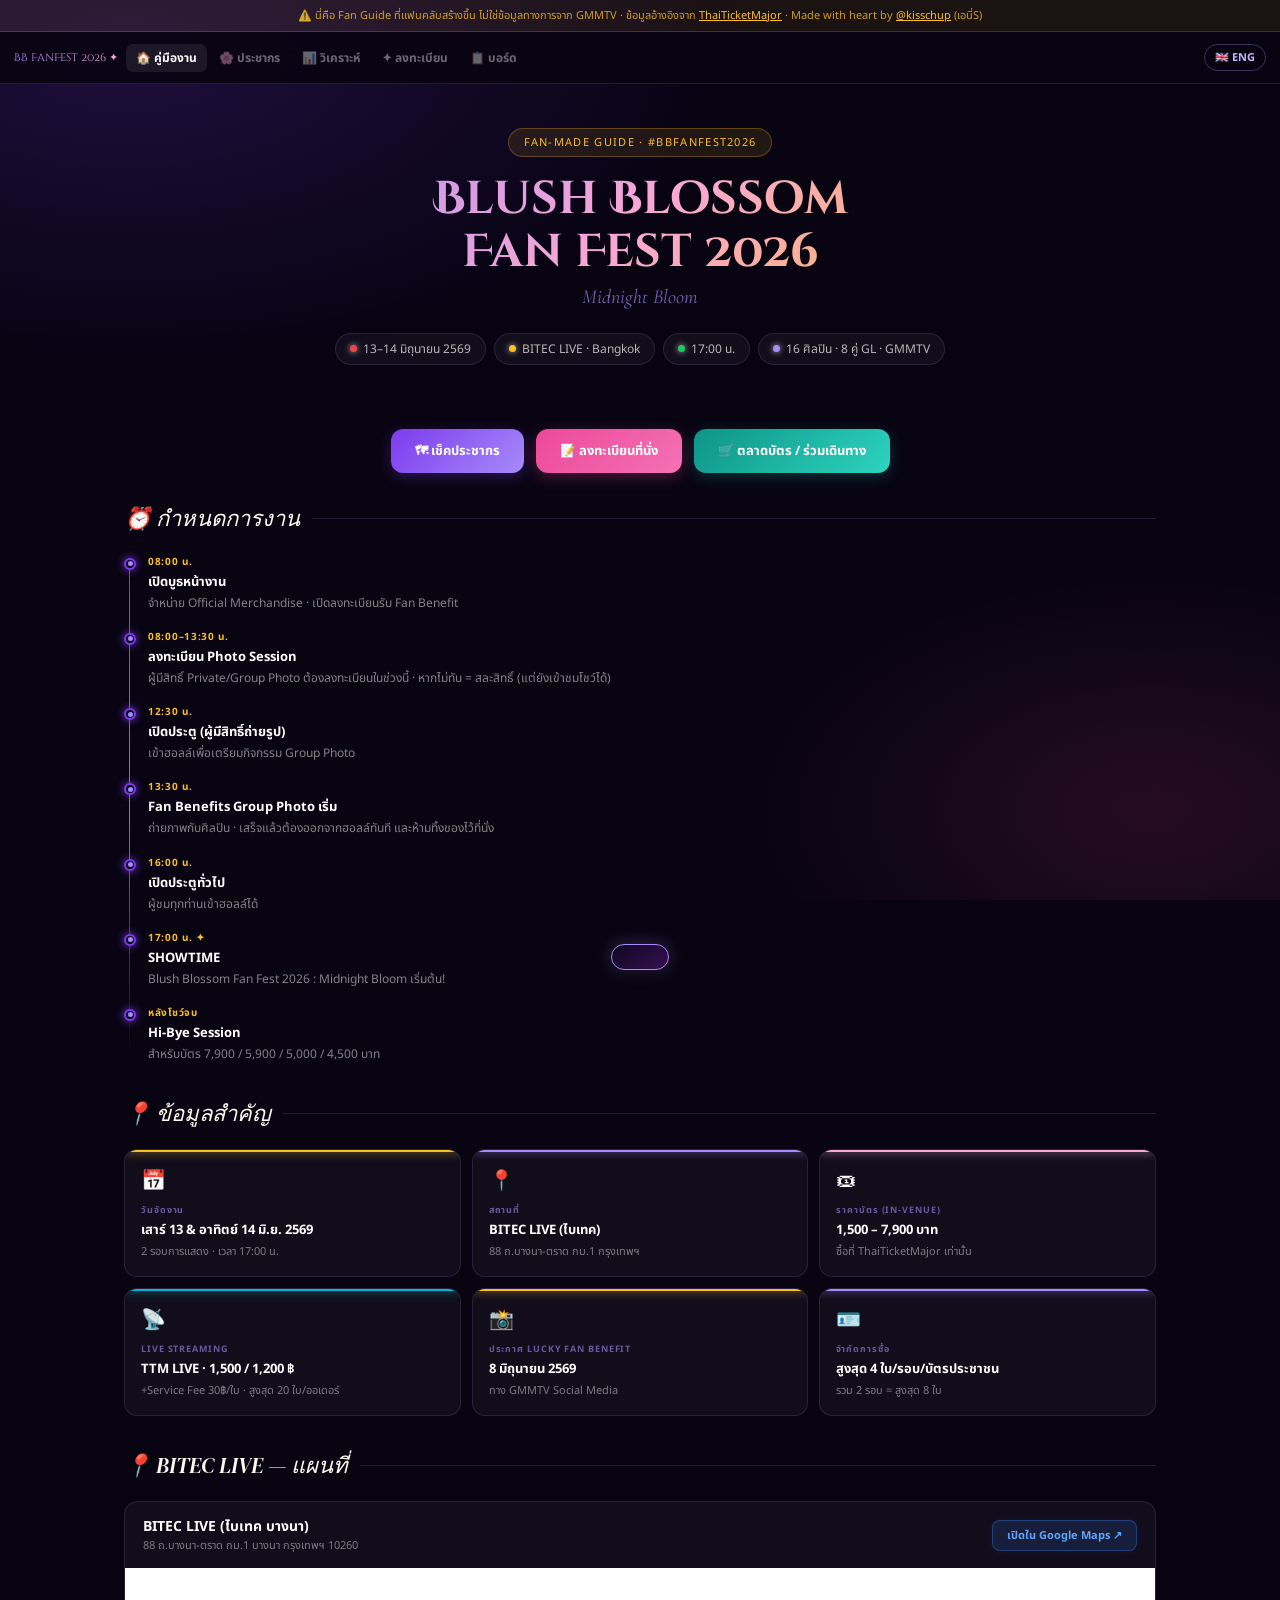
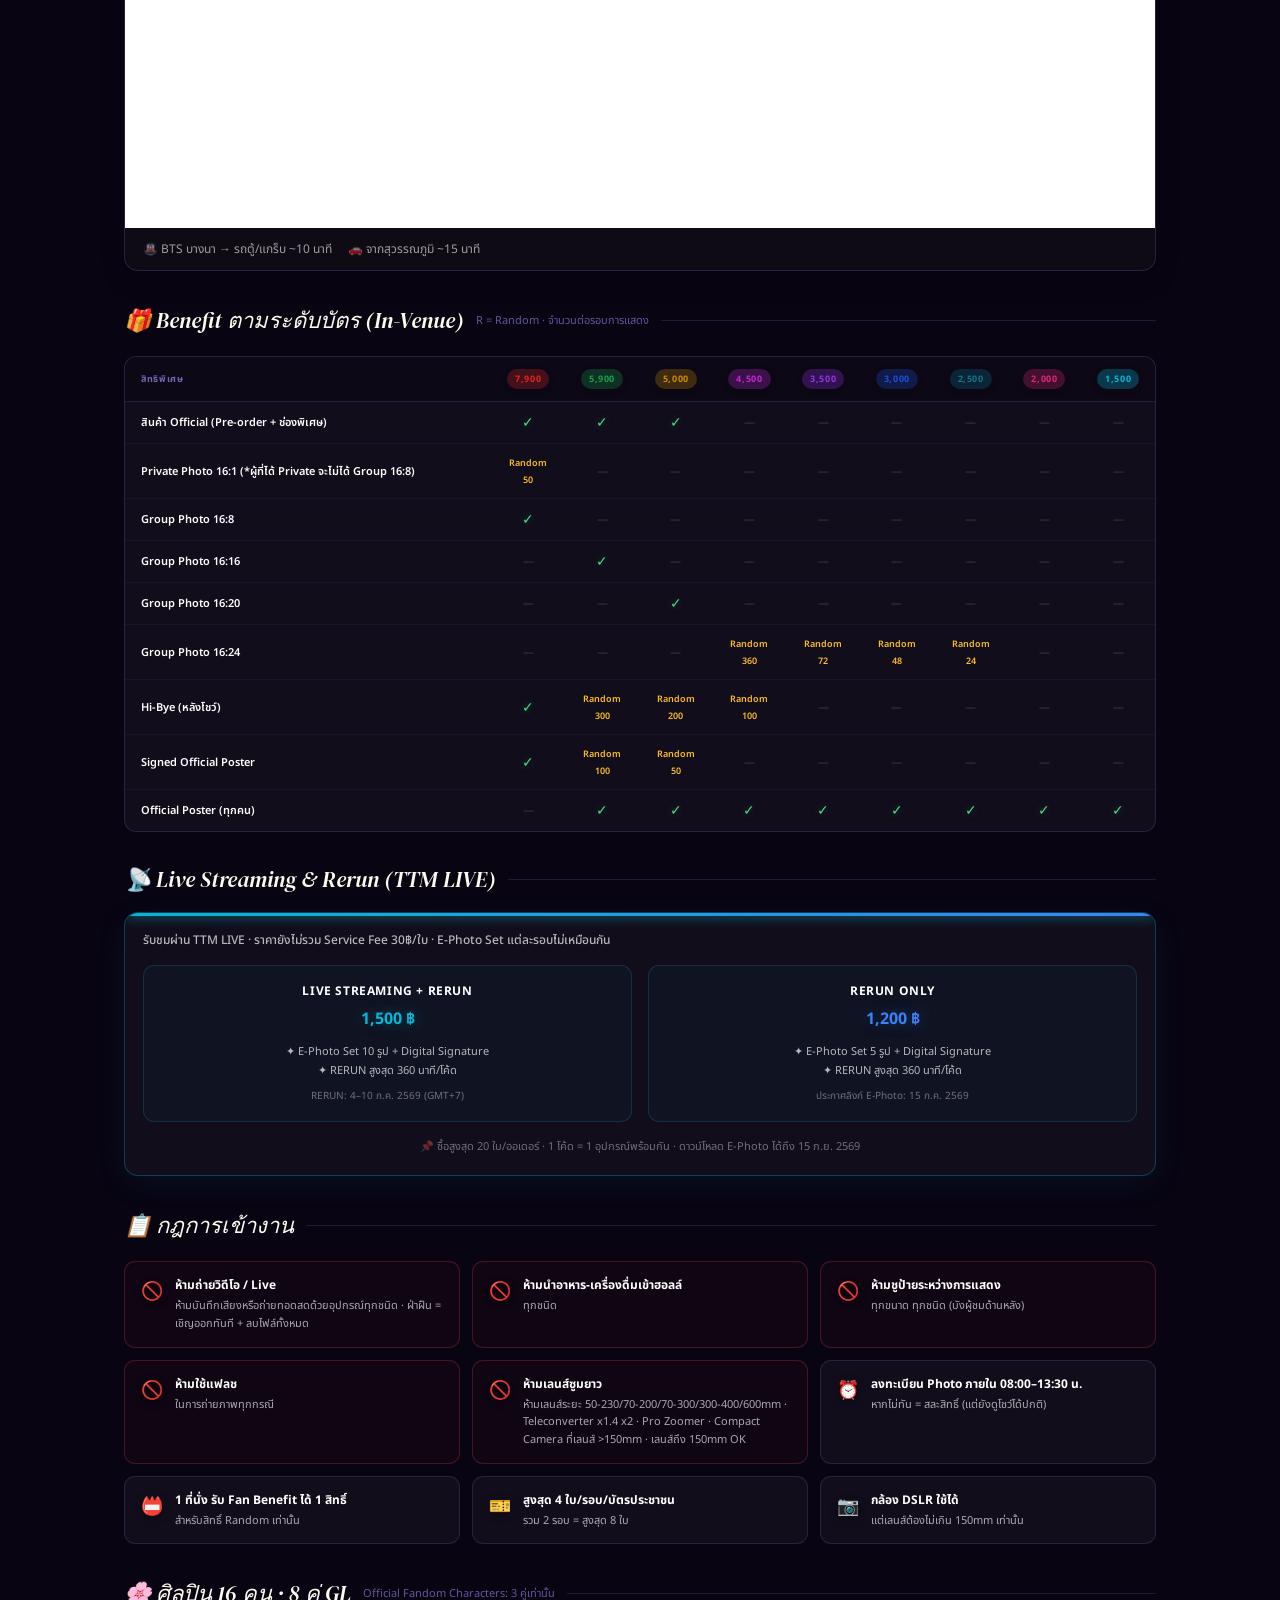
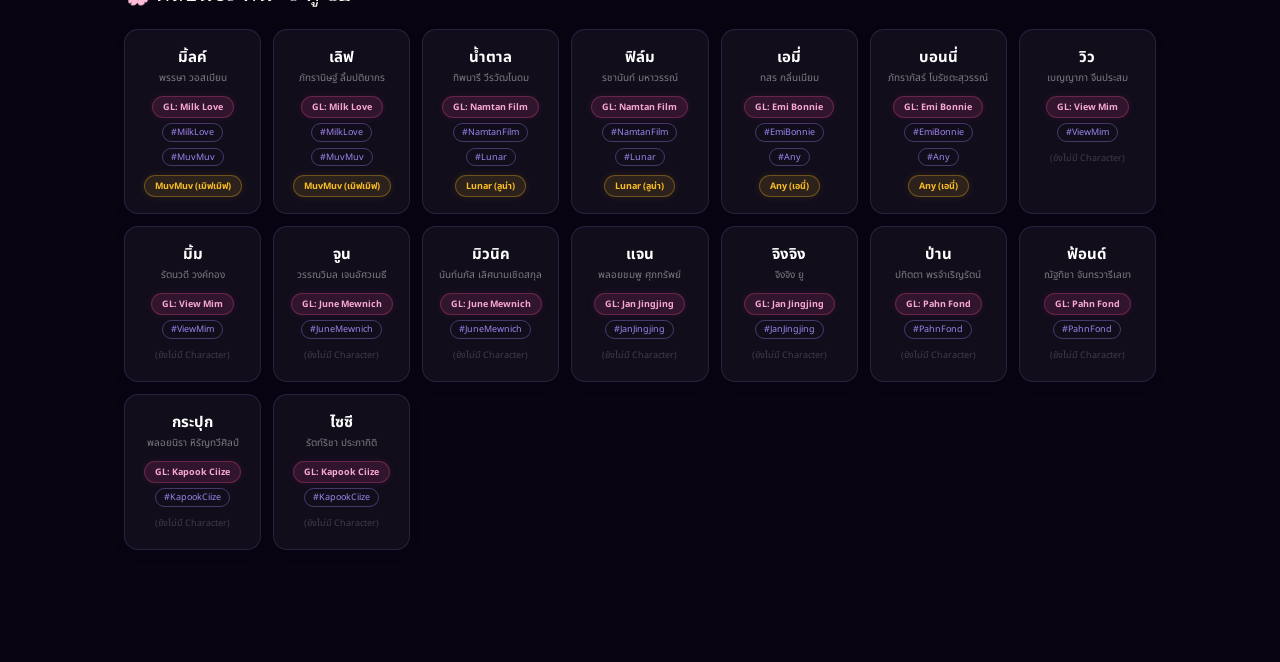
==== commit a105351f: "share ride" ====
--- a/index.html
+++ b/index.html
@@ -36,8 +36,8 @@
     <button class="nav-tab" onclick="goPage('register')" data-page="register">
       <span data-th="✦ ลงทะเบียน" data-en="✦ Register">✦ ลงทะเบียน</span>
     </button>
-    <button class="nav-tab" onclick="goPage('marketplace')" data-page="marketplace">
-      <span data-th="🛒 ประกาศ" data-en="🛒 Listings">🛒 ประกาศ</span>
+    <button class="nav-tab" onclick="goPage('board')" data-page="board">
+      <span data-th="📋 บอร์ด" data-en="📋 Board">📋 บอร์ด</span>
     </button>
   </div>
   <button class="lang-btn" onclick="toggleLang()" id="lang-btn">🇬🇧 ENG</button>
@@ -63,7 +63,7 @@
   <div style="display:flex;gap:12px;margin-bottom:28px;flex-wrap:wrap;justify-content:center">
     <button onclick="goPage('census')" style="padding:12px 24px;background:linear-gradient(135deg,#7c3aed,#a78bfa);border:none;border-radius:12px;color:#fff;font-family:'Noto Sans Thai',sans-serif;font-size:13px;font-weight:700;cursor:pointer;box-shadow:0 4px 15px rgba(124,58,237,0.3);transition:all 0.2s" onmouseover="this.style.boxShadow='0 6px 20px rgba(124,58,237,0.5)'" onmouseout="this.style.boxShadow='0 4px 15px rgba(124,58,237,0.3)'" data-th="🗺 เช็คประชากร" data-en="🗺 Census">🗺 เช็คประชากร</button>
     <button onclick="goPage('register')" style="padding:12px 24px;background:linear-gradient(135deg,#ec4899,#f472b6);border:none;border-radius:12px;color:#fff;font-family:'Noto Sans Thai',sans-serif;font-size:13px;font-weight:700;cursor:pointer;box-shadow:0 4px 15px rgba(236,72,153,0.3);transition:all 0.2s" onmouseover="this.style.boxShadow='0 6px 20px rgba(236,72,153,0.5)'" onmouseout="this.style.boxShadow='0 4px 15px rgba(236,72,153,0.3)'" data-th="📝 ลงทะเบียนที่นั่ง" data-en="📝 Register Seat">📝 ลงทะเบียนที่นั่ง</button>
-    <button onclick="goPage('marketplace')" style="padding:12px 24px;background:linear-gradient(135deg,#0d9488,#2dd4bf);border:none;border-radius:12px;color:#fff;font-family:'Noto Sans Thai',sans-serif;font-size:13px;font-weight:700;cursor:pointer;box-shadow:0 4px 15px rgba(13,148,136,0.3);transition:all 0.2s" onmouseover="this.style.boxShadow='0 6px 20px rgba(13,148,136,0.5)'" onmouseout="this.style.boxShadow='0 4px 15px rgba(13,148,136,0.3)'" data-th="🛒 ตลาดซื้อขาย/เทรด" data-en="🛒 Marketplace">🛒 ตลาดซื้อขาย/เทรด</button>
+    <button onclick="goPage('board')" style="padding:12px 24px;background:linear-gradient(135deg,#0d9488,#2dd4bf);border:none;border-radius:12px;color:#fff;font-family:'Noto Sans Thai',sans-serif;font-size:13px;font-weight:700;cursor:pointer;box-shadow:0 4px 15px rgba(13,148,136,0.3);transition:all 0.2s" onmouseover="this.style.boxShadow='0 6px 20px rgba(13,148,136,0.5)'" onmouseout="this.style.boxShadow='0 4px 15px rgba(13,148,136,0.3)'" data-th="🛒 ตลาดบัตร / ร่วมเดินทาง" data-en="🛒 Board">🛒 ตลาดบัตร / ร่วมเดินทาง</button>
   </div>
 
   <div class="sec-hd"><span data-th="⏰ กำหนดการงาน" data-en="⏰ Day Schedule">⏰ กำหนดการงาน</span></div>
@@ -421,6 +421,7 @@
     <button class="register-tab on" id="register-tab-seat" onclick="setRegisterTab('seat')" data-th="🎟 ที่นั่ง" data-en="🎟 Seat">🎟 ที่นั่ง</button>
     <button class="register-tab" id="register-tab-live" onclick="setRegisterTab('live')" data-th="📡 Live Streaming" data-en="📡 Live Streaming">📡 Live Streaming</button>
     <button class="register-tab" id="register-tab-marketplace" onclick="setRegisterTab('marketplace')" data-th="🛒 ลงประกาศ" data-en="🛒 List Ticket">🛒 ลงประกาศ</button>
+    <button class="register-tab" id="register-tab-rideshare" onclick="setRegisterTab('rideshare')" data-th="🚗 ร่วมเดินทาง" data-en="🚗 Share Ride">🚗 ร่วมเดินทาง</button>
   </div>
 
   <div class="register-pane active" id="register-pane-seat">
@@ -647,7 +648,111 @@
     <p class="form-note" data-th="ลงประกาศแล้วจะได้ Owner Key สำหรับปิดประกาศ · ข้อมูลติดต่อจะแสดงสาธารณะ · ห้ามตั้งราคาเกิน Original" data-en="After posting you'll receive an Owner Key to close the listing · Contact info will be public · No markups allowed">ลงประกาศแล้วจะได้ Owner Key สำหรับปิดประกาศ · ข้อมูลติดต่อจะแสดงสาธารณะ · ห้ามตั้งราคาเกิน Original</p>
 
     <div style="margin-top:12px;text-align:center">
-      <button onclick="goPage('marketplace')" style="padding:8px 20px;background:rgba(167,139,250,.12);border:1px solid rgba(167,139,250,.3);border-radius:100px;color:#a78bfa;font-family:'Noto Sans Thai',sans-serif;font-size:12px;font-weight:700;cursor:pointer" data-th="📋 ดูประกาศทั้งหมด →" data-en="📋 View all listings →">📋 ดูประกาศทั้งหมด →</button>
+      <button onclick="goPage('board')" style="padding:8px 20px;background:rgba(167,139,250,.12);border:1px solid rgba(167,139,250,.3);border-radius:100px;color:#a78bfa;font-family:'Noto Sans Thai',sans-serif;font-size:12px;font-weight:700;cursor:pointer" data-th="📋 ดูประกาศทั้งหมด →" data-en="📋 View all listings →">📋 ดูประกาศทั้งหมด →</button>
+    </div>
+  </div>
+  </div>
+
+  <div class="register-pane" id="register-pane-rideshare">
+  <div class="reg-card">
+    <div class="reg-title" data-th="🚗 ลงประกาศร่วมเดินทาง" data-en="🚗 Post a Ride Share">🚗 ลงประกาศร่วมเดินทาง</div>
+
+    <!-- Day -->
+    <div class="fg" style="margin-bottom:16px">
+      <label class="req" data-th="วันที่" data-en="Day">วันที่</label>
+      <div class="day-grid">
+        <div class="day-opt"><input type="radio" name="rs-day" id="rs-d13" value="13"><label for="rs-d13"><strong>13</strong> มิ.ย.</label></div>
+        <div class="day-opt"><input type="radio" name="rs-day" id="rs-d14" value="14"><label for="rs-d14"><strong>14</strong> มิ.ย.</label></div>
+        <div class="day-opt"><input type="radio" name="rs-day" id="rs-both" value="both"><label for="rs-both">📅 ทั้งสองวัน</label></div>
+      </div>
+    </div>
+
+    <!-- Direction -->
+    <div class="fg" style="margin-bottom:16px">
+      <label class="req" data-th="ทิศทางการเดินทาง" data-en="Direction">ทิศทางการเดินทาง</label>
+      <div class="day-grid">
+        <div class="day-opt"><input type="radio" name="rs-dir" id="rs-to" value="to_event"><label for="rs-to">🏟 ไปงาน</label></div>
+        <div class="day-opt"><input type="radio" name="rs-dir" id="rs-from" value="from_event"><label for="rs-from">🏠 กลับบ้าน</label></div>
+        <div class="day-opt"><input type="radio" name="rs-dir" id="rs-dir-both" value="both"><label for="rs-dir-both">🔄 ไป-กลับ</label></div>
+      </div>
+    </div>
+
+    <!-- Transport type -->
+    <div class="fg" style="margin-bottom:16px">
+      <label class="req" data-th="ประเภทยานพาหนะ" data-en="Transport Type">ประเภทยานพาหนะ</label>
+      <div class="day-grid" style="grid-template-columns:repeat(auto-fill,minmax(130px,1fr))">
+        <div class="day-opt"><input type="radio" name="rs-transport" id="rs-car" value="car"><label for="rs-car">🚗 รถส่วนตัว</label></div>
+        <div class="day-opt"><input type="radio" name="rs-transport" id="rs-grab" value="grab_taxi"><label for="rs-grab">🚖 Grab / แท็กซี่</label></div>
+        <div class="day-opt"><input type="radio" name="rs-transport" id="rs-van" value="van"><label for="rs-van">🚌 รถตู้ / Minivan</label></div>
+        <div class="day-opt"><input type="radio" name="rs-transport" id="rs-bts" value="bts"><label for="rs-bts">🚇 BTS / MRT</label></div>
+        <div class="day-opt"><input type="radio" name="rs-transport" id="rs-airport" value="airport"><label for="rs-airport">✈️ สนามบิน</label></div>
+      </div>
+    </div>
+
+    <!-- From / To area -->
+    <div class="frow">
+      <div class="fg">
+        <label class="req" data-th="ต้นทาง / จุดนัดพบ" data-en="From / Meeting point">ต้นทาง / จุดนัดพบ</label>
+        <input type="text" id="rs-from-area" placeholder="เช่น BTS อ่อนนุช, สุขุมวิท 71, เชียงใหม่…" maxlength="80">
+      </div>
+      <div class="fg">
+        <label class="req" data-th="ปลายทาง" data-en="Destination">ปลายทาง</label>
+        <input type="text" id="rs-to-area" placeholder="เช่น BITEC, BTS บางนา, สุวรรณภูมิ…" maxlength="80">
+      </div>
+    </div>
+
+    <!-- Slots + Time -->
+    <div class="frow">
+      <div class="fg">
+        <label data-th="จำนวนที่ว่าง (คน)" data-en="Available slots">จำนวนที่ว่าง (คน)</label>
+        <select id="rs-slots">
+          <option value="1">1 คน</option>
+          <option value="2">2 คน</option>
+          <option value="3">3 คน</option>
+          <option value="4">4 คน</option>
+          <option value="5">5 คน</option>
+          <option value="6">6 คน</option>
+          <option value="7">7 คน</option>
+          <option value="8">8 คน</option>
+          <option value="9">9 คน</option>
+        </select>
+        <div style="font-size:11px;color:rgba(255,255,255,.35);margin-top:5px">มีที่ว่างรับคนร่วมเดินทางได้กี่คน</div>
+      </div>
+      <div class="fg">
+        <label data-th="เวลาออกเดินทาง (ไม่บังคับ)" data-en="Departure time (optional)">เวลาออกเดินทาง (ไม่บังคับ)</label>
+        <input type="text" id="rs-departure-time" placeholder="เช่น 15:30, หลังงานจบ, ~23:00" maxlength="30">
+      </div>
+    </div>
+
+    <div class="divider"></div>
+
+    <!-- Contact -->
+    <div class="frow">
+      <div class="fg">
+        <label data-th="Twitter / X (@handle)" data-en="Twitter / X">Twitter / X (@handle)</label>
+        <input type="text" id="rs-twitter" placeholder="@yourname">
+      </div>
+      <div class="fg">
+        <label data-th="LINE ID" data-en="LINE ID">LINE ID</label>
+        <input type="text" id="rs-line-id" placeholder="your.line.id">
+      </div>
+    </div>
+    <div style="font-size:11px;color:rgba(251,191,36,.7);margin-bottom:14px">⚡ ต้องกรอก Twitter หรือ LINE ID อย่างน้อย 1 ช่อง</div>
+
+    <!-- Note -->
+    <div class="frow full">
+      <div class="fg">
+        <label data-th="หมายเหตุ (ไม่บังคับ)" data-en="Note (optional)">หมายเหตุ (ไม่บังคับ)</label>
+        <input type="text" id="rs-note" placeholder="เช่น หารค่าน้ำมัน / หลายต่อ BTS→Grab→BITEC / ผู้หญิงเท่านั้น" maxlength="200">
+      </div>
+    </div>
+
+    <div class="seat-check" id="rs-err-msg"></div>
+    <button class="submit-btn" onclick="submitRideShareForm()" id="rs-submit-btn" data-th="🚗 ลงประกาศร่วมเดินทาง" data-en="🚗 Post Ride">🚗 ลงประกาศร่วมเดินทาง</button>
+    <p class="form-note" data-th="ลงประกาศแล้วจะได้ Close Key สำหรับลบประกาศ · ข้อมูลติดต่อจะแสดงสาธารณะ · ไม่มีค่าใช้จ่ายใดๆ" data-en="After posting you'll get a Close Key to remove the listing · Contact info will be public · Always free">ลงประกาศแล้วจะได้ Close Key · ข้อมูลติดต่อจะแสดงสาธารณะ · ไม่มีค่าใช้จ่ายใดๆ</p>
+
+    <div style="margin-top:12px;text-align:center">
+      <button onclick="goPage('board');setBoardTab('rideshare')" style="padding:8px 20px;background:rgba(45,212,191,.1);border:1px solid rgba(45,212,191,.3);border-radius:100px;color:#2dd4bf;font-family:'Noto Sans Thai',sans-serif;font-size:12px;font-weight:700;cursor:pointer">📋 ดูประกาศทั้งหมด →</button>
     </div>
   </div>
   </div>
@@ -702,54 +807,99 @@
 </div>
 </div>
 
-<div class="page" id="page-marketplace">
+<div class="page" id="page-board">
 <div class="wrap">
+  <!-- Board header -->
   <div class="census-top">
     <div>
-      <div class="census-title" data-th="🛒 ประกาศขาย / เทรดบัตร" data-en="🛒 Ticket Listings — Resell &amp; Trade">🛒 ประกาศขาย / เทรดบัตร</div>
+      <div class="census-title">📋 บอร์ดชุมชน</div>
       <span style="font-size:12px;color:rgba(255,255,255,.6);display:inline-block;margin-top:4px">
         <span class="live-dot"></span>
-        <span data-th="ประกาศจากแฟนคลับที่ลงทะเบียนจริง" data-en="Listings from registered fans">ประกาศจากแฟนคลับที่ลงทะเบียนจริง</span>
+        <span data-th="ประกาศและนัดหมายจากแฟนคลับ" data-en="Fan-posted listings & meetups">ประกาศและนัดหมายจากแฟนคลับ</span>
       </span>
     </div>
     <div style="display:flex;gap:10px;align-items:center;flex-wrap:wrap">
+      <button id="board-refresh-btn" onclick="boardRefresh()" style="padding:8px 16px;background:rgba(244,114,182,.15);border:1px solid #f472b6;border-radius:100px;color:#fff;font-family:'Noto Sans Thai',sans-serif;font-size:12px;font-weight:700;cursor:pointer">↻ อัปเดต</button>
+      <button id="board-post-btn" onclick="boardPost()" style="padding:8px 16px;background:linear-gradient(135deg,#7c3aed,#a78bfa);border:none;border-radius:100px;color:#fff;font-family:'Noto Sans Thai',sans-serif;font-size:12px;font-weight:700;cursor:pointer">+ ลงประกาศ</button>
+    </div>
+  </div>
+
+  <!-- Board sub-tabs -->
+  <div style="display:flex;gap:0;margin-bottom:18px;border-bottom:2px solid rgba(255,255,255,.1)">
+    <button class="board-tab on" id="board-tab-marketplace" onclick="setBoardTab('marketplace')">🎫 ตลาดบัตร</button>
+    <button class="board-tab" id="board-tab-rideshare" onclick="setBoardTab('rideshare')">🚗 ร่วมเดินทาง</button>
+  </div>
+
+  <!-- ── Marketplace panel ── -->
+  <div id="board-panel-marketplace">
+    <div style="display:flex;gap:8px;flex-wrap:wrap;margin-bottom:14px;align-items:center">
+      <span style="font-size:12px;color:rgba(255,255,255,.5);font-weight:600">กรอง:</span>
+      <button class="cdf-chip on" id="mkt-f-day-all" onclick="setMktFilter('day','all')" data-th="ทุกวัน" data-en="All days">ทุกวัน</button>
+      <button class="cdf-chip" id="mkt-f-day-13" onclick="setMktFilter('day','13')" data-th="13 มิ.ย." data-en="13 Jun">13 มิ.ย.</button>
+      <button class="cdf-chip" id="mkt-f-day-14" onclick="setMktFilter('day','14')" data-th="14 มิ.ย." data-en="14 Jun">14 มิ.ย.</button>
+      <span style="color:rgba(255,255,255,.2)">|</span>
+      <button class="cdf-chip on" id="mkt-f-type-all" onclick="setMktFilter('type','all')" data-th="ทุกประเภท" data-en="All types">ทุกประเภท</button>
+      <button class="cdf-chip" id="mkt-f-type-resell" onclick="setMktFilter('type','resell')" data-th="ขายต่อ" data-en="Resell">ขายต่อ</button>
+      <button class="cdf-chip" id="mkt-f-type-trade" onclick="setMktFilter('type','trade')" data-th="เทรด" data-en="Trade">เทรด</button>
+      <span style="color:rgba(255,255,255,.2)">|</span>
+      <select id="mkt-f-zone" onchange="setMktFilter('zone',this.value)" style="padding:5px 10px;background:rgba(255,255,255,.07);border:1px solid rgba(255,255,255,.15);border-radius:100px;color:#fff;font-family:'Noto Sans Thai',sans-serif;font-size:12px">
+        <option value="all" data-th="ทุกโซน" data-en="All zones">ทุกโซน</option>
+        <option value="A">Zone A</option>
+        <option value="B">Zone B</option>
+        <option value="C">Zone C</option>
+        <option value="D">Zone D</option>
+        <option value="E">Zone E</option>
+      </select>
+    </div>
+    <div style="display:flex;justify-content:space-between;align-items:center;margin-bottom:10px">
       <div class="total-badge">
         <strong id="mkt-total">0</strong>
         <span data-th="ประกาศ" data-en="listings">ประกาศ</span>
       </div>
-      <button onclick="syncMarketplaceData(true).then(renderMarketplaceListings)" style="padding:8px 16px;background:rgba(244,114,182,.15);border:1px solid #f472b6;border-radius:100px;color:#fff;font-family:'Noto Sans Thai',sans-serif;font-size:12px;font-weight:700;cursor:pointer" data-th="↻ อัปเดต" data-en="↻ Refresh">↻ อัปเดต</button>
-      <button onclick="setRegisterTab('marketplace');goPage('register')" style="padding:8px 16px;background:linear-gradient(135deg,#7c3aed,#a78bfa);border:none;border-radius:100px;color:#fff;font-family:'Noto Sans Thai',sans-serif;font-size:12px;font-weight:700;cursor:pointer" data-th="+ ลงประกาศใหม่" data-en="+ New listing">+ ลงประกาศใหม่</button>
-    </div>
-  </div>
-
-  <div style="display:flex;gap:8px;flex-wrap:wrap;margin-bottom:14px;align-items:center">
-    <span style="font-size:12px;color:rgba(255,255,255,.5);font-weight:600" data-th="กรอง:" data-en="Filter:">กรอง:</span>
-    <button class="cdf-chip on" id="mkt-f-day-all" onclick="setMktFilter('day','all')" data-th="ทุกวัน" data-en="All days">ทุกวัน</button>
-    <button class="cdf-chip" id="mkt-f-day-13" onclick="setMktFilter('day','13')" data-th="13 มิ.ย." data-en="13 Jun">13 มิ.ย.</button>
-    <button class="cdf-chip" id="mkt-f-day-14" onclick="setMktFilter('day','14')" data-th="14 มิ.ย." data-en="14 Jun">14 มิ.ย.</button>
-    <span style="color:rgba(255,255,255,.2)">|</span>
-    <button class="cdf-chip on" id="mkt-f-type-all" onclick="setMktFilter('type','all')" data-th="ทุกประเภท" data-en="All types">ทุกประเภท</button>
-    <button class="cdf-chip" id="mkt-f-type-resell" onclick="setMktFilter('type','resell')" data-th="ขายต่อ" data-en="Resell">ขายต่อ</button>
-    <button class="cdf-chip" id="mkt-f-type-trade" onclick="setMktFilter('type','trade')" data-th="เทรด" data-en="Trade">เทรด</button>
-    <span style="color:rgba(255,255,255,.2)">|</span>
-    <select id="mkt-f-zone" onchange="setMktFilter('zone',this.value)" style="padding:5px 10px;background:rgba(255,255,255,.07);border:1px solid rgba(255,255,255,.15);border-radius:100px;color:#fff;font-family:'Noto Sans Thai',sans-serif;font-size:12px">
-      <option value="all" data-th="ทุกโซน" data-en="All zones">ทุกโซน</option>
-      <option value="A">Zone A</option>
-      <option value="B">Zone B</option>
-      <option value="C">Zone C</option>
-      <option value="D">Zone D</option>
-      <option value="E">Zone E</option>
-    </select>
-  </div>
-
-  <div id="mkt-listings" style="display:grid;grid-template-columns:repeat(auto-fill,minmax(300px,1fr));gap:14px">
-    <div style="grid-column:1/-1;text-align:center;color:rgba(255,255,255,.35);padding:40px 0;font-size:13px" data-th="กำลังโหลดประกาศ..." data-en="Loading listings...">กำลังโหลดประกาศ...</div>
-  </div>
-
-  <div style="margin-top:24px;padding:14px 18px;border-radius:12px;background:rgba(251,191,36,.06);border:1px solid rgba(251,191,36,.2);font-size:12px;color:rgba(255,255,255,.5);line-height:1.8">
-    <strong style="color:#fde68a">⚠️ ข้อควรระวัง:</strong>
-    <span data-th="ข้อมูลในประกาศเป็นข้อมูลที่ผู้ลงประกาศกรอกเอง ระบบไม่ได้ยืนยันตัวตน · ตรวจสอบหลักฐานก่อนดำเนินการ · อย่าโอนเงินก่อนได้รับบัตรและตรวจสอบแล้ว" data-en="Listing info is self-reported and not verified by this system · Check proof before proceeding · Never transfer money before receiving and verifying the ticket">ข้อมูลในประกาศเป็นข้อมูลที่ผู้ลงประกาศกรอกเอง ระบบไม่ได้ยืนยันตัวตน · ตรวจสอบหลักฐานก่อนดำเนินการ · อย่าโอนเงินก่อนได้รับบัตรและตรวจสอบแล้ว</span>
-  </div>
+    </div>
+    <div id="mkt-listings" style="display:grid;grid-template-columns:repeat(auto-fill,minmax(300px,1fr));gap:14px">
+      <div style="grid-column:1/-1;text-align:center;color:rgba(255,255,255,.35);padding:40px 0;font-size:13px">กำลังโหลดประกาศ...</div>
+    </div>
+    <div style="margin-top:24px;padding:14px 18px;border-radius:12px;background:rgba(251,191,36,.06);border:1px solid rgba(251,191,36,.2);font-size:12px;color:rgba(255,255,255,.5);line-height:1.8">
+      <strong style="color:#fde68a">⚠️ ข้อควรระวัง:</strong>
+      ข้อมูลในประกาศเป็นข้อมูลที่ผู้ลงประกาศกรอกเอง ระบบไม่ได้ยืนยันตัวตน · ตรวจสอบหลักฐานก่อนดำเนินการ · อย่าโอนเงินก่อนได้รับบัตรและตรวจสอบแล้ว
+    </div>
+  </div><!-- /board-panel-marketplace -->
+
+  <!-- ── RideShare panel ── -->
+  <div id="board-panel-rideshare" style="display:none">
+    <div style="display:flex;gap:8px;flex-wrap:wrap;margin-bottom:14px;align-items:center">
+      <span style="font-size:12px;color:rgba(255,255,255,.5);font-weight:600">กรอง:</span>
+      <button class="cdf-chip on" id="rs-f-day-all" onclick="setRsFilter('day','all')">ทุกวัน</button>
+      <button class="cdf-chip" id="rs-f-day-13" onclick="setRsFilter('day','13')">13 มิ.ย.</button>
+      <button class="cdf-chip" id="rs-f-day-14" onclick="setRsFilter('day','14')">14 มิ.ย.</button>
+      <span style="color:rgba(255,255,255,.2)">|</span>
+      <button class="cdf-chip on" id="rs-f-dir-all" onclick="setRsFilter('dir','all')">ทุกทิศทาง</button>
+      <button class="cdf-chip" id="rs-f-dir-to" onclick="setRsFilter('dir','to_event')">→ ไปงาน</button>
+      <button class="cdf-chip" id="rs-f-dir-from" onclick="setRsFilter('dir','from_event')">→ กลับบ้าน</button>
+      <span style="color:rgba(255,255,255,.2)">|</span>
+      <button class="cdf-chip on" id="rs-f-tr-all" onclick="setRsFilter('tr','all')">ทุกประเภท</button>
+      <button class="cdf-chip" id="rs-f-tr-car" onclick="setRsFilter('tr','car')">🚗 รถส่วนตัว</button>
+      <button class="cdf-chip" id="rs-f-tr-grab" onclick="setRsFilter('tr','grab_taxi')">🟢 Grab/แท็กซี่</button>
+      <button class="cdf-chip" id="rs-f-tr-van" onclick="setRsFilter('tr','van')">🚐 รถตู้</button>
+      <button class="cdf-chip" id="rs-f-tr-bts" onclick="setRsFilter('tr','bts')">🚇 BTS/MRT</button>
+      <button class="cdf-chip" id="rs-f-tr-airport" onclick="setRsFilter('tr','airport')">✈️ สนามบิน</button>
+    </div>
+    <div style="display:flex;justify-content:space-between;align-items:center;margin-bottom:10px">
+      <div class="total-badge">
+        <strong id="rs-total">0</strong>
+        <span>โพสต์</span>
+      </div>
+    </div>
+    <div id="rs-listings" style="display:grid;grid-template-columns:repeat(auto-fill,minmax(300px,1fr));gap:14px">
+      <div style="grid-column:1/-1;text-align:center;color:rgba(255,255,255,.35);padding:40px 0;font-size:13px">กำลังโหลด...</div>
+    </div>
+    <div style="margin-top:24px;padding:14px 18px;border-radius:12px;background:rgba(45,212,191,.06);border:1px solid rgba(45,212,191,.2);font-size:12px;color:rgba(255,255,255,.5);line-height:1.8">
+      <strong style="color:#5eead4">🚗 ร่วมเดินทางกัน:</strong>
+      ข้อมูลติดต่อจากผู้โพสต์โดยตรง · ระบบไม่ได้ยืนยันตัวตน · นัดหมายด้วยความระมัดระวัง · แชร์ค่าใช้จ่ายตกลงกันเองระหว่างผู้เดินทาง
+    </div>
+  </div><!-- /board-panel-rideshare -->
+
 </div>
 </div>
 
@@ -917,6 +1067,52 @@
   </div>
 </div>
 
+<!-- RideShare success modal (shown after posting a ride) -->
+<div class="confirm-modal" id="rs-success-modal" aria-hidden="true" onclick="if(event.target===this)closeRsSuccessModal()">
+  <div class="confirm-modal-card" role="dialog" aria-modal="true" aria-labelledby="rs-success-title">
+    <div class="confirm-modal-title" id="rs-success-title">🚗 โพสต์สำเร็จ! พบเพื่อนร่วมทาง</div>
+    <div class="confirm-modal-desc">บันทึก Ride ID และ Close Key ไว้ — ใช้สำหรับลบโพสต์เมื่อเดินทางครบแล้ว</div>
+    <div class="confirm-grid" style="grid-template-columns:1fr;gap:10px">
+      <div class="confirm-item">
+        <span class="confirm-key">Ride ID</span>
+        <span class="confirm-val" id="rs-success-id" style="font-size:13px;letter-spacing:.05em">-</span>
+      </div>
+      <div>
+        <span style="font-size:12px;color:rgba(255,255,255,.6);display:block;margin-bottom:6px">Close Key <span style="color:#fde68a">(บันทึกไว้ก่อนปิด — จะไม่แสดงอีก)</span></span>
+        <div class="rs-key-box" id="rs-success-key" onclick="copyRsKey()" title="คลิกเพื่อคัดลอก">-</div>
+      </div>
+    </div>
+    <div style="margin-top:12px;padding:10px 12px;border-radius:10px;border:1px solid rgba(251,191,36,.35);background:rgba(251,191,36,.08);font-size:12px;color:#fde68a;line-height:1.7">
+      ⚠️ Close Key แสดงเพียงครั้งเดียว — บันทึกไว้ในโน้ตหรือ DM ตัวเอง<br>ใช้ปิดโพสต์เมื่อครบจำนวนคนแล้ว
+    </div>
+    <div class="confirm-actions" style="flex-wrap:wrap">
+      <button class="confirm-btn ok" type="button" onclick="copyRsKey()">📋 คัดลอก Close Key</button>
+      <button class="confirm-btn cancel" type="button" onclick="closeRsSuccessModal()">ปิด</button>
+    </div>
+  </div>
+</div>
+
+<!-- Close RideShare modal -->
+<div class="confirm-modal" id="close-rideshare-modal" aria-hidden="true" onclick="if(event.target===this)closeCloseRideShareModal()">
+  <div class="confirm-modal-card" role="dialog" aria-modal="true" aria-labelledby="crs-title">
+    <div class="confirm-modal-title" id="crs-title">🔐 ปิดโพสต์ร่วมเดินทาง</div>
+    <div class="confirm-modal-desc">กรอก Ride ID และ Close Key เพื่อลบโพสต์ออกจากบอร์ด</div>
+    <div class="fg" style="margin-bottom:12px">
+      <label style="font-size:12px;color:rgba(255,255,255,.6);margin-bottom:6px;display:block">Ride ID</label>
+      <input type="text" id="crs-ride-id" placeholder="SR-xxxxxxxxxxxx" style="width:100%;box-sizing:border-box">
+    </div>
+    <div class="fg" style="margin-bottom:12px">
+      <label style="font-size:12px;color:rgba(255,255,255,.6);margin-bottom:6px;display:block">Close Key</label>
+      <input type="text" id="crs-close-key" placeholder="CK-xxxxxxxxxxxxxxxxxxxx" style="width:100%;box-sizing:border-box">
+    </div>
+    <div class="seat-check" id="crs-status-msg" style="margin-bottom:10px"></div>
+    <div class="confirm-actions">
+      <button class="confirm-btn ok" type="button" id="crs-submit-btn" onclick="submitCloseRideShare()">ยืนยันปิดโพสต์</button>
+      <button class="confirm-btn cancel" type="button" onclick="closeCloseRideShareModal()">ยกเลิก</button>
+    </div>
+  </div>
+</div>
+
 <script src="assets/app.js"></script>
 </body>
 </html>
--- a/assets/style.css
+++ b/assets/style.css
@@ -514,6 +514,30 @@
 .register-tab.on{background:rgba(167,139,250,.22);border-color:var(--lav);color:#fff;box-shadow:0 0 12px rgba(167,139,250,.25)}
 .register-pane{display:none}
 .register-pane.active{display:block}
+.board-tab{padding:11px 20px;border:none;border-bottom:3px solid transparent;background:transparent;color:rgba(255,255,255,.5);font-family:'Noto Sans Thai',sans-serif;font-size:13px;font-weight:700;cursor:pointer;transition:all .2s;margin-bottom:-2px}
+.board-tab:hover{color:rgba(255,255,255,.8)}
+.board-tab.on{color:#fff;border-bottom-color:var(--lav)}
+.rs-card{background:var(--card);border:1px solid rgba(45,212,191,.2);border-radius:16px;padding:16px;display:flex;flex-direction:column;gap:10px;transition:border-color .2s}
+.rs-card:hover{border-color:rgba(45,212,191,.45)}
+.rs-card-header{display:flex;justify-content:space-between;align-items:flex-start;gap:8px}
+.rs-badge{display:inline-flex;align-items:center;gap:4px;padding:4px 10px;border-radius:999px;font-size:10px;font-weight:700}
+.rs-badge.to-event{background:rgba(167,139,250,.2);color:#a78bfa;border:1px solid rgba(167,139,250,.35)}
+.rs-badge.from-event{background:rgba(244,114,182,.2);color:#f472b6;border:1px solid rgba(244,114,182,.35)}
+.rs-badge.both{background:rgba(45,212,191,.2);color:#2dd4bf;border:1px solid rgba(45,212,191,.35)}
+.rs-route{font-size:13px;font-weight:700;color:#fff;line-height:1.4}
+.rs-meta{display:flex;flex-wrap:wrap;gap:6px;align-items:center}
+.rs-pill{padding:3px 9px;border-radius:999px;font-size:10px;font-weight:600;background:rgba(255,255,255,.06);border:1px solid rgba(255,255,255,.1);color:rgba(255,255,255,.65)}
+.rs-note{font-size:11px;color:rgba(255,255,255,.5);line-height:1.6;padding:8px 10px;background:rgba(255,255,255,.03);border-radius:8px;border:1px solid rgba(255,255,255,.06)}
+.rs-contact{display:flex;gap:8px;flex-wrap:wrap}
+.rs-contact-btn{padding:7px 12px;border-radius:999px;font-size:11px;font-weight:700;cursor:pointer;border:none;font-family:'Noto Sans Thai',sans-serif;transition:all .2s}
+.rs-contact-btn.twitter{background:rgba(29,161,242,.15);color:#1da1f2;border:1px solid rgba(29,161,242,.3)}
+.rs-contact-btn.twitter:hover{background:rgba(29,161,242,.3)}
+.rs-contact-btn.line{background:rgba(0,185,0,.12);color:#00b900;border:1px solid rgba(0,185,0,.25)}
+.rs-contact-btn.line:hover{background:rgba(0,185,0,.25)}
+.rs-close-btn{padding:5px 10px;border-radius:999px;font-size:10px;font-weight:700;cursor:pointer;border:1px solid rgba(255,255,255,.12);background:rgba(255,255,255,.05);color:rgba(255,255,255,.4);font-family:'Noto Sans Thai',sans-serif;transition:all .2s;align-self:flex-start}
+.rs-close-btn:hover{border-color:rgba(244,114,182,.4);color:#f472b6}
+.rs-key-box{background:rgba(0,0,0,.4);border:1px solid rgba(45,212,191,.3);border-radius:10px;padding:10px 14px;font-family:monospace;font-size:13px;color:#2dd4bf;word-break:break-all;letter-spacing:.04em;cursor:pointer;transition:background .2s;text-align:center}
+.rs-key-box:hover{background:rgba(45,212,191,.08)}
 .analysis-live-note{font-size:11px;color:rgba(255,255,255,.5);margin-bottom:12px}
 
 /* setup banner */
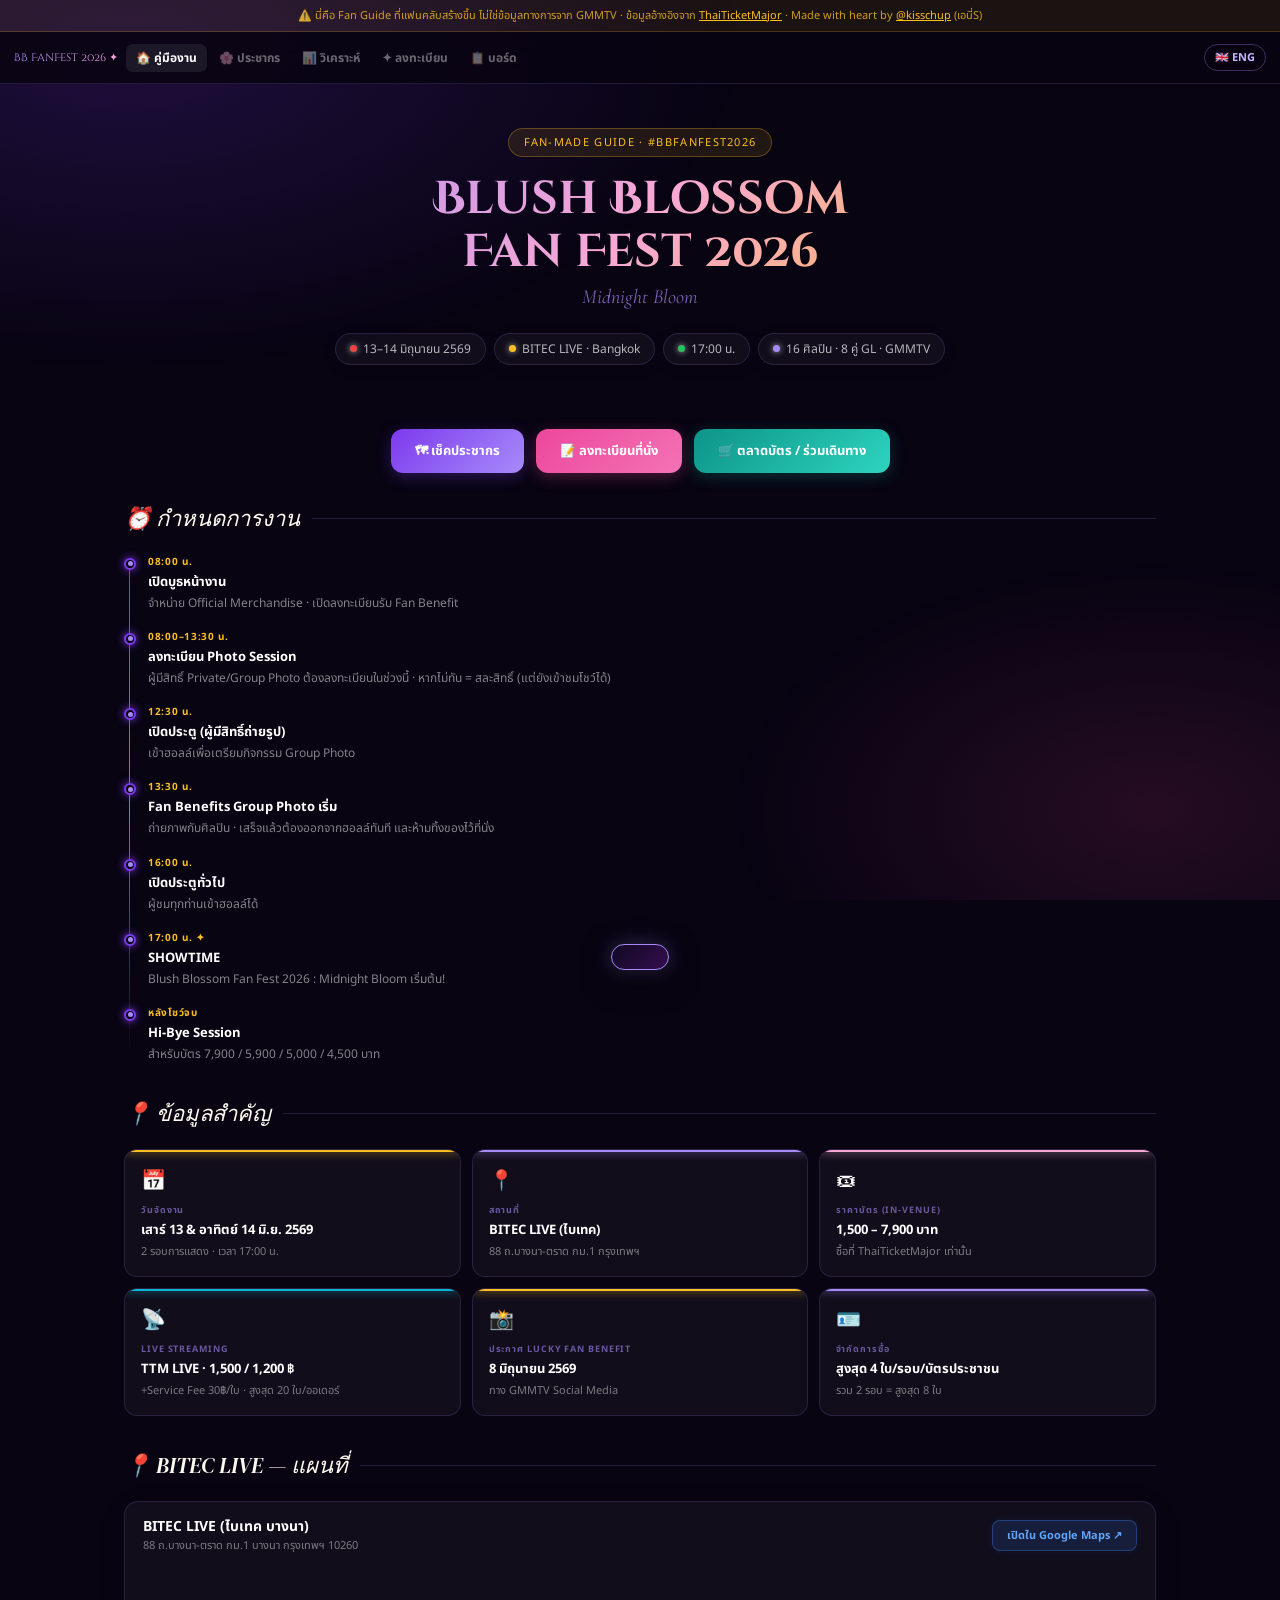
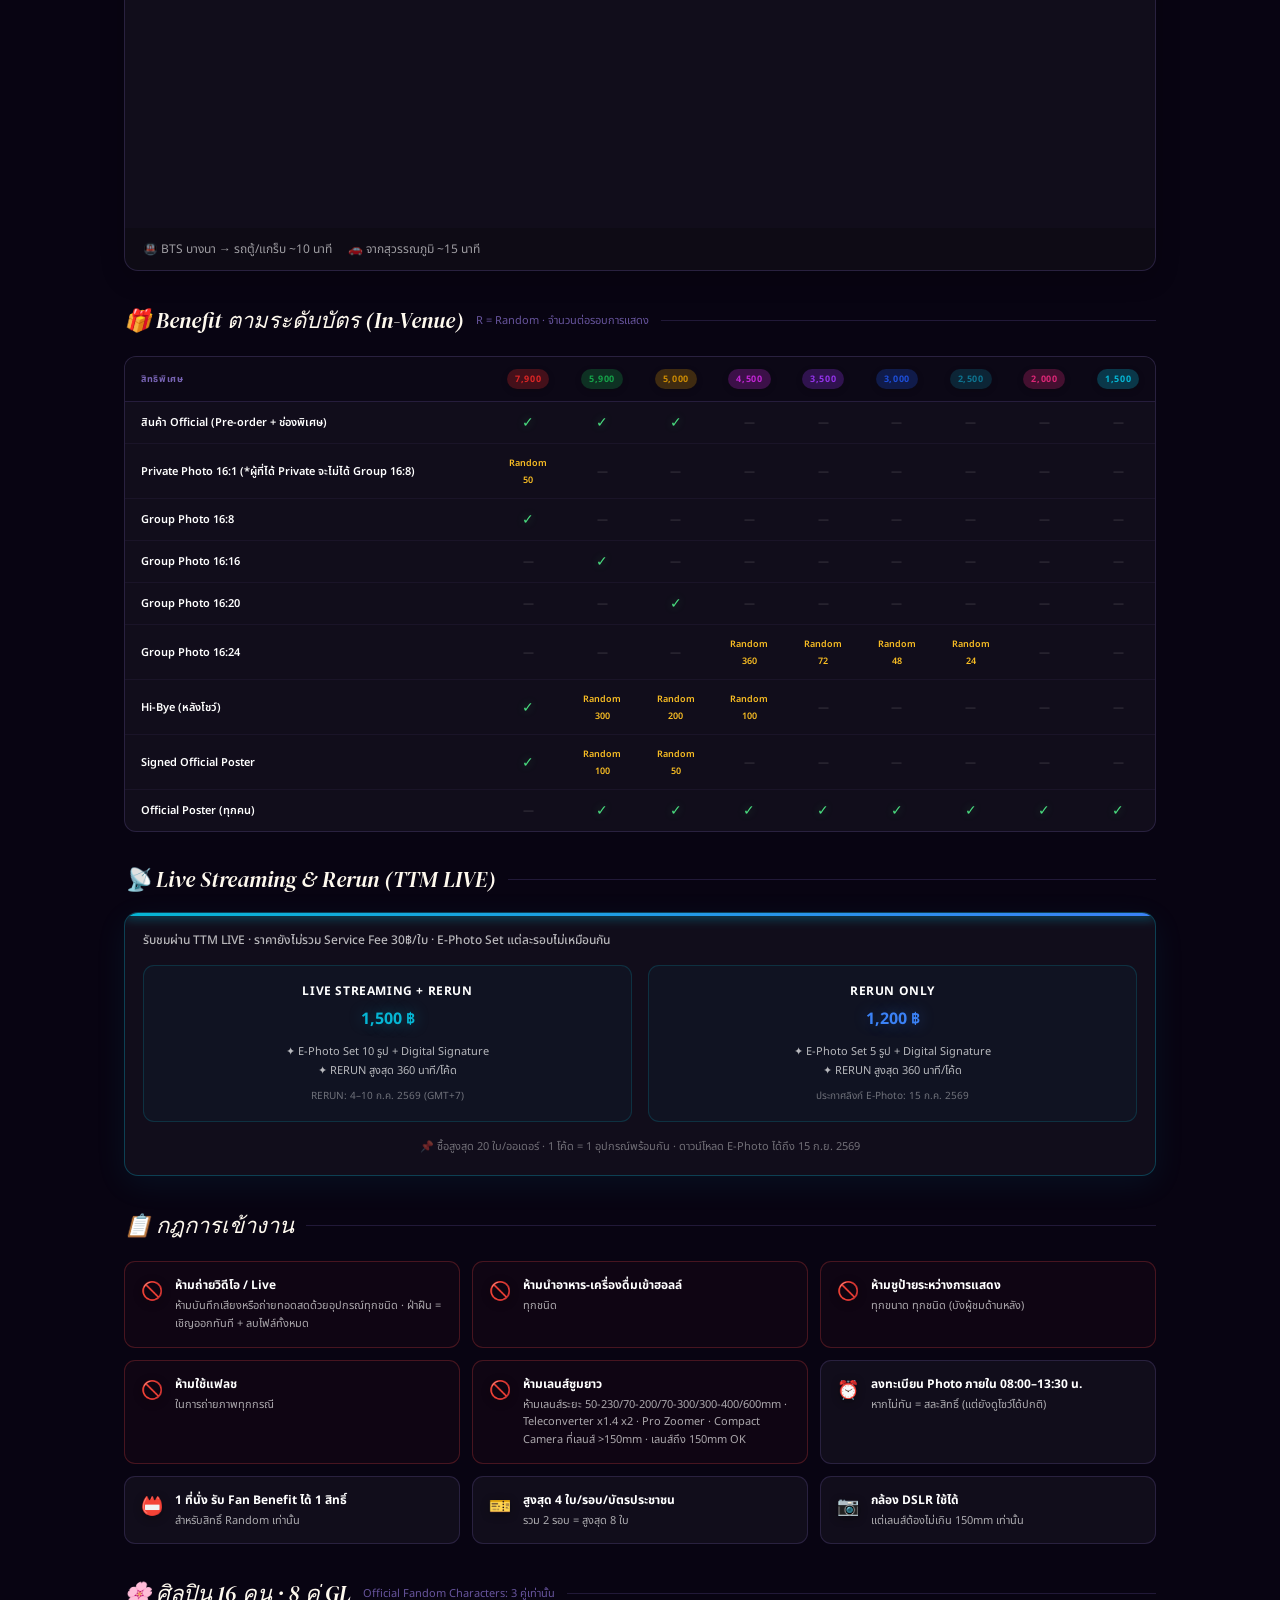
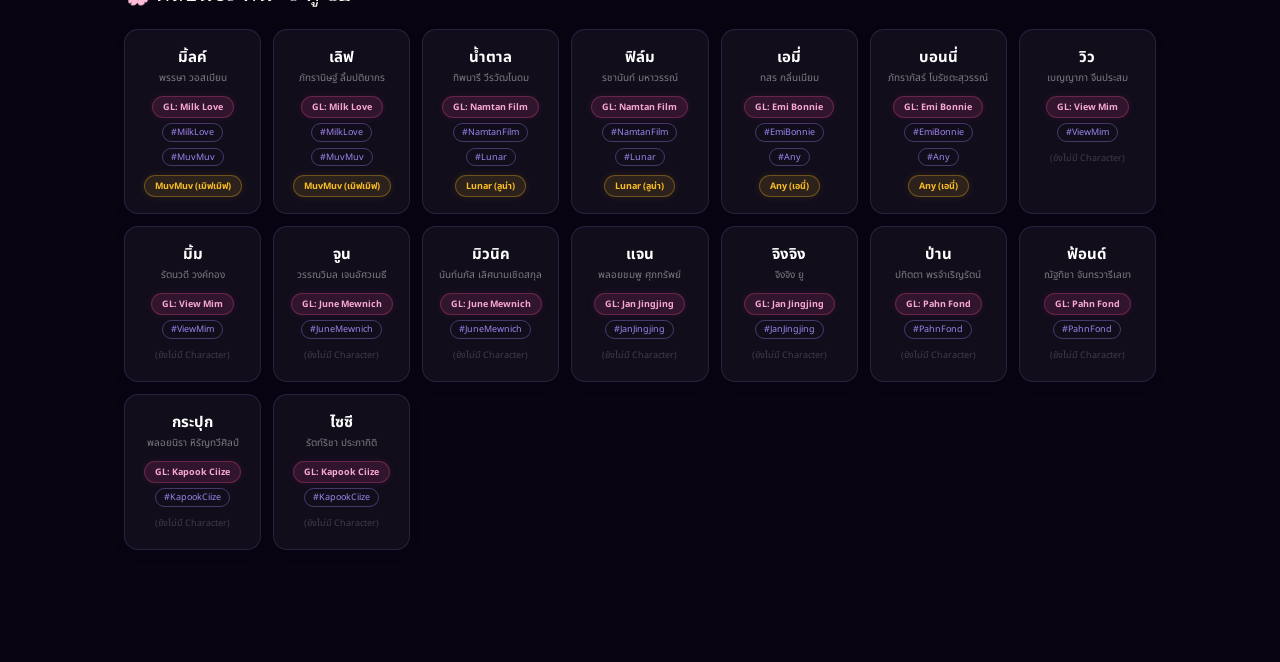
==== commit 52e3315a: "stat" ====
--- a/index.html
+++ b/index.html
@@ -7,6 +7,8 @@
 <link rel="preconnect" href="https://fonts.googleapis.com">
 <link href="https://fonts.googleapis.com/css2?family=Noto+Sans+Thai:wght@300;400;600;700&family=Playpen+Sans+Thai:wght@400;500;600;700&family=Cinzel+Decorative:wght@700&family=Cormorant+Garamond:ital,wght@0,300;0,500;1,300&family=DM+Serif+Display:ital@0;1&display=swap" rel="stylesheet">
 <link rel="stylesheet" href="assets/style.css">
+<script data-goatcounter="https://bbfanfest2026.goatcounter.com/count"
+        async src="//gc.zgo.at/count.js"></script>
 </head>
 <body>
 
@@ -63,7 +65,7 @@
   <div style="display:flex;gap:12px;margin-bottom:28px;flex-wrap:wrap;justify-content:center">
     <button onclick="goPage('census')" style="padding:12px 24px;background:linear-gradient(135deg,#7c3aed,#a78bfa);border:none;border-radius:12px;color:#fff;font-family:'Noto Sans Thai',sans-serif;font-size:13px;font-weight:700;cursor:pointer;box-shadow:0 4px 15px rgba(124,58,237,0.3);transition:all 0.2s" onmouseover="this.style.boxShadow='0 6px 20px rgba(124,58,237,0.5)'" onmouseout="this.style.boxShadow='0 4px 15px rgba(124,58,237,0.3)'" data-th="🗺 เช็คประชากร" data-en="🗺 Census">🗺 เช็คประชากร</button>
     <button onclick="goPage('register')" style="padding:12px 24px;background:linear-gradient(135deg,#ec4899,#f472b6);border:none;border-radius:12px;color:#fff;font-family:'Noto Sans Thai',sans-serif;font-size:13px;font-weight:700;cursor:pointer;box-shadow:0 4px 15px rgba(236,72,153,0.3);transition:all 0.2s" onmouseover="this.style.boxShadow='0 6px 20px rgba(236,72,153,0.5)'" onmouseout="this.style.boxShadow='0 4px 15px rgba(236,72,153,0.3)'" data-th="📝 ลงทะเบียนที่นั่ง" data-en="📝 Register Seat">📝 ลงทะเบียนที่นั่ง</button>
-    <button onclick="goPage('board')" style="padding:12px 24px;background:linear-gradient(135deg,#0d9488,#2dd4bf);border:none;border-radius:12px;color:#fff;font-family:'Noto Sans Thai',sans-serif;font-size:13px;font-weight:700;cursor:pointer;box-shadow:0 4px 15px rgba(13,148,136,0.3);transition:all 0.2s" onmouseover="this.style.boxShadow='0 6px 20px rgba(13,148,136,0.5)'" onmouseout="this.style.boxShadow='0 4px 15px rgba(13,148,136,0.3)'" data-th="🛒 ตลาดบัตร / ร่วมเดินทาง" data-en="🛒 Board">🛒 ตลาดบัตร / ร่วมเดินทาง</button>
+    <button onclick="goPage('board')" style="padding:12px 24px;background:linear-gradient(135deg,#0d9488,#2dd4bf);border:none;border-radius:12px;color:#fff;font-family:'Noto Sans Thai',sans-serif;font-size:13px;font-weight:700;cursor:pointer;box-shadow:0 4px 15px rgba(13,148,136,0.3);transition:all 0.2s" onmouseover="this.style.boxShadow='0 6px 20px rgba(13,148,136,0.5)'" onmouseout="this.style.boxShadow='0 4px 15px rgba(13,148,136,0.3)'" data-th="🛒 ตลาดบัตร / ร่วมเดินทาง" data-en="🛒 Ticket Market / Share Ride">🛒 ตลาดบัตร / ร่วมเดินทาง</button>
   </div>
 
   <div class="sec-hd"><span data-th="⏰ กำหนดการงาน" data-en="⏰ Day Schedule">⏰ กำหนดการงาน</span></div>
@@ -661,9 +663,9 @@
     <div class="fg" style="margin-bottom:16px">
       <label class="req" data-th="วันที่" data-en="Day">วันที่</label>
       <div class="day-grid">
-        <div class="day-opt"><input type="radio" name="rs-day" id="rs-d13" value="13"><label for="rs-d13"><strong>13</strong> มิ.ย.</label></div>
-        <div class="day-opt"><input type="radio" name="rs-day" id="rs-d14" value="14"><label for="rs-d14"><strong>14</strong> มิ.ย.</label></div>
-        <div class="day-opt"><input type="radio" name="rs-day" id="rs-both" value="both"><label for="rs-both">📅 ทั้งสองวัน</label></div>
+        <div class="day-opt"><input type="radio" name="rs-day" id="rs-d13" value="13"><label for="rs-d13" data-th="13 มิ.ย." data-en="13 Jun"><strong>13</strong> มิ.ย.</label></div>
+        <div class="day-opt"><input type="radio" name="rs-day" id="rs-d14" value="14"><label for="rs-d14" data-th="14 มิ.ย." data-en="14 Jun"><strong>14</strong> มิ.ย.</label></div>
+        <div class="day-opt"><input type="radio" name="rs-day" id="rs-both" value="both"><label for="rs-both" data-th="📅 ทั้งสองวัน" data-en="📅 Both days">📅 ทั้งสองวัน</label></div>
       </div>
     </div>
 
@@ -671,9 +673,9 @@
     <div class="fg" style="margin-bottom:16px">
       <label class="req" data-th="ทิศทางการเดินทาง" data-en="Direction">ทิศทางการเดินทาง</label>
       <div class="day-grid">
-        <div class="day-opt"><input type="radio" name="rs-dir" id="rs-to" value="to_event"><label for="rs-to">🏟 ไปงาน</label></div>
-        <div class="day-opt"><input type="radio" name="rs-dir" id="rs-from" value="from_event"><label for="rs-from">🏠 กลับบ้าน</label></div>
-        <div class="day-opt"><input type="radio" name="rs-dir" id="rs-dir-both" value="both"><label for="rs-dir-both">🔄 ไป-กลับ</label></div>
+        <div class="day-opt"><input type="radio" name="rs-dir" id="rs-to" value="to_event"><label for="rs-to" data-th="🏟 ไปงาน" data-en="🏟 To Venue">🏟 ไปงาน</label></div>
+        <div class="day-opt"><input type="radio" name="rs-dir" id="rs-from" value="from_event"><label for="rs-from" data-th="🏠 กลับบ้าน" data-en="🏠 Going Home">🏠 กลับบ้าน</label></div>
+        <div class="day-opt"><input type="radio" name="rs-dir" id="rs-dir-both" value="both"><label for="rs-dir-both" data-th="🔄 ไป-กลับ" data-en="🔄 Both ways">🔄 ไป-กลับ</label></div>
       </div>
     </div>
 
@@ -681,11 +683,11 @@
     <div class="fg" style="margin-bottom:16px">
       <label class="req" data-th="ประเภทยานพาหนะ" data-en="Transport Type">ประเภทยานพาหนะ</label>
       <div class="day-grid" style="grid-template-columns:repeat(auto-fill,minmax(130px,1fr))">
-        <div class="day-opt"><input type="radio" name="rs-transport" id="rs-car" value="car"><label for="rs-car">🚗 รถส่วนตัว</label></div>
-        <div class="day-opt"><input type="radio" name="rs-transport" id="rs-grab" value="grab_taxi"><label for="rs-grab">🚖 Grab / แท็กซี่</label></div>
-        <div class="day-opt"><input type="radio" name="rs-transport" id="rs-van" value="van"><label for="rs-van">🚌 รถตู้ / Minivan</label></div>
-        <div class="day-opt"><input type="radio" name="rs-transport" id="rs-bts" value="bts"><label for="rs-bts">🚇 BTS / MRT</label></div>
-        <div class="day-opt"><input type="radio" name="rs-transport" id="rs-airport" value="airport"><label for="rs-airport">✈️ สนามบิน</label></div>
+        <div class="day-opt"><input type="radio" name="rs-transport" id="rs-car" value="car"><label for="rs-car" data-th="🚗 รถส่วนตัว" data-en="🚗 Private Car">🚗 รถส่วนตัว</label></div>
+        <div class="day-opt"><input type="radio" name="rs-transport" id="rs-grab" value="grab_taxi"><label for="rs-grab" data-th="🚖 Grab / แท็กซี่" data-en="🚖 Grab / Taxi">🚖 Grab / แท็กซี่</label></div>
+        <div class="day-opt"><input type="radio" name="rs-transport" id="rs-van" value="van"><label for="rs-van" data-th="🚌 รถตู้ / Minivan" data-en="🚌 Van / Minivan">🚌 รถตู้ / Minivan</label></div>
+        <div class="day-opt"><input type="radio" name="rs-transport" id="rs-bts" value="bts"><label for="rs-bts" data-th="🚇 BTS / MRT" data-en="🚇 BTS / MRT">🚇 BTS / MRT</label></div>
+        <div class="day-opt"><input type="radio" name="rs-transport" id="rs-airport" value="airport"><label for="rs-airport" data-th="✈️ สนามบิน" data-en="✈️ Airport">✈️ สนามบิน</label></div>
       </div>
     </div>
 
@@ -693,11 +695,11 @@
     <div class="frow">
       <div class="fg">
         <label class="req" data-th="ต้นทาง / จุดนัดพบ" data-en="From / Meeting point">ต้นทาง / จุดนัดพบ</label>
-        <input type="text" id="rs-from-area" placeholder="เช่น BTS อ่อนนุช, สุขุมวิท 71, เชียงใหม่…" maxlength="80">
+        <input type="text" id="rs-from-area" placeholder="เช่น BTS อ่อนนุช, สุขุมวิท 71, เชียงใหม่…" data-ph-th="เช่น BTS อ่อนนุช, สุขุมวิท 71, เชียงใหม่…" data-ph-en="e.g. BTS On Nut, Sukhumvit 71, Chiang Mai…" maxlength="80">
       </div>
       <div class="fg">
         <label class="req" data-th="ปลายทาง" data-en="Destination">ปลายทาง</label>
-        <input type="text" id="rs-to-area" placeholder="เช่น BITEC, BTS บางนา, สุวรรณภูมิ…" maxlength="80">
+        <input type="text" id="rs-to-area" placeholder="เช่น BITEC, BTS บางนา, สุวรรณภูมิ…" data-ph-th="เช่น BITEC, BTS บางนา, สุวรรณภูมิ…" data-ph-en="e.g. BITEC, BTS Bang Na, Suvarnabhumi…" maxlength="80">
       </div>
     </div>
 
@@ -706,21 +708,21 @@
       <div class="fg">
         <label data-th="จำนวนที่ว่าง (คน)" data-en="Available slots">จำนวนที่ว่าง (คน)</label>
         <select id="rs-slots">
-          <option value="1">1 คน</option>
-          <option value="2">2 คน</option>
-          <option value="3">3 คน</option>
-          <option value="4">4 คน</option>
-          <option value="5">5 คน</option>
-          <option value="6">6 คน</option>
-          <option value="7">7 คน</option>
-          <option value="8">8 คน</option>
-          <option value="9">9 คน</option>
+          <option value="1" data-th="1 คน" data-en="1 seat">1 คน</option>
+          <option value="2" data-th="2 คน" data-en="2 seats">2 คน</option>
+          <option value="3" data-th="3 คน" data-en="3 seats">3 คน</option>
+          <option value="4" data-th="4 คน" data-en="4 seats">4 คน</option>
+          <option value="5" data-th="5 คน" data-en="5 seats">5 คน</option>
+          <option value="6" data-th="6 คน" data-en="6 seats">6 คน</option>
+          <option value="7" data-th="7 คน" data-en="7 seats">7 คน</option>
+          <option value="8" data-th="8 คน" data-en="8 seats">8 คน</option>
+          <option value="9" data-th="9 คน" data-en="9 seats">9 คน</option>
         </select>
-        <div style="font-size:11px;color:rgba(255,255,255,.35);margin-top:5px">มีที่ว่างรับคนร่วมเดินทางได้กี่คน</div>
+        <div style="font-size:11px;color:rgba(255,255,255,.35);margin-top:5px" data-th="มีที่ว่างรับคนร่วมเดินทางได้กี่คน" data-en="How many people can join your ride?">มีที่ว่างรับคนร่วมเดินทางได้กี่คน</div>
       </div>
       <div class="fg">
         <label data-th="เวลาออกเดินทาง (ไม่บังคับ)" data-en="Departure time (optional)">เวลาออกเดินทาง (ไม่บังคับ)</label>
-        <input type="text" id="rs-departure-time" placeholder="เช่น 15:30, หลังงานจบ, ~23:00" maxlength="30">
+        <input type="text" id="rs-departure-time" placeholder="เช่น 15:30, หลังงานจบ, ~23:00" data-ph-th="เช่น 15:30, หลังงานจบ, ~23:00" data-ph-en="e.g. 15:30, after the show, ~23:00" maxlength="30">
       </div>
     </div>
 
@@ -737,13 +739,13 @@
         <input type="text" id="rs-line-id" placeholder="your.line.id">
       </div>
     </div>
-    <div style="font-size:11px;color:rgba(251,191,36,.7);margin-bottom:14px">⚡ ต้องกรอก Twitter หรือ LINE ID อย่างน้อย 1 ช่อง</div>
+    <div style="font-size:11px;color:rgba(251,191,36,.7);margin-bottom:14px" data-th="⚡ ต้องกรอก Twitter หรือ LINE ID อย่างน้อย 1 ช่อง" data-en="⚡ At least one of Twitter or LINE ID is required">⚡ ต้องกรอก Twitter หรือ LINE ID อย่างน้อย 1 ช่อง</div>
 
     <!-- Note -->
     <div class="frow full">
       <div class="fg">
         <label data-th="หมายเหตุ (ไม่บังคับ)" data-en="Note (optional)">หมายเหตุ (ไม่บังคับ)</label>
-        <input type="text" id="rs-note" placeholder="เช่น หารค่าน้ำมัน / หลายต่อ BTS→Grab→BITEC / ผู้หญิงเท่านั้น" maxlength="200">
+        <input type="text" id="rs-note" placeholder="เช่น หารค่าน้ำมัน / หลายต่อ BTS→Grab→BITEC / ผู้หญิงเท่านั้น" data-ph-th="เช่น หารค่าน้ำมัน / หลายต่อ BTS→Grab→BITEC / ผู้หญิงเท่านั้น" data-ph-en="e.g. split petrol / BTS→Grab→BITEC / ladies only" maxlength="200">
       </div>
     </div>
 
@@ -752,7 +754,7 @@
     <p class="form-note" data-th="ลงประกาศแล้วจะได้ Close Key สำหรับลบประกาศ · ข้อมูลติดต่อจะแสดงสาธารณะ · ไม่มีค่าใช้จ่ายใดๆ" data-en="After posting you'll get a Close Key to remove the listing · Contact info will be public · Always free">ลงประกาศแล้วจะได้ Close Key · ข้อมูลติดต่อจะแสดงสาธารณะ · ไม่มีค่าใช้จ่ายใดๆ</p>
 
     <div style="margin-top:12px;text-align:center">
-      <button onclick="goPage('board');setBoardTab('rideshare')" style="padding:8px 20px;background:rgba(45,212,191,.1);border:1px solid rgba(45,212,191,.3);border-radius:100px;color:#2dd4bf;font-family:'Noto Sans Thai',sans-serif;font-size:12px;font-weight:700;cursor:pointer">📋 ดูประกาศทั้งหมด →</button>
+      <button onclick="goPage('board');setBoardTab('rideshare')" style="padding:8px 20px;background:rgba(45,212,191,.1);border:1px solid rgba(45,212,191,.3);border-radius:100px;color:#2dd4bf;font-family:'Noto Sans Thai',sans-serif;font-size:12px;font-weight:700;cursor:pointer" data-th="📋 ดูประกาศทั้งหมด →" data-en="📋 View all posts →">📋 ดูประกาศทั้งหมด →</button>
     </div>
   </div>
   </div>
@@ -812,28 +814,28 @@
   <!-- Board header -->
   <div class="census-top">
     <div>
-      <div class="census-title">📋 บอร์ดชุมชน</div>
+      <div class="census-title" data-th="📋 บอร์ดชุมชน" data-en="📋 Community Board">📋 บอร์ดชุมชน</div>
       <span style="font-size:12px;color:rgba(255,255,255,.6);display:inline-block;margin-top:4px">
         <span class="live-dot"></span>
         <span data-th="ประกาศและนัดหมายจากแฟนคลับ" data-en="Fan-posted listings & meetups">ประกาศและนัดหมายจากแฟนคลับ</span>
       </span>
     </div>
     <div style="display:flex;gap:10px;align-items:center;flex-wrap:wrap">
-      <button id="board-refresh-btn" onclick="boardRefresh()" style="padding:8px 16px;background:rgba(244,114,182,.15);border:1px solid #f472b6;border-radius:100px;color:#fff;font-family:'Noto Sans Thai',sans-serif;font-size:12px;font-weight:700;cursor:pointer">↻ อัปเดต</button>
-      <button id="board-post-btn" onclick="boardPost()" style="padding:8px 16px;background:linear-gradient(135deg,#7c3aed,#a78bfa);border:none;border-radius:100px;color:#fff;font-family:'Noto Sans Thai',sans-serif;font-size:12px;font-weight:700;cursor:pointer">+ ลงประกาศ</button>
+      <button id="board-refresh-btn" onclick="boardRefresh()" style="padding:8px 16px;background:rgba(244,114,182,.15);border:1px solid #f472b6;border-radius:100px;color:#fff;font-family:'Noto Sans Thai',sans-serif;font-size:12px;font-weight:700;cursor:pointer" data-th="↻ อัปเดต" data-en="↻ Refresh">↻ อัปเดต</button>
+      <button id="board-post-btn" onclick="boardPost()" style="padding:8px 16px;background:linear-gradient(135deg,#7c3aed,#a78bfa);border:none;border-radius:100px;color:#fff;font-family:'Noto Sans Thai',sans-serif;font-size:12px;font-weight:700;cursor:pointer" data-th="+ ลงประกาศ" data-en="+ Post">+ ลงประกาศ</button>
     </div>
   </div>
 
   <!-- Board sub-tabs -->
   <div style="display:flex;gap:0;margin-bottom:18px;border-bottom:2px solid rgba(255,255,255,.1)">
-    <button class="board-tab on" id="board-tab-marketplace" onclick="setBoardTab('marketplace')">🎫 ตลาดบัตร</button>
-    <button class="board-tab" id="board-tab-rideshare" onclick="setBoardTab('rideshare')">🚗 ร่วมเดินทาง</button>
+    <button class="board-tab on" id="board-tab-marketplace" onclick="setBoardTab('marketplace')" data-th="🎫 ตลาดบัตร" data-en="🎫 Ticket Market">🎫 ตลาดบัตร</button>
+    <button class="board-tab" id="board-tab-rideshare" onclick="setBoardTab('rideshare')" data-th="🚗 ร่วมเดินทาง" data-en="🚗 Share Ride">🚗 ร่วมเดินทาง</button>
   </div>
 
   <!-- ── Marketplace panel ── -->
   <div id="board-panel-marketplace">
     <div style="display:flex;gap:8px;flex-wrap:wrap;margin-bottom:14px;align-items:center">
-      <span style="font-size:12px;color:rgba(255,255,255,.5);font-weight:600">กรอง:</span>
+      <span style="font-size:12px;color:rgba(255,255,255,.5);font-weight:600" data-th="กรอง:" data-en="Filter:">กรอง:</span>
       <button class="cdf-chip on" id="mkt-f-day-all" onclick="setMktFilter('day','all')" data-th="ทุกวัน" data-en="All days">ทุกวัน</button>
       <button class="cdf-chip" id="mkt-f-day-13" onclick="setMktFilter('day','13')" data-th="13 มิ.ย." data-en="13 Jun">13 มิ.ย.</button>
       <button class="cdf-chip" id="mkt-f-day-14" onclick="setMktFilter('day','14')" data-th="14 มิ.ย." data-en="14 Jun">14 มิ.ย.</button>
@@ -858,45 +860,45 @@
       </div>
     </div>
     <div id="mkt-listings" style="display:grid;grid-template-columns:repeat(auto-fill,minmax(300px,1fr));gap:14px">
-      <div style="grid-column:1/-1;text-align:center;color:rgba(255,255,255,.35);padding:40px 0;font-size:13px">กำลังโหลดประกาศ...</div>
+      <div style="grid-column:1/-1;text-align:center;color:rgba(255,255,255,.35);padding:40px 0;font-size:13px" data-th="กำลังโหลดประกาศ..." data-en="Loading listings...">กำลังโหลดประกาศ...</div>
     </div>
     <div style="margin-top:24px;padding:14px 18px;border-radius:12px;background:rgba(251,191,36,.06);border:1px solid rgba(251,191,36,.2);font-size:12px;color:rgba(255,255,255,.5);line-height:1.8">
-      <strong style="color:#fde68a">⚠️ ข้อควรระวัง:</strong>
-      ข้อมูลในประกาศเป็นข้อมูลที่ผู้ลงประกาศกรอกเอง ระบบไม่ได้ยืนยันตัวตน · ตรวจสอบหลักฐานก่อนดำเนินการ · อย่าโอนเงินก่อนได้รับบัตรและตรวจสอบแล้ว
+      <strong style="color:#fde68a" data-th="⚠️ ข้อควรระวัง:" data-en="⚠️ Caution:">⚠️ ข้อควรระวัง:</strong>
+      <span data-th="ข้อมูลในประกาศเป็นข้อมูลที่ผู้ลงประกาศกรอกเอง ระบบไม่ได้ยืนยันตัวตน · ตรวจสอบหลักฐานก่อนดำเนินการ · อย่าโอนเงินก่อนได้รับบัตรและตรวจสอบแล้ว" data-en="Listings are user-submitted — identities are not verified · Always check proof before transacting · Never transfer money before receiving and checking the ticket">ข้อมูลในประกาศเป็นข้อมูลที่ผู้ลงประกาศกรอกเอง ระบบไม่ได้ยืนยันตัวตน · ตรวจสอบหลักฐานก่อนดำเนินการ · อย่าโอนเงินก่อนได้รับบัตรและตรวจสอบแล้ว</span>
     </div>
   </div><!-- /board-panel-marketplace -->
 
   <!-- ── RideShare panel ── -->
   <div id="board-panel-rideshare" style="display:none">
     <div style="display:flex;gap:8px;flex-wrap:wrap;margin-bottom:14px;align-items:center">
-      <span style="font-size:12px;color:rgba(255,255,255,.5);font-weight:600">กรอง:</span>
-      <button class="cdf-chip on" id="rs-f-day-all" onclick="setRsFilter('day','all')">ทุกวัน</button>
-      <button class="cdf-chip" id="rs-f-day-13" onclick="setRsFilter('day','13')">13 มิ.ย.</button>
-      <button class="cdf-chip" id="rs-f-day-14" onclick="setRsFilter('day','14')">14 มิ.ย.</button>
+      <span style="font-size:12px;color:rgba(255,255,255,.5);font-weight:600" data-th="กรอง:" data-en="Filter:">กรอง:</span>
+      <button class="cdf-chip on" id="rs-f-day-all" onclick="setRsFilter('day','all')" data-th="ทุกวัน" data-en="All days">ทุกวัน</button>
+      <button class="cdf-chip" id="rs-f-day-13" onclick="setRsFilter('day','13')" data-th="13 มิ.ย." data-en="13 Jun">13 มิ.ย.</button>
+      <button class="cdf-chip" id="rs-f-day-14" onclick="setRsFilter('day','14')" data-th="14 มิ.ย." data-en="14 Jun">14 มิ.ย.</button>
       <span style="color:rgba(255,255,255,.2)">|</span>
-      <button class="cdf-chip on" id="rs-f-dir-all" onclick="setRsFilter('dir','all')">ทุกทิศทาง</button>
-      <button class="cdf-chip" id="rs-f-dir-to" onclick="setRsFilter('dir','to_event')">→ ไปงาน</button>
-      <button class="cdf-chip" id="rs-f-dir-from" onclick="setRsFilter('dir','from_event')">→ กลับบ้าน</button>
+      <button class="cdf-chip on" id="rs-f-dir-all" onclick="setRsFilter('dir','all')" data-th="ทุกทิศทาง" data-en="All directions">ทุกทิศทาง</button>
+      <button class="cdf-chip" id="rs-f-dir-to" onclick="setRsFilter('dir','to_event')" data-th="→ ไปงาน" data-en="→ To Venue">→ ไปงาน</button>
+      <button class="cdf-chip" id="rs-f-dir-from" onclick="setRsFilter('dir','from_event')" data-th="← กลับบ้าน" data-en="← Going Home">← กลับบ้าน</button>
       <span style="color:rgba(255,255,255,.2)">|</span>
-      <button class="cdf-chip on" id="rs-f-tr-all" onclick="setRsFilter('tr','all')">ทุกประเภท</button>
-      <button class="cdf-chip" id="rs-f-tr-car" onclick="setRsFilter('tr','car')">🚗 รถส่วนตัว</button>
-      <button class="cdf-chip" id="rs-f-tr-grab" onclick="setRsFilter('tr','grab_taxi')">🟢 Grab/แท็กซี่</button>
-      <button class="cdf-chip" id="rs-f-tr-van" onclick="setRsFilter('tr','van')">🚐 รถตู้</button>
-      <button class="cdf-chip" id="rs-f-tr-bts" onclick="setRsFilter('tr','bts')">🚇 BTS/MRT</button>
-      <button class="cdf-chip" id="rs-f-tr-airport" onclick="setRsFilter('tr','airport')">✈️ สนามบิน</button>
+      <button class="cdf-chip on" id="rs-f-tr-all" onclick="setRsFilter('tr','all')" data-th="ทุกประเภท" data-en="All types">ทุกประเภท</button>
+      <button class="cdf-chip" id="rs-f-tr-car" onclick="setRsFilter('tr','car')" data-th="🚗 รถส่วนตัว" data-en="🚗 Private Car">🚗 รถส่วนตัว</button>
+      <button class="cdf-chip" id="rs-f-tr-grab" onclick="setRsFilter('tr','grab_taxi')" data-th="🟢 Grab/แท็กซี่" data-en="🟢 Grab/Taxi">🟢 Grab/แท็กซี่</button>
+      <button class="cdf-chip" id="rs-f-tr-van" onclick="setRsFilter('tr','van')" data-th="🚐 รถตู้" data-en="🚐 Van/Minibus">🚐 รถตู้</button>
+      <button class="cdf-chip" id="rs-f-tr-bts" onclick="setRsFilter('tr','bts')" data-th="🚇 BTS/MRT" data-en="🚇 BTS/MRT">🚇 BTS/MRT</button>
+      <button class="cdf-chip" id="rs-f-tr-airport" onclick="setRsFilter('tr','airport')" data-th="✈️ สนามบิน" data-en="✈️ Airport">✈️ สนามบิน</button>
     </div>
     <div style="display:flex;justify-content:space-between;align-items:center;margin-bottom:10px">
       <div class="total-badge">
         <strong id="rs-total">0</strong>
-        <span>โพสต์</span>
+        <span data-th="โพสต์" data-en="posts">โพสต์</span>
       </div>
     </div>
     <div id="rs-listings" style="display:grid;grid-template-columns:repeat(auto-fill,minmax(300px,1fr));gap:14px">
-      <div style="grid-column:1/-1;text-align:center;color:rgba(255,255,255,.35);padding:40px 0;font-size:13px">กำลังโหลด...</div>
+      <div style="grid-column:1/-1;text-align:center;color:rgba(255,255,255,.35);padding:40px 0;font-size:13px" data-th="กำลังโหลด..." data-en="Loading...">กำลังโหลด...</div>
     </div>
     <div style="margin-top:24px;padding:14px 18px;border-radius:12px;background:rgba(45,212,191,.06);border:1px solid rgba(45,212,191,.2);font-size:12px;color:rgba(255,255,255,.5);line-height:1.8">
-      <strong style="color:#5eead4">🚗 ร่วมเดินทางกัน:</strong>
-      ข้อมูลติดต่อจากผู้โพสต์โดยตรง · ระบบไม่ได้ยืนยันตัวตน · นัดหมายด้วยความระมัดระวัง · แชร์ค่าใช้จ่ายตกลงกันเองระหว่างผู้เดินทาง
+      <strong style="color:#5eead4" data-th="🚗 ร่วมเดินทางกัน:" data-en="🚗 Ride Together:">🚗 ร่วมเดินทางกัน:</strong>
+      <span data-th="ข้อมูลติดต่อจากผู้โพสต์โดยตรง · ระบบไม่ได้ยืนยันตัวตน · นัดหมายด้วยความระมัดระวัง · แชร์ค่าใช้จ่ายตกลงกันเองระหว่างผู้เดินทาง" data-en="Contact info is self-reported · Identities not verified · Arrange meetups carefully · Costs are agreed between travelers">ข้อมูลติดต่อจากผู้โพสต์โดยตรง · ระบบไม่ได้ยืนยันตัวตน · นัดหมายด้วยความระมัดระวัง · แชร์ค่าใช้จ่ายตกลงกันเองระหว่างผู้เดินทาง</span>
     </div>
   </div><!-- /board-panel-rideshare -->
 
@@ -907,8 +909,8 @@
 
 <div class="confirm-modal" id="seat-overwrite-modal" aria-hidden="true">
   <div class="confirm-modal-card" role="dialog" aria-modal="true" aria-labelledby="seat-overwrite-title">
-    <div class="confirm-modal-title" id="seat-overwrite-title">ยืนยันการลงทับข้อมูลที่นั่ง</div>
-    <div class="confirm-modal-desc" id="seat-overwrite-desc">การลงทะเบียนนี้เป็นการลงทับข้อมูลที่มีอยู่ โปรดแน่ใจว่าข้อมูลดังกล่าวเป็นข้อมูลของท่านเอง</div>
+    <div class="confirm-modal-title" id="seat-overwrite-title" data-th="ยืนยันการลงทับข้อมูลที่นั่ง" data-en="Confirm Seat Overwrite">ยืนยันการลงทับข้อมูลที่นั่ง</div>
+    <div class="confirm-modal-desc" id="seat-overwrite-desc" data-th="การลงทะเบียนนี้เป็นการลงทับข้อมูลที่มีอยู่ โปรดแน่ใจว่าข้อมูลดังกล่าวเป็นข้อมูลของท่านเอง" data-en="This registration will overwrite existing data. Please confirm this seat belongs to you.">การลงทะเบียนนี้เป็นการลงทับข้อมูลที่มีอยู่ โปรดแน่ใจว่าข้อมูลดังกล่าวเป็นข้อมูลของท่านเอง</div>
     <div class="confirm-grid">
       <div class="confirm-item"><span class="confirm-key">Day</span><span class="confirm-val" id="ow-day">-</span></div>
       <div class="confirm-item"><span class="confirm-key">Zone</span><span class="confirm-val" id="ow-zone">-</span></div>
@@ -919,11 +921,11 @@
     </div>
     <div class="confirm-agree">
       <input type="checkbox" id="ow-self-confirm">
-      <label for="ow-self-confirm" id="ow-self-confirm-label">ยืนยันว่าเป็นข้อมูลของตนเองและอนุญาตให้ลงทับข้อมูลที่นั่งนี้</label>
+      <label for="ow-self-confirm" id="ow-self-confirm-label" data-th="ยืนยันว่าเป็นข้อมูลของตนเองและอนุญาตให้ลงทับข้อมูลที่นั่งนี้" data-en="I confirm this is my seat and authorise the overwrite">ยืนยันว่าเป็นข้อมูลของตนเองและอนุญาตให้ลงทับข้อมูลที่นั่งนี้</label>
     </div>
     <div class="confirm-actions">
-      <button class="confirm-btn cancel" id="ow-cancel" type="button">ยกเลิก</button>
-      <button class="confirm-btn ok" id="ow-confirm" type="button" disabled>ยืนยันลงทับ</button>
+      <button class="confirm-btn cancel" id="ow-cancel" type="button" data-th="ยกเลิก" data-en="Cancel">ยกเลิก</button>
+      <button class="confirm-btn ok" id="ow-confirm" type="button" disabled data-th="ยืนยันลงทับ" data-en="Confirm Overwrite">ยืนยันลงทับ</button>
     </div>
   </div>
 </div>
@@ -956,7 +958,7 @@
 <div class="confirm-modal" id="owner-transfer-modal" aria-hidden="true" onclick="if(event.target===this)closeOwnerTransferModal()">
   <div class="confirm-modal-card" role="dialog" aria-modal="true" aria-labelledby="owner-transfer-title">
     <div class="confirm-modal-title" id="owner-transfer-title">🔐 Owner Key &amp; Transfer Code</div>
-    <div class="confirm-modal-desc" id="owner-transfer-desc">บันทึกรหัสนี้ทันที ใช้สำหรับจัดการประกาศขาย/เทรด และยืนยันการโอนที่นั่ง</div>
+    <div class="confirm-modal-desc" id="owner-transfer-desc" data-th="บันทึกรหัสนี้ทันที ใช้สำหรับจัดการประกาศขาย/เทรด และยืนยันการโอนที่นั่ง" data-en="Save these codes immediately — use them to manage your listing and confirm seat transfers">บันทึกรหัสนี้ทันที ใช้สำหรับจัดการประกาศขาย/เทรด และยืนยันการโอนที่นั่ง</div>
     <div class="confirm-grid" style="grid-template-columns:1fr;gap:10px">
       <div class="confirm-item" style="display:flex;justify-content:space-between;align-items:center;gap:10px;flex-wrap:wrap">
         <span class="confirm-key" id="owner-key-label">Owner Key</span>
@@ -967,20 +969,20 @@
         <span class="confirm-val" id="transfer-code-value">-</span>
       </div>
       <div class="confirm-item" style="display:flex;justify-content:space-between;align-items:center;gap:10px;flex-wrap:wrap">
-        <span class="confirm-key" id="transfer-exp-label">หมดอายุ</span>
+        <span class="confirm-key" id="transfer-exp-label" data-th="หมดอายุ" data-en="Expires">หมดอายุ</span>
         <span class="confirm-val" id="transfer-exp-value">-</span>
       </div>
     </div>
     <div id="owner-transfer-howto" style="margin-top:10px;font-size:12px;color:rgba(255,255,255,.75);line-height:1.7">
       วิธีใช้: 1) ใช้ Owner Key เพื่อปิด/แก้ไขประกาศ 2) ส่ง Transfer Code ให้ผู้รับสิทธิ์ตอนปิดดีล 3) ผู้รับสิทธิ์ใช้ Transfer Code ตอนลงข้อมูลที่นั่ง
     </div>
-    <div id="owner-transfer-warning" style="margin-top:10px;padding:10px 12px;border-radius:10px;border:1px solid rgba(251,191,36,.35);background:rgba(251,191,36,.1);font-size:12px;color:#fde68a;line-height:1.7">
+    <div id="owner-transfer-warning" style="margin-top:10px;padding:10px 12px;border-radius:10px;border:1px solid rgba(251,191,36,.35);background:rgba(251,191,36,.1);font-size:12px;color:#fde68a;line-height:1.7" data-th="⚠️ โปรดเก็บรักษาข้อมูลให้ดี ห้ามหาย และห้ามส่งให้คนที่ไม่เกี่ยวข้อง" data-en="⚠️ Keep these details safe. Never lose them or share with unrelated parties.">
       ⚠️ โปรดเก็บรักษาข้อมูลให้ดี ห้ามหาย และห้ามส่งให้คนที่ไม่เกี่ยวข้อง
     </div>
     <div class="confirm-actions" style="flex-wrap:wrap">
-      <button class="confirm-btn ok" id="copy-owner-btn" type="button" onclick="copyOwnerTransferField('owner-key-value')">คัดลอก Owner Key</button>
-      <button class="confirm-btn ok" id="copy-transfer-btn" type="button" onclick="copyOwnerTransferField('transfer-code-value')">คัดลอก Transfer Code</button>
-      <button class="confirm-btn cancel" id="owner-transfer-close-btn" type="button" onclick="closeOwnerTransferModal()">ปิด</button>
+      <button class="confirm-btn ok" id="copy-owner-btn" type="button" onclick="copyOwnerTransferField('owner-key-value')" data-th="คัดลอก Owner Key" data-en="Copy Owner Key">คัดลอก Owner Key</button>
+      <button class="confirm-btn ok" id="copy-transfer-btn" type="button" onclick="copyOwnerTransferField('transfer-code-value')" data-th="คัดลอก Transfer Code" data-en="Copy Transfer Code">คัดลอก Transfer Code</button>
+      <button class="confirm-btn cancel" id="owner-transfer-close-btn" type="button" onclick="closeOwnerTransferModal()" data-th="ปิด" data-en="Close">ปิด</button>
     </div>
   </div>
 </div>
@@ -988,8 +990,8 @@
 <!-- Marketplace listing success modal -->
 <div class="confirm-modal" id="mp-success-modal" aria-hidden="true" onclick="if(event.target===this)closeMpSuccessModal()">
   <div class="confirm-modal-card" role="dialog" aria-modal="true" aria-labelledby="mp-success-title">
-    <div class="confirm-modal-title" id="mp-success-title">🛒 ลงประกาศสำเร็จ!</div>
-    <div class="confirm-modal-desc" id="mp-success-desc">บันทึก Listing ID และ Owner Key ไว้ให้ดี — ใช้สำหรับปิดประกาศ</div>
+    <div class="confirm-modal-title" id="mp-success-title" data-th="🛒 ลงประกาศสำเร็จ!" data-en="🛒 Listing Posted!">🛒 ลงประกาศสำเร็จ!</div>
+    <div class="confirm-modal-desc" id="mp-success-desc" data-th="บันทึก Listing ID และ Owner Key ไว้ให้ดี — ใช้สำหรับปิดประกาศ" data-en="Save your Listing ID and Owner Key — you'll need them to close the listing">บันทึก Listing ID และ Owner Key ไว้ให้ดี — ใช้สำหรับปิดประกาศ</div>
     <div class="confirm-grid" style="grid-template-columns:1fr;gap:10px">
       <div class="confirm-item" style="display:flex;justify-content:space-between;align-items:center;gap:10px;flex-wrap:wrap">
         <span class="confirm-key">Listing ID</span>
@@ -1000,10 +1002,10 @@
         <span class="confirm-val" id="mp-success-owner-key">-</span>
       </div>
     </div>
-    <div style="margin-top:10px;font-size:12px;color:rgba(255,255,255,.75);line-height:1.7">
+    <div style="margin-top:10px;font-size:12px;color:rgba(255,255,255,.75);line-height:1.7" data-th="วิธีใช้: ใช้ Listing ID + Owner Key เมื่อต้องการปิดประกาศ (เช่น ขาย/เทรดสำเร็จแล้ว)" data-en="How to use: Enter your Listing ID + Owner Key when you want to close the listing (e.g. after a successful sale or trade)">
       วิธีใช้: ใช้ Listing ID + Owner Key เมื่อต้องการปิดประกาศ (เช่น ขาย/เทรดสำเร็จแล้ว)
     </div>
-    <div style="margin-top:10px;padding:10px 12px;border-radius:10px;border:1px solid rgba(251,191,36,.35);background:rgba(251,191,36,.1);font-size:12px;color:#fde68a;line-height:1.7">
+    <div style="margin-top:10px;padding:10px 12px;border-radius:10px;border:1px solid rgba(251,191,36,.35);background:rgba(251,191,36,.1);font-size:12px;color:#fde68a;line-height:1.7" data-th="⚠️ โปรดเก็บรักษาข้อมูลให้ดี ห้ามหาย และห้ามส่งให้คนที่ไม่เกี่ยวข้อง" data-en="⚠️ Keep these details safe. Never lose them or share with unrelated parties.">
       ⚠️ โปรดเก็บรักษาข้อมูลให้ดี ห้ามหาย และห้ามส่งให้คนที่ไม่เกี่ยวข้อง
     </div>
     <div class="confirm-actions" style="flex-wrap:wrap">
@@ -1017,8 +1019,8 @@
 <!-- Marketplace Transfer Code modal (แสดงหลังปิดประกาศ — สำหรับผู้ขาย/เทรด) -->
 <div class="confirm-modal" id="mp-tc-modal" aria-hidden="true" onclick="if(event.target===this)closeMpTCModal()">
   <div class="confirm-modal-card" role="dialog" aria-modal="true" aria-labelledby="mp-tc-title">
-    <div class="confirm-modal-title" id="mp-tc-title">🔑 Transfer Code — ส่งให้ผู้รับสิทธิ์</div>
-    <div class="confirm-modal-desc" id="mp-tc-desc">ประกาศถูกปิดแล้ว — ส่ง Transfer Code นี้ให้ผู้ซื้อหรือผู้รับเทรด เพื่อให้เขาใช้ตอนลงทะเบียนที่นั่ง</div>
+    <div class="confirm-modal-title" id="mp-tc-title" data-th="🔑 Transfer Code — ส่งให้ผู้รับสิทธิ์" data-en="🔑 Transfer Code — Send to the recipient">🔑 Transfer Code — ส่งให้ผู้รับสิทธิ์</div>
+    <div class="confirm-modal-desc" id="mp-tc-desc" data-th="ประกาศถูกปิดแล้ว — ส่ง Transfer Code นี้ให้ผู้ซื้อหรือผู้รับเทรด เพื่อให้เขาใช้ตอนลงทะเบียนที่นั่ง" data-en="Listing closed — send this Transfer Code to the buyer or trade recipient so they can use it when registering the seat">ประกาศถูกปิดแล้ว — ส่ง Transfer Code นี้ให้ผู้ซื้อหรือผู้รับเทรด เพื่อให้เขาใช้ตอนลงทะเบียนที่นั่ง</div>
     <div class="confirm-grid" style="grid-template-columns:1fr;gap:10px">
       <div class="confirm-item" style="display:flex;justify-content:space-between;align-items:center;gap:10px;flex-wrap:wrap">
         <span class="confirm-key">Transfer Code</span>
@@ -1030,14 +1032,23 @@
       </div>
       <div id="mp-tc-listing-info" style="font-size:12px;color:rgba(255,255,255,.6);background:rgba(255,255,255,.05);border-radius:8px;padding:10px 12px;line-height:1.8"></div>
     </div>
-    <div style="margin-top:10px;font-size:12px;color:rgba(255,255,255,.75);line-height:1.8">
+    <div id="mp-tc-howto" style="margin-top:10px;font-size:12px;color:rgba(255,255,255,.75);line-height:1.8">
       <strong style="color:#a78bfa">วิธีใช้:</strong><br>
       1️⃣ คัดลอก Transfer Code แล้วส่งให้ผู้รับสิทธิ์<br>
       2️⃣ ผู้รับสิทธิ์นำ TC ไปกรอกในฟอร์มลงทะเบียนที่นั่ง<br>
       3️⃣ ระบบจะยืนยันการโอนสิทธิ์และลงทะเบียนที่นั่งให้อัตโนมัติ
     </div>
-    <div style="margin-top:10px;padding:10px 12px;border-radius:10px;border:1px solid rgba(251,191,36,.35);background:rgba(251,191,36,.1);font-size:12px;color:#fde68a;line-height:1.7">
+    <div id="mp-tc-howto-en" style="display:none;margin-top:10px;font-size:12px;color:rgba(255,255,255,.75);line-height:1.8">
+      <strong style="color:#a78bfa">How to use:</strong><br>
+      1️⃣ Copy the Transfer Code and send it to the recipient<br>
+      2️⃣ Recipient enters the TC in the seat registration form<br>
+      3️⃣ The system will verify the transfer and register the seat automatically
+    </div>
+    <div id="mp-tc-warning" style="margin-top:10px;padding:10px 12px;border-radius:10px;border:1px solid rgba(251,191,36,.35);background:rgba(251,191,36,.1);font-size:12px;color:#fde68a;line-height:1.7">
       ⚠️ TC ใช้ได้ <strong>48 ชั่วโมง</strong> — ส่งให้ผู้รับโดยตรง อย่าเผยแพร่สาธารณะ
+    </div>
+    <div id="mp-tc-warning-en" style="display:none;margin-top:10px;padding:10px 12px;border-radius:10px;border:1px solid rgba(251,191,36,.35);background:rgba(251,191,36,.1);font-size:12px;color:#fde68a;line-height:1.7">
+      ⚠️ TC valid for <strong>48 hours</strong> — send directly to recipient, do not share publicly
     </div>
     <div class="confirm-actions" style="flex-wrap:wrap">
       <button class="confirm-btn ok" type="button" onclick="copyMpTCField('mp-tc-value')" data-th="คัดลอก Transfer Code" data-en="Copy Transfer Code">📋 คัดลอก TC</button>
@@ -1064,30 +1075,34 @@
       <button class="confirm-btn ok" type="button" id="cl-submit-btn" onclick="submitCloseListing()" data-th="ยืนยันปิดประกาศ" data-en="Confirm Close">ยืนยันปิดประกาศ</button>
       <button class="confirm-btn cancel" type="button" onclick="closeCloseListingModal()" data-th="ยกเลิก" data-en="Cancel">ยกเลิก</button>
     </div>
+    <div style="margin-top:14px;border-top:1px solid rgba(255,255,255,.08);padding-top:12px">
+      <div style="font-size:11px;color:rgba(255,255,255,.4);margin-bottom:8px" data-th="ส่ง Transfer Code แล้วแต่ผู้รับยังไม่ได้ลงทะเบียน? เปิดประกาศใหม่ได้เลย" data-en="Sent a Transfer Code but buyer hasn't registered? Reopen your listing here">ส่ง Transfer Code แล้วแต่ผู้รับยังไม่ได้ลงทะเบียน? เปิดประกาศใหม่ได้เลย</div>
+      <button class="confirm-btn" type="button" id="cl-reopen-btn" onclick="submitReopenListing()" style="width:100%;background:rgba(251,191,36,.1);border-color:rgba(251,191,36,.3);color:#fde68a;" data-th="↩ เปิดประกาศใหม่" data-en="↩ Reopen Listing">↩ เปิดประกาศใหม่</button>
+    </div>
   </div>
 </div>
 
 <!-- RideShare success modal (shown after posting a ride) -->
 <div class="confirm-modal" id="rs-success-modal" aria-hidden="true" onclick="if(event.target===this)closeRsSuccessModal()">
   <div class="confirm-modal-card" role="dialog" aria-modal="true" aria-labelledby="rs-success-title">
-    <div class="confirm-modal-title" id="rs-success-title">🚗 โพสต์สำเร็จ! พบเพื่อนร่วมทาง</div>
-    <div class="confirm-modal-desc">บันทึก Ride ID และ Close Key ไว้ — ใช้สำหรับลบโพสต์เมื่อเดินทางครบแล้ว</div>
+    <div class="confirm-modal-title" id="rs-success-title" data-th="🚗 โพสต์สำเร็จ! พบเพื่อนร่วมทาง" data-en="🚗 Posted! Find your travel buddy">🚗 โพสต์สำเร็จ! พบเพื่อนร่วมทาง</div>
+    <div class="confirm-modal-desc" data-th="บันทึก Ride ID และ Close Key ไว้ — ใช้สำหรับลบโพสต์เมื่อเดินทางครบแล้ว" data-en="Save your Ride ID and Close Key — use them to remove the post once you're set">บันทึก Ride ID และ Close Key ไว้ — ใช้สำหรับลบโพสต์เมื่อเดินทางครบแล้ว</div>
     <div class="confirm-grid" style="grid-template-columns:1fr;gap:10px">
       <div class="confirm-item">
         <span class="confirm-key">Ride ID</span>
         <span class="confirm-val" id="rs-success-id" style="font-size:13px;letter-spacing:.05em">-</span>
       </div>
       <div>
-        <span style="font-size:12px;color:rgba(255,255,255,.6);display:block;margin-bottom:6px">Close Key <span style="color:#fde68a">(บันทึกไว้ก่อนปิด — จะไม่แสดงอีก)</span></span>
+        <span style="font-size:12px;color:rgba(255,255,255,.6);display:block;margin-bottom:6px">Close Key <span style="color:#fde68a" data-th="(บันทึกไว้ก่อนปิด — จะไม่แสดงอีก)" data-en="(save before closing — will not be shown again)">(บันทึกไว้ก่อนปิด — จะไม่แสดงอีก)</span></span>
         <div class="rs-key-box" id="rs-success-key" onclick="copyRsKey()" title="คลิกเพื่อคัดลอก">-</div>
       </div>
     </div>
-    <div style="margin-top:12px;padding:10px 12px;border-radius:10px;border:1px solid rgba(251,191,36,.35);background:rgba(251,191,36,.08);font-size:12px;color:#fde68a;line-height:1.7">
+    <div style="margin-top:12px;padding:10px 12px;border-radius:10px;border:1px solid rgba(251,191,36,.35);background:rgba(251,191,36,.08);font-size:12px;color:#fde68a;line-height:1.7" data-th="⚠️ Close Key แสดงเพียงครั้งเดียว — บันทึกไว้ในโน้ตหรือ DM ตัวเอง · ใช้ปิดโพสต์เมื่อครบจำนวนคนแล้ว" data-en="⚠️ Close Key is shown only once — save it in your notes or DM yourself · Use it to close the post when you have a full group">
       ⚠️ Close Key แสดงเพียงครั้งเดียว — บันทึกไว้ในโน้ตหรือ DM ตัวเอง<br>ใช้ปิดโพสต์เมื่อครบจำนวนคนแล้ว
     </div>
     <div class="confirm-actions" style="flex-wrap:wrap">
-      <button class="confirm-btn ok" type="button" onclick="copyRsKey()">📋 คัดลอก Close Key</button>
-      <button class="confirm-btn cancel" type="button" onclick="closeRsSuccessModal()">ปิด</button>
+      <button class="confirm-btn ok" type="button" onclick="copyRsKey()" data-th="📋 คัดลอก Close Key" data-en="📋 Copy Close Key">📋 คัดลอก Close Key</button>
+      <button class="confirm-btn cancel" type="button" onclick="closeRsSuccessModal()" data-th="ปิด" data-en="Close">ปิด</button>
     </div>
   </div>
 </div>
@@ -1095,8 +1110,8 @@
 <!-- Close RideShare modal -->
 <div class="confirm-modal" id="close-rideshare-modal" aria-hidden="true" onclick="if(event.target===this)closeCloseRideShareModal()">
   <div class="confirm-modal-card" role="dialog" aria-modal="true" aria-labelledby="crs-title">
-    <div class="confirm-modal-title" id="crs-title">🔐 ปิดโพสต์ร่วมเดินทาง</div>
-    <div class="confirm-modal-desc">กรอก Ride ID และ Close Key เพื่อลบโพสต์ออกจากบอร์ด</div>
+    <div class="confirm-modal-title" id="crs-title" data-th="🔐 ปิดโพสต์ร่วมเดินทาง" data-en="🔐 Close Ride Post">🔐 ปิดโพสต์ร่วมเดินทาง</div>
+    <div class="confirm-modal-desc" data-th="กรอก Ride ID และ Close Key เพื่อลบโพสต์ออกจากบอร์ด" data-en="Enter your Ride ID and Close Key to remove the post from the board">กรอก Ride ID และ Close Key เพื่อลบโพสต์ออกจากบอร์ด</div>
     <div class="fg" style="margin-bottom:12px">
       <label style="font-size:12px;color:rgba(255,255,255,.6);margin-bottom:6px;display:block">Ride ID</label>
       <input type="text" id="crs-ride-id" placeholder="SR-xxxxxxxxxxxx" style="width:100%;box-sizing:border-box">
@@ -1107,8 +1122,36 @@
     </div>
     <div class="seat-check" id="crs-status-msg" style="margin-bottom:10px"></div>
     <div class="confirm-actions">
-      <button class="confirm-btn ok" type="button" id="crs-submit-btn" onclick="submitCloseRideShare()">ยืนยันปิดโพสต์</button>
-      <button class="confirm-btn cancel" type="button" onclick="closeCloseRideShareModal()">ยกเลิก</button>
+      <button class="confirm-btn ok" type="button" id="crs-submit-btn" onclick="submitCloseRideShare()" data-th="ยืนยันปิดโพสต์" data-en="Confirm Close">ยืนยันปิดโพสต์</button>
+      <button class="confirm-btn cancel" type="button" onclick="closeCloseRideShareModal()" data-th="ยกเลิก" data-en="Cancel">ยกเลิก</button>
+    </div>
+  </div>
+</div>
+
+<!-- Edit RideShare modal (owner only — change slots or mark full) -->
+<div class="confirm-modal" id="edit-rideshare-modal" aria-hidden="true" onclick="if(event.target===this)closeEditRideShareModal()">
+  <div class="confirm-modal-card" role="dialog" aria-modal="true" aria-labelledby="ers-title">
+    <div class="confirm-modal-title" id="ers-title" data-th="✏️ แก้ไขโพสต์ร่วมเดินทาง" data-en="✏️ Edit Ride Post">✏️ แก้ไขโพสต์ร่วมเดินทาง</div>
+    <div class="confirm-modal-desc" data-th="แก้ไขจำนวนที่นั่งหรือทำเครื่องหมายว่าเต็มแล้ว" data-en="Update available seats or mark the post as full">แก้ไขจำนวนที่นั่งหรือทำเครื่องหมายว่าเต็มแล้ว</div>
+    <input type="hidden" id="ers-ride-id">
+    <div class="fg" style="margin-bottom:12px">
+      <label style="font-size:12px;color:rgba(255,255,255,.6);margin-bottom:6px;display:block" data-th="จำนวนที่นั่งว่าง" data-en="Available seats">จำนวนที่นั่งว่าง</label>
+      <input type="number" id="ers-slots" min="1" max="9" value="1" style="width:100%;box-sizing:border-box">
+    </div>
+    <div class="fg" style="margin-bottom:12px">
+      <label style="display:flex;align-items:center;gap:8px;cursor:pointer;font-size:13px;color:rgba(255,255,255,.8)">
+        <input type="checkbox" id="ers-mark-full" style="width:16px;height:16px;cursor:pointer">
+        <span data-th="ทำเครื่องหมายว่าครบแล้ว (FULL)" data-en="Mark as Full (no more seats)">ทำเครื่องหมายว่าครบแล้ว (FULL)</span>
+      </label>
+    </div>
+    <div class="fg" style="margin-bottom:12px">
+      <label style="font-size:12px;color:rgba(255,255,255,.6);margin-bottom:6px;display:block">Close Key</label>
+      <input type="text" id="ers-close-key" placeholder="CK-xxxxxxxxxxxxxxxxxxxx" style="width:100%;box-sizing:border-box">
+    </div>
+    <div class="seat-check" id="ers-status-msg" style="margin-bottom:10px"></div>
+    <div class="confirm-actions">
+      <button class="confirm-btn ok" type="button" id="ers-submit-btn" onclick="submitEditRideShare()" data-th="บันทึก" data-en="Save Changes">บันทึก</button>
+      <button class="confirm-btn cancel" type="button" onclick="closeEditRideShareModal()" data-th="ยกเลิก" data-en="Cancel">ยกเลิก</button>
     </div>
   </div>
 </div>
--- a/assets/style.css
+++ b/assets/style.css
@@ -534,8 +534,14 @@
 .rs-contact-btn.twitter:hover{background:rgba(29,161,242,.3)}
 .rs-contact-btn.line{background:rgba(0,185,0,.12);color:#00b900;border:1px solid rgba(0,185,0,.25)}
 .rs-contact-btn.line:hover{background:rgba(0,185,0,.25)}
+.rs-card-actions{display:flex;gap:6px;align-items:flex-start;margin-left:auto;flex-shrink:0}
 .rs-close-btn{padding:5px 10px;border-radius:999px;font-size:10px;font-weight:700;cursor:pointer;border:1px solid rgba(255,255,255,.12);background:rgba(255,255,255,.05);color:rgba(255,255,255,.4);font-family:'Noto Sans Thai',sans-serif;transition:all .2s;align-self:flex-start}
 .rs-close-btn:hover{border-color:rgba(244,114,182,.4);color:#f472b6}
+.rs-close-btn--dim{opacity:.3;cursor:default;pointer-events:none}
+.rs-edit-btn{padding:5px 10px;border-radius:999px;font-size:10px;font-weight:700;cursor:pointer;border:1px solid rgba(167,139,250,.3);background:rgba(167,139,250,.08);color:#a78bfa;font-family:'Noto Sans Thai',sans-serif;transition:all .2s;align-self:flex-start}
+.rs-edit-btn:hover{border-color:rgba(167,139,250,.6);background:rgba(167,139,250,.18)}
+.rs-full-badge{padding:3px 10px;border-radius:999px;font-size:10px;font-weight:800;background:rgba(251,191,36,.15);border:1px solid rgba(251,191,36,.4);color:#fbbf24;letter-spacing:.04em}
+.rs-card--full{opacity:.72;border-color:rgba(251,191,36,.25)}
 .rs-key-box{background:rgba(0,0,0,.4);border:1px solid rgba(45,212,191,.3);border-radius:10px;padding:10px 14px;font-family:monospace;font-size:13px;color:#2dd4bf;word-break:break-all;letter-spacing:.04em;cursor:pointer;transition:background .2s;text-align:center}
 .rs-key-box:hover{background:rgba(45,212,191,.08)}
 .analysis-live-note{font-size:11px;color:rgba(255,255,255,.5);margin-bottom:12px}
